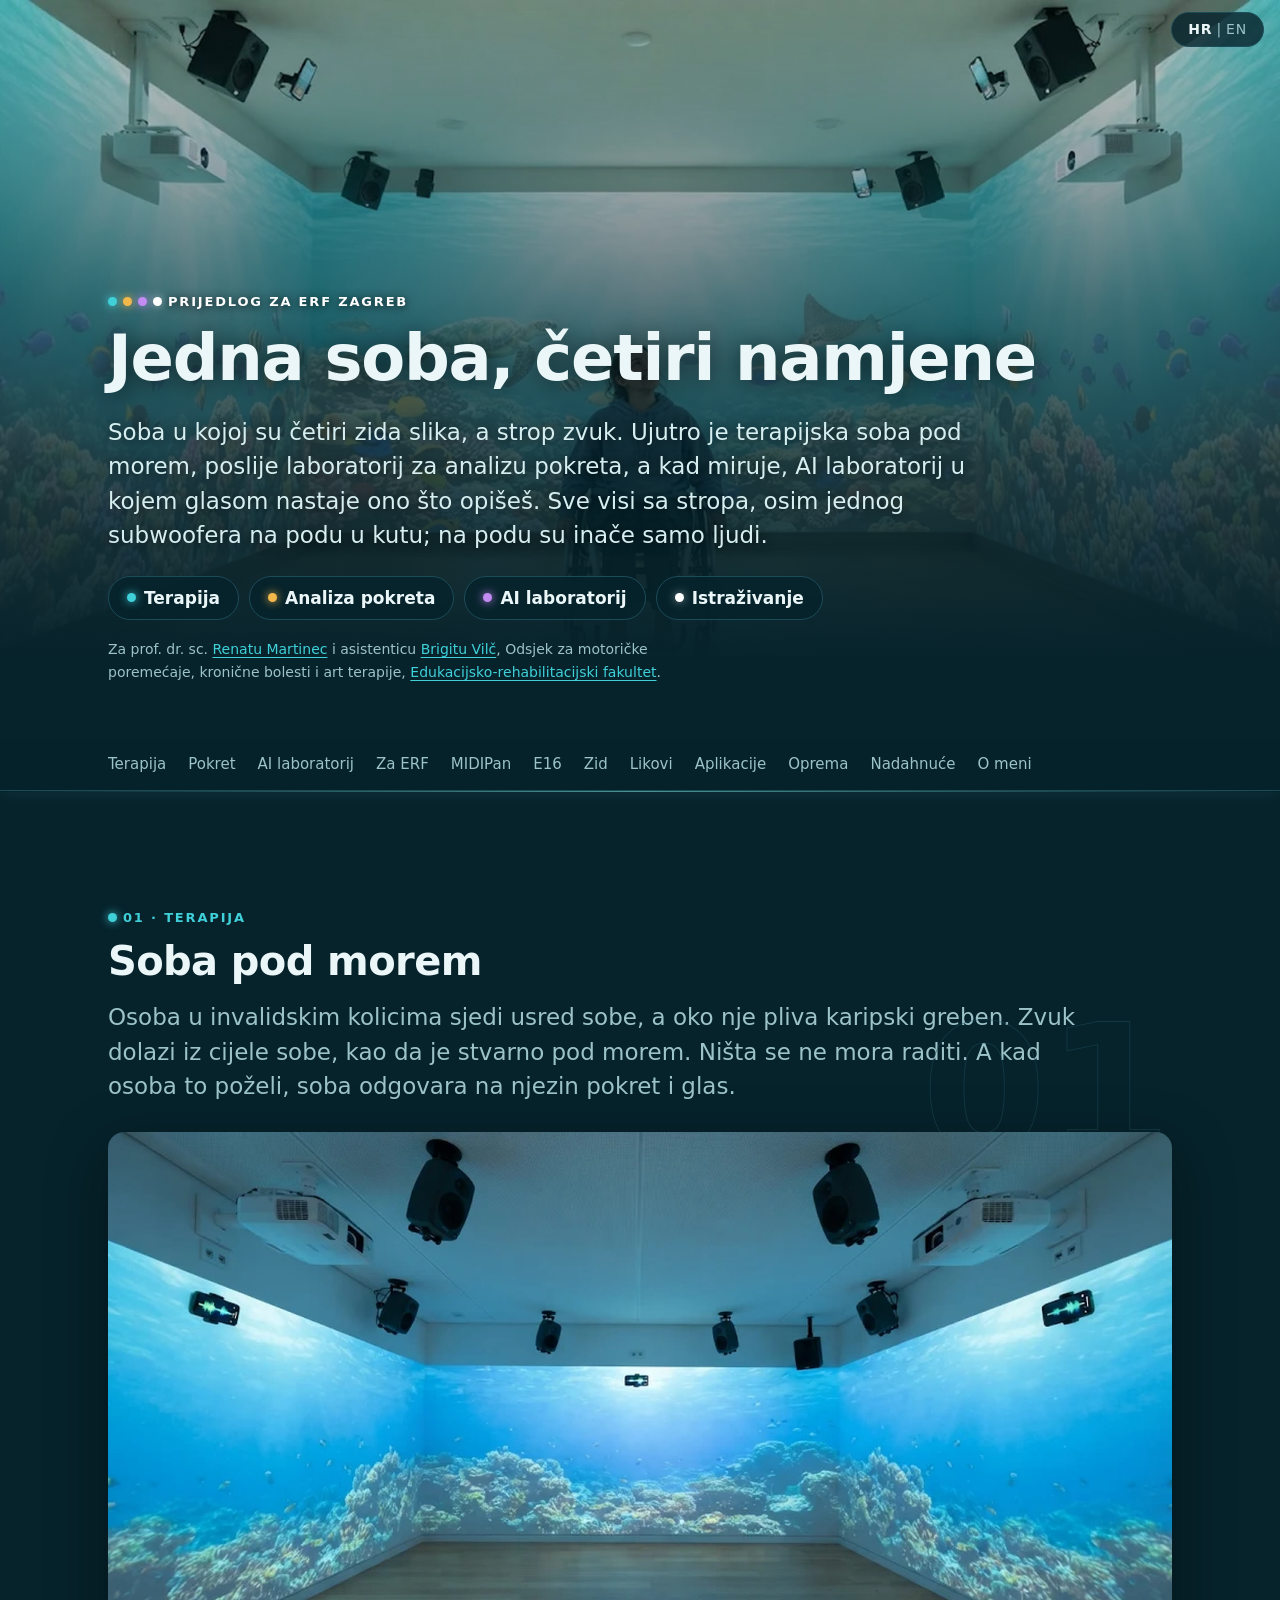
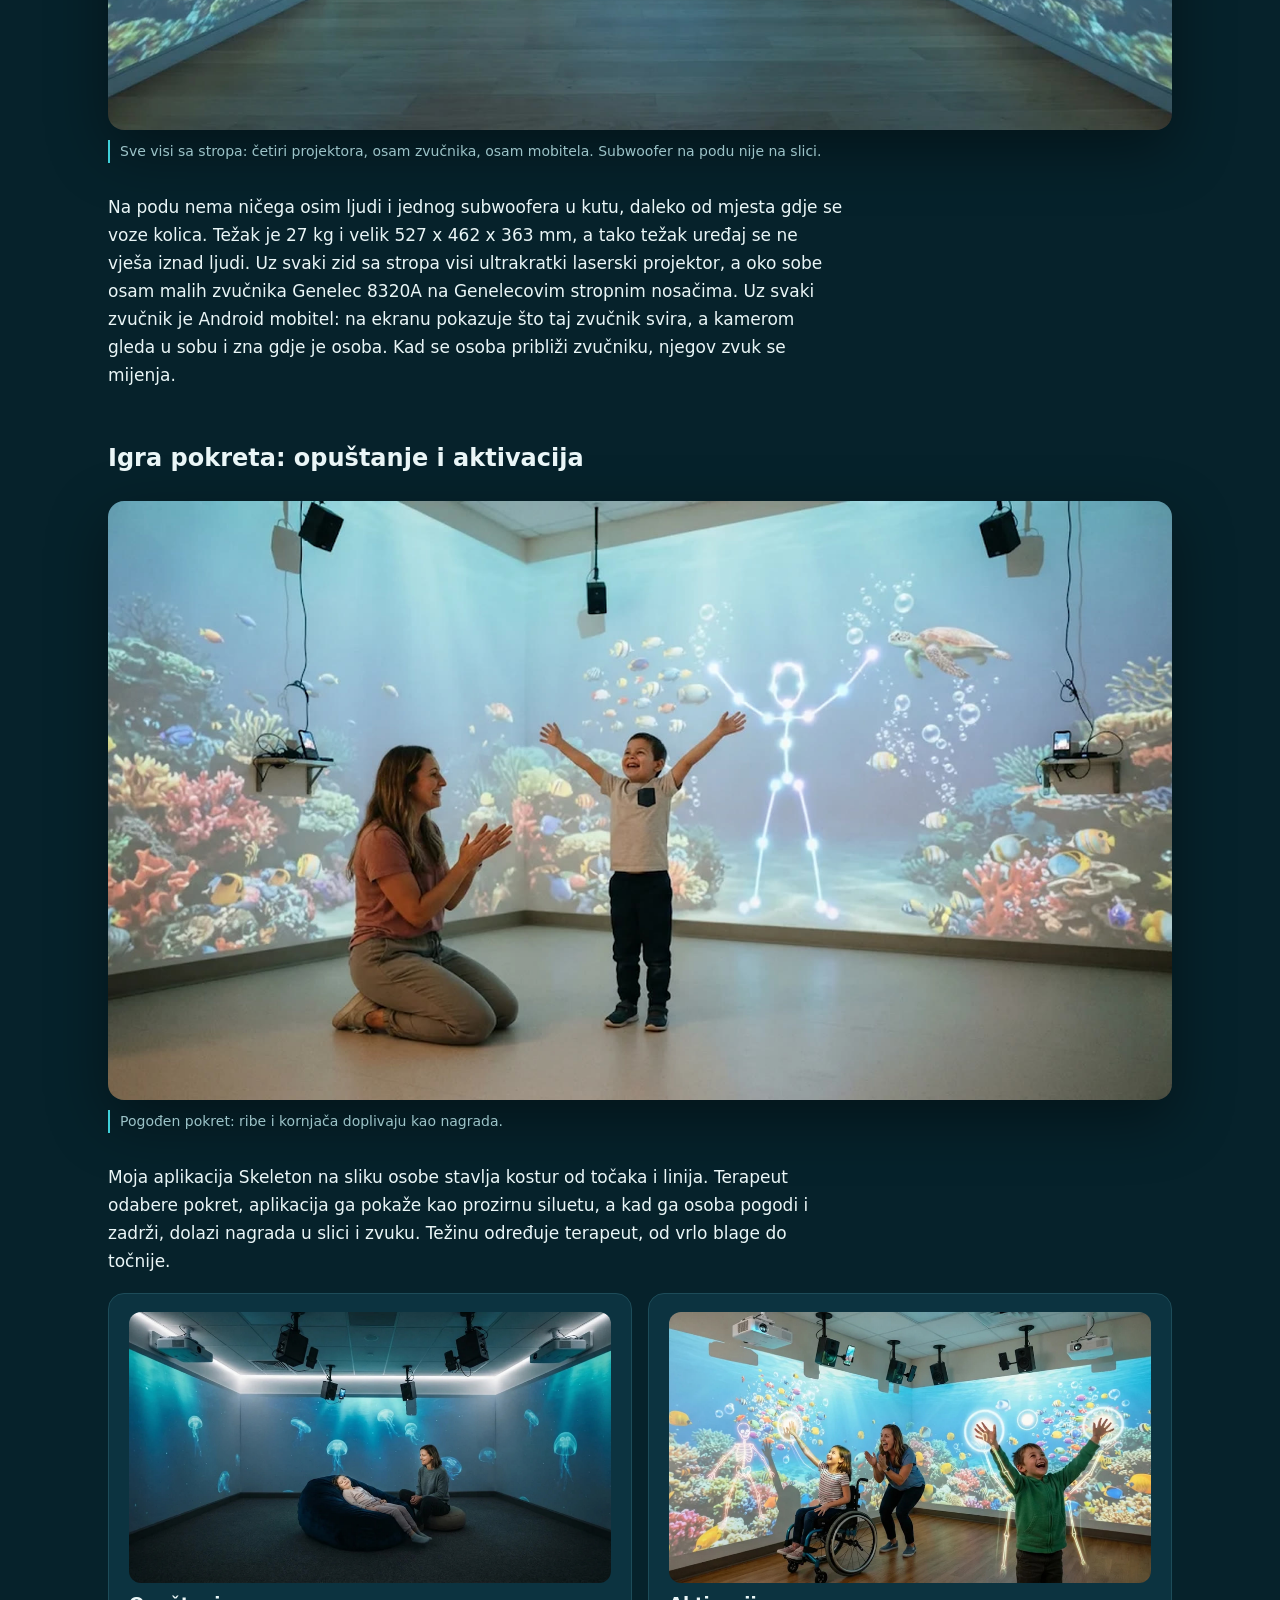
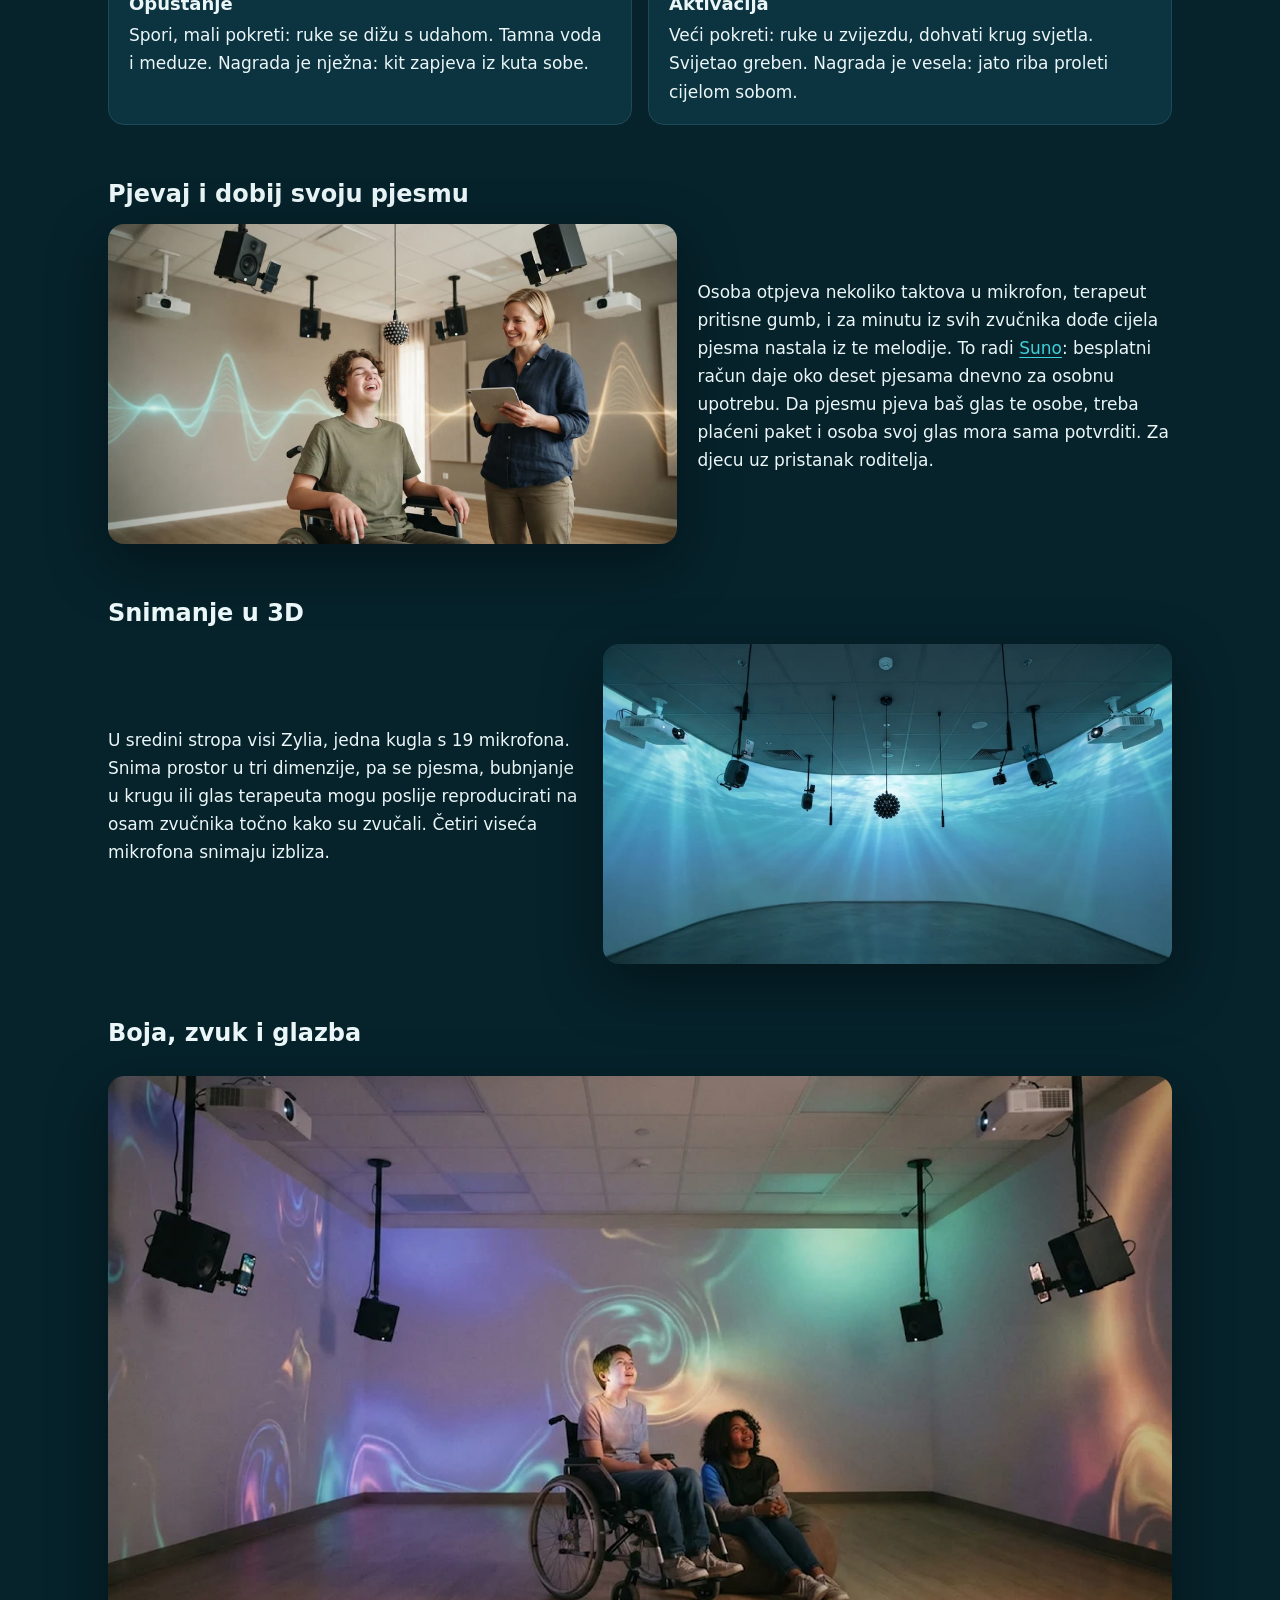
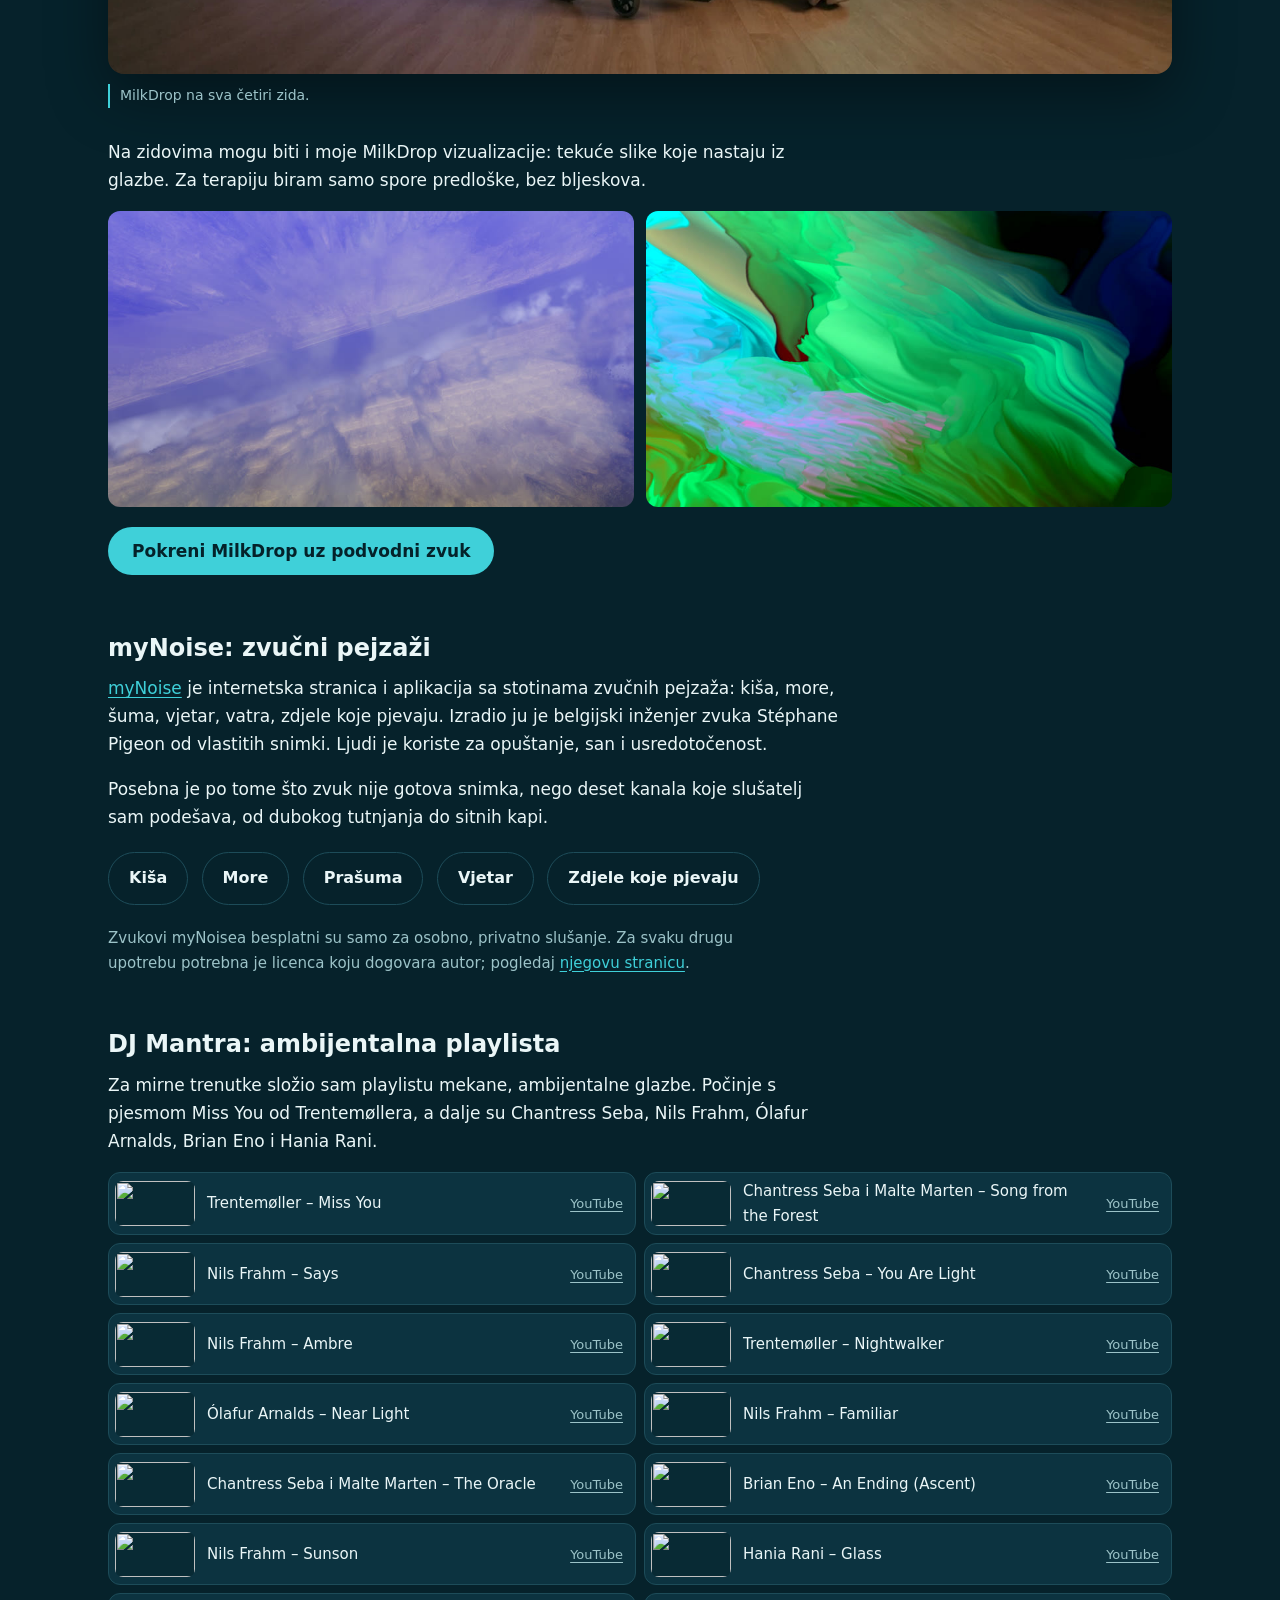
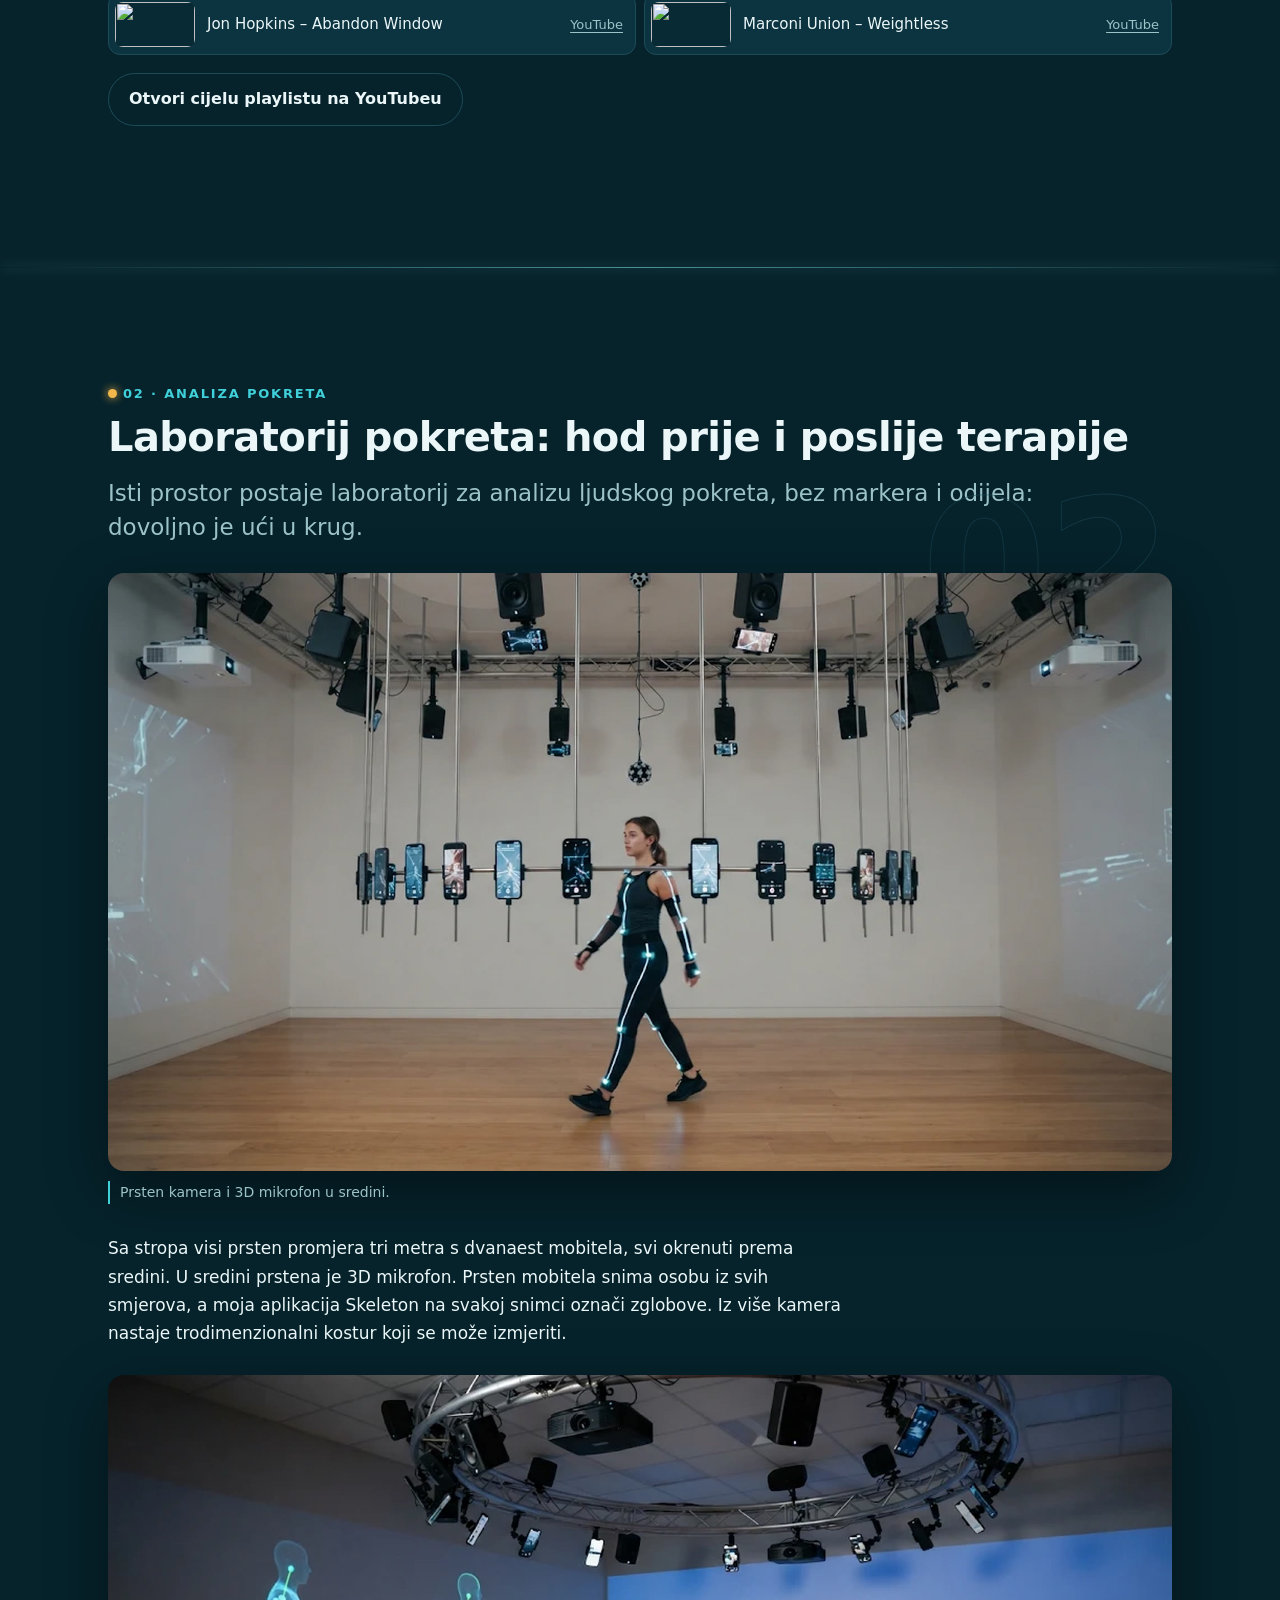
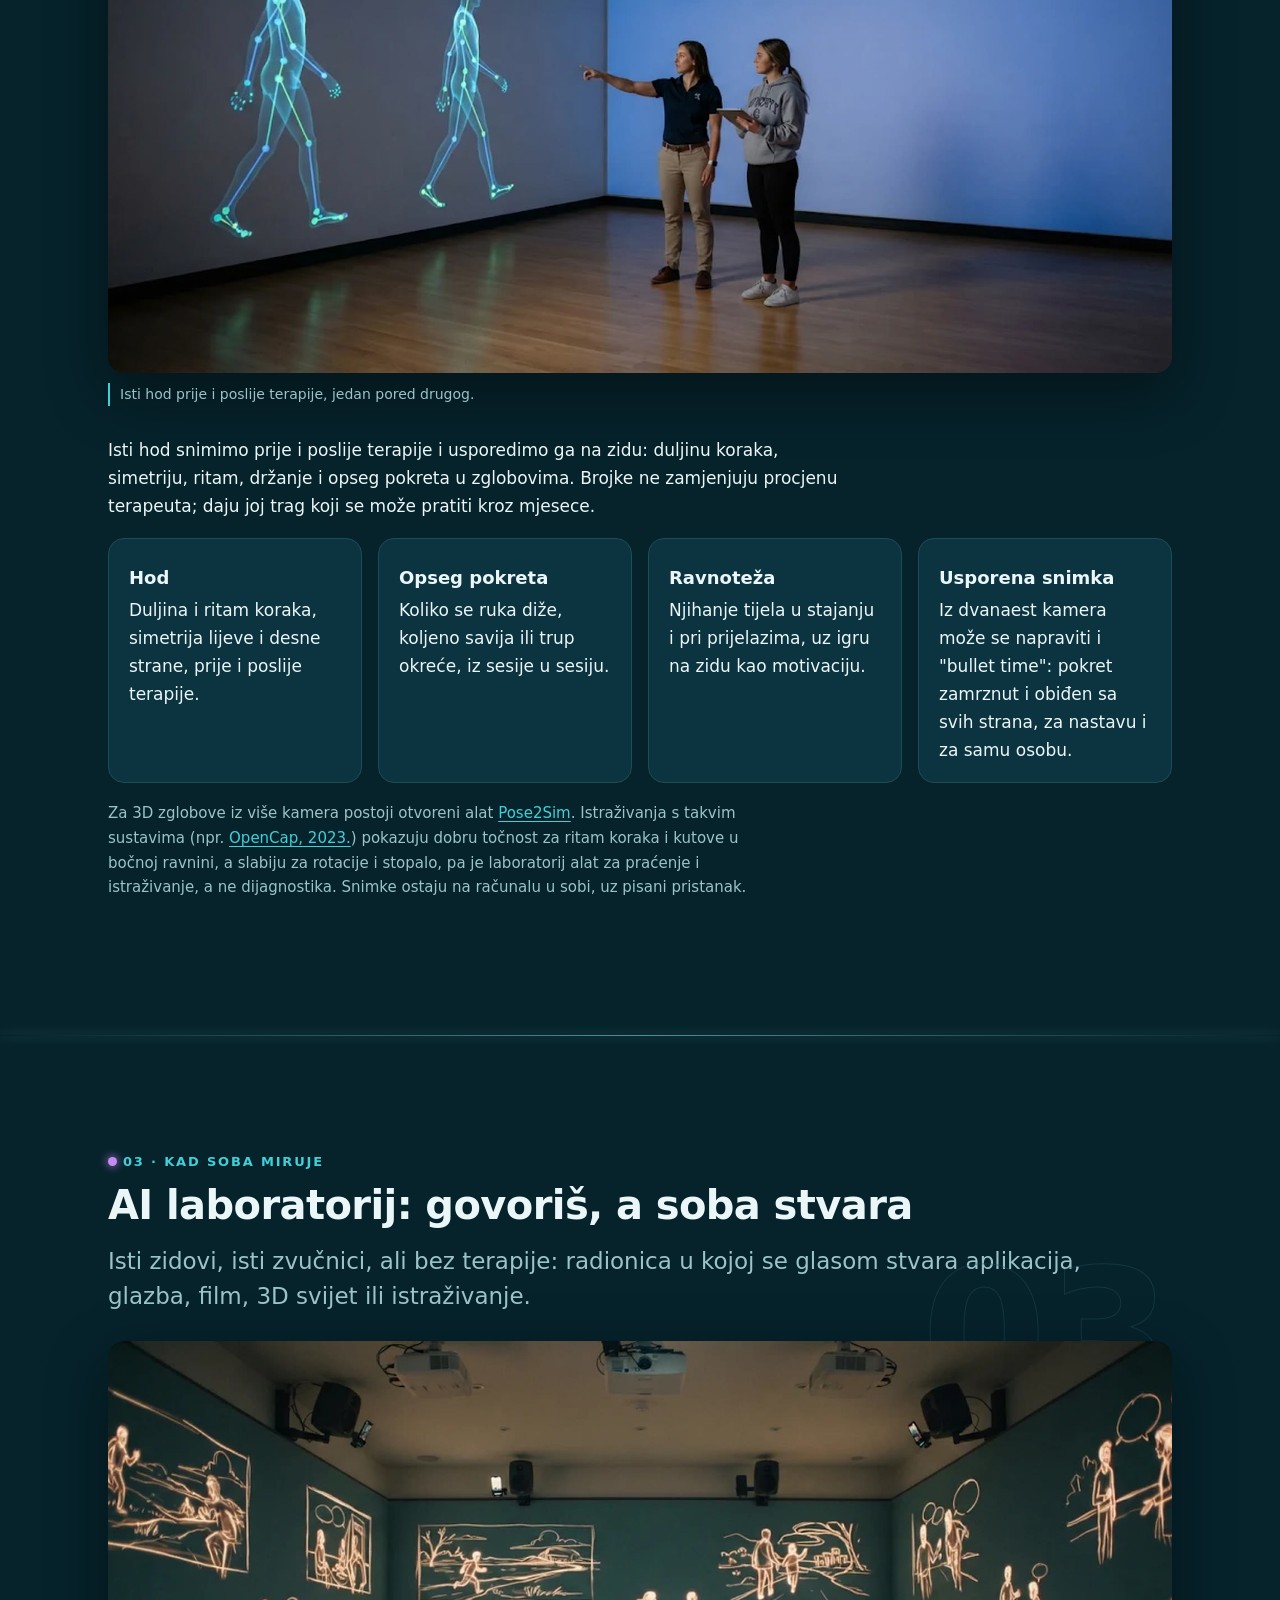
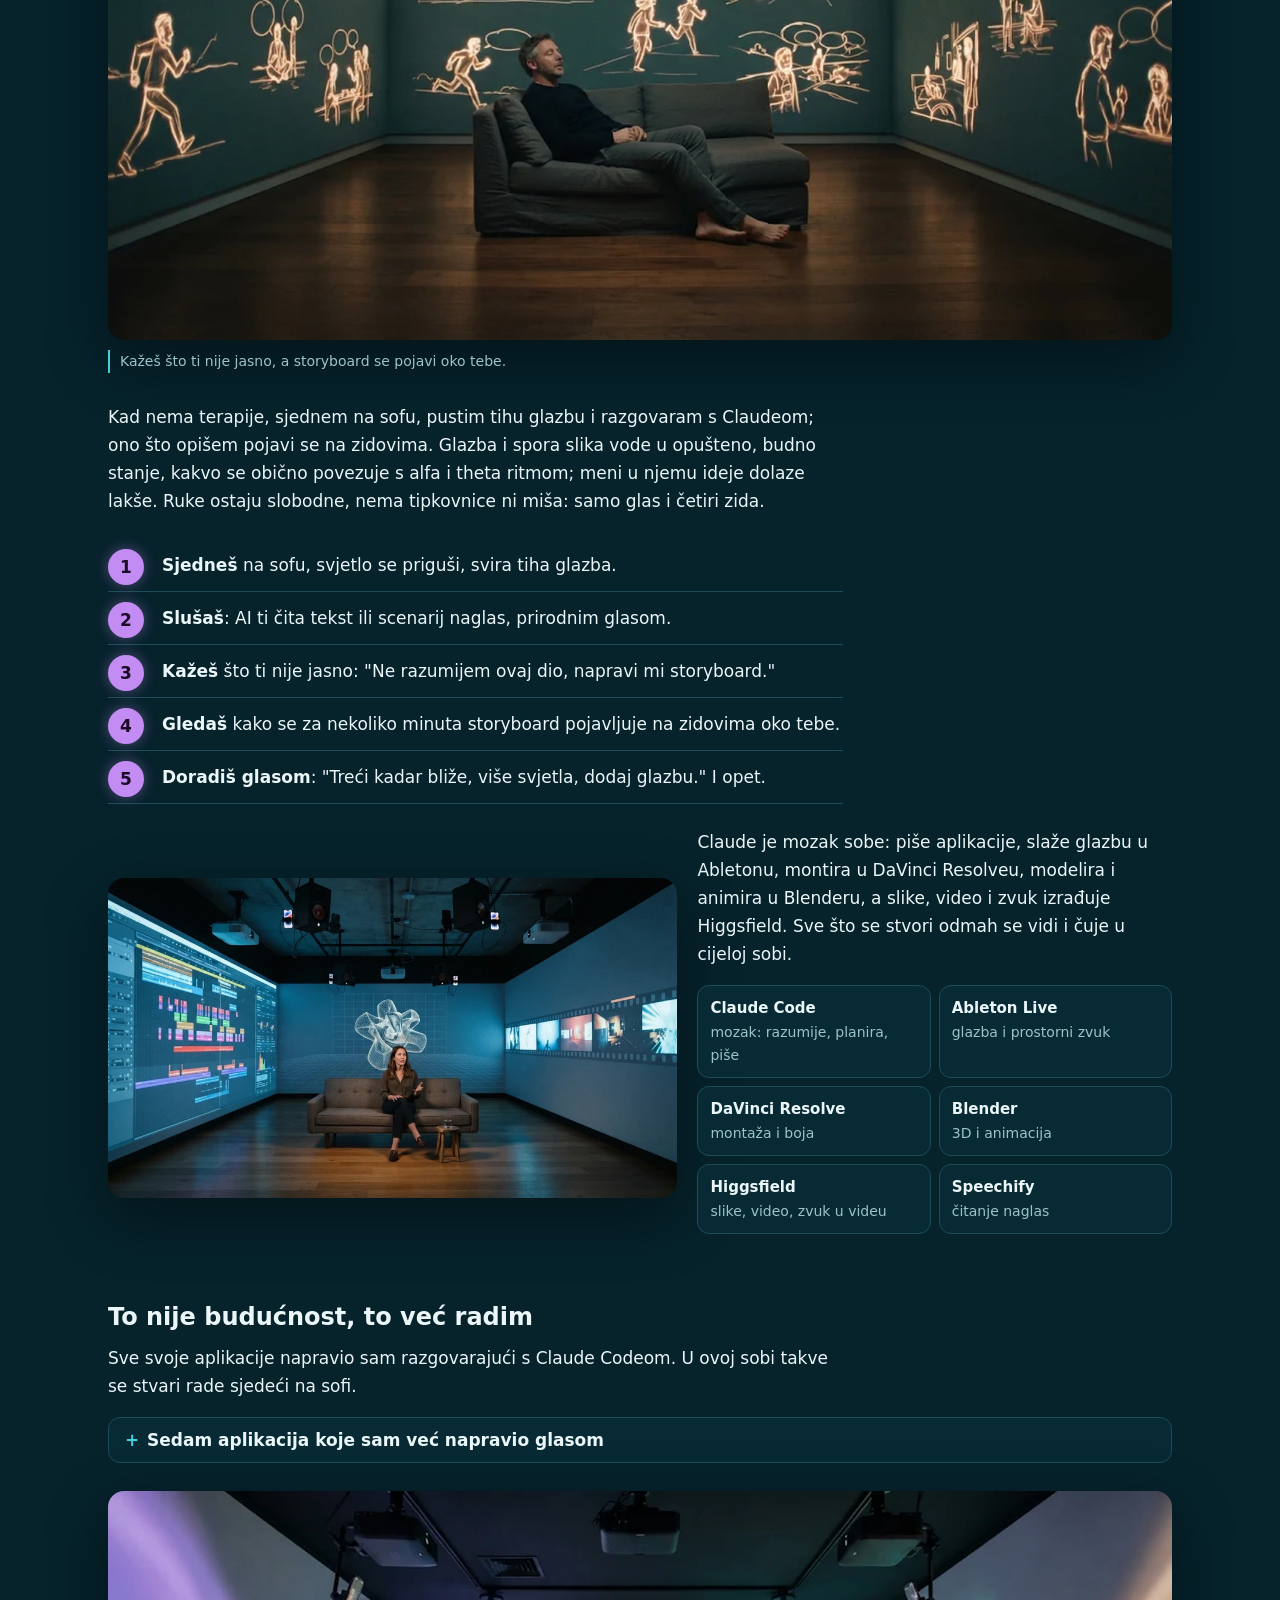
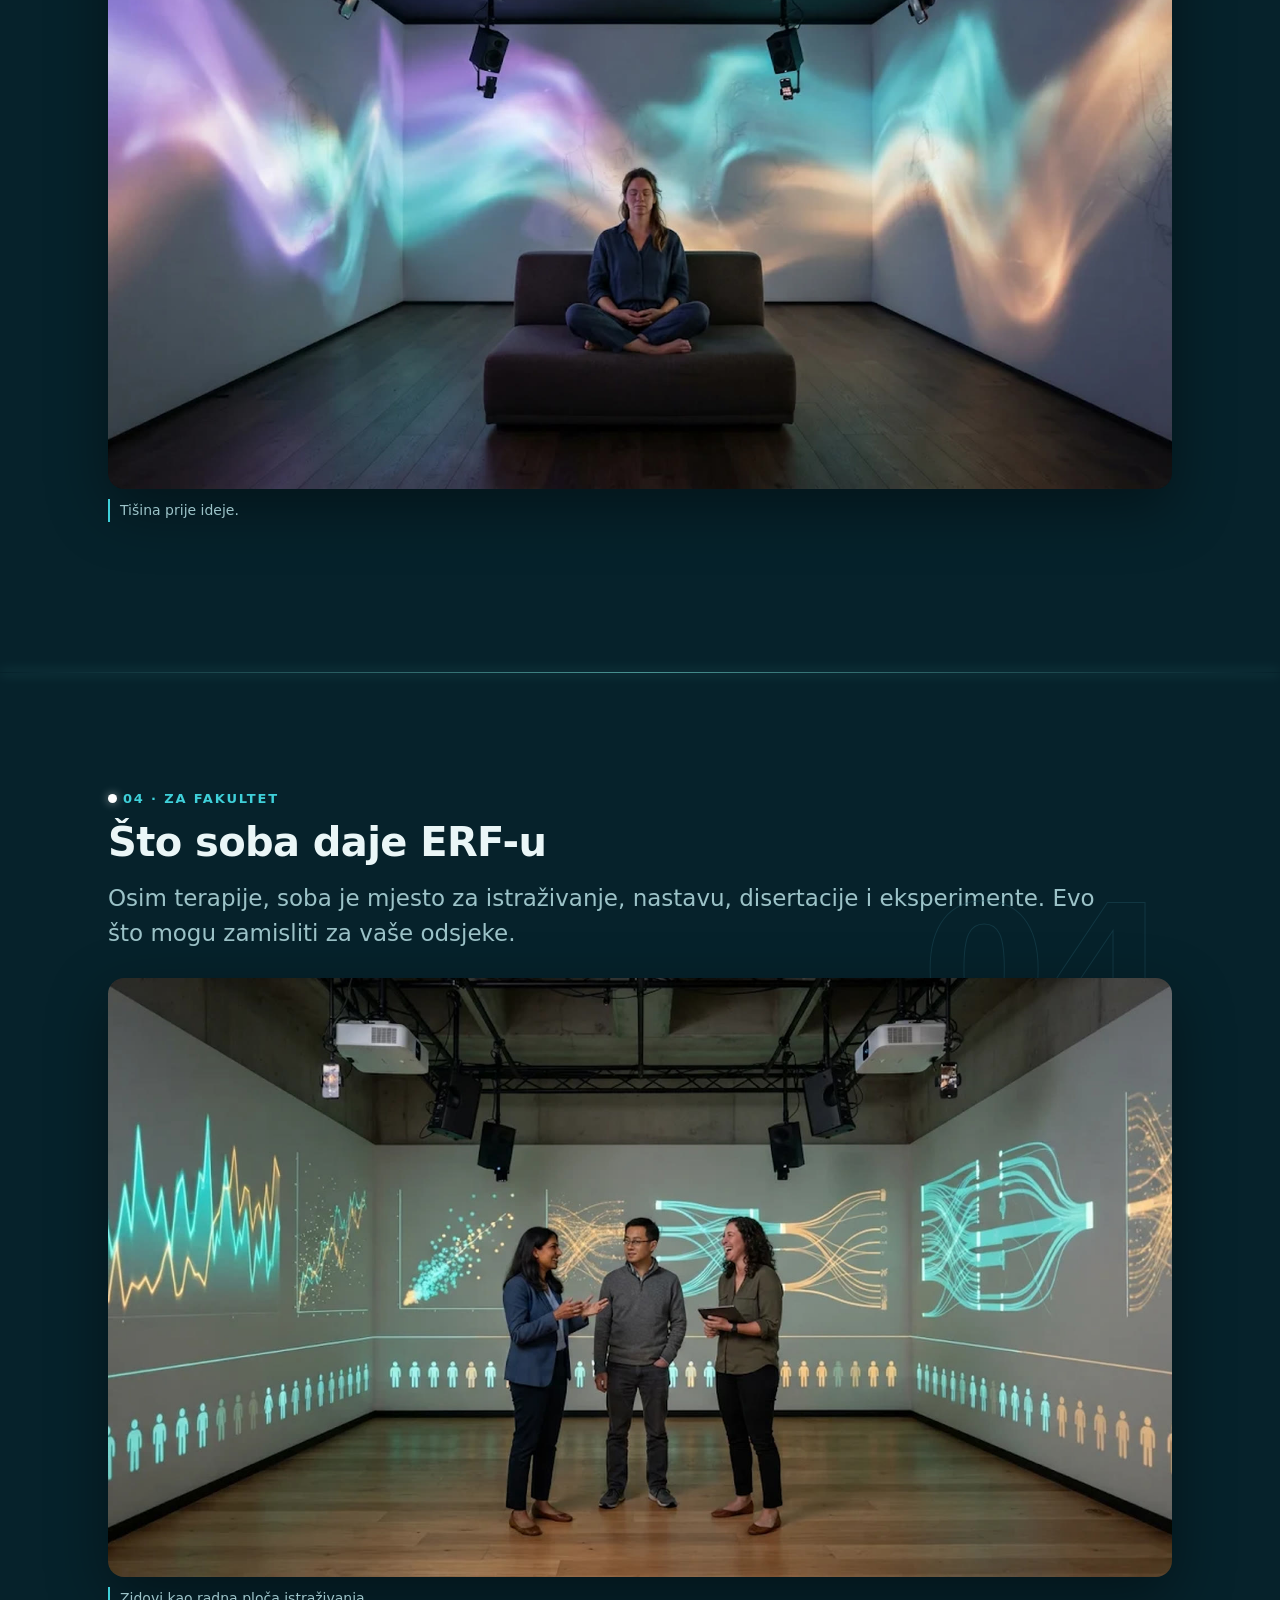
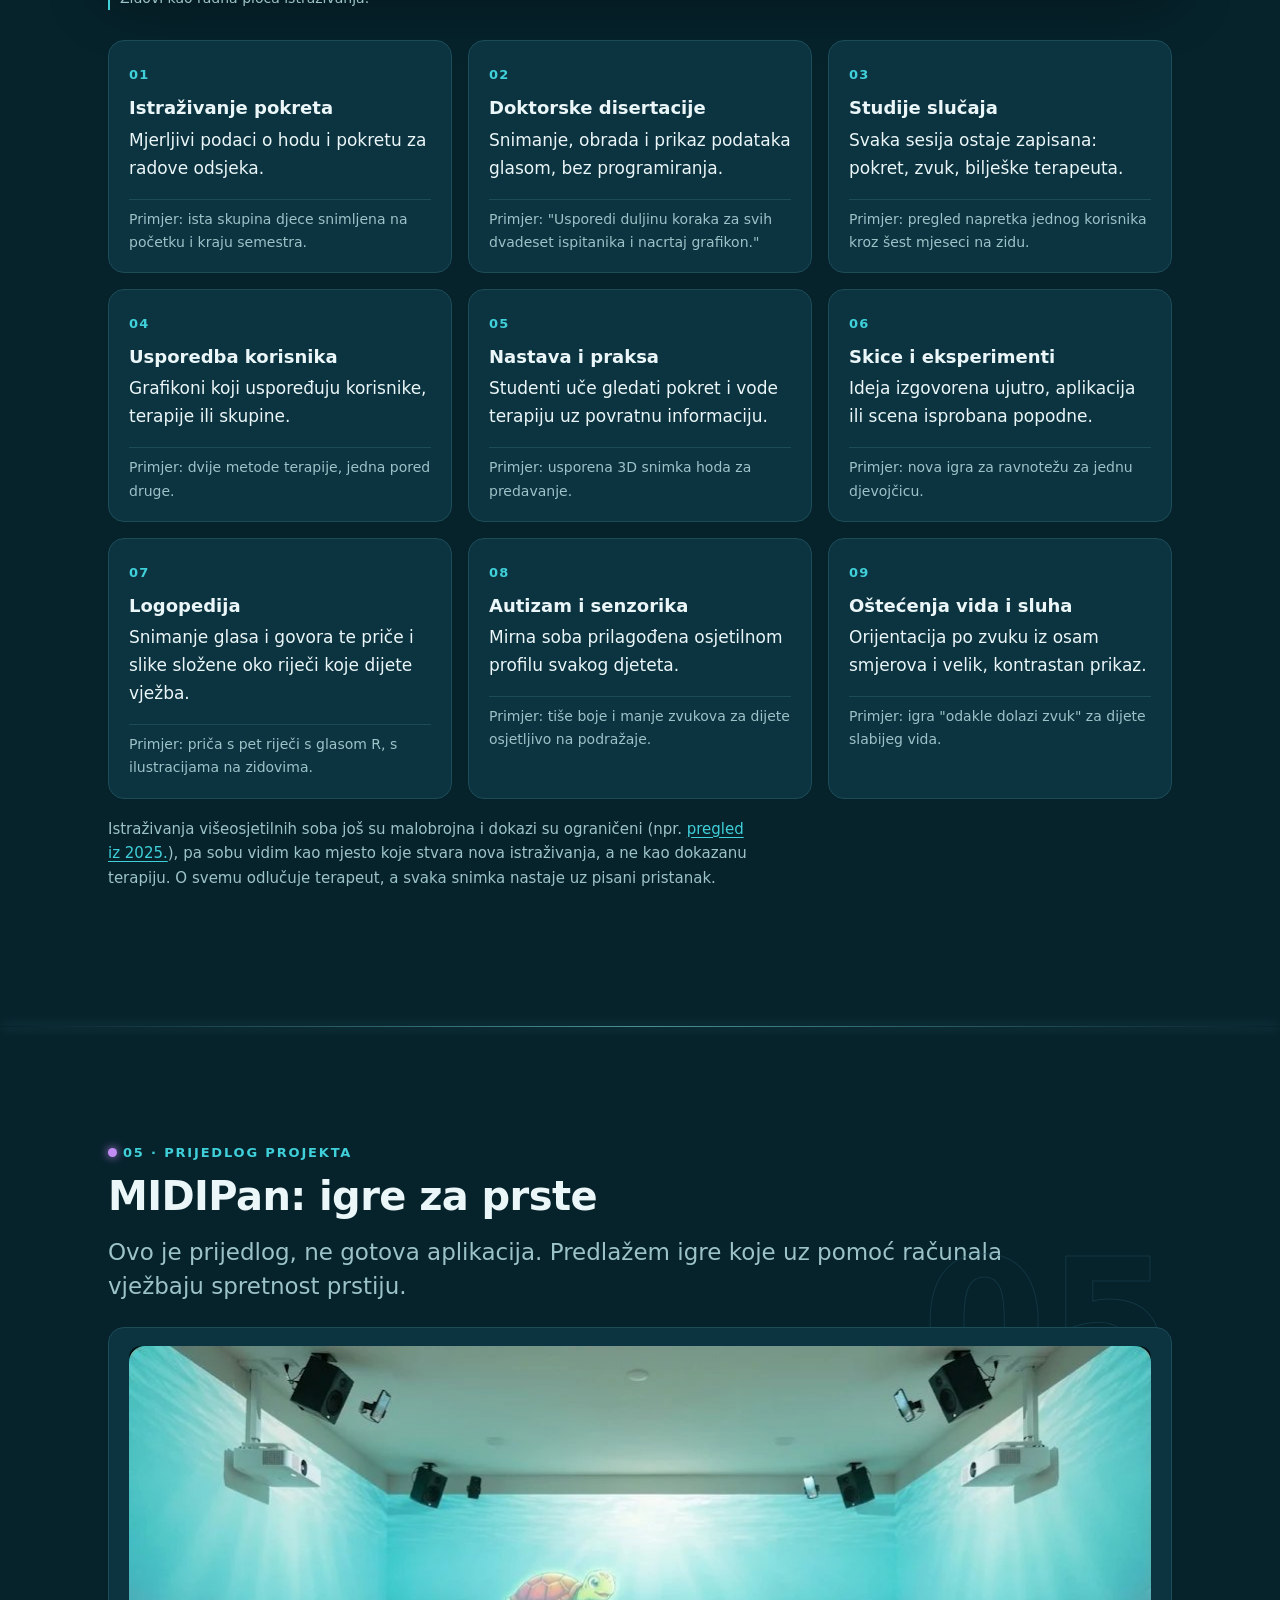
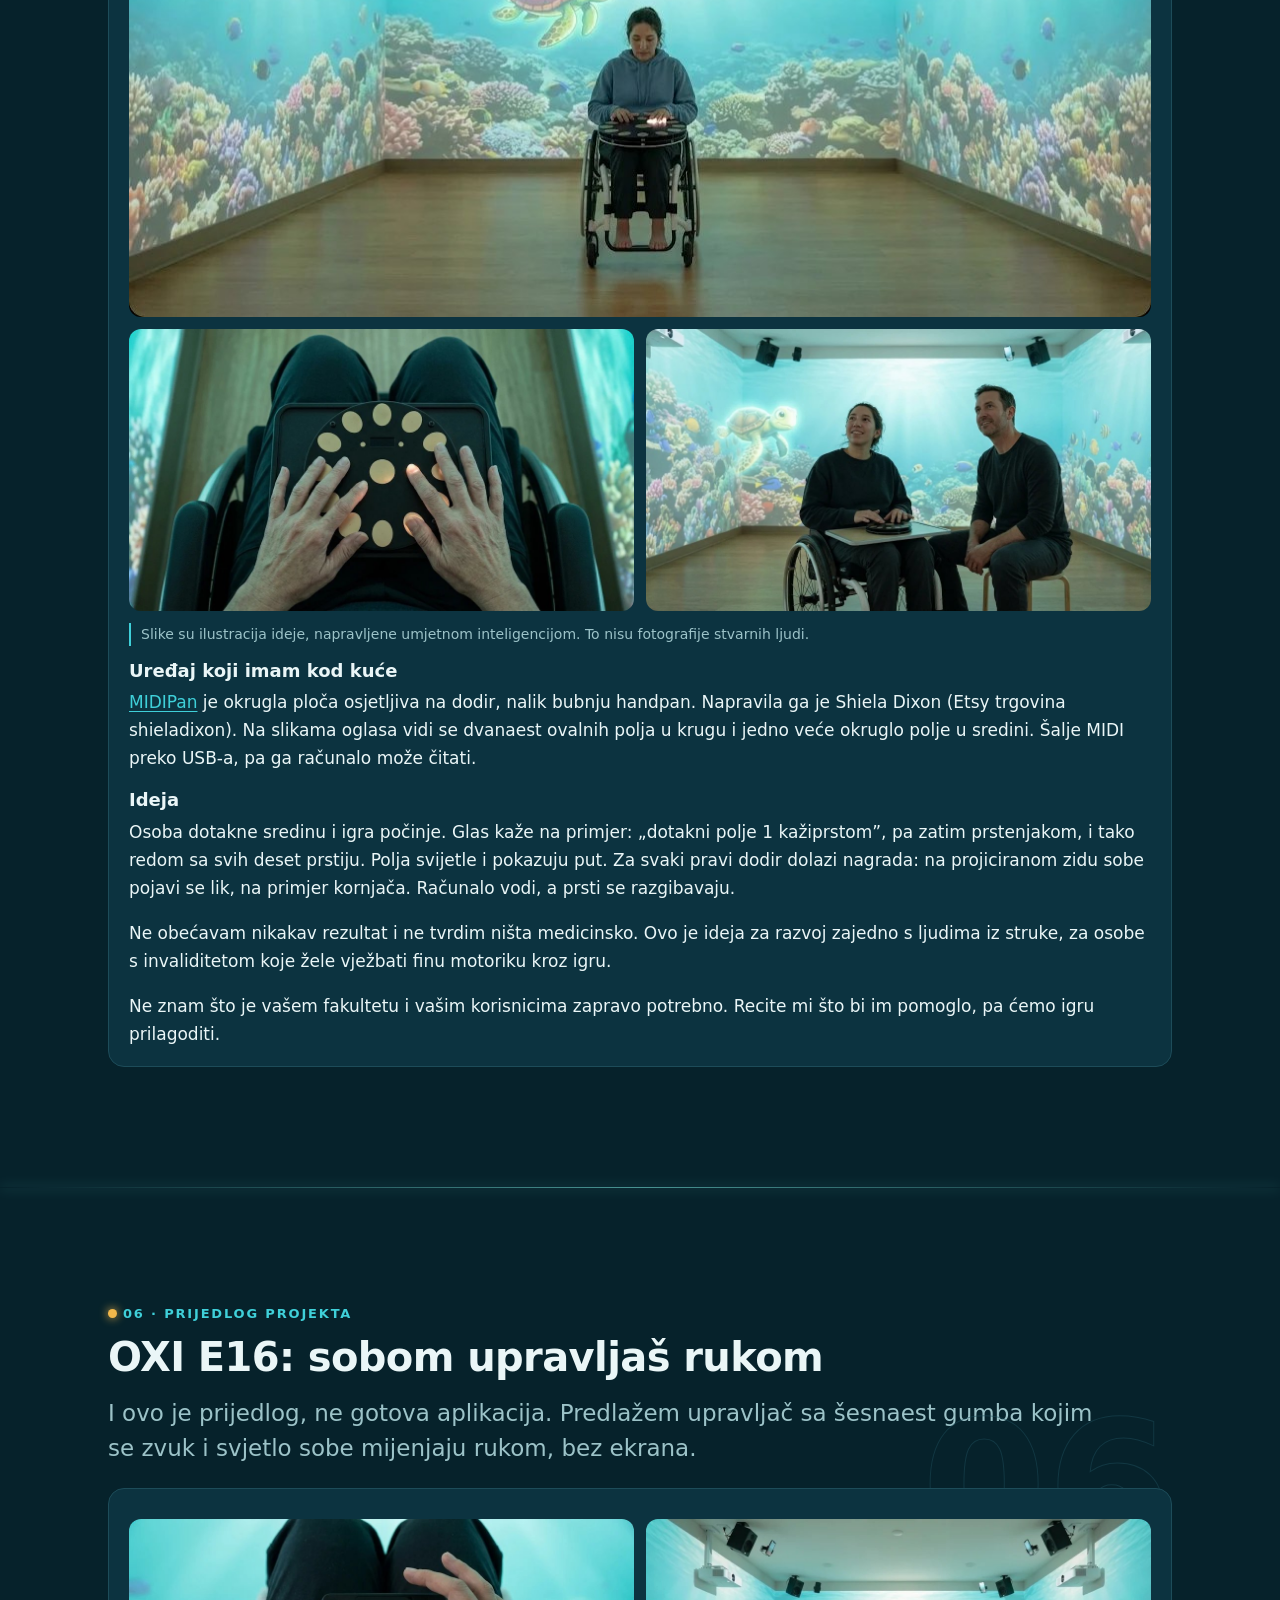
==== site/index.html @ d56c1de9 "Sound system docs, legend fix Co-Authored-By: Claude Sonnet 5.5 <noreply@anthropic.com> Claude-Sessi" ====
<!doctype html>
<html lang="hr" data-lang="hr">
<head>
<meta charset="utf-8">
<meta name="viewport" content="width=device-width,initial-scale=1">
<title>Jedna soba, četiri namjene · Marko Boško</title>
<meta name="description" content="Jedna soba, četiri namjene: terapijska soba pod morem, laboratorij za analizu pokreta, AI laboratorij i istraživanje. Prijedlog za ERF Zagreb.">
<link rel="canonical" href="https://therapies.markobosko.org/">
<link rel="alternate" hreflang="hr" href="https://therapies.markobosko.org/"><link rel="alternate" hreflang="en" href="https://therapies.markobosko.org/en/"><link rel="alternate" hreflang="x-default" href="https://therapies.markobosko.org/">
<meta name="robots" content="index, follow">
<meta name="author" content="Marko Bosko">
<meta property="og:type" content="website">
<meta property="og:url" content="https://therapies.markobosko.org/">
<meta property="og:site_name" content="Marko Bosko Therapies">
<meta property="og:title" content="Jedna soba, četiri namjene · Marko Boško">
<meta property="og:description" content="Terapijska soba pod morem, laboratorij za analizu pokreta, AI laboratorij i istraživanje. Prijedlog za ERF Zagreb.">
<meta property="og:locale" content="hr_HR">
<meta property="og:image" content="https://therapies.markobosko.org/img/room.jpg">
<meta name="twitter:card" content="summary_large_image">
<meta name="keywords" content="terapijska soba, multisenzorna soba, projekcije, zvučna kupka, MIDI upravljač, motorika, rehabilitacija, Zagreb, ERF">
<meta name="twitter:title" content="Jedna soba, četiri namjene">
<meta name="twitter:description" content="Jedna soba, četiri namjene: terapijska soba pod morem, laboratorij pokreta, AI laboratorij i istraživanje. Prijedlog za ERF Zagreb.">
<meta name="twitter:image" content="https://therapies.markobosko.org/img/room.jpg">
<meta name="theme-color" content="#06222b">
<link rel="icon" href="favicon.svg" type="image/svg+xml">
<link rel="icon" href="favicon-32.png" sizes="32x32" type="image/png">
<link rel="apple-touch-icon" href="apple-touch-icon.png">
<link rel="stylesheet" href="style.css">
<script type="application/ld+json">{"@context":"https://schema.org","@type":"WebSite","name":"Marko Bosko Therapies","url":"https://therapies.markobosko.org/","inLanguage":"hr","author":{"@type":"Person","name":"Marko Bosko","url":"https://markobosko.org"},"potentialAction":{"@type":"DonateAction","name":"Put something in the bowl","target":"https://revolut.me/mbosko0612"}}</script>
<link rel="preload" as="image" href="img/room-960.jpg" imagesrcset="img/room-960.jpg 960w, img/room.jpg 1920w" imagesizes="100vw">
</head>
<body>
<a class="skip" href="#terapija">Preskoči na sadržaj</a>
<header class="hero">
<nav class="langsw" aria-label="Jezik / Language"><a data-l="hr" href="/" hreflang="hr" lang="hr">HR</a>|<a data-l="en" href="/en/" hreflang="en" lang="en">EN</a></nav>
<img class="hero-img" src="img/room.jpg" srcset="img/room-960.jpg 960w, img/room.jpg 1920w" sizes="100vw" alt="Mlada osoba u invalidskim kolicima usred sobe gleda kornjaču i ražu na zidovima; projektori i zvučnici s mobitelima vise sa stropa, pod je prazan" width="1920" height="1072" fetchpriority="high">
<div class="hero-in wrap">
<p class="kicker"><i class="dot t"></i><i class="dot a"></i><i class="dot v"></i><i class="dot w"></i>Prijedlog za ERF Zagreb</p>
<h1>Jedna soba, četiri namjene</h1>
<p class="lede">Soba u kojoj su četiri zida slika, a strop zvuk. Ujutro je terapijska soba pod morem, poslije laboratorij za analizu pokreta, a kad miruje, AI laboratorij u kojem glasom nastaje ono što opišeš. Sve visi sa stropa, osim jednog subwoofera na podu u kutu; na podu su inače samo ljudi.</p>
<nav class="chips" aria-label="Četiri namjene"><a href="#terapija"><i class="dot t"></i>Terapija</a><a href="#pokret"><i class="dot a"></i>Analiza pokreta</a><a href="#ai-lab"><i class="dot v"></i>AI laboratorij</a><a href="#erf"><i class="dot w"></i>Istraživanje</a></nav>
<p class="ded">Za prof. dr. sc. <a href="https://www.erf.unizg.hr/djelatnici/renata.martinec" rel="noopener">Renatu Martinec</a> i asistenticu <a href="https://www.erf.unizg.hr/djelatnici/brigita.vilc" rel="noopener">Brigitu Vilč</a>, Odsjek za motoričke poremećaje, kronične bolesti i art terapije, <a href="https://www.erf.unizg.hr" rel="noopener">Edukacijsko-rehabilitacijski fakultet</a>.</p>
</div></header>
<nav class="topnav" aria-label="Sadržaj"><div class="wrap"><a href="#terapija">Terapija</a><a href="#pokret">Pokret</a><a href="#ai-lab">AI laboratorij</a><a href="#erf">Za ERF</a><a href="#midipan">MIDIPan</a><a href="#e16">E16</a><a href="#zid">Zid</a><a href="#likovi-svjetla">Likovi</a><a href="#aplikacije">Aplikacije</a><a href="#oprema">Oprema</a><a href="#nadahnuce">Nadahnuće</a><a href="#o-meni">O meni</a></div></nav>
<main>
<section id="terapija" class="sec"><div class="wrap"><span class="num" aria-hidden="true">01</span><p class="kicker"><i class="dot t"></i>01 · Terapija</p><h2>Soba pod morem</h2><p class="lede">Osoba u invalidskim kolicima sjedi usred sobe, a oko nje pliva karipski greben. Zvuk dolazi iz cijele sobe, kao da je stvarno pod morem. Ništa se ne mora raditi. A kad osoba to poželi, soba odgovara na njezin pokret i glas.</p></div>

<div class="wrap">
<figure class="pic wide"><img src="img/setup.jpg" srcset="img/setup-960.jpg 960w, img/setup.jpg 1920w" sizes="(max-width:1100px) 100vw, 1100px" alt="Prazna soba odozdo: projektori i mali zvučnici vise sa stropa, uz zvučnike mobiteli, pod je potpuno prazan" width="1920" height="1072" loading="lazy"><figcaption>Sve visi sa stropa: četiri projektora, osam zvučnika, osam mobitela. Subwoofer na podu nije na slici.</figcaption></figure>
<p>Na podu nema ničega osim ljudi i jednog subwoofera u kutu, daleko od mjesta gdje se voze kolica. Težak je 27 kg i velik 527 x 462 x 363 mm, a tako težak uređaj se ne vješa iznad ljudi. Uz svaki zid sa stropa visi ultrakratki laserski projektor, a oko sobe osam malih zvučnika Genelec 8320A na Genelecovim stropnim nosačima. Uz svaki zvučnik je Android mobitel: na ekranu pokazuje što taj zvučnik svira, a kamerom gleda u sobu i zna gdje je osoba. Kad se osoba približi zvučniku, njegov zvuk se mijenja.</p>
<h3>Igra pokreta: opuštanje i aktivacija</h3>
<figure class="pic wide"><img src="img/movement.jpg" srcset="img/movement-960.jpg 960w, img/movement.jpg 1920w" sizes="(max-width:1100px) 100vw, 1100px" alt="Dijete na sredini sobe diže ruke, a na zidu svjetleći lik od točaka i linija ponavlja pokret dok oko njega plivaju ribe i kornjača" width="1920" height="1072" loading="lazy"><figcaption>Pogođen pokret: ribe i kornjača doplivaju kao nagrada.</figcaption></figure>
<p>Moja aplikacija Skeleton na sliku osobe stavlja kostur od točaka i linija. Terapeut odabere pokret, aplikacija ga pokaže kao prozirnu siluetu, a kad ga osoba pogodi i zadrži, dolazi nagrada u slici i zvuku. Težinu određuje terapeut, od vrlo blage do točnije.</p>
<div class="duo">
<div class="card"><figure class="pic"><img src="img/relax.jpg" srcset="img/relax-960.jpg 960w, img/relax.jpg 1920w" sizes="(max-width:1100px) 100vw, 1100px" alt="Dijete leži na mekanoj vreći usred tamnoplave sobe s meduzama, terapeutkinja sjedi uz njega" width="1920" height="1072" loading="lazy"></figure><h3 class="h4">Opuštanje</h3><p>Spori, mali pokreti: ruke se dižu s udahom. Tamna voda i meduze. Nagrada je nježna: kit zapjeva iz kuta sobe.</p></div>
<div class="card"><figure class="pic"><img src="img/activation.jpg" srcset="img/activation-960.jpg 960w, img/activation.jpg 1920w" sizes="(max-width:1100px) 100vw, 1100px" alt="Djeca dodiruju svjetleće krugove na zidu i iz njih izlaze jata riba" width="1920" height="1072" loading="lazy"></figure><h3 class="h4">Aktivacija</h3><p>Veći pokreti: ruke u zvijezdu, dohvati krug svjetla. Svijetao greben. Nagrada je vesela: jato riba proleti cijelom sobom.</p></div>
</div>
<h3>Pjevaj i dobij svoju pjesmu</h3>
<div class="split"><figure class="pic"><img src="img/singing.jpg" srcset="img/singing-960.jpg 960w, img/singing.jpg 1920w" sizes="(max-width:1100px) 100vw, 1100px" alt="Mladić u invalidskim kolicima sretno pjeva prema malom kuglastom mikrofonu sa stropa, terapeutkinja drži tablet" width="1920" height="1072" loading="lazy"></figure><div><p>Osoba otpjeva nekoliko taktova u mikrofon, terapeut pritisne gumb, i za minutu iz svih zvučnika dođe cijela pjesma nastala iz te melodije. To radi <a href="https://suno.com" rel="noopener">Suno</a>: besplatni račun daje oko deset pjesama dnevno za osobnu upotrebu. Da pjesmu pjeva baš glas te osobe, treba plaćeni paket i osoba svoj glas mora sama potvrditi. Za djecu uz pristanak roditelja.</p></div></div>
<h3>Snimanje u 3D</h3>
<div class="split rev"><figure class="pic"><img src="img/microphones.jpg" srcset="img/microphones-960.jpg 960w, img/microphones.jpg 1920w" sizes="(max-width:1100px) 100vw, 1100px" alt="Pogled prema stropu: u sredini visi mala kugla puna mikrofonskih kapsula, oko nje četiri tanka viseća mikrofona" width="1920" height="1072" loading="lazy"></figure><div><p>U sredini stropa visi Zylia, jedna kugla s 19 mikrofona. Snima prostor u tri dimenzije, pa se pjesma, bubnjanje u krugu ili glas terapeuta mogu poslije reproducirati na osam zvučnika točno kako su zvučali. Četiri viseća mikrofona snimaju izbliza.</p></div></div>
<h3>Boja, zvuk i glazba</h3>
<figure class="pic wide"><img src="img/milkdrop.jpg" srcset="img/milkdrop-960.jpg 960w, img/milkdrop.jpg 1920w" sizes="(max-width:1100px) 100vw, 1100px" alt="Zidovi puni mekih tekućih uzoraka u ljubičastoj, tirkiznoj i jantarnoj boji, mladić u kolicima i prijatelj gledaju" width="1920" height="1072" loading="lazy"><figcaption>MilkDrop na sva četiri zida.</figcaption></figure>
<p>Na zidovima mogu biti i moje MilkDrop vizualizacije: tekuće slike koje nastaju iz glazbe. Za terapiju biram samo spore predloške, bez bljeskova.</p>
<div class="gal4"><img src="img/milkdrop/milkdrop-1-800.jpg" alt="MilkDrop: plavo-zlatno nebo kao oblaci" width="800" height="450" loading="lazy"><img src="img/milkdrop/milkdrop-3-800.jpg" alt="MilkDrop: zeleni i tirkizni slojevi poput tekuće stijene" width="800" height="450" loading="lazy"></div>
<p><button type="button" id="milk-start" class="btn big">Pokreni MilkDrop uz podvodni zvuk</button></p>
<h3>myNoise: zvučni pejzaži</h3>
<p><a href="https://mynoise.net" rel="noopener">myNoise</a> je internetska stranica i aplikacija sa stotinama zvučnih pejzaža: kiša, more, šuma, vjetar, vatra, zdjele koje pjevaju. Izradio ju je belgijski inženjer zvuka Stéphane Pigeon od vlastitih snimki. Ljudi je koriste za opuštanje, san i usredotočenost.</p>
<p>Posebna je po tome što zvuk nije gotova snimka, nego deset kanala koje slušatelj sam podešava, od dubokog tutnjanja do sitnih kapi.</p>
<p><a class="btn off" href="https://mynoise.net/NoiseMachines/rainNoiseGenerator.php" rel="noopener">Kiša</a> <a class="btn off" href="https://mynoise.net/NoiseMachines/oceanNoiseGenerator.php" rel="noopener">More</a> <a class="btn off" href="https://mynoise.net/NoiseMachines/rainforestNoiseGenerator.php" rel="noopener">Prašuma</a> <a class="btn off" href="https://mynoise.net/NoiseMachines/windNoiseGenerator.php" rel="noopener">Vjetar</a> <a class="btn off" href="https://mynoise.net/NoiseMachines/singingBowlsDroneGenerator.php" rel="noopener">Zdjele koje pjevaju</a></p>
<p class="note">Zvukovi myNoisea besplatni su samo za osobno, privatno slušanje. Za svaku drugu upotrebu potrebna je licenca koju dogovara autor; pogledaj <a href="https://mynoise.net/licensing.php" rel="noopener">njegovu stranicu</a>.</p>
<h3>DJ Mantra: ambijentalna playlista</h3>
<p>Za mirne trenutke složio sam playlistu mekane, ambijentalne glazbe. Počinje s pjesmom Miss You od Trentemøllera, a dalje su Chantress Seba, Nils Frahm, Ólafur Arnalds, Brian Eno i Hania Rani.</p>
<div class="pl" id="pl"><div class="video" id="pl-box" hidden></div>
<ol class="pl-list"><li><button type="button" class="pl-b" data-v="hE_8C33gm7A"><img src="https://i.ytimg.com/vi/hE_8C33gm7A/mqdefault.jpg" alt="" width="320" height="180" loading="lazy"><span>Trentemøller – Miss You</span></button><a href="https://www.youtube.com/watch?v=hE_8C33gm7A" rel="noopener" aria-label="Trentemøller – Miss You na YouTubeu">YouTube</a></li><li><button type="button" class="pl-b" data-v="bfcl1JMGXdI"><img src="https://i.ytimg.com/vi/bfcl1JMGXdI/mqdefault.jpg" alt="" width="320" height="180" loading="lazy"><span>Chantress Seba i Malte Marten – Song from the Forest</span></button><a href="https://www.youtube.com/watch?v=bfcl1JMGXdI" rel="noopener" aria-label="Chantress Seba i Malte Marten – Song from the Forest na YouTubeu">YouTube</a></li><li><button type="button" class="pl-b" data-v="dIwwjy4slI8"><img src="https://i.ytimg.com/vi/dIwwjy4slI8/mqdefault.jpg" alt="" width="320" height="180" loading="lazy"><span>Nils Frahm – Says</span></button><a href="https://www.youtube.com/watch?v=dIwwjy4slI8" rel="noopener" aria-label="Nils Frahm – Says na YouTubeu">YouTube</a></li><li><button type="button" class="pl-b" data-v="gRBg2d79Q8c"><img src="https://i.ytimg.com/vi/gRBg2d79Q8c/mqdefault.jpg" alt="" width="320" height="180" loading="lazy"><span>Chantress Seba – You Are Light</span></button><a href="https://www.youtube.com/watch?v=gRBg2d79Q8c" rel="noopener" aria-label="Chantress Seba – You Are Light na YouTubeu">YouTube</a></li><li><button type="button" class="pl-b" data-v="GFbkF_fsW24"><img src="https://i.ytimg.com/vi/GFbkF_fsW24/mqdefault.jpg" alt="" width="320" height="180" loading="lazy"><span>Nils Frahm – Ambre</span></button><a href="https://www.youtube.com/watch?v=GFbkF_fsW24" rel="noopener" aria-label="Nils Frahm – Ambre na YouTubeu">YouTube</a></li><li><button type="button" class="pl-b" data-v="SasKGA1hq9Y"><img src="https://i.ytimg.com/vi/SasKGA1hq9Y/mqdefault.jpg" alt="" width="320" height="180" loading="lazy"><span>Trentemøller – Nightwalker</span></button><a href="https://www.youtube.com/watch?v=SasKGA1hq9Y" rel="noopener" aria-label="Trentemøller – Nightwalker na YouTubeu">YouTube</a></li><li><button type="button" class="pl-b" data-v="0kYc55bXJFI"><img src="https://i.ytimg.com/vi/0kYc55bXJFI/mqdefault.jpg" alt="" width="320" height="180" loading="lazy"><span>Ólafur Arnalds – Near Light</span></button><a href="https://www.youtube.com/watch?v=0kYc55bXJFI" rel="noopener" aria-label="Ólafur Arnalds – Near Light na YouTubeu">YouTube</a></li><li><button type="button" class="pl-b" data-v="tgwBXJE-9sM"><img src="https://i.ytimg.com/vi/tgwBXJE-9sM/mqdefault.jpg" alt="" width="320" height="180" loading="lazy"><span>Nils Frahm – Familiar</span></button><a href="https://www.youtube.com/watch?v=tgwBXJE-9sM" rel="noopener" aria-label="Nils Frahm – Familiar na YouTubeu">YouTube</a></li><li><button type="button" class="pl-b" data-v="RpclSuABeRc"><img src="https://i.ytimg.com/vi/RpclSuABeRc/mqdefault.jpg" alt="" width="320" height="180" loading="lazy"><span>Chantress Seba i Malte Marten – The Oracle</span></button><a href="https://www.youtube.com/watch?v=RpclSuABeRc" rel="noopener" aria-label="Chantress Seba i Malte Marten – The Oracle na YouTubeu">YouTube</a></li><li><button type="button" class="pl-b" data-v="OlaTeXX3uH8"><img src="https://i.ytimg.com/vi/OlaTeXX3uH8/mqdefault.jpg" alt="" width="320" height="180" loading="lazy"><span>Brian Eno – An Ending (Ascent)</span></button><a href="https://www.youtube.com/watch?v=OlaTeXX3uH8" rel="noopener" aria-label="Brian Eno – An Ending (Ascent) na YouTubeu">YouTube</a></li><li><button type="button" class="pl-b" data-v="YFkKBfmSx5o"><img src="https://i.ytimg.com/vi/YFkKBfmSx5o/mqdefault.jpg" alt="" width="320" height="180" loading="lazy"><span>Nils Frahm – Sunson</span></button><a href="https://www.youtube.com/watch?v=YFkKBfmSx5o" rel="noopener" aria-label="Nils Frahm – Sunson na YouTubeu">YouTube</a></li><li><button type="button" class="pl-b" data-v="l0yRNQj2_tc"><img src="https://i.ytimg.com/vi/l0yRNQj2_tc/mqdefault.jpg" alt="" width="320" height="180" loading="lazy"><span>Hania Rani – Glass</span></button><a href="https://www.youtube.com/watch?v=l0yRNQj2_tc" rel="noopener" aria-label="Hania Rani – Glass na YouTubeu">YouTube</a></li><li><button type="button" class="pl-b" data-v="mqU0XsELBCA"><img src="https://i.ytimg.com/vi/mqU0XsELBCA/mqdefault.jpg" alt="" width="320" height="180" loading="lazy"><span>Jon Hopkins – Abandon Window</span></button><a href="https://www.youtube.com/watch?v=mqU0XsELBCA" rel="noopener" aria-label="Jon Hopkins – Abandon Window na YouTubeu">YouTube</a></li><li><button type="button" class="pl-b" data-v="UfcAVejslrU"><img src="https://i.ytimg.com/vi/UfcAVejslrU/mqdefault.jpg" alt="" width="320" height="180" loading="lazy"><span>Marconi Union – Weightless</span></button><a href="https://www.youtube.com/watch?v=UfcAVejslrU" rel="noopener" aria-label="Marconi Union – Weightless na YouTubeu">YouTube</a></li></ol>
<p><a class="btn off" href="https://www.youtube.com/watch_videos?video_ids=hE_8C33gm7A,bfcl1JMGXdI,dIwwjy4slI8,gRBg2d79Q8c,GFbkF_fsW24,SasKGA1hq9Y,0kYc55bXJFI,tgwBXJE-9sM,RpclSuABeRc,OlaTeXX3uH8,YFkKBfmSx5o,l0yRNQj2_tc,mqU0XsELBCA,UfcAVejslrU" rel="noopener">Otvori cijelu playlistu na YouTubeu</a></p></div>
</div>
</section>
<section id="pokret" class="sec"><div class="wrap"><span class="num" aria-hidden="true">02</span><p class="kicker"><i class="dot a"></i>02 · Analiza pokreta</p><h2>Laboratorij pokreta: hod prije i poslije terapije</h2><p class="lede">Isti prostor postaje laboratorij za analizu ljudskog pokreta, bez markera i odijela: dovoljno je ući u krug.</p></div>

<div class="wrap">
<figure class="pic wide"><img src="img/ring.jpg" srcset="img/ring-960.jpg 960w, img/ring.jpg 1920w" sizes="(max-width:1100px) 100vw, 1100px" alt="Prsten mobitela visi sa stropa u krugu, u sredini mala kuglasta mikrofonska kugla, mlada žena hoda kroz krug sa svjetlećim točkama na zglobovima" width="1920" height="1072" loading="lazy"><figcaption>Prsten kamera i 3D mikrofon u sredini.</figcaption></figure>
<p>Sa stropa visi prsten promjera tri metra s dvanaest mobitela, svi okrenuti prema sredini. U sredini prstena je 3D mikrofon. Prsten mobitela snima osobu iz svih smjerova, a moja aplikacija Skeleton na svakoj snimci označi zglobove. Iz više kamera nastaje trodimenzionalni kostur koji se može izmjeriti.</p>
<figure class="pic wide"><img src="img/gait.jpg" srcset="img/gait-960.jpg 960w, img/gait.jpg 1920w" sizes="(max-width:1100px) 100vw, 1100px" alt="Na zidu dva prozirna lika od točaka i linija u hodu, jedan nesimetričan, drugi uravnoteženiji; terapeutkinja pokazuje, studentica drži tablet" width="1920" height="1072" loading="lazy"><figcaption>Isti hod prije i poslije terapije, jedan pored drugog.</figcaption></figure>
<p>Isti hod snimimo prije i poslije terapije i usporedimo ga na zidu: duljinu koraka, simetriju, ritam, držanje i opseg pokreta u zglobovima. Brojke ne zamjenjuju procjenu terapeuta; daju joj trag koji se može pratiti kroz mjesece.</p>
<div class="uses">
<div class="card"><h3 class="h4">Hod</h3><p>Duljina i ritam koraka, simetrija lijeve i desne strane, prije i poslije terapije.</p></div>
<div class="card"><h3 class="h4">Opseg pokreta</h3><p>Koliko se ruka diže, koljeno savija ili trup okreće, iz sesije u sesiju.</p></div>
<div class="card"><h3 class="h4">Ravnoteža</h3><p>Njihanje tijela u stajanju i pri prijelazima, uz igru na zidu kao motivaciju.</p></div>
<div class="card"><h3 class="h4">Usporena snimka</h3><p>Iz dvanaest kamera može se napraviti i "bullet time": pokret zamrznut i obiđen sa svih strana, za nastavu i za samu osobu.</p></div>
</div>
<p class="note">Za 3D zglobove iz više kamera postoji otvoreni alat <a href="https://pypi.org/project/pose2sim/" rel="noopener">Pose2Sim</a>. Istraživanja s takvim sustavima (npr. <a href="https://pmc.ncbi.nlm.nih.gov/articles/PMC10586693/" rel="noopener">OpenCap, 2023.</a>) pokazuju dobru točnost za ritam koraka i kutove u bočnoj ravnini, a slabiju za rotacije i stopalo, pa je laboratorij alat za praćenje i istraživanje, a ne dijagnostika. Snimke ostaju na računalu u sobi, uz pisani pristanak.</p>
</div>
</section>
<section id="ai-lab" class="sec"><div class="wrap"><span class="num" aria-hidden="true">03</span><p class="kicker"><i class="dot v"></i>03 · Kad soba miruje</p><h2>AI laboratorij: govoriš, a soba stvara</h2><p class="lede">Isti zidovi, isti zvučnici, ali bez terapije: radionica u kojoj se glasom stvara aplikacija, glazba, film, 3D svijet ili istraživanje.</p></div>

<div class="wrap">
<figure class="pic wide"><img src="img/ai-storyboard.jpg" srcset="img/ai-storyboard-960.jpg 960w, img/ai-storyboard.jpg 1920w" sizes="(max-width:1100px) 100vw, 1100px" alt="Muškarac se zavalio na nisku sofu usred sobe i mirno govori, a na zidovima se jedan po jedan pojavljuju crteži storyboarda" width="1920" height="1072" loading="lazy"><figcaption>Kažeš što ti nije jasno, a storyboard se pojavi oko tebe.</figcaption></figure>
<p>Kad nema terapije, sjednem na sofu, pustim tihu glazbu i razgovaram s Claudeom; ono što opišem pojavi se na zidovima. Glazba i spora slika vode u opušteno, budno stanje, kakvo se obično povezuje s alfa i theta ritmom; meni u njemu ideje dolaze lakše. Ruke ostaju slobodne, nema tipkovnice ni miša: samo glas i četiri zida.</p>
<ol class="flow">
<li><b>Sjedneš</b> na sofu, svjetlo se priguši, svira tiha glazba.</li>
<li><b>Slušaš</b>: AI ti čita tekst ili scenarij naglas, prirodnim glasom.</li>
<li><b>Kažeš</b> što ti nije jasno: "Ne razumijem ovaj dio, napravi mi storyboard."</li>
<li><b>Gledaš</b> kako se za nekoliko minuta storyboard pojavljuje na zidovima oko tebe.</li>
<li><b>Doradiš glasom</b>: "Treći kadar bliže, više svjetla, dodaj glazbu." I opet.</li>
</ol>
<div class="split"><figure class="pic"><img src="img/ai-create.jpg" srcset="img/ai-create-960.jpg 960w, img/ai-create.jpg 1920w" sizes="(max-width:1100px) 100vw, 1100px" alt="Žena na sofi govori i lagano gestikulira; na jednom zidu valovi glazbe, na drugom 3D žičani model, na trećem niz filmskih kadrova" width="1920" height="1072" loading="lazy"></figure><div>
<p>Claude je mozak sobe: piše aplikacije, slaže glazbu u Abletonu, montira u DaVinci Resolveu, modelira i animira u Blenderu, a slike, video i zvuk izrađuje Higgsfield. Sve što se stvori odmah se vidi i čuje u cijeloj sobi.</p>
<ul class="tools"><li><b>Claude Code</b> mozak: razumije, planira, piše</li><li><b>Ableton Live</b> glazba i prostorni zvuk</li><li><b>DaVinci Resolve</b> montaža i boja</li><li><b>Blender</b> 3D i animacija</li><li><b>Higgsfield</b> slike, video, zvuk u videu</li><li><b>Speechify</b> čitanje naglas</li></ul>
</div></div>
<h3>To nije budućnost, to već radim</h3>
<p>Sve svoje aplikacije napravio sam razgovarajući s Claude Codeom. U ovoj sobi takve se stvari rade sjedeći na sofi.</p>
<details><summary>Sedam aplikacija koje sam već napravio glasom</summary><ul class="done"><li><b>Blender Control</b>: AI na Mac miniju uređuje otvorenu scenu u Blenderu, radi snimke ekrana i renderira animacije.</li><li><b>DaVinci Resolve Actions</b>: gumbi i skripte za korekciju boje, izradu timelinea i izvoz u DaVinci Resolveu.</li><li><b>Ableton Live Actions</b>: spaja miksetu s Abletonom i sam priprema set kad se otvori.</li><li><b>Vox to Txt</b>: pritisneš F1, govoriš, i riječi se upišu gdje god je kursor.</li><li><b>Mantra Manual Camera</b>: mobitel postaje profesionalna kamera s ručnim postavkama i NDI izlazom.</li><li><b>Cloud Mixer</b>: miješa snimke, slike i prijenose uživo u jedan program s natpisima.</li><li><b>Shruti Box</b>: bordun, rage i akordi te trener glasa koji vodi kroz raspon.</li></ul></details>
<figure class="pic wide"><img src="img/alpha.jpg" srcset="img/alpha-960.jpg 960w, img/alpha.jpg 1920w" sizes="(max-width:1100px) 100vw, 1100px" alt="Osoba sjedi prekriženih nogu na sofi zatvorenih očiju, a na zidovima teku meki oblici boja iz kojih izranjaju skice" width="1920" height="1072" loading="lazy"><figcaption>Tišina prije ideje.</figcaption></figure>
</div>
</section>
<section id="erf" class="sec"><div class="wrap"><span class="num" aria-hidden="true">04</span><p class="kicker"><i class="dot w"></i>04 · Za fakultet</p><h2>Što soba daje ERF-u</h2><p class="lede">Osim terapije, soba je mjesto za istraživanje, nastavu, disertacije i eksperimente. Evo što mogu zamisliti za vaše odsjeke.</p></div>

<div class="wrap">
<figure class="pic wide"><img src="img/research.jpg" srcset="img/research-960.jpg 960w, img/research.jpg 1920w" sizes="(max-width:1100px) 100vw, 1100px" alt="Tri istraživača razgovaraju usred sobe, na zidovima veliki grafikoni i niz malih svjetlećih likova" width="1920" height="1072" loading="lazy"><figcaption>Zidovi kao radna ploča istraživanja.</figcaption></figure>
<div class="uses"><div class="card"><span class="n2">01</span><h3 class="h4">Istraživanje pokreta</h3><p>Mjerljivi podaci o hodu i pokretu za radove odsjeka.</p><p class="ex">Primjer: ista skupina djece snimljena na početku i kraju semestra.</p></div><div class="card"><span class="n2">02</span><h3 class="h4">Doktorske disertacije</h3><p>Snimanje, obrada i prikaz podataka glasom, bez programiranja.</p><p class="ex">Primjer: "Usporedi duljinu koraka za svih dvadeset ispitanika i nacrtaj grafikon."</p></div><div class="card"><span class="n2">03</span><h3 class="h4">Studije slučaja</h3><p>Svaka sesija ostaje zapisana: pokret, zvuk, bilješke terapeuta.</p><p class="ex">Primjer: pregled napretka jednog korisnika kroz šest mjeseci na zidu.</p></div><div class="card"><span class="n2">04</span><h3 class="h4">Usporedba korisnika</h3><p>Grafikoni koji uspoređuju korisnike, terapije ili skupine.</p><p class="ex">Primjer: dvije metode terapije, jedna pored druge.</p></div><div class="card"><span class="n2">05</span><h3 class="h4">Nastava i praksa</h3><p>Studenti uče gledati pokret i vode terapiju uz povratnu informaciju.</p><p class="ex">Primjer: usporena 3D snimka hoda za predavanje.</p></div><div class="card"><span class="n2">06</span><h3 class="h4">Skice i eksperimenti</h3><p>Ideja izgovorena ujutro, aplikacija ili scena isprobana popodne.</p><p class="ex">Primjer: nova igra za ravnotežu za jednu djevojčicu.</p></div><div class="card"><span class="n2">07</span><h3 class="h4">Logopedija</h3><p>Snimanje glasa i govora te priče i slike složene oko riječi koje dijete vježba.</p><p class="ex">Primjer: priča s pet riječi s glasom R, s ilustracijama na zidovima.</p></div><div class="card"><span class="n2">08</span><h3 class="h4">Autizam i senzorika</h3><p>Mirna soba prilagođena osjetilnom profilu svakog djeteta.</p><p class="ex">Primjer: tiše boje i manje zvukova za dijete osjetljivo na podražaje.</p></div><div class="card"><span class="n2">09</span><h3 class="h4">Oštećenja vida i sluha</h3><p>Orijentacija po zvuku iz osam smjerova i velik, kontrastan prikaz.</p><p class="ex">Primjer: igra "odakle dolazi zvuk" za dijete slabijeg vida.</p></div></div>
<p class="note">Istraživanja višeosjetilnih soba još su malobrojna i dokazi su ograničeni (npr. <a href="https://www.ncbi.nlm.nih.gov/pmc/articles/PMC12255839/" rel="noopener">pregled iz 2025.</a>), pa sobu vidim kao mjesto koje stvara nova istraživanja, a ne kao dokazanu terapiju. O svemu odlučuje terapeut, a svaka snimka nastaje uz pisani pristanak.</p>
</div>
</section>
<section id="midipan" class="sec"><div class="wrap"><span class="num" aria-hidden="true">05</span><p class="kicker"><i class="dot v"></i>05 · Prijedlog projekta</p><h2>MIDIPan: igre za prste</h2><p class="lede">Ovo je prijedlog, ne gotova aplikacija. Predlažem igre koje uz pomoć računala vježbaju spretnost prstiju.</p></div>
<div class="wrap"><div class="card">
<figure class="pic nat mp"><img src="img/midipan-a.jpg" alt="Osoba u invalidskim kolicima sjedi u sobi s projiciranim koraljnim grebenom; MIDIPan joj leži u krilu, a na zidu se kao nagrada pojavljuje sjajna kornjača" width="1024" height="572" loading="lazy"></figure>
<div class="mp-gal"><figure class="pic nat"><img src="img/midipan-b.jpg" alt="Pogled odozgo: dvije ruke leže na maloj okrugloj ploči MIDIPan u krilu osobe u kolicima, vrhovi prstiju su na različitim poljima, a jedno polje svijetli" width="1024" height="572" loading="lazy"></figure><figure class="pic nat"><img src="img/midipan-c.jpg" alt="Žena u kolicima svira MIDIPan na maloj podlozi u krilu, a muškarac pokraj nje sjedi na stolcu; oboje gledaju sjajnu kornjaču na projiciranom zidu" width="1024" height="572" loading="lazy"></figure></div>
<p class="note mp-cap">Slike su ilustracija ideje, napravljene umjetnom inteligencijom. To nisu fotografije stvarnih ljudi.</p>
<h3 class="h4">Uređaj koji imam kod kuće</h3>
<p><a href="https://www.etsy.com/listing/1735074092/midipan-a-touch-sensitive-tongue-drum" rel="noopener">MIDIPan</a> je okrugla ploča osjetljiva na dodir, nalik bubnju handpan. Napravila ga je Shiela Dixon (Etsy trgovina shieladixon). Na slikama oglasa vidi se dvanaest ovalnih polja u krugu i jedno veće okruglo polje u sredini. Šalje MIDI preko USB-a, pa ga računalo može čitati.</p>
<h3 class="h4">Ideja</h3>
<p>Osoba dotakne sredinu i igra počinje. Glas kaže na primjer: &bdquo;dotakni polje 1 kažiprstom&rdquo;, pa zatim prstenjakom, i tako redom sa svih deset prstiju. Polja svijetle i pokazuju put. Za svaki pravi dodir dolazi nagrada: na projiciranom zidu sobe pojavi se lik, na primjer kornjača. Računalo vodi, a prsti se razgibavaju.</p>
<p>Ne obećavam nikakav rezultat i ne tvrdim ništa medicinsko. Ovo je ideja za razvoj zajedno s ljudima iz struke, za osobe s invaliditetom koje žele vježbati finu motoriku kroz igru.</p>
<p>Ne znam što je vašem fakultetu i vašim korisnicima zapravo potrebno. Recite mi što bi im pomoglo, pa ćemo igru prilagoditi.</p>
</div></div>
</section>
<section id="e16" class="sec"><div class="wrap"><span class="num" aria-hidden="true">06</span><p class="kicker"><i class="dot a"></i>06 · Prijedlog projekta</p><h2>OXI E16: sobom upravljaš rukom</h2><p class="lede">I ovo je prijedlog, ne gotova aplikacija. Predlažem upravljač sa šesnaest gumba kojim se zvuk i svjetlo sobe mijenjaju rukom, bez ekrana.</p></div>
<div class="wrap"><div class="card">
<div class="mp-gal"><figure class="pic nat"><img src="img/e16-b.jpg" alt="Pogled odozgo: ruka okreće jedan od šesnaest gumba malog upravljača OXI E16 na krilu osobe u kolicima, svaki gumb ima prsten svjetala druge boje" width="1024" height="572" loading="lazy"></figure><figure class="pic nat"><img src="img/e16-c.jpg" alt="Žena u kolicima ima mali upravljač na maloj podlozi u krilu i okreće gumb, a uz nju sjedi druga žena; sjede u sobi s projiciranim koraljnim grebenom" width="1024" height="572" loading="lazy"></figure></div>
<p class="note mp-cap">Slike su ilustracija ideje, napravljene umjetnom inteligencijom. To nisu fotografije stvarnih ljudi.</p>
<h3 class="h4">Upravljač koji imam</h3>
<p><a href="https://oxiinstruments.com/products/oxi-e16-midi-controller" rel="noopener">OXI E16</a> je MIDI upravljač tvrtke OXI Instruments. Ima šesnaest okretnih gumba koji se okreću glatko, bez škljocanja, a svaki je okružen prstenom svjetala u boji. Mali zaslon pokazuje vrijednosti. Širok je 114 mm, dubok 143 mm, visok 36 mm i težak 0,37 kg, u aluminijskom kućištu. S računalom se spaja USB-om, a podržava i MIDI preko TRS priključka te Bluetooth MIDI. Cijena 449 € (očitano 22.11.2026, na stranici proizvođača).</p>
<h3 class="h4">Ideja: jedan gumb, jedan zvučnik</h3>
<p>Soba ima osam zvučnika koji vise oko osobe. Osam od šesnaest gumba bilo bi po jedan za svaki zvučnik. Svaki se gumb može i pritisnuti. Okretanjem se podešava glasnoća tog zvučnika, a pritiskom bi se na njemu prešlo na sljedeći zvuk. Prsten svjetla bojom pokazuje koji je zvuk na tom zvučniku, a duljinom koliko je glasan. Razine na mikseru mogu se namještati i aplikacijom CQ MixPad s mobitela; kako bi gumbi E16 izravno mijenjali razine miksera (mikser prima MIDI preko USB-a), tek treba izraditi i isprobati.</p>
<p>Tako osoba, ili terapeut uz nju, sama gradi zvuk oko sebe: pritiskom pregledava zvukove, okretanjem ih pojačava, a iz svakog smjera može dolaziti drugi instrument. Zvuk ne mora biti snimka, može biti i napravljen (virtualan). Što se okrene, odmah se vidi na prstenu gumba i na zidu.</p>
<p>Ostalih osam gumba mogli bi, na primjer, mijenjati boju i svjetlinu svjetla u sobi, brzinu projicirane slike i glavnu glasnoću, uz gumb &bdquo;mir&rdquo; koji sve zajedno tiho spušta. Samo spore promjene, bez bljeskanja, kao u probnom terapijskom načinu.</p>
<p>Zvuk bi dolazio iz našeg lokalnog sustava, koji namjeravam razviti za ovu sobu i koji bi radio na računalu u sobi, s vlastitim zvukovima. Radio bi na način na koji rade generatori zvuka s odvojenim klizačima; najpoznatiji je <a href="https://mynoise.net" rel="noopener">myNoise</a>. Naš sustav ne koristi ništa od myNoisea. Ništa od ovoga još ne postoji.</p>
<h3 class="h4">Instrumenti zvučne kupke</h3>
<p>Zvučna kupka (<i>sound bath</i>) je slušanje: osoba sjedi ili leži, a netko oko nje svira duge, tihe tonove. Ljudi je opisuju kao smirujuće slušanje; ne tvrdim ništa o liječenju. Ovo su instrumenti koji se u njoj obično spominju.</p>
<div class="sb">
<div><h4>Zdjele i gongovi</h4><ul>
<li><b>Tibetanske (himalajske) zdjele</b> · Tibetan singing bowls: metalne zdjele, dug zvonak ton</li>
<li><b>Kristalne zdjele</b> · crystal singing bowls: čist, visok, dugo se gasi</li>
<li><b>Gongovi</b> · gongs: duboki, šumeći ton koji raste</li></ul></div>
<div><h4>Zvončići i zvona</h4><ul>
<li><b>Koshi zvončići</b> · chimes: meki, harmonični tonovi</li>
<li><b>Mala zvona</b> · small bells: kratak, svijetao ton</li>
<li><b>Vilice za ugađanje</b> · tuning forks: jedan čist ton</li></ul></div>
<div><h4>Bubnjevi i zvečke</h4><ul>
<li><b>Okvirni i šamanski bubnjevi</b> · frame and shamanic drums: spor, dubok puls</li>
<li><b>Ocean drum</b> · ocean drum: šum poput valova</li>
<li><b>Zvečke i šejkeri</b> · rattles and shakers: tiho šuštanje</li>
<li><b>Kišni štap</b> · rainstick: zvuk sitne kiše</li></ul></div>
<div><h4>Žice i bordun</h4><ul>
<li><b>Harfe i lire</b> · harps and lyres: tihi, razlomljeni akordi</li>
<li><b>Shruti box</b> · shruti box: neprekidan bordun</li>
<li><b>Kalimba i handpan</b> · kalimba and handpan (tongue drum): meke, kratke note</li></ul></div>
<div><h4>Dah i glas</h4><ul>
<li><b>Didgeridoo</b> · didgeridoo: nizak, neprekidan bordun</li>
<li><b>Glas</b> · voice: pjevušenje, ton, napjev</li></ul></div>
</div>
<p class="note">Popis je sastavljen iz tri izvora koja se u glavnom slažu: <a href="https://www.dictionary.com/browse/sound-bath" rel="noopener">Dictionary.com</a>, <a href="https://health.clevelandclinic.org/sound-bath" rel="noopener">Cleveland Clinic</a> i praktičarska stranica <a href="https://immersivesoundexp.com/sound-bath-instruments/" rel="noopener">Immersive Sound Experience</a>. Harfe i lire, zvečke i didgeridoo dodajem po svom izboru: nisu na svim popisima.</p>
<p>Neki od ovih instrumenata već su u dijelu <a href="#nadahnuce">11 Nadahnuće</a>: kristalna zvona i veliki bubnjevi. Glinene flaute Stonewhistle nisam našao na popisima zvučne kupke. Zvukovi bi bili snimljeni na pravim instrumentima ili pošteno licencirani; na stranici ih još nema.</p>
<h3 class="h4">Što bi se još moglo istražiti</h3>
<ul>
<li>Gumb koji osoba okreće sporim, jednostavnim pokretom šake, kao dopuna MIDIPanu, koji vježba prste.</li>
<li>Snimanje pokreta gumba i njihovo ponavljanje: E16 to prema stranici proizvođača može (Knob Recording).</li>
<li>Spremanje cijelog miksa kao &bdquo;scene&rdquo; i polagan prijelaz između njih (Snapshots, prema stranici proizvođača).</li>
</ul>
<p>Ne obećavam nikakav rezultat i ne tvrdim ništa medicinsko. Želim ga predstaviti profesorima fakulteta kao način da se sobom upravlja rukom, za osobe s invaliditetom i za sve koji sobu koriste.</p>
<p>Ne znam što je vašim korisnicima zapravo potrebno. Recite mi što bi im pomoglo, pa ćemo upravljanje prilagoditi.</p>
<p><a class="btn off" href="https://midicontrol.markobosko.org" target="_blank" rel="noopener">MIDI upravljanje: radni primjer i ideja u detalje</a></p>
</div></div>
</section>
<section id="zid" class="sec"><div class="wrap"><span class="num" aria-hidden="true">07</span><p class="kicker"><i class="dot w"></i>07 · Prijedlog projekta</p><h2>Zid koji odgovara na dodir</h2><p class="lede">Može li projicirani zid reagirati kad ga osoba dotakne? Može, na nekoliko načina. Ovo je prijedlog za istraživanje sa stručnjacima fakulteta, ne gotov proizvod.</p></div>
<div class="wrap"><div class="card">
<div class="ph" role="img" aria-label="Mjesto za sliku: osoba u kolicima dotiče projiciranu vodu na zidu i od prstiju se šire valovi"><span>Slike stižu uskoro</span></div>
<h3 class="h4">Što postoji</h3>
<ul>
<li><b>Dubinska kamera</b> obješena sa stropa vidi ruku ili tijelo blizu zida, a softver to pretvara u dodir (<a href="https://www.orbbec.com/products/femto-bolt/" rel="noopener">Orbbec Femto Bolt</a> i Intelove RealSense kamere). Radi iz daljine, na zid se ništa ne ugrađuje. Ruku vidi bolje nego vrh prsta.</li>
<li><b>Kamere same sobe:</b> osam kamera na mobitelima i aplikacija Skeleton već nalaze ruke. Najjeftinije, ali najmanje precizno: zna reći &bdquo;ruka iznad vode&rdquo;, ne &bdquo;dodir na ovom milimetru&rdquo;.</li>
<li><b>Laserski skener uz zid</b> (&bdquo;svjetlosna zavjesa&rdquo;; prvi put pokazano na MIT-u kao LaserWall, danas se koriste skeneri tvrtke Hokuyo) vidi stvarni dodir prstom, čak i na vrlo velikim zidovima.</li>
<li><b>Infracrveni okviri</b> za dodir rade se za ravne zaslone, u standardnoj ponudi do oko 55 inča. Za projicirani zid to nisam mogao potvrditi.</li>
<li><b>Interaktivni projektor</b> s dodirom (Epson BrightLink 770Fi, površina do 100 inča; za prst treba dodatnu jedinicu). Jednostavno, ali pokriva jedan zaslon, ne cijeli zid.</li>
<li><b>Gotovi sustavi za senzorne i terapijske sobe:</b> LUMOplay (proizvođač procjenjuje oko 2.000 do 2.500 američkih dolara za cijeli novi sustav; očitano 22.11.2026), EyeClick (sustavi od 5.796 američkih dolara; očitano 22.11.2026) i omiWall (cijena na upit).</li>
</ul>
<p>Dodir postaje miš ili dodir, ili putuje kao TUIO, otvoreni protokol koji čitaju igraći pogoni i alati poput Unityja. Mac mini u sobi tada može reagirati.</p>
<h3 class="h4">Što odgovara ovoj sobi</h3>
<p>Prvo bih isprobao dubinsku kameru obješenu sa stropa uz projektor. Slaže se s pravilom da na zidovima nema ničega, a na podu je samo subwoofer u kutu. Laserski skener nisko uz zid vidi pravi dodir, ali bi stajao u podnožju zida i time kršio to pravilo, pa dolazi tek kao drugi korak, ako se želi finiji dodir.</p>
<p>Jeftin prvi korak: jedna kamera i probno razdoblje gotovog softvera na jednom zidu. Na licu mjesta treba provjeriti visinu i udaljenost ruke osobe koja sjedi, ravnost zida i svjetlo ostalih projektora.</p>
<h3 class="h4">Što bi se moglo istražiti sa stručnjacima fakulteta</h3>
<ul>
<li>Dotakneš vodu i ona se talasa: sporo, mirno, uzrok i posljedica.</li>
<li>Riba prati ruku, osoba je vodi po zidu.</li>
<li>Dotakni svijetleći oblik da kažeš &bdquo;gotovo&rdquo;.</li>
<li>Mete na različitim visinama: visoke za ruke, niske za šake, male za prste.</li>
<li>Dvije osobe dodiruju zajedno, pa se nešto dogodi tek kad dotaknu obje.</li>
<li>Sve sporo, bez bljeskanja, a promašaj ništa ne kažnjava. Terapeut određuje veličinu meta i koliko dugo ostaju.</li>
</ul>
<p>Granice: kamera vidi ruku blizu zida, ne osjeća pravi dodir, pa mete moraju biti velike i blage. Za fini rad prstima bolji je MIDIPan iz odjeljka <a href="#midipan">05</a>. Ne tvrdim nikakav rezultat i ne tvrdim ništa medicinsko.</p>
<p class="note">Izvori (pročitano 22.11.2026): <a href="https://www.orbbec.com/products/femto-bolt/" rel="noopener">Orbbec Femto Bolt</a>, <a href="https://techcommunity.microsoft.com/t5/mixed-reality-blog/microsoft-s-azure-kinect-developer-kit-technology-transfers-to/ba-p/3899122" rel="noopener">Microsoft</a>, <a href="https://www.intelcapital.com/realsense-completes-spin-out-from-intel-raises-50-million-to-accelerate-ai-powered-vision-for-robotics-and-biometrics/" rel="noopener">RealSense</a>, <a href="https://www.hokuyo-aut.jp/case/data.php?id=15" rel="noopener">Hokuyo</a>, <a href="https://www.media.mit.edu/projects/laserwall/overview/" rel="noopener">MIT LaserWall</a>, <a href="https://www.epson.eu/products/projector/ultra-short-throw/eb-770fi-projector/p/38508" rel="noopener">Epson EB-770Fi</a>, <a href="https://www.lumoplay.com" rel="noopener">LUMOplay</a>, <a href="https://eyeclick.com/sensory-rooms" rel="noopener">EyeClick</a>, <a href="https://omi.uk/omiwall" rel="noopener">omiWall</a>, <a href="https://www.tuio.org" rel="noopener">TUIO</a>.</p>
<p class="note mp-cap">Slike su ilustracija ideje, napravljene umjetnom inteligencijom. To nisu fotografije stvarnih ljudi.</p>
</div></div>
</section>
<section id="likovi-svjetla" class="sec"><div class="wrap"><span class="num" aria-hidden="true">08</span><p class="kicker"><i class="dot v"></i>08 · Prijedlog projekta</p><h2>Likovi od svjetla u sobi</h2><p class="lede">Slobodan hologram koji lebdi u zraku kao proizvod ne postoji; &bdquo;hologram&rdquo; je trgovački naziv za trikove zbog kojih lik izgleda kao da stoji u sobi. Zato ovdje govorim o liku od svjetla. Ovo je prijedlog za istraživanje sa stručnjacima fakulteta.</p></div>
<div class="wrap"><div class="card">
<div class="ph" role="img" aria-label="Mjesto za sliku: lik kornjače od svjetla lebdi u sobi ispred projiciranog grebena"><span>Slike stižu uskoro</span></div>
<h3 class="h4">Što odgovara ovoj sobi</h3>
<p>Tri razine, od jednostavne do posebne:</p>
<ol>
<li><b>Lik na zidu koji se okrene prema osobi i reagira.</b> Kornjača, riba ili vodič nacrtan svjetlom, na projiciranom grebenu. Ne treba nova oprema, samo softver i kamere sobe. Prilazi, gleda uokolo i odlazi kad terapeut kaže.</li>
<li><b>Lik na gazi u jednom kutu.</b> Tanka prozirna tkanina, obješena sa stropa ispred zida i s projektorom koji svijetli na nju, može učiniti da životinja ili vodič izgleda kao da stoji u sobi. Treba je isprobati: projektor ove sobe možda ne odgovara, a svjetlo s drugih zidova bi je pokvarilo. Ruka prolazi kroz tkaninu, pa mora biti učvršćena da se nitko ne zaplete.</li>
<li><b>Prozirni zaslon.</b> Skup za mali lik, a stakleni predmet u prostoru gdje se voze kolica.</li>
</ol>
<p><b>Što ne odgovara:</b> rotirajući LED ventilatori (prodavači upozoravaju na lopatice koje se vrte i savjetuju vješanje izvan dosega), volumetrijski zasloni (premaleni) i hologramske kutije (ormari veliki kao osoba). Naglavni uređaji zatvaraju sobu i teški su, što nekima može biti neugodno; dobne granice i prilagodbu nisam istražio.</p>
<p>Jeftin prvi korak: jedan lik životinje na jednom zidu, koji reagira na ruku preko kamera koje soba već ima. Ako se fakultetu svidi, isprobati gazu u jednom kutu.</p>
<details><summary>Svi pristupi u jednom pregledu</summary><ul>
<li><b>Pepperov duh s folijom:</b> lik izgleda kao da stoji iza folije; skriveni prostor mora biti taman.</li>
<li><b>Gaza s projekcijom:</b> velik lik, ruka prolazi, ali učinak se razbije; prigušeno svjetlo.</li>
<li><b>Prozirni OLED zaslon:</b> LG 55 inča, oko 38 % prozirnosti; stakleni zaslon.</li>
<li><b>Hologramska kutija:</b> Proto Luma, 88 puta 50 puta 24 inča; ormar.</li>
<li><b>Rotirajući LED ventilator:</b> HYPERVSN; lopatice se vrte velikom brzinom.</li>
<li><b>Zaslon svjetlosnog polja:</b> Looking Glass, do 27 inča za grupu, kut gledanja 53 stupnja, bez naočala.</li>
<li><b>Volumetrijski zaslon:</b> Voxon VX1, 18 puta 18 puta 8 cm; pokretni dijelovi unutra.</li>
<li><b>Zaslon od magle:</b> FogScreen; kroz njega se može proći; vlagu i disanje provjeriti sa stručnjacima.</li>
<li><b>Naglavni uređaj:</b> vidi samo onaj tko ga nosi; Microsoft je 2024. ukinuo HoloLens 2.</li>
</ul></details>
<h3 class="h4">Što bi vodič mogao raditi</h3>
<p>To su ideje za istraživanje sa stručnjacima, ne tvrdnja o učinku.</p>
<ul>
<li>Pokazati pokret za oponašanje: vodič od svjetla polako podigne ruku, a osoba ponovi kad je spremna.</li>
<li>Čekati: vodič stoji mirno, ne žuri i ne boduje.</li>
<li>Kimnuti kad je gotovo, uz blago svjetlo.</li>
<li>Životinja koja prilazi bliže kad je osoba mirna ili kad posegne.</li>
<li>Uvijek pod kontrolom terapeuta, s gumbom koji lik odmah ugasi. Nekima lik može biti neugodan, pa je izborni i može biti jednostavan oblik umjesto lica.</li>
</ul>
<p class="note">Izvori (pročitano 22.11.2026): <a href="https://lookingglassfactory.com" rel="noopener">Looking Glass</a>, <a href="https://hypervsn.com" rel="noopener">HYPERVSN</a>, <a href="https://www.ledlightsworld.com/blogs/products-blog/safety-considerations-when-using-3d-hologram-fans-in-public-spaces" rel="noopener">LED Lights World</a>, <a href="https://protohologram.com" rel="noopener">Proto</a>, <a href="https://www.lg.com/ca_en/business/oled-signage/55ew5g-a" rel="noopener">LG</a>, <a href="https://newatlas.com/vr/voxon-photonics-3d-hologram-volumetric-displays" rel="noopener">Voxon</a>, <a href="https://www.tomshardware.com/news/fogscreen-projects-thin-air,526.html" rel="noopener">FogScreen</a>, <a href="https://www.uploadvr.com/microsoft-discontinuing-hololens-2/" rel="noopener">HoloLens 2</a>.</p>
<p class="note mp-cap">Ove slike prikazuju ideju. Izrađene su umjetnom inteligencijom. U stvarnoj sobi učinak bi izgledao drukčije i ovisio bi o odabranoj tehnici.</p>
</div></div>
</section>
<section id="aplikacije" class="sec"><div class="wrap"><span class="num" aria-hidden="true">09</span><p class="kicker"><i class="dot t"></i>09 · Aplikacije</p><h2>Što već postoji</h2><p class="lede">Tri aplikacije koje rade već danas, bez sobe.</p></div>

<div class="wrap"><div class="apps">
<div class="card"><h3 class="h4">Skeleton</h3><p>Moja aplikacija za Mac: kostur preko slike s jedne ili više kamera, usporedba s ciljanom pozom, glasovne upute i ocjena od 0 do 100. Mobiteli preko USB-a ili Wi-Fija postaju njezine kamere.</p></div>
<div class="card mg"><h3 class="h4">MindGarden</h3><p>Moja besplatna aplikacija za vježbanje uma, napravljena za moju baku: zagonetke, kartice za pamćenje, čitanje sata, nizovi brojeva i igre jezika u kojima šest prijatelja iz šest zemalja zajedno uređuje vrt. Radi bez interneta, na šest jezika, za više korisnika.</p>
<div class="shots"><img src="img/mindgarden/mg-lang.jpg" alt="MindGarden: igra Upoznaj prijatelje sa šest zastava" width="600" height="663" loading="lazy"><img src="img/mindgarden/mg-clock.jpg" alt="MindGarden: koliko sati pokazuje sat" width="600" height="663" loading="lazy"><img src="img/mindgarden/mg-pairs.jpg" alt="MindGarden: pronađi parove, tri razine" width="600" height="663" loading="lazy"></div>
<p><a class="btn" href="https://drive.google.com/drive/folders/1ENHB7nE4Zr2pi9wOPSBpndioFYJy0ulF" rel="noopener">Preuzmi MindGarden (Android)</a></p></div>
<div class="card"><h3 class="h4">Chakra and Elements Toning</h3><p>Aplikacija za meditaciju sa zvukovima čakri i elemenata, MilkDrop slikom i krugom daha. Za Android.</p><p><a class="btn" href="https://github.com/markoboskoauroville/MANTRA_ROOM/releases/download/v25/25-chakra-elements-toning-v25.apk" data-dl-app="chakra-and-elements-toning" data-dl-label="preuzimanja" rel="noopener">Preuzmi</a></p></div>
</div></div>
</section>
<section id="oprema" class="sec"><div class="wrap"><span class="num" aria-hidden="true">10</span><p class="kicker"><i class="dot a"></i>10 · Izvedba</p><h2>Oprema, shema i troškovi</h2></div>

<div class="wrap">
<div class="totals">
<div class="tile"><span>Soba, jednokratno</span><b>22.109,52 €</b></div>
<div class="tile"><span>Prsten kamera, dodatno</span><b>6.356,28 €</b></div>
<div class="tile"><span>Mjesečno</span><b>≈ 260 €</b></div>
</div>
<h3>Shema spajanja</h3>
<div class="scheme card" role="img" aria-label="Shema spajanja: Mac mini u središtu; HDMI prema četiri projektora; USB prema mikseru, XLR od miksera preko subwoofera do sedam zvučnika, osmi zvučnik izravno; Wi-Fi prema osam mobitela; USB prema 3D mikrofonu i zvučnoj kartici s četiri viseća mikrofona">
<svg viewBox="0 0 900 560" xmlns="http://www.w3.org/2000/svg">
<defs><marker id="ar" viewBox="0 0 10 10" refX="9" refY="5" markerWidth="7" markerHeight="7" orient="auto"><path d="M0,0L10,5L0,10z" class="sf"/></marker></defs>
<g class="ln hdmi"><path d="M450,250 L150,90"/><path d="M450,250 L330,60"/><path d="M450,250 L570,60"/><path d="M450,250 L750,90"/></g>
<g class="ln usb"><path d="M410,300 L210,330"/></g>
<g class="ln xlr"><path d="M110,361 L200,425"/><path d="M230,481 L230,505 L670,505 L670,481"/><path d="M120,361 L120,388 L780,388 L780,361"/></g>
<g class="ln wifi"><path d="M450,330 L450,410"/></g>
<g class="ln usb"><path d="M400,270 L170,220"/><path d="M500,270 L730,220"/></g>
<rect x="380" y="235" width="140" height="95" rx="14" class="box main"/><text x="450" y="275" class="t b">Mac mini M6</text><text x="450" y="296" class="t s">24 GB · 512 GB</text><text x="450" y="314" class="t s">Ableton · Skeleton</text>
<g><rect x="80" y="62" width="140" height="44" rx="10" class="box"/><text x="150" y="88" class="t">Projektor 1</text></g>
<g><rect x="260" y="32" width="140" height="44" rx="10" class="box"/><text x="330" y="58" class="t">Projektor 2</text></g>
<g><rect x="500" y="32" width="140" height="44" rx="10" class="box"/><text x="570" y="58" class="t">Projektor 3</text></g>
<g><rect x="680" y="62" width="140" height="44" rx="10" class="box"/><text x="750" y="88" class="t">Projektor 4</text></g>
<text x="450" y="125" class="t s">HDMI optički kabel, 15 m (četvrti preko DisplayLinka)</text>
<g><rect x="30" y="305" width="180" height="56" rx="10" class="box"/><text x="120" y="328" class="t">Mikser CQ-20B</text><text x="120" y="347" class="t s">USB iz Maca · 8 XLR</text></g>
<g><rect x="140" y="425" width="180" height="56" rx="10" class="box"/><text x="230" y="448" class="t">Subwoofer 7360A</text><text x="230" y="467" class="t s">na podu u kutu</text></g>
<g><rect x="580" y="425" width="180" height="56" rx="10" class="box"/><text x="670" y="448" class="t">Zvučnici 1–7</text><text x="670" y="467" class="t s">8320A + mobitel, kroz subwoofer</text></g>
<g><rect x="690" y="305" width="180" height="56" rx="10" class="box"/><text x="780" y="328" class="t">Zvučnik 8</text><text x="780" y="347" class="t s">8320A + mobitel, izravno</text></g>
<g><rect x="370" y="410" width="160" height="56" rx="10" class="box"/><text x="450" y="433" class="t">Wi-Fi na stropu</text><text x="450" y="452" class="t s">8 kamera mobitela</text></g>
<g><rect x="60" y="195" width="150" height="50" rx="10" class="box"/><text x="135" y="216" class="t">3D mikrofon</text><text x="135" y="234" class="t s">Zylia, USB</text></g>
<g><rect x="690" y="195" width="170" height="50" rx="10" class="box"/><text x="775" y="216" class="t">Zvučna kartica</text><text x="775" y="234" class="t s">4 viseća mikrofona</text></g>
<g class="lg"><line x1="40" y1="525" x2="80" y2="525" class="ln hdmi"/><text x="88" y="530" class="t s l">slika (HDMI)</text>
<line x1="230" y1="525" x2="270" y2="525" class="ln usb"/><text x="278" y="530" class="t s l">USB</text>
<line x1="470" y1="525" x2="510" y2="525" class="ln wifi"/><text x="518" y="530" class="t s l">kamere mobitela (Wi-Fi)</text><line x1="720" y1="525" x2="760" y2="525" class="ln xlr"/><text x="768" y="530" class="t s l">zvuk (XLR)</text></g>
</svg></div>
<p>Sve vodi jedan Mac mini M6 s 24 GB memorije. Mac vodi tri projektora, četvrti ide preko DisplayLink adaptera. Mobiteli šalju sliku preko Wi-Fija.</p>
<h3 class="h4">Put zvuka</h3>
<p>Zvuk ide analognim lancem. Mac mini šalje zvuk mikseru Allen &amp; Heath CQ-20B preko njegovog USB sučelja, a mikrofoni i instrumenti idu na ulaze miksera. Mikser ima osam uravnoteženih XLR izlaza. Sedam njih ide u ulaze subwoofera Genelec 7360A, koji iz njih uzima bas ispod 85 Hz, a kroz njegove izlaze signali idu dalje, bez basa, do sedam zvučnika Genelec 8320A na stropu. Osmi zvučnik dobiva signal izravno iz miksera, pa svira cijeli raspon do svojih 55 Hz (&minus;6 dB). Zamislio sam da to bude zvučnik iznad vrata; izbor se potvrđuje mjerenjem.</p>
<p>Granica od 85 Hz je fiksna kad se radi bez računala; uz Genelecov GLM set može se postaviti od 50 do 100 Hz. Zvučnici 8320A nemaju sklopke: razina ulaza i druge postavke namještaju se u GLM-u, pa je GLM set u tablici. Kabeli idu stropom: od miksera do subwoofera oko 1 m, a od subwoofera do svakog zvučnika oko 10 m. To je procjena, jer mjesto subwoofera i miksera određuje duljine. Mikser nema deveti izlaz, ali njegov Alt Out može udvostručiti izlaz osmog zvučnika i poslati ga na LFE ulaz subwoofera, da i njegov bas dođe do subwoofera; to treba isprobati. Mikserom se može upravljati i s mobitela, aplikacijom CQ MixPad preko miksera vlastitog Wi-Fija.</p>
<details><summary>Android ili iPhone?</summary><p>Preporučujem Android. Na Androidu sam razvijam aplikacije i instaliram ih bez trgovine, a Mac njima upravlja preko USB-a ili Wi-Fija. Skeleton već prima sliku s više Android mobitela odjednom. iPhone ima odličnu kameru, ali je skuplji, aplikacije idu samo kroz Appleovu trgovinu, a Mac ga kao kameru koristi jedan po jedan.</p></details>
<details><summary>Soba: oprema (21.630,52 €)</summary><div class="tw"><table><thead><tr><th>Stavka</th><th class="n">Kom.</th><th class="n">Cijena</th><th class="n">Ukupno</th><th>Gdje</th></tr></thead><tbody><tr><td>Apple Mac mini M6, 24 GB memorije, 512 GB SSD<br><small>cijena iz tiska, provjeriti u konfiguratoru</small></td><td class="n">1</td><td class="n">1.489,00 €</td><td class="n">1.489,00 €</td><td><a href="https://www.apple.com/de/shop/buy-mac/mac-mini" rel="noopener">apple.com/de</a></td></tr>
<tr><td>Optoma ZH430UST, ultrakratki laserski projektor, Full HD, 4.000 lumena</td><td class="n">4</td><td class="n">1.398,00 €</td><td class="n">5.592,00 €</td><td><a href="https://www.beamer-discount.de/en/products/optoma-zh430ust-beamer-mit-4-000-ansi-lumen-und-full-hd-dura-core" rel="noopener">beamer-discount.de</a></td></tr>
<tr><td>Optoma OWM3000, stropni nosač za ultrakratki projektor</td><td class="n">4</td><td class="n">107,73 €</td><td class="n">430,92 €</td><td><a href="https://www.office-partner.de/optoma-owm3000-projektorhalterung-fuer-ultrakurzdistanzgeraete-max.tragkraft-15kg-7853514" rel="noopener">office-partner.de</a></td></tr>
<tr><td>pro snake AOC HDMI 15 m, optički HDMI kabel do projektora</td><td class="n">4</td><td class="n">69,00 €</td><td class="n">276,00 €</td><td><a href="https://www.thomann.de/de/pro_snake_aoc_hdmi_a_a_15m.htm" rel="noopener">Thomann</a></td></tr>
<tr><td>DisplayLink USB-C na HDMI adapter za četvrti projektor (OWC Dual HDMI)<br><small>cijena iz usporedbe cijena</small></td><td class="n">1</td><td class="n">97,90 €</td><td class="n">97,90 €</td><td><a href="https://www.owc.com/solutions/usb-c-dual-hdmi-4k-display-adapter" rel="noopener">OWC</a></td></tr>
<tr><td>Allen & Heath CQ-20B, digitalni mikser s 20 ulaza i 8 XLR izlaza, USB 24x24, Wi-Fi<br><small>cijena očitana 22.11.2026.</small></td><td class="n">1</td><td class="n">889,00 €</td><td class="n">889,00 €</td><td><a href="https://www.thomann.de/de/allen_heath_cq20b.htm" rel="noopener">Thomann</a></td></tr>
<tr><td>Genelec 8320A (APM), aktivni zvučnik, XLR ulaz<br><small>cijena očitana 22.11.2026.</small></td><td class="n">8</td><td class="n">589,00 €</td><td class="n">4.712,00 €</td><td><a href="https://www.thomann.de/de/genelec_8320_apm.htm" rel="noopener">Thomann</a></td></tr>
<tr><td>Genelec 8000-442B, teleskopski stropni nosač<br><small>cijena očitana 22.11.2026.</small></td><td class="n">8</td><td class="n">222,00 €</td><td class="n">1.776,00 €</td><td><a href="https://www.thomann.de/de/genelec_8000_442b_ceiling_mount.htm" rel="noopener">Thomann</a></td></tr>
<tr><td>Genelec 8000-454B, adapterska ploča za 8320A na nosač<br><small>Thomann navodi da je ploča potrebna za 8320 i 8330</small></td><td class="n">8</td><td class="n">16,00 €</td><td class="n">128,00 €</td><td><a href="https://www.thomann.de/de/genelec_8000_454b_t_adapter_plate.htm" rel="noopener">Thomann</a></td></tr>
<tr><td>Genelec 7360A (APM), subwoofer, 7 XLR ulaza i izlaza, 27 kg<br><small>stoji na podu u kutu</small></td><td class="n">1</td><td class="n">1.999,00 €</td><td class="n">1.999,00 €</td><td><a href="https://www.thomann.de/de/genelec_7360_apm.htm" rel="noopener">Thomann</a></td></tr>
<tr><td>Genelec GLM Set (GLM 3.0), za postavljanje i umjeravanje<br><small>računalno sučelje s mikrofonom za mjerenje; cijena očitana 22.11.2026.</small></td><td class="n">1</td><td class="n">309,00 €</td><td class="n">309,00 €</td><td><a href="https://www.thomann.de/de/genelec_glm_set_3.0.htm" rel="noopener">Thomann</a></td></tr>
<tr><td>Cordial CFM 10 FM, XLR kabel 10 m (do osam zvučnika na stropu)<br><small>duljina je procjena; cijena očitana 22.11.2026.</small></td><td class="n">8</td><td class="n">18,90 €</td><td class="n">151,20 €</td><td><a href="https://www.thomann.de/de/cordial_cfm_10fm_sw_mikrofon_kabel.htm" rel="noopener">Thomann</a></td></tr>
<tr><td>Cordial CFM 1,0 FM, XLR kabel 1 m (mikser do ulaza subwoofera)<br><small>duljina je procjena; cijena očitana 22.11.2026.</small></td><td class="n">7</td><td class="n">12,90 €</td><td class="n">90,30 €</td><td><a href="https://www.thomann.de/de/cordial_cfm_10_fm_sw.htm" rel="noopener">Thomann</a></td></tr>
<tr><td>USB kabel od Maca do miksera</td><td class="n">1</td><td class="n">10,00 €</td><td class="n">10,00 €</td><td>procjena</td></tr>
<tr><td>Android mobitel s kamerom uz svaki zvučnik (rabljeni Pixel ili sličan)</td><td class="n">8</td><td class="n">120,00 €</td><td class="n">960,00 €</td><td>procjena</td></tr>
<tr><td>Godox MTH02, držač mobitela s navojem 1/4"</td><td class="n">8</td><td class="n">18,00 €</td><td class="n">144,00 €</td><td><a href="https://www.calumet.de/product/godox-mth02-smartphone-halterung" rel="noopener">calumet.de</a></td></tr>
<tr><td>USB punjač za mobitel na stropu</td><td class="n">8</td><td class="n">10,00 €</td><td class="n">80,00 €</td><td>procjena</td></tr>
<tr><td>Ubiquiti UniFi U7 Pro, Wi-Fi 7 pristupna točka na stropu<br><small>cijena iz usporedbe cijena</small></td><td class="n">1</td><td class="n">190,00 €</td><td class="n">190,00 €</td><td><a href="https://preisvergleich.heise.de/ubiquiti-unifi-7-pro-u7-pro-a3096524.html" rel="noopener">heise.de</a></td></tr>
<tr><td>Zylia ZM-2, 3D mikrofon s 19 kapsula u jednoj kugli, USB<br><small>cjenik bez PDV-a, dostupnost na upit</small></td><td class="n">1</td><td class="n">1.625,20 €</td><td class="n">1.625,20 €</td><td><a href="https://shop.zylia.co/" rel="noopener">zylia.co</a></td></tr>
<tr><td>Audio-Technica PRO 45, viseći kondenzatorski mikrofon</td><td class="n">4</td><td class="n">109,00 €</td><td class="n">436,00 €</td><td><a href="https://www.thomann.de/de/audio_technica_pro45_haengemikrofon.htm" rel="noopener">Thomann</a></td></tr>
<tr><td>Behringer UMC404HD, USB zvučna kartica s 4 mikrofonska ulaza</td><td class="n">1</td><td class="n">95,00 €</td><td class="n">95,00 €</td><td><a href="https://www.thomann.de/de/behringer_umc404hd.htm" rel="noopener">Thomann</a></td></tr>
<tr><td>Mrežni kabeli Cat.6 kroz zid, zidne utičnice i spojnice</td><td class="n">1</td><td class="n">150,00 €</td><td class="n">150,00 €</td><td>procjena</td></tr></tbody><tfoot><tr><td colspan="3">Ukupno</td><td class="n">21.630,52 €</td><td></td></tr></tfoot></table></div></details>
<details><summary>Laboratorij pokreta: prsten kamera (6.356,28 € + vješanje)</summary><div class="tw"><table><thead><tr><th>Stavka</th><th class="n">Kom.</th><th class="n">Cijena</th><th class="n">Ukupno</th><th>Gdje</th></tr></thead><tbody><tr><td>Global Truss F34, kružni segment 90°, promjer 3 m (četiri čine prsten)</td><td class="n">4</td><td class="n">549,00 €</td><td class="n">2.196,00 €</td><td><a href="https://www.musicstore.de/en_DE/EUR/Global-Truss-F34-Circular-300cm-90-4-Point/art-LIG0003704-000" rel="noopener">musicstore.de</a></td></tr>
<tr><td>Samsung Galaxy A36, kamera prstena (1080p, 60 sl/s)<br><small>cijena za 128 GB</small></td><td class="n">12</td><td class="n">326,69 €</td><td class="n">3.920,28 €</td><td><a href="https://www.bechtle.com/" rel="noopener">Bechtle</a></td></tr>
<tr><td>Stezaljka za truss i držač mobitela</td><td class="n">12</td><td class="n">20,00 €</td><td class="n">240,00 €</td><td>procjena</td></tr>
<tr><td>Vješanje prstena o strop (sajle, sidra, atest statičara)<br><small>ponuda izvođača</small></td><td class="n">1</td><td class="n">na upit</td><td class="n">na upit</td><td>na upit</td></tr></tbody><tfoot><tr><td colspan="3">Ukupno</td><td class="n">6.356,28 €</td><td></td></tr></tfoot></table></div></details>
<details><summary>Softver, jednokratno (479,00 €)</summary><div class="tw"><table><thead><tr><th>Stavka</th><th class="n">Kom.</th><th class="n">Cijena</th><th class="n">Ukupno</th><th>Gdje</th></tr></thead><tbody><tr><td>Ableton Live 12 Suite (s Max for Live), šalje osam kanala mikseru</td><td class="n">1</td><td class="n">479,00 €</td><td class="n">479,00 €</td><td><a href="https://www.thomann.de/de/ableton_live_12_suite.htm" rel="noopener">Thomann</a></td></tr>
<tr><td>Envelop for Live, IEM Plugin Suite, ZYLIA Studio, Pose2Sim, MilkDrop<br><small>besplatni alati za prostorni zvuk, 3D zvuk, 3D zglobove i vizualizacije</small></td><td class="n">1</td><td class="n">0,00 €</td><td class="n">0,00 €</td><td><a href="https://www.envelop.us/software" rel="noopener">besplatno</a></td></tr>
<tr><td>Skeleton, moja aplikacija za praćenje pokreta s više kamera</td><td class="n">1</td><td class="n">0,00 €</td><td class="n">0,00 €</td><td>Marko Boško</td></tr></tbody><tfoot><tr><td colspan="3">Ukupno</td><td class="n">479,00 €</td><td></td></tr></tfoot></table></div></details>
<details><summary>Pretplate, mjesečno</summary><div class="tw"><table><thead><tr><th>Pretplata</th><th class="n">Mjesečno</th><th>Gdje</th></tr></thead><tbody><tr><td>Claude Max (Claude Code), mozak AI laboratorija<br><small>200 $ mjesečno + PDV</small></td><td class="n">≈ 214 €</td><td><a href="https://claude.com/pricing" rel="noopener">claude.com</a></td></tr>
<tr><td>Higgsfield Plus, slike, video i zvuk u videu (API po potrošnji)<br><small>cijena s Higgsfieldovog bloga, plus PDV; API se plaća unaprijed po generiranju</small></td><td class="n">≈ 49 $</td><td><a href="https://higgsfield.ai/" rel="noopener">higgsfield.ai</a></td></tr>
<tr><td>Suno, besplatni račun za svaku osobu<br><small>oko 10 pjesama dnevno; Pro oko 10 $ za vlastiti glas</small></td><td class="n">0 €</td><td><a href="https://suno.com/pricing" rel="noopener">suno.com</a></td></tr>
<tr><td>myNoise: ostala upotreba osim privatnog slušanja<br><small>potrebna licenca koju dogovara autor</small></td><td class="n">na upit</td><td><a href="https://mynoise.net/licensing.php" rel="noopener">mynoise.net</a></td></tr></tbody></table></div></details>
<details><summary>Prije kupnje</summary><p>Kod Optome potvrditi da ZH430UST radi okrenut naopako na nosaču OWM3000. Genelec preporučuje okomit položaj zvučnika 8320A; stropni nosač 8000-442B s pločom 8000-454B omogućuje stropnu montažu, a svaki zvučnik dobiva sigurnosnu sajlu. Subwoofer od 27 kg stoji na podu, ne visi. Zylia trenutno nema na zalihi u Njemačkoj. Prsten kamera vješa izvođač uz atest statičara. Stavke označene kao procjena nisu provjerene u trgovini. Nisu uključene utičnice na stropu ni ugradnja.</p></details>
<p class="note">Ukupno jednokratno: <b>28.465,80 €</b> (soba, prsten i softver), uz oko 260 € mjesečno (Claude Max i Higgsfield). Cijene su od 21.11.2026. (mikser, zvučnici, nosači, subwoofer i kabeli od 22.11.2026.), s PDV-om osim gdje piše drugačije.</p>
</div>
</section>
<section id="nadahnuce" class="sec"><div class="wrap"><span class="num" aria-hidden="true">11</span><p class="kicker"><i class="dot w"></i>11 · Nadahnuće</p><h2>Svaram, instrumenti i ljudi</h2></div>

<div class="wrap">
<p>Dok sam živio u Aurovilleu, snimao sam filmove za <a href="https://svaram.org" rel="noopener">Svaram</a>, radionicu za zvuk i instrumente. Njihovi prostori su uzor za ovu sobu: instrumenti koje dijete može dotaknuti i osjetiti cijelim tijelom.</p>
<div class="duo">
<div><figure class="pic nat"><img src="img/svaram/soundgarden-1.jpg" alt="Metalni ksilofon s velikim cijevima u zelenom vrtu Svarama" width="1600" height="534" loading="lazy"><figcaption><a href="https://svaram.org/sound-garden-art-installations/" rel="noopener">Soundgarden</a>: zvučni vrt na otvorenom.</figcaption></figure><div class="video"><iframe src="https://www.youtube-nocookie.com/embed/GQyXzu90d0k" title="SVARAM Sound Garden, film Marka Boška" loading="lazy" referrerpolicy="strict-origin-when-cross-origin" allow="accelerometer; autoplay; encrypted-media; gyroscope; picture-in-picture" allowfullscreen></iframe></div><p class="ytl"><a href="https://www.youtube.com/watch?v=GQyXzu90d0k" rel="noopener">Ako se video ne prikaže, otvori ga na YouTubeu</a></p></div>
<div><figure class="pic nat"><img src="img/svaram/sonorium-2.jpg" alt="Terapeut uz drveni krevet s monokordom na kojem leži žena" width="1600" height="667" loading="lazy"><figcaption><a href="https://svaram.org/sonorium/" rel="noopener">Sonorium</a>: prostor za opuštanje zvukom.</figcaption></figure><div class="video"><iframe src="https://www.youtube-nocookie.com/embed/78xD4G86daA" title="SVARAM Sonorium, film Marka Boška" loading="lazy" referrerpolicy="strict-origin-when-cross-origin" allow="accelerometer; autoplay; encrypted-media; gyroscope; picture-in-picture" allowfullscreen></iframe></div><p class="ytl"><a href="https://www.youtube.com/watch?v=78xD4G86daA" rel="noopener">Ako se video ne prikaže, otvori ga na YouTubeu</a></p></div>
</div>
<p class="note">Fotografije: Svaram, Auroville. Filmove sam snimio ja. Više: <a href="https://youtube.com/playlist?list=PLcbk1jSryyxkAe66vLKVKnSPGOVB5PmB3" rel="noopener">Auroville Videos by Marko Bosko</a>.</p>
<div class="trio">
<div class="card"><h3 class="h4">Euphony Trio: kristalna zvona</h3><p>Kristalna zvona Alana Towera vrte se do sedam minuta, a njihov se zvuk razlijeva cijelom sobom. Svira ih terapeut, ostali slušaju i osjećaju. Cijena na upit.</p><div class="video"><iframe src="https://www.youtube-nocookie.com/embed/Mv5_qU3qfts" title="Marko svira kristalna zvona" loading="lazy" referrerpolicy="strict-origin-when-cross-origin" allow="accelerometer; autoplay; encrypted-media; gyroscope; picture-in-picture" allowfullscreen></iframe></div><p class="ytl"><a href="https://www.youtube.com/watch?v=Mv5_qU3qfts" rel="noopener">Ako se video ne prikaže, otvori ga na YouTubeu</a></p><p><a class="btn off" href="https://atower1717.github.io/Aperture-Gallery-2/listen/flumie-float/" rel="noopener">Poslušaj Euphony</a></p></div>
<div class="card"><figure class="pic"><img src="img/lifestyle-3.jpg" srcset="img/lifestyle-3-960.jpg 960w, img/lifestyle-3.jpg 1920w" sizes="(max-width:1100px) 100vw, 1100px" alt="Djeca i odrasli muškarac sjede oko velikog bubnja i zajedno bubnjaju" width="1920" height="1072" loading="lazy"></figure><h3 class="h4">Marko Borić: veliki bubnjevi</h3><p>Gradi bubnjeve na kojima svira više djece zajedno i vodi radionice izrade šejkera i bubnjeva, u kojima svatko napravi svoj instrument.</p></div>
<div class="card"><h3 class="h4">Stonewhistle: flaute bez pogrešnog tona</h3><p>Glinene flaute Hansa Houkesa u kojima svaka kombinacija rupica zvuči skladno. Moj video pokazuje kako se sviraju.</p><div class="video"><iframe src="https://www.youtube-nocookie.com/embed/qVSTpt1eESs" title="Kako se sviraju flaute Stonewhistle, video Marka Boška" loading="lazy" referrerpolicy="strict-origin-when-cross-origin" allow="accelerometer; autoplay; encrypted-media; gyroscope; picture-in-picture" allowfullscreen></iframe></div><p class="ytl"><a href="https://www.youtube.com/watch?v=qVSTpt1eESs" rel="noopener">Ako se video ne prikaže, otvori ga na YouTubeu</a></p></div>
</div>
<details><summary>Flaute Stonewhistle s cijenama</summary><div id="instruments" class="grid">
<div class="album"><b><a href="https://stonewhistle.myshopify.com/products/zen-flute-medium" rel="noopener">ZEN flauta Medium</a></b><small>150 €</small><p>Pet tonova i oktava, pa svaka kombinacija rupica zvuči skladno. Svira se jednim sporim, mekim izdahom, tako da gotovo nikakva tehnika nije potrebna.</p></div>
<div class="album"><b><a href="https://stonewhistle.myshopify.com/products/natey-am4" rel="noopener">Natey A4 (džepna flauta)</a></b><small>130 €</small><p>Mala i lagana glinena flauta nježne ljestvice na kojoj nijedan ton ne zvuči krivo. Lako se drži jednom rukom i svira se tihim dahom.</p></div>
<div class="album"><b><a href="https://stonewhistle.myshopify.com/products/innato-mini-dm5" rel="noopener">Innato Mini C5</a></b><small>350 €</small><p>Mala flauta s tri komore u kojoj svaka kombinacija prstiju daje ugodan troglas, pa je nemoguće pogriješiti. Teška je samo 100 g.</p></div>
<div class="album"><b><a href="https://stonewhistle.myshopify.com/products/natey-em4" rel="noopener">Natey E4</a></b><small>165 €</small><p>Ista jednostavna Natey flauta, malo dubljeg glasa, bez potrebe za ikakvim predznanjem. Dolazi sa zaštitnom torbicom.</p></div>
<div class="album"><b><a href="https://stonewhistle.myshopify.com/products/zen-flute-large" rel="noopener">ZEN flauta Large</a></b><small>170 €</small><p>Ista ZEN flauta u većoj izvedbi: niži ton i više mjesta za veće ili manje precizne ruke.</p></div>
<div class="album"><b><a href="https://stonewhistle.myshopify.com/products/innato-em4" rel="noopener">Innato E4</a></b><small>675 €</small><p>Velika flauta s tri komore, drži se objema rukama. Svaka kombinacija prstiju zvuči lijepo, pa je razumljiva svakome.</p></div>
<div class="album"><b><a href="https://www.onetone.one/products/double-flute" rel="noopener">Double Flute</a></b><small>od 555 €</small><p>Dvije povezane pentatonske komore daju topao stereo zvuk: jedna strana za melodiju, druga za bordun. Ova poveznica vodi na preprodavača OneTone, a ne u Stonewhistleovu trgovinu; cijena je početna i ovisi o tonalitetu.</p></div>
</div>
<p class="note">Flaute se rade po narudžbi, čeka se 3 do 5 mjeseci; za sviranje je potreban dah.</p></details>
</div>
</section>
<section id="o-meni" class="sec about"><div class="wrap"><p class="kicker">O meni</p><h2>Marko Boško</h2>
<p>Dvadeset sedam godina radio sam zvuk i sliku za hrvatske televizije, sedam godina živio sam u Aurovilleu u Indiji, sviram udaraljke, a kao DJ Mantra puštam glazbu za ples. Danas glasom, uz Claude Code, gradim aplikacije za zvuk, sliku i pokret.</p>
<p class="lede">Volio bih vam sobu pokazati uživo i čuti što bi vašem odsjeku bilo najkorisnije. Predlažem razgovor od pola sata, na fakultetu ili putem videopoziva.</p><p><a class="btn" href="mailto:marko.bosko@auroville.community">Dogovorimo razgovor</a></p>
<p class="links"><a href="https://markobosko.org" rel="noopener">markobosko.org</a> <a href="https://djmantra.markobosko.org" rel="noopener">djmantra.markobosko.org</a> <a href="mailto:marko.bosko@auroville.community">marko.bosko@auroville.community</a></p>
<p class="note">Slike sobe prikaz su zamišljenog prostora i izrađene su umjetnom inteligencijom. MilkDrop kadrovi su pravi.</p></div></section>
<!-- THE MANTRA PAYMENT GATEWAY, the donation bowl (MANTRA_MANIFEST modules/donation-bowl.md, payment-links.md).
     Step 1, on the page: only the title and the Tibetan bowl (a photoreal Nano Banana Pro render).
     Step 2, after a tap: the bowl rings (a singing bowl synthesised in the browser, nothing downloaded), fades away, and
     the giving panel takes its place: a "Give with Revolut" button, his Revolut QR code, a way back to the bowl.
     Paste this block into the page; put tibetan-bowl.jpg and revolut-qr.png in the page's img/ folder.
     Self-contained: its own styles (scoped to .mantra-bowl) and script; no library, no tracking. -->
<section class="mantra-bowl" data-revolut="https://revolut.me/mbosko0612" aria-label="Support Marko Mantra">
  <style>
    .mantra-bowl { --brass: #f3c97a; --glow: rgba(255, 196, 120, .45); --card: #292c2f; text-align: center; padding: 64px 16px; }
    .mantra-bowl h2 { margin: 0 0 26px; }
    .mantra-bowl .stage { position: relative; display: grid; place-items: center; min-height: 380px; aspect-ratio: auto; background: none; overflow: visible; border-radius: 0; }
    .mantra-bowl .stage > * { grid-area: 1 / 1; transition: opacity .9s ease, transform .9s ease; }
    .mantra-bowl .bowl { background: none; border: 0; padding: 0; cursor: pointer; position: relative; color: inherit; font: inherit; -webkit-tap-highlight-color: transparent; }
    .mantra-bowl .bowl:focus-visible { outline: 2px solid var(--brass); outline-offset: 8px; border-radius: 24px; }
    .mantra-bowl .bowl img { width: min(360px, 82vw); height: auto; display: block; border-radius: 24px; transition: transform .4s ease, filter .4s ease; }
    .mantra-bowl .hint { display: block; margin-top: 16px; font-size: 15px; letter-spacing: .06em; opacity: .75; }
    .mantra-bowl .bowl:hover img { transform: translateY(-3px); filter: brightness(1.08); }
    .mantra-bowl .ring { position: absolute; left: 50%; top: 36%; width: 60%; aspect-ratio: 3 / 1; border: 2px solid var(--glow); border-radius: 50%;
      transform: translate(-50%, -50%) scale(.6); opacity: 0; pointer-events: none; }
    .mantra-bowl.ringing .ring { animation: mantra-bowl-ring 2.4s ease-out forwards; }
    .mantra-bowl.ringing .ring.r2 { animation-delay: .5s; }
    .mantra-bowl.ringing .ring.r3 { animation-delay: 1s; }
    @keyframes mantra-bowl-ring { 0% { opacity: .9; transform: translate(-50%, -50%) scale(.6); } 100% { opacity: 0; transform: translate(-50%, -50%) scale(2.2); } }
    /* step 2: the bowl gives way to the panel */
    .mantra-bowl.giving .bowl { opacity: 0; transform: scale(.94); pointer-events: none; }
    .mantra-bowl .panel { opacity: 0; transform: translateY(14px); pointer-events: none; width: min(420px, 92vw); }
    .mantra-bowl.giving .panel { opacity: 1; transform: none; pointer-events: auto; transition-delay: .35s; }
    .mantra-bowl .give { display: inline-flex; align-items: center; justify-content: center; gap: 10px; width: 100%; padding: 18px 22px; border-radius: 999px;
      background: linear-gradient(90deg, #f3c97a, #fff0c4, #f3c97a); color: #1a1206; font-weight: 700; font-size: 17px; text-decoration: none;
      box-shadow: 0 0 30px var(--glow); box-sizing: border-box; }
    .mantra-bowl .qr { margin: 22px auto 0; background: var(--card); border-radius: 22px; padding: 22px; width: min(260px, 70vw); box-sizing: border-box; }
    .mantra-bowl .qr img { width: 100%; height: auto; display: block; }
    .mantra-bowl .small { font-size: 14px; opacity: .7; margin: 14px 0 0; }
    .mantra-bowl .back { background: none; border: 0; color: inherit; opacity: .6; font-size: 14px; margin-top: 18px; cursor: pointer; text-decoration: underline; }
    @media (prefers-reduced-motion: reduce) { .mantra-bowl.ringing .ring { animation: none; } .mantra-bowl .stage > * { transition: none; } }
  </style>
  <h2>Put something in the bowl</h2>
  <div class="stage">
    <button type="button" class="bowl" aria-label="Ring the bowl to give">
      <span class="ring"></span><span class="ring r2"></span><span class="ring r3"></span>
      <img src="img/tibetan-bowl.jpg" alt="A Tibetan singing bowl on a red cushion, coins inside" width="900" height="900">
      <span class="hint">Click on the bowl to donate</span>
    </button>
    <div class="panel" aria-hidden="true">
      <a class="give" href="https://revolut.me/mbosko0612" target="_blank" rel="noopener">Give with Revolut →</a>
      <p class="small">Any amount, by card or Revolut. No Revolut account needed. It goes straight to Marko.</p>
      <div class="qr"><img src="img/revolut-qr.png" alt="Revolut QR code for @mbosko0612" width="620" height="760"></div>
      <p class="small">On a computer? Scan it with your phone.</p>
      <button type="button" class="back">back to the bowl</button>
    </div>
  </div>
  <script>
  (() => {
    const box = document.currentScript.closest('.mantra-bowl');
    const bowl = box.querySelector('.bowl'), panel = box.querySelector('.panel');
    box.querySelector('.give').href = box.dataset.revolut;
    // A singing bowl's voice: a low fundamental with inharmonic partials (about 1, 2.76, 5.4, 8.9 times), each a pair a
    // few tenths of a hertz apart so the tone beats, a soft strike and a long fading hum.
    function ring() {
      const Ctx = window.AudioContext || window.webkitAudioContext; if (!Ctx) return;
      const ac = new Ctx(), now = ac.currentTime, out = ac.createGain();
      out.gain.value = 0.32; out.connect(ac.destination);
      [[1, 1, 9], [2.76, .5, 6], [5.4, .25, 4], [8.93, .12, 2.5]].forEach(([k, amp, dur]) => {
        [0, 0.6].forEach(detune => {
          const o = ac.createOscillator(), g = ac.createGain();
          o.type = 'sine'; o.frequency.value = 196 * k + detune;
          g.gain.setValueAtTime(0, now);
          g.gain.linearRampToValueAtTime(amp / 2, now + 0.02);
          g.gain.exponentialRampToValueAtTime(0.0001, now + dur);
          o.connect(g); g.connect(out); o.start(now); o.stop(now + dur + 0.1);
        });
      });
      setTimeout(() => ac.close(), 10000);
    }
    bowl.addEventListener('click', () => {
      ring();
      box.classList.remove('ringing'); void box.offsetWidth; box.classList.add('ringing');
      // the bowl sounds first, then gives way to the panel
      setTimeout(() => { box.classList.add('giving'); panel.setAttribute('aria-hidden', 'false'); bowl.setAttribute('aria-hidden', 'true'); }, 1300);
    });
    box.querySelector('.back').addEventListener('click', () => {
      box.classList.remove('giving', 'ringing'); panel.setAttribute('aria-hidden', 'true'); bowl.removeAttribute('aria-hidden');
    });
  })();
  </script>
</section>

</main>
<div id="mk" hidden role="dialog" aria-label="MilkDrop"><canvas id="mk-cv" aria-hidden="true"></canvas><button type="button" id="mk-x">✕ Izlaz</button></div>
<audio id="mk-au" src="audio/karipsko-more-underwater.mp3" preload="none" loop></audio>
<script>
// HR | EN, upper right: two pages (/ and /en/), the current one marked, the choice remembered once a visitor clicks; no automatic redirect.
(function(){ var cur=document.documentElement.getAttribute("data-lang");
  document.querySelectorAll(".langsw a").forEach(function(a){ a.classList.toggle("on", a.dataset.l===cur); if(a.dataset.l===cur) a.setAttribute("aria-current","true");
    a.addEventListener("click", function(){ try{ localStorage.setItem("tp-lang",a.dataset.l); }catch(e){} });
    if(a.dataset.l!==cur) a.addEventListener("click", function(e){ if(location.hash){ e.preventDefault(); location.href=a.getAttribute("href")+location.hash; } }); });
})();
</script>
<script src="playlist.js" defer></script>
<script src="milk.js" defer></script>
<script src="https://mantra-downloads.marko-bosko-925.workers.dev/counter.js" defer></script>
</body>
</html>
---- site/style.css ----
/* Marko Bosko Therapies, v4 (21.11.2026): one room, four uses. Dark teal, system fonts, static. */
:root{--bg:#06222b;--bg2:#082a34;--card:#0c3340;--ink:#eaf6f7;--mute:#9cc3c8;--accent:#3fd0d9;--glow:#7ff0e6;--warm:#f2b84b;--violet:#c38cf2;--line:#1d4c59;--r:16px}
*{box-sizing:border-box}
html{-webkit-text-size-adjust:100%;scroll-behavior:smooth;scroll-padding-top:64px}
@media (prefers-reduced-motion:reduce){html{scroll-behavior:auto}}
body{margin:0;background:var(--bg);color:var(--ink);font:17px/1.65 system-ui,-apple-system,"Segoe UI",Roboto,sans-serif}
a{color:var(--accent);text-underline-offset:3px}
:focus-visible{outline:2px solid var(--glow);outline-offset:3px;border-radius:6px}
img{max-width:100%}
.skip{position:absolute;left:-999px;top:8px;background:var(--accent);color:#04222a;padding:10px 14px;border-radius:8px;z-index:60}.skip:focus{left:12px}
.wrap{max-width:1100px;margin:0 auto;padding:0 18px}
.wrap>p,.wrap>h3,.wrap>ol,.wrap>ul,.wrap>details,.wrap>.lede{max-width:68ch}
h1,h2,h3,h4{text-wrap:balance;line-height:1.15}
h1{font-size:clamp(34px,7vw,64px);font-weight:600;letter-spacing:-.02em;margin:.2em 0 .3em}
h2{font-size:clamp(26px,4.5vw,40px);font-weight:600;letter-spacing:-.015em;margin:.15em 0 .4em}
h3{font-size:clamp(20px,2.6vw,24px);font-weight:600;margin:56px 0 12px;color:var(--ink)}
h4{font-size:18px;font-weight:600;margin:10px 0 6px;color:var(--ink)}
p{margin:0 0 1em}
.lede{font-size:clamp(19px,2.4vw,23px);line-height:1.5;color:var(--mute)}
.note{color:var(--mute);font-size:15px}
small{color:var(--mute);font-size:13px}

/* kicker, numerals, dots */
.kicker{font:600 13px/1 system-ui,sans-serif;letter-spacing:.14em;text-transform:uppercase;color:var(--accent);margin:0 0 14px;display:flex;align-items:center;gap:6px}
.dot{display:inline-block;width:9px;height:9px;border-radius:50%;flex:none}
.dot.t{background:var(--accent);box-shadow:0 0 10px var(--accent)}.dot.a{background:var(--warm);box-shadow:0 0 10px var(--warm)}
.dot.v{background:var(--violet);box-shadow:0 0 10px var(--violet)}.dot.w{background:#fff;box-shadow:0 0 10px #fff8}
.sec{position:relative;padding-block:clamp(64px,10vw,120px)}
.sec::before{content:"";position:absolute;top:0;left:0;right:0;height:1px;background:linear-gradient(90deg,transparent,var(--glow),transparent);opacity:.55;box-shadow:0 0 12px var(--glow)}
.sec .num{position:absolute;right:18px;top:clamp(40px,7vw,90px);font:700 clamp(80px,16vw,180px)/1 system-ui,sans-serif;color:transparent;-webkit-text-stroke:1px var(--line);pointer-events:none;user-select:none}
.sec>.wrap:first-child{position:relative}

/* hero */
.hero{position:relative;min-height:82svh;display:flex;align-items:flex-end;overflow:hidden}
.hero-img{position:absolute;inset:0;width:100%;height:100%;object-fit:cover}
.hero::after{content:"";position:absolute;inset:0;background:linear-gradient(180deg,#06222b10 0%,#06222b40 40%,var(--bg) 94%)}
.hero-in{position:relative;z-index:1;padding-top:30vh;padding-bottom:40px;width:100%}
.hero .lede{color:#d6eef0;max-width:60ch;text-shadow:0 1px 12px #000a}
.hero h1{text-shadow:0 2px 24px #000a}
.chips{display:flex;flex-wrap:wrap;gap:10px;margin:22px 0 18px}
.chips a{display:inline-flex;align-items:center;gap:8px;min-height:44px;padding:0 18px;border-radius:999px;background:#06222bcc;border:1px solid var(--line);color:var(--ink);text-decoration:none;font-weight:600;backdrop-filter:blur(8px)}
.chips a:hover{border-color:var(--accent)}
.ded{font-size:14px;color:var(--mute);max-width:70ch}

/* sticky nav */
.topnav{position:sticky;top:0;z-index:40;background:#06222bcc;backdrop-filter:blur(12px);-webkit-backdrop-filter:blur(12px);border-bottom:1px solid var(--line)}
.topnav .wrap{display:flex;gap:22px;overflow-x:auto;scroll-snap-type:x proximity;white-space:nowrap;scrollbar-width:none}
.topnav .wrap::-webkit-scrollbar{display:none}
.topnav a{scroll-snap-align:start;color:var(--mute);text-decoration:none;font-size:15px;line-height:52px;font-weight:500}
.topnav a:hover{color:var(--ink)}

/* figures */
.pic{margin:22px 0}
.pic img{width:100%;height:auto;aspect-ratio:16/9;object-fit:cover;border-radius:var(--r);display:block;background:var(--bg2);box-shadow:0 20px 60px #0006}
.pic.nat img{aspect-ratio:auto;object-fit:contain}
.pic figcaption{color:var(--mute);font-size:14px;margin-top:10px;padding-left:10px;border-left:2px solid var(--accent)}
.pic.wide{margin:28px 0 30px}
.card .pic{margin:0 0 10px}.card .pic img{box-shadow:none;border-radius:12px}
.video{position:relative;aspect-ratio:16/9;border-radius:var(--r);overflow:hidden;background:#000;margin:16px 0}
.video iframe{position:absolute;inset:0;width:100%;height:100%;border:0}
.gal4{display:grid;grid-template-columns:1fr 1fr;gap:12px;margin:16px 0}.gal4 img{width:100%;height:auto;display:block;border-radius:12px}

/* layout blocks */
.card{background:var(--card);border:1px solid var(--line);border-radius:var(--r);padding:18px 20px}
.card p:last-child{margin-bottom:0}
.duo,.trio,.uses,.apps{display:grid;gap:16px;margin:18px 0}
@media(min-width:760px){.duo{grid-template-columns:1fr 1fr}.trio{grid-template-columns:repeat(3,1fr)}}
.uses{grid-template-columns:repeat(auto-fit,minmax(260px,1fr))}
.uses .card{position:relative;transition:border-color .2s}.uses .card:hover{border-color:var(--accent)}
.uses .n2{font:700 13px/1 system-ui,sans-serif;letter-spacing:.1em;color:var(--accent)}
.uses .ex{color:var(--mute);font-size:14px;border-top:1px solid var(--line);padding-top:8px;margin-top:10px}
.apps{grid-template-columns:1fr}@media(min-width:900px){.apps{grid-template-columns:1fr 1.6fr 1fr}}
.shots{display:grid;grid-template-columns:repeat(3,1fr);gap:8px;margin:12px 0}.shots img{width:100%;height:auto;border-radius:10px;display:block;border:1px solid var(--line)}
.split{display:grid;gap:20px;align-items:center;margin:16px 0}
@media(min-width:820px){.split{grid-template-columns:1.2fr 1fr}.split.rev{grid-template-columns:1fr 1.2fr}.split.rev>.pic{order:2}}
.split .pic{margin:0}

/* AI lab */
.flow{counter-reset:f;list-style:none;padding:0;margin:24px 0}
.flow li{counter-increment:f;position:relative;padding:12px 0 12px 54px;border-bottom:1px solid var(--line)}
.flow li::before{content:counter(f);position:absolute;left:0;top:10px;width:36px;height:36px;border-radius:50%;display:grid;place-items:center;font-weight:700;color:#1a0b26;background:var(--violet);box-shadow:0 0 14px #c38cf266}
.tools{list-style:none;padding:0;margin:14px 0;display:grid;grid-template-columns:repeat(auto-fit,minmax(200px,1fr));gap:8px}
.tools li{background:var(--bg2);border:1px solid var(--line);border-radius:12px;padding:10px 12px;font-size:14px;color:var(--mute)}.tools b{display:block;color:var(--ink);font-size:15px}
.done{columns:2 320px;column-gap:28px;padding-left:20px}.done li{margin:0 0 8px;break-inside:avoid}

/* costs */
.totals{display:grid;grid-template-columns:repeat(auto-fit,minmax(220px,1fr));gap:14px;margin:8px 0 28px}
.tile{background:var(--card);border:1px solid var(--line);border-radius:var(--r);padding:18px 20px}
.tile span{display:block;color:var(--mute);font-size:14px}.tile b{display:block;font-size:clamp(24px,3.4vw,32px);font-variant-numeric:tabular-nums;margin-top:4px}
details{border:1px solid var(--line);border-radius:12px;margin:10px 0;background:var(--bg2);max-width:none!important}
details summary{cursor:pointer;min-height:44px;display:flex;align-items:center;padding:8px 16px;font-weight:600;list-style:none}
details summary::-webkit-details-marker{display:none}
details summary::before{content:"+";width:22px;color:var(--accent);font-weight:700}
details[open] summary::before{content:"–"}
details>p,details>.note{padding:0 16px}
details .tw{margin:0 12px 14px}
.tw{overflow-x:auto;border:1px solid var(--line);border-radius:12px}
table{border-collapse:collapse;width:100%;font-size:14px}
th,td{padding:10px 12px;border-bottom:1px solid var(--line);text-align:left;vertical-align:top}
th{color:var(--mute);font-weight:500;background:var(--card)}
td.n,th.n{text-align:right;white-space:nowrap;font-variant-numeric:tabular-nums}
tfoot td{font-weight:600;border-bottom:0;background:var(--card)}

/* scheme */
.scheme{margin:14px 0}.scheme svg{width:100%;height:auto;display:block}
.scheme .box{fill:var(--bg);stroke:var(--line);stroke-width:2}.scheme .box.main{stroke:var(--accent);stroke-width:2.5}
.scheme .t{fill:var(--ink);font:600 15px system-ui,sans-serif;text-anchor:middle}.scheme .t.s{fill:var(--mute);font-weight:400;font-size:13px}.scheme .t.b{font-size:17px}.scheme .t.l{text-anchor:start}
.scheme .ln{fill:none;stroke-width:2.5}.scheme .hdmi{stroke:var(--warm)}.scheme .usb{stroke:var(--accent)}.scheme .wifi{stroke:var(--violet);stroke-dasharray:6 6}

/* buttons */
.btn{display:inline-block;padding:12px 20px;border-radius:999px;background:var(--accent);color:#04222a;font-weight:600;text-decoration:none;margin:4px 8px 4px 0;border:0;font-family:inherit;font-size:16px;cursor:pointer}
.btn.off{background:transparent;border:1px solid var(--line);color:var(--ink)}
.btn.big{font-size:17px;padding:14px 24px}
.grid{display:grid;grid-template-columns:repeat(auto-fill,minmax(180px,1fr));gap:12px;padding:0 16px 14px}
.album{background:var(--card);border:1px solid var(--line);border-radius:12px;padding:12px}
.album b{display:block;font-size:15px;line-height:1.3}.album small{display:block;margin:2px 0 6px}.album p{font-size:14px;margin:0}

/* about */
.about .links{display:flex;flex-wrap:wrap;gap:10px 22px}

/* MilkDrop overlay */
#mk{position:fixed;inset:0;z-index:70;background:#000}#mk canvas{width:100%;height:100%;display:block}
#mk-x{position:absolute;top:16px;right:16px;font:600 16px system-ui,sans-serif;color:#fff;background:rgba(0,0,0,.5);border:1px solid rgba(255,255,255,.4);border-radius:999px;padding:10px 16px;cursor:pointer}
@media(max-width:700px){.sec .num{font-size:64px;top:28px;opacity:.6}.sec .lede{position:relative}}
.topnav .wrap{scroll-padding-inline:18px}
.topnav .wrap>a:first-child{margin-left:0}
/* Fable review 1 (21.11.2026) */
.hero::after{background:linear-gradient(180deg,#06222b22 0%,#06222b99 42%,var(--bg) 90%)}
.hero .kicker{color:#fff;text-shadow:0 1px 8px #000c}
.sec>.wrap+.wrap{position:relative;z-index:1}
.sec .num{z-index:0;opacity:.5}
@media(min-width:760px){#pokret .uses{grid-template-columns:repeat(4,1fr)}}
.h4{font-size:18px;font-weight:600;margin:10px 0 6px;line-height:1.25}
details .done{padding:4px 16px 12px 36px}
/* playlist with own track list (22.11.2026) */
.ytl{font-size:14px;margin:-8px 0 14px}.ytl a{color:var(--mute)}
.pl-list{list-style:none;padding:0;margin:14px 0;display:grid;gap:8px}@media(min-width:760px){.pl-list{grid-template-columns:1fr 1fr}}
.pl-list li{display:flex;align-items:center;gap:10px;background:var(--card);border:1px solid var(--line);border-radius:12px;padding:6px 12px 6px 6px}
.pl-b{flex:1;min-width:0;display:flex;align-items:center;gap:12px;background:none;border:0;color:var(--ink);font:inherit;font-size:15px;text-align:left;cursor:pointer;padding:0;min-height:48px}
.pl-b img{width:80px;height:45px;object-fit:cover;border-radius:8px;flex:none;background:var(--bg2)}
.pl-b[aria-pressed=true] span{color:var(--accent);font-weight:600}
.pl-list a{font-size:13px;color:var(--mute);flex:none}

.ph{aspect-ratio:16/9;border-radius:var(--r);background:linear-gradient(135deg,#0d2b33,#123c47);display:flex;align-items:center;justify-content:center;color:#9fc7cf;margin-bottom:14px}

.pic.mp{max-width:1024px}.mp-gal{display:grid;grid-template-columns:1fr;gap:12px;max-width:1024px;margin:12px 0}@media(min-width:700px){.mp-gal{grid-template-columns:1fr 1fr}}.mp-gal .pic{margin:0}
.mp-cap{max-width:1024px;color:var(--mute);font-size:14px;margin:6px 0 14px;padding-left:10px;border-left:2px solid var(--accent)}
.langsw{position:absolute;top:12px;right:16px;z-index:5;background:#06222bcc;border:1px solid var(--line);border-radius:999px;padding:5px 12px;font-size:14px;letter-spacing:.06em;color:var(--mute)}.langsw a{color:inherit;text-decoration:none;padding:0 4px}.langsw a.on{color:var(--ink);font-weight:700}.langsw a:focus-visible{outline:2px solid var(--accent);outline-offset:2px}
.sb{display:grid;grid-template-columns:repeat(auto-fit,minmax(250px,1fr));gap:10px;margin:12px 0}.sb>div{background:var(--bg2);border:1px solid var(--line);border-radius:12px;padding:10px 14px}.sb h4{margin:0 0 6px;font-size:15px;color:var(--accent)}.sb ul{margin:0;padding-left:18px;font-size:15px}.sb li{margin:0 0 5px}
.scheme .xlr{stroke:#c9e27a}
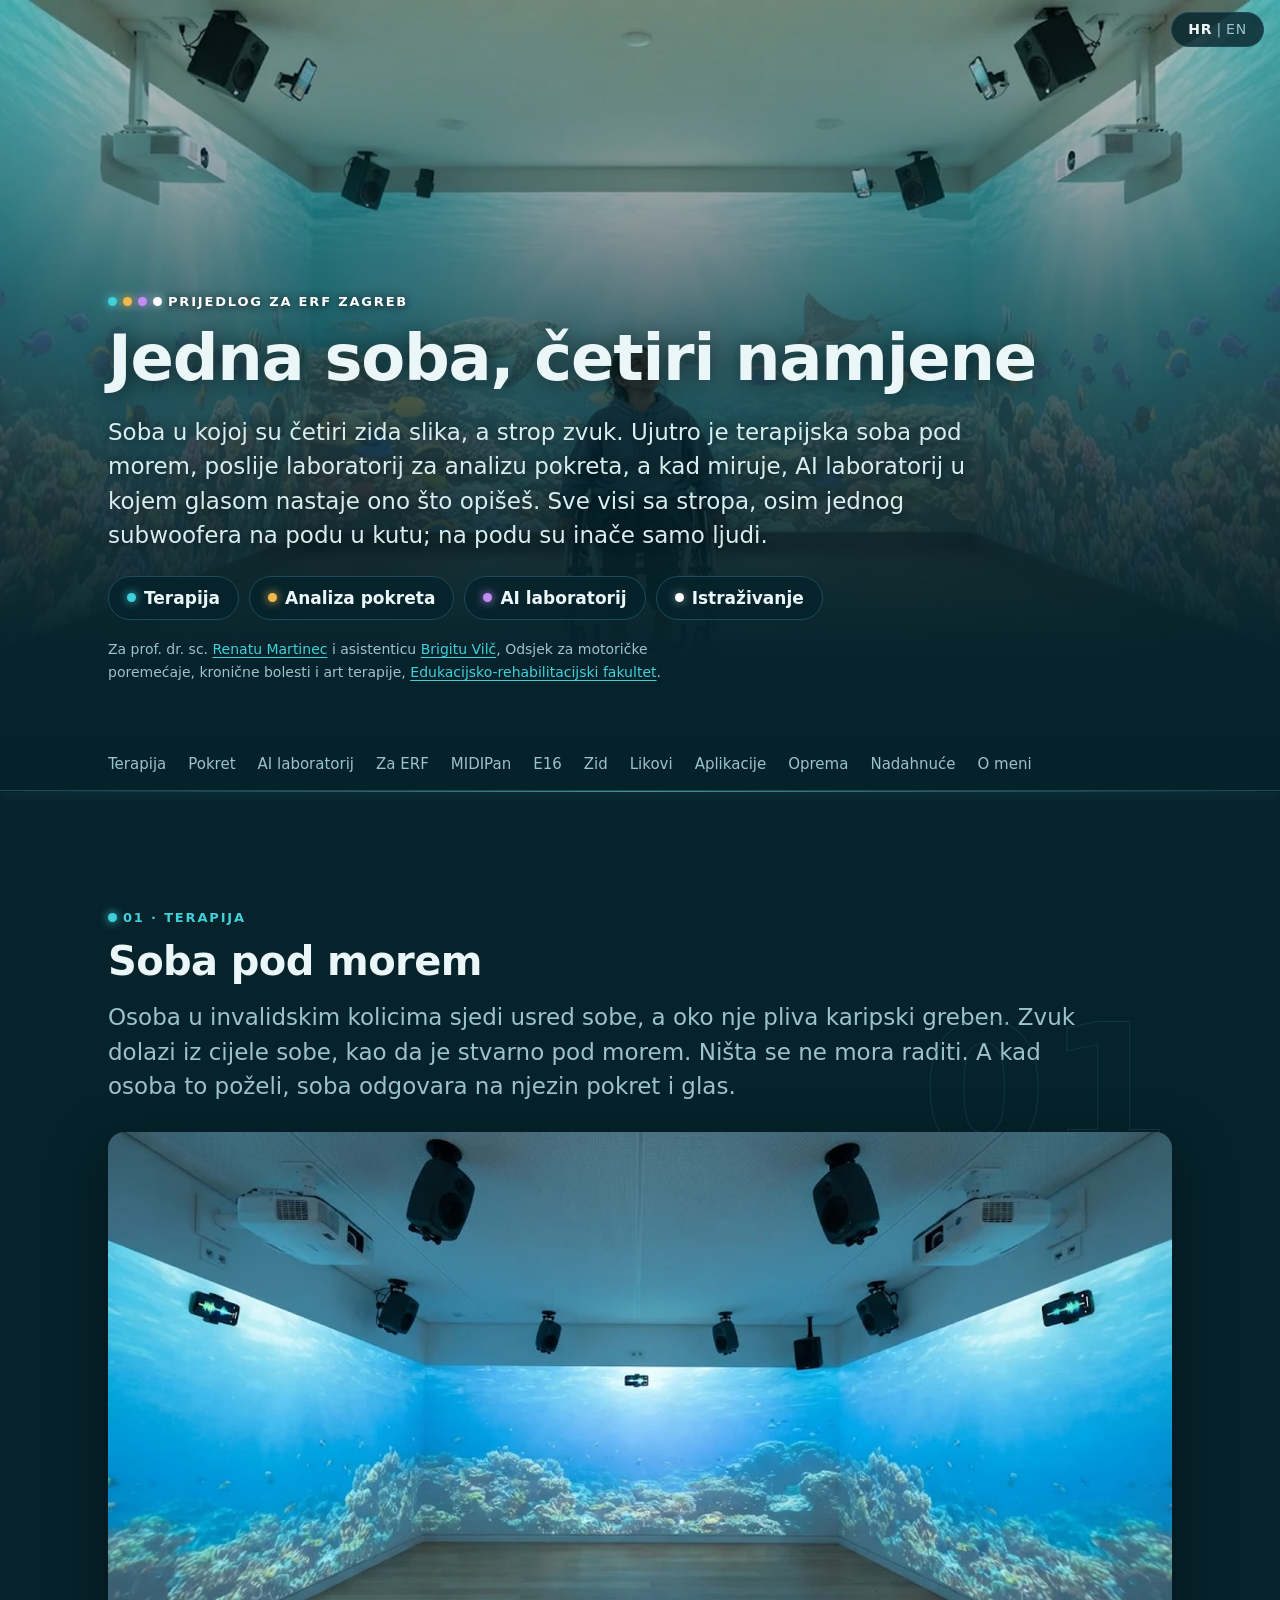
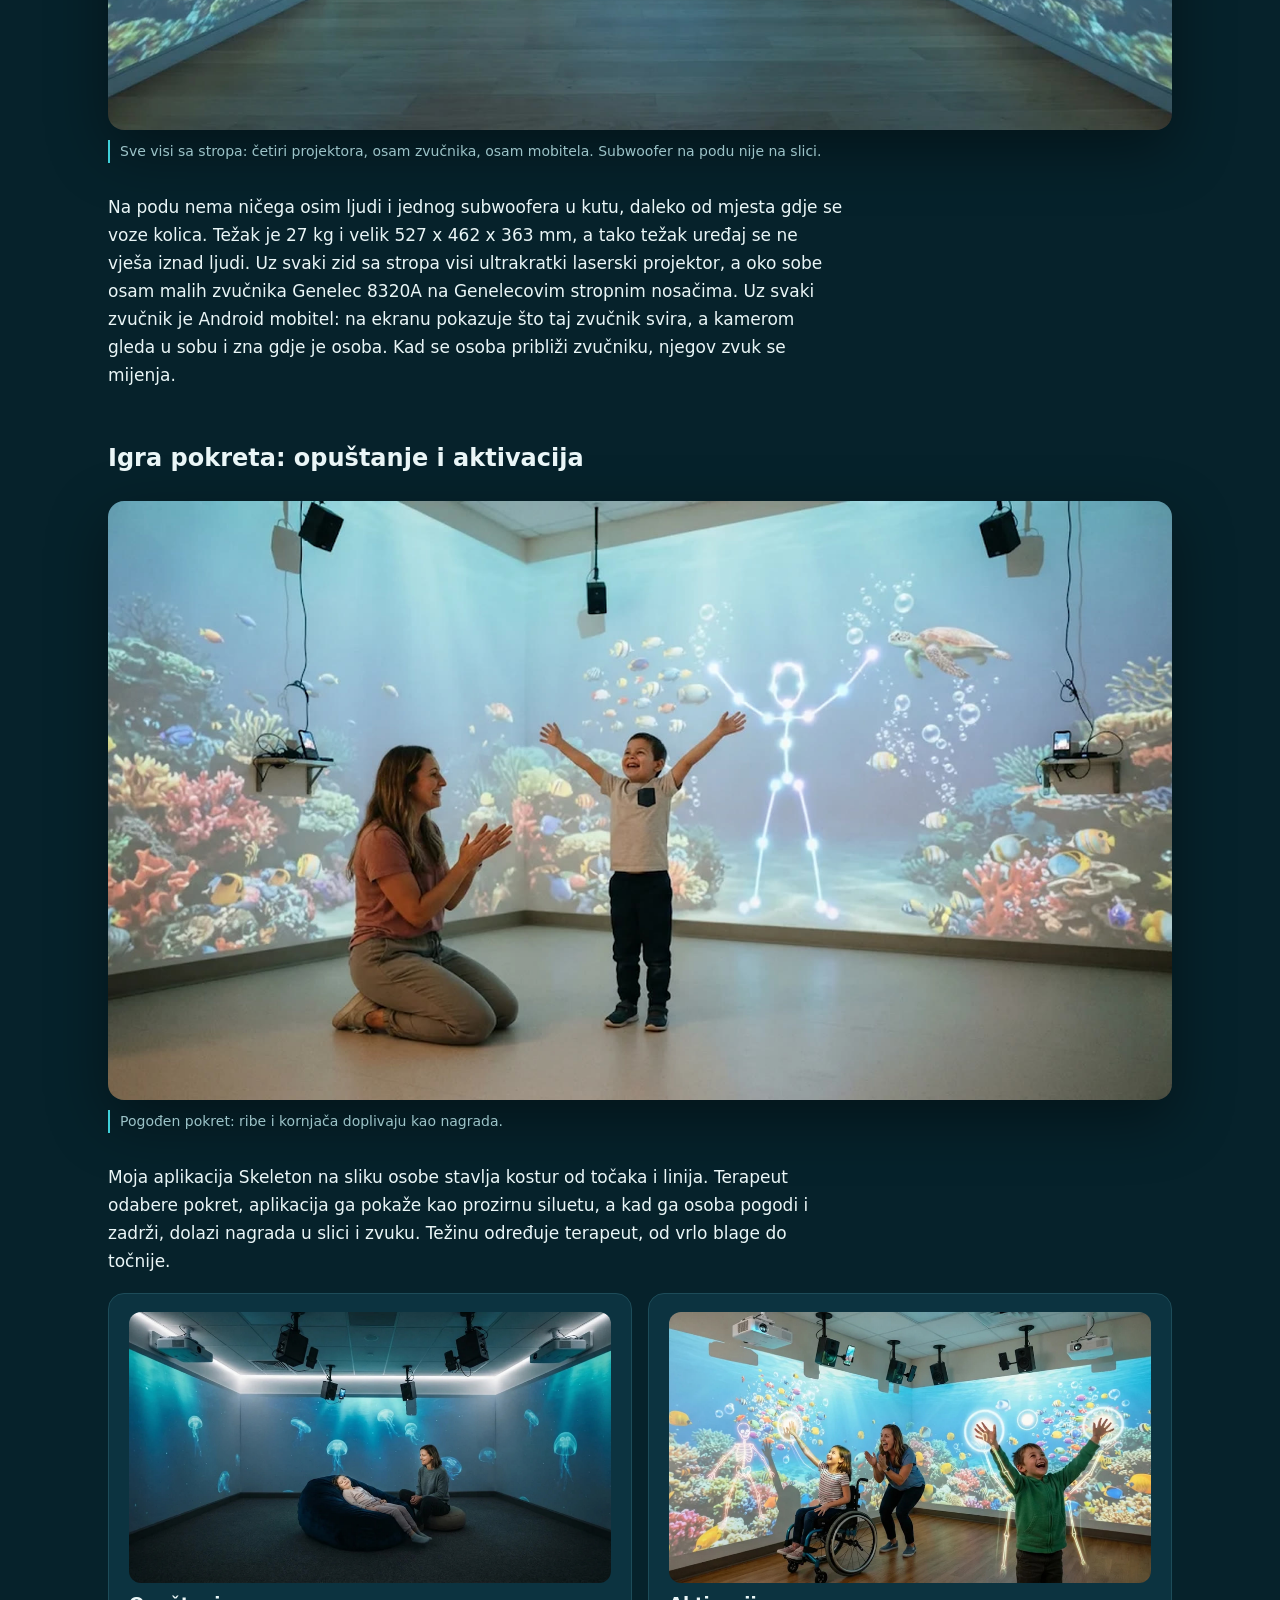
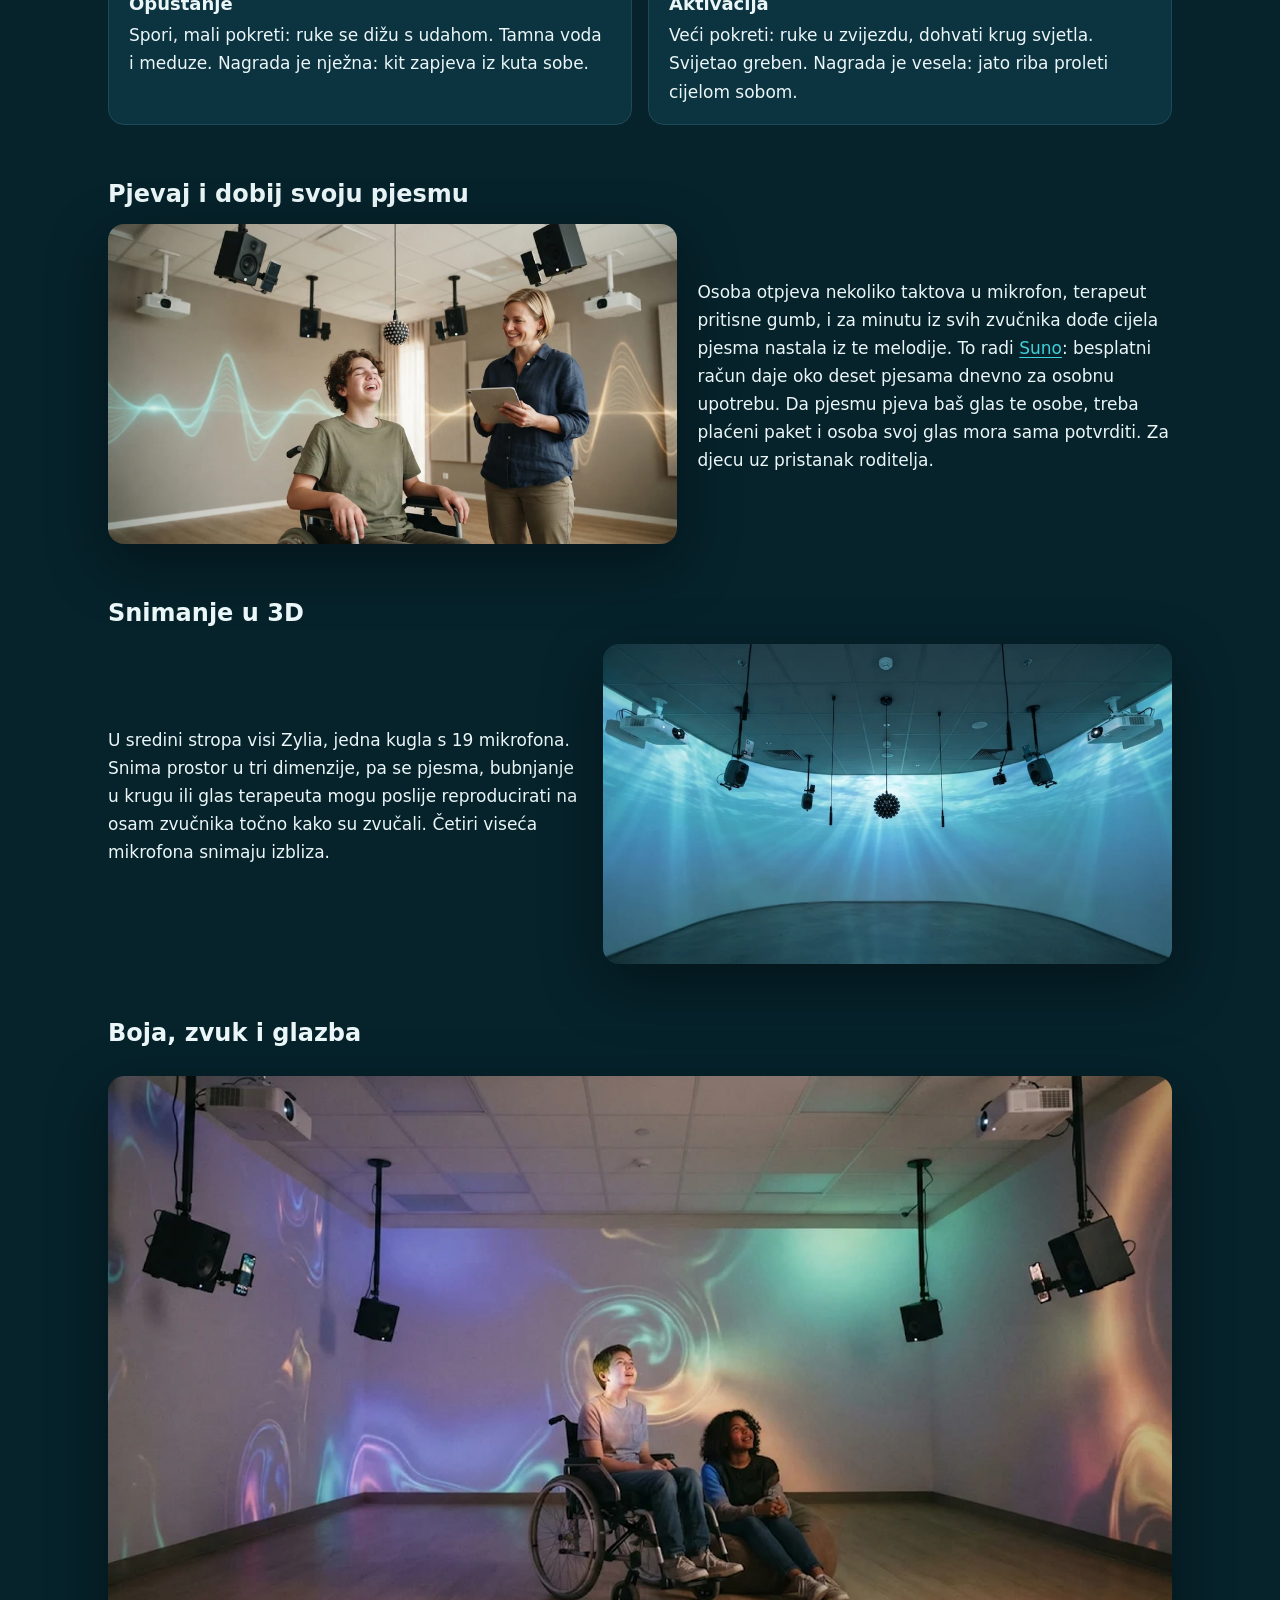
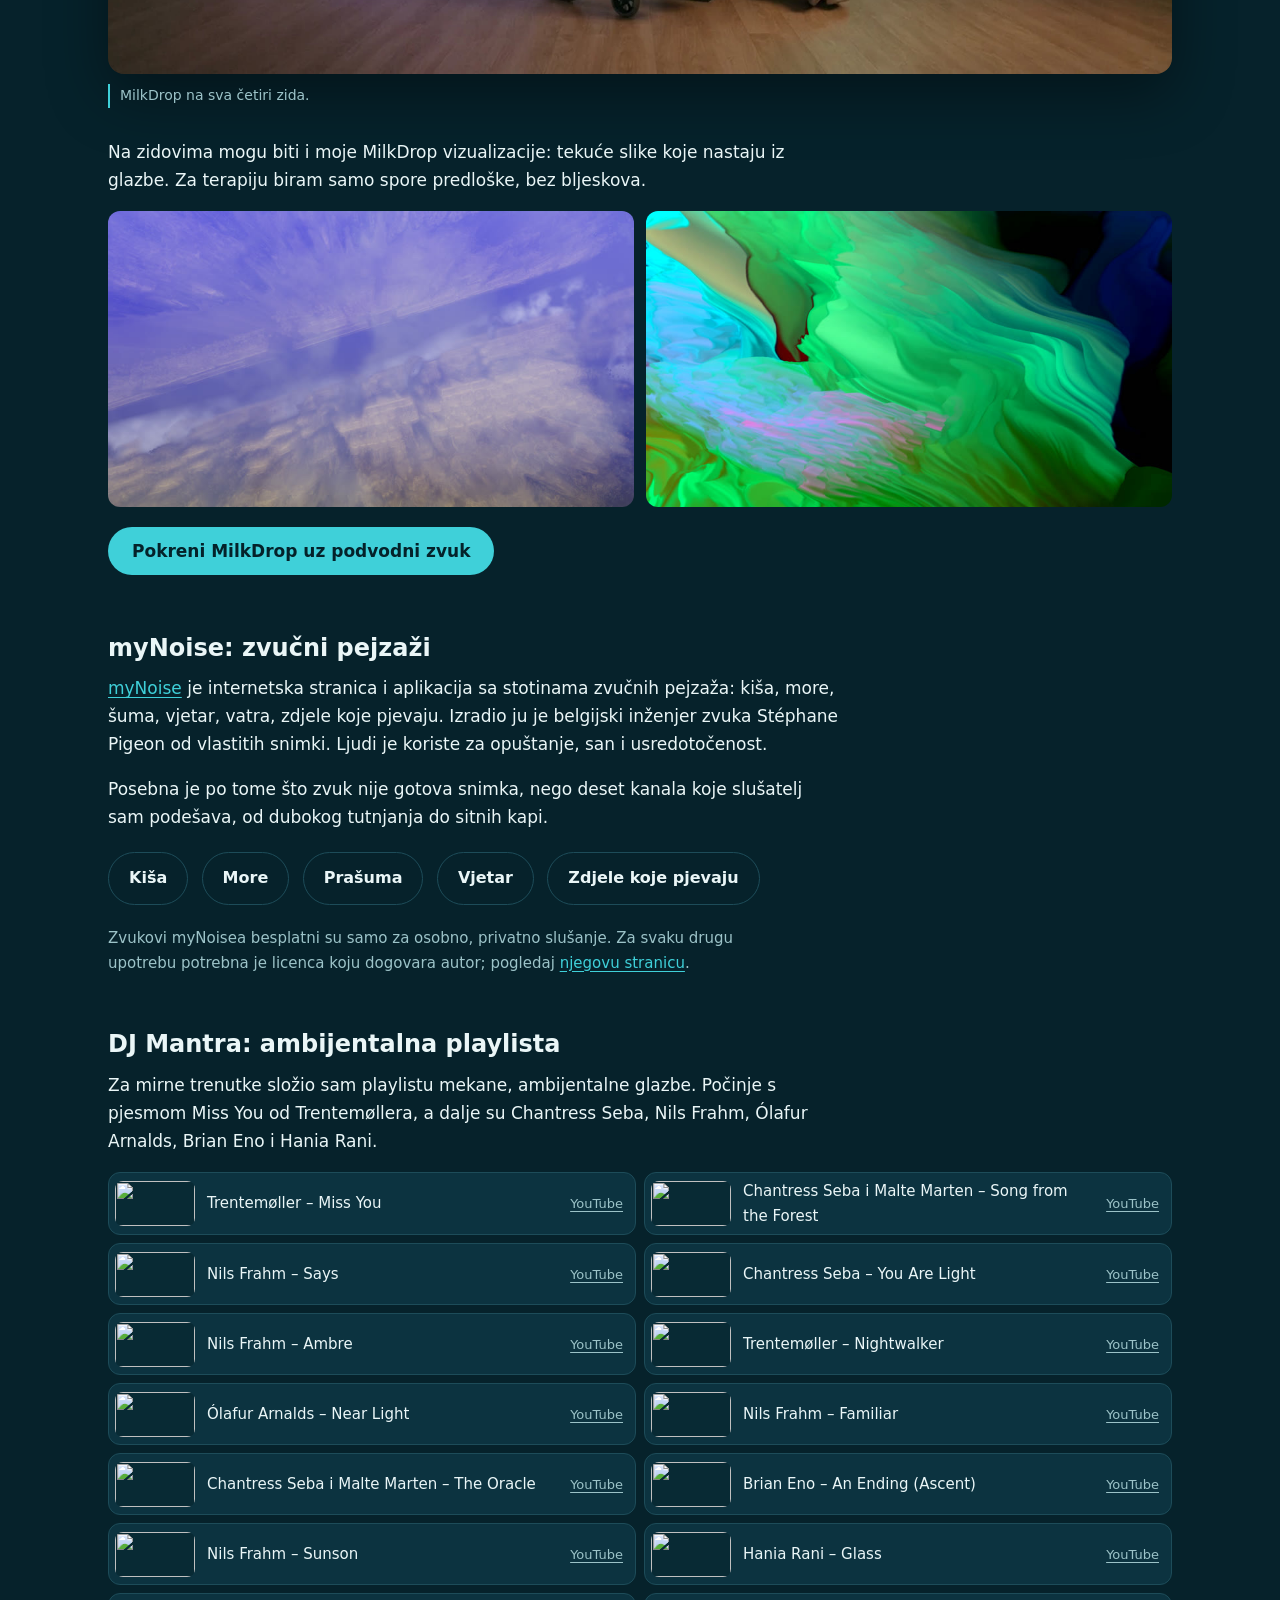
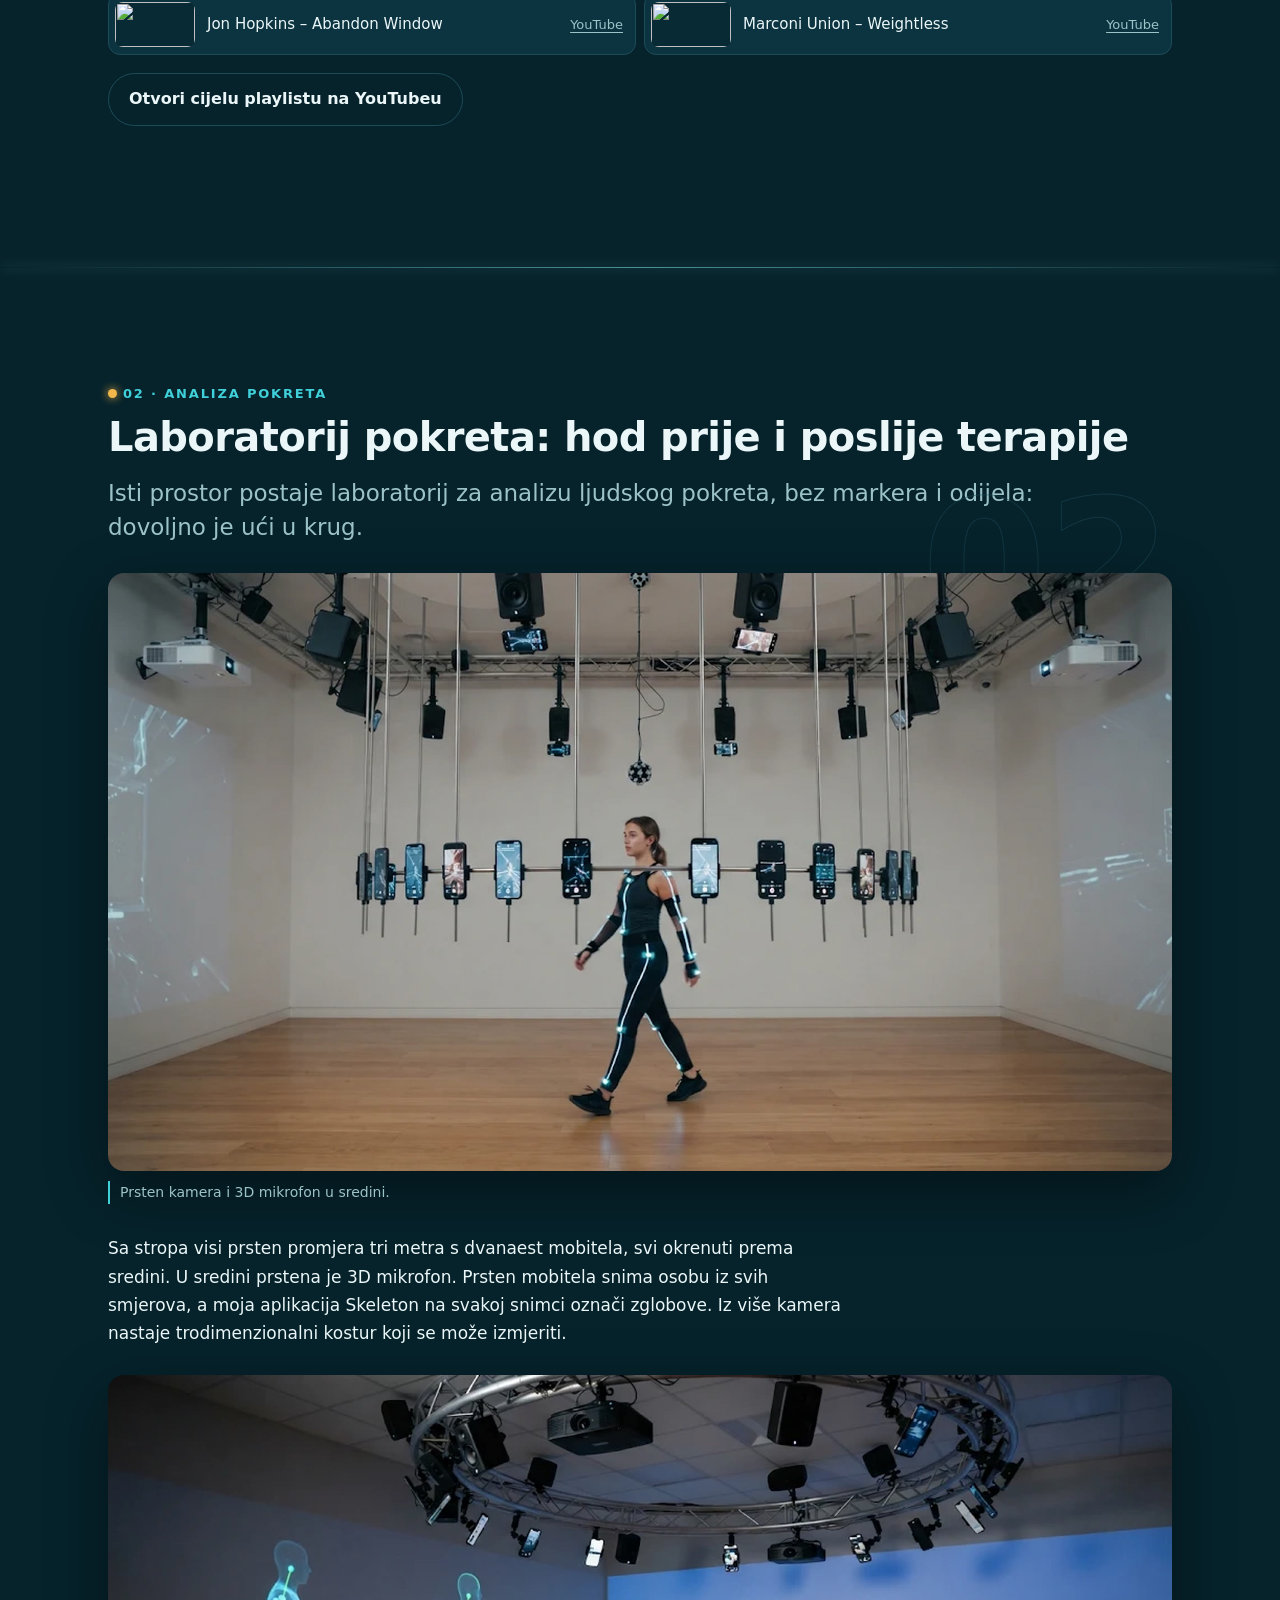
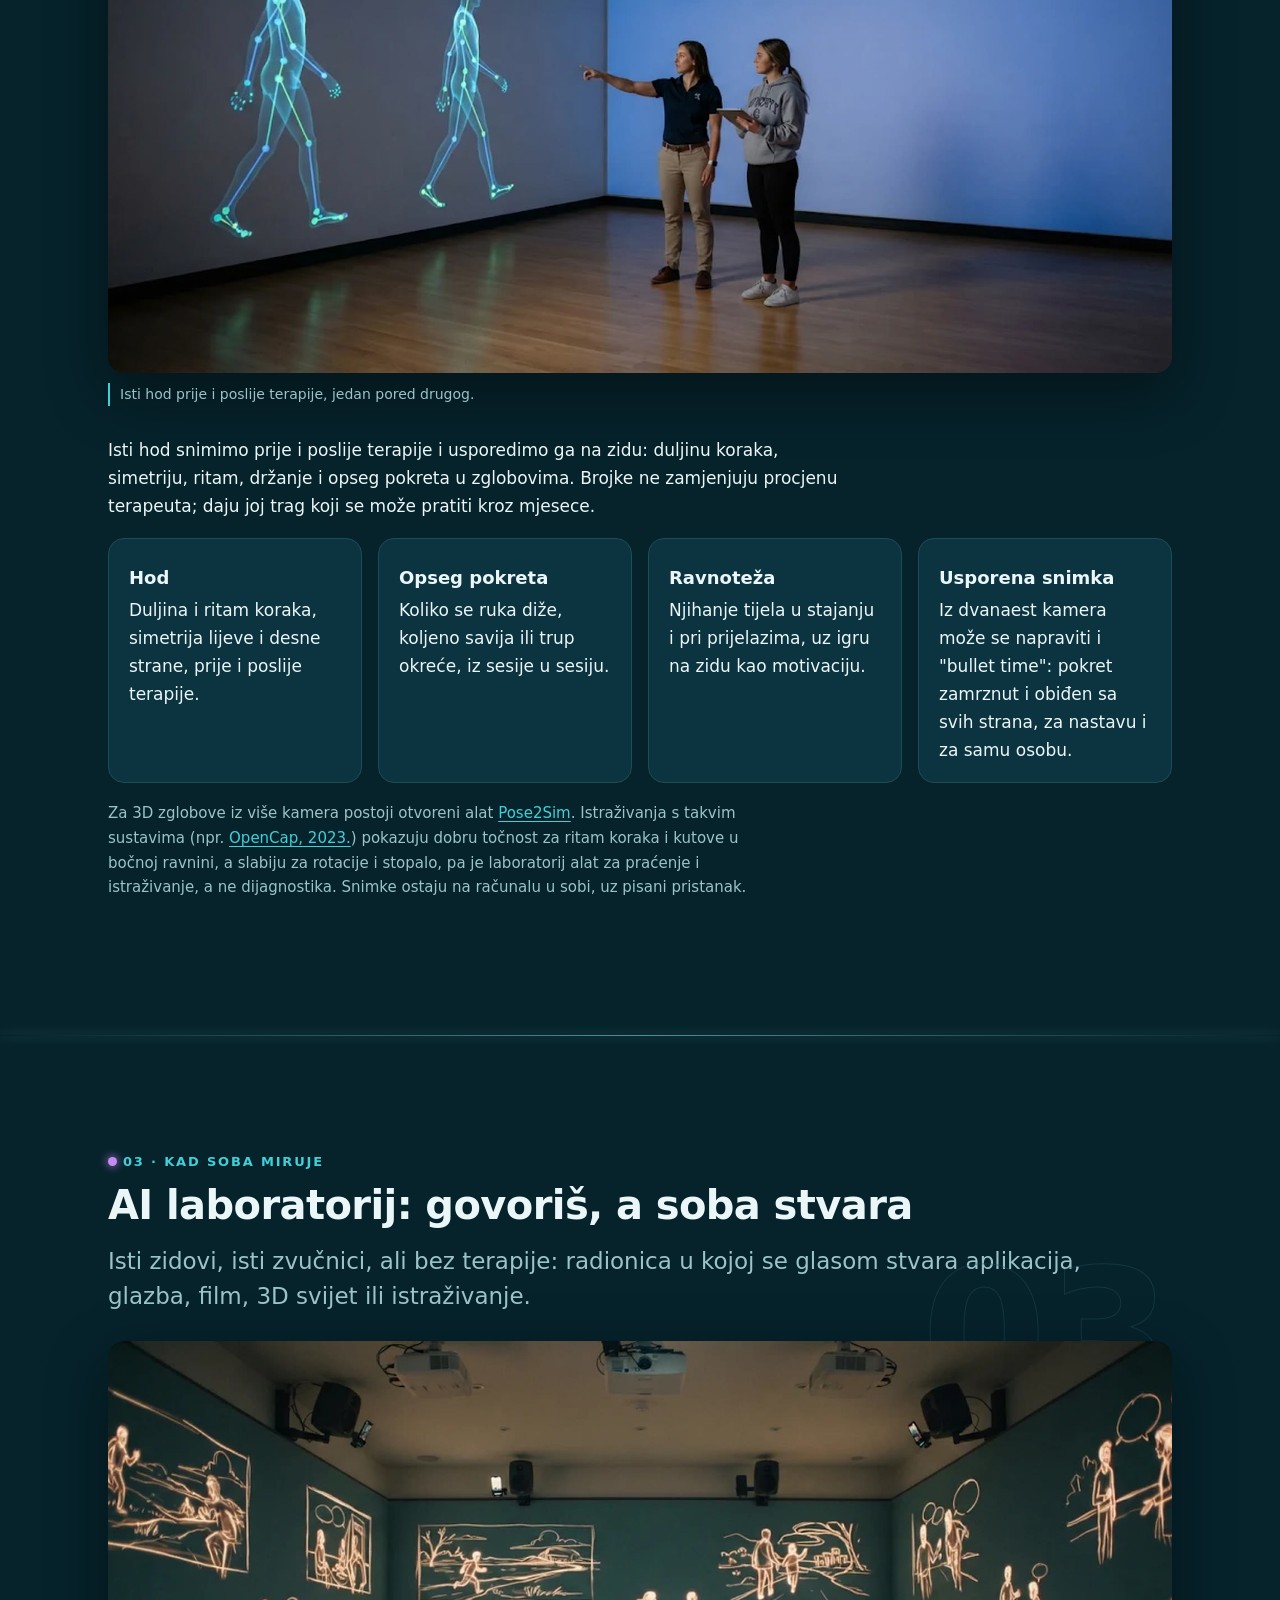
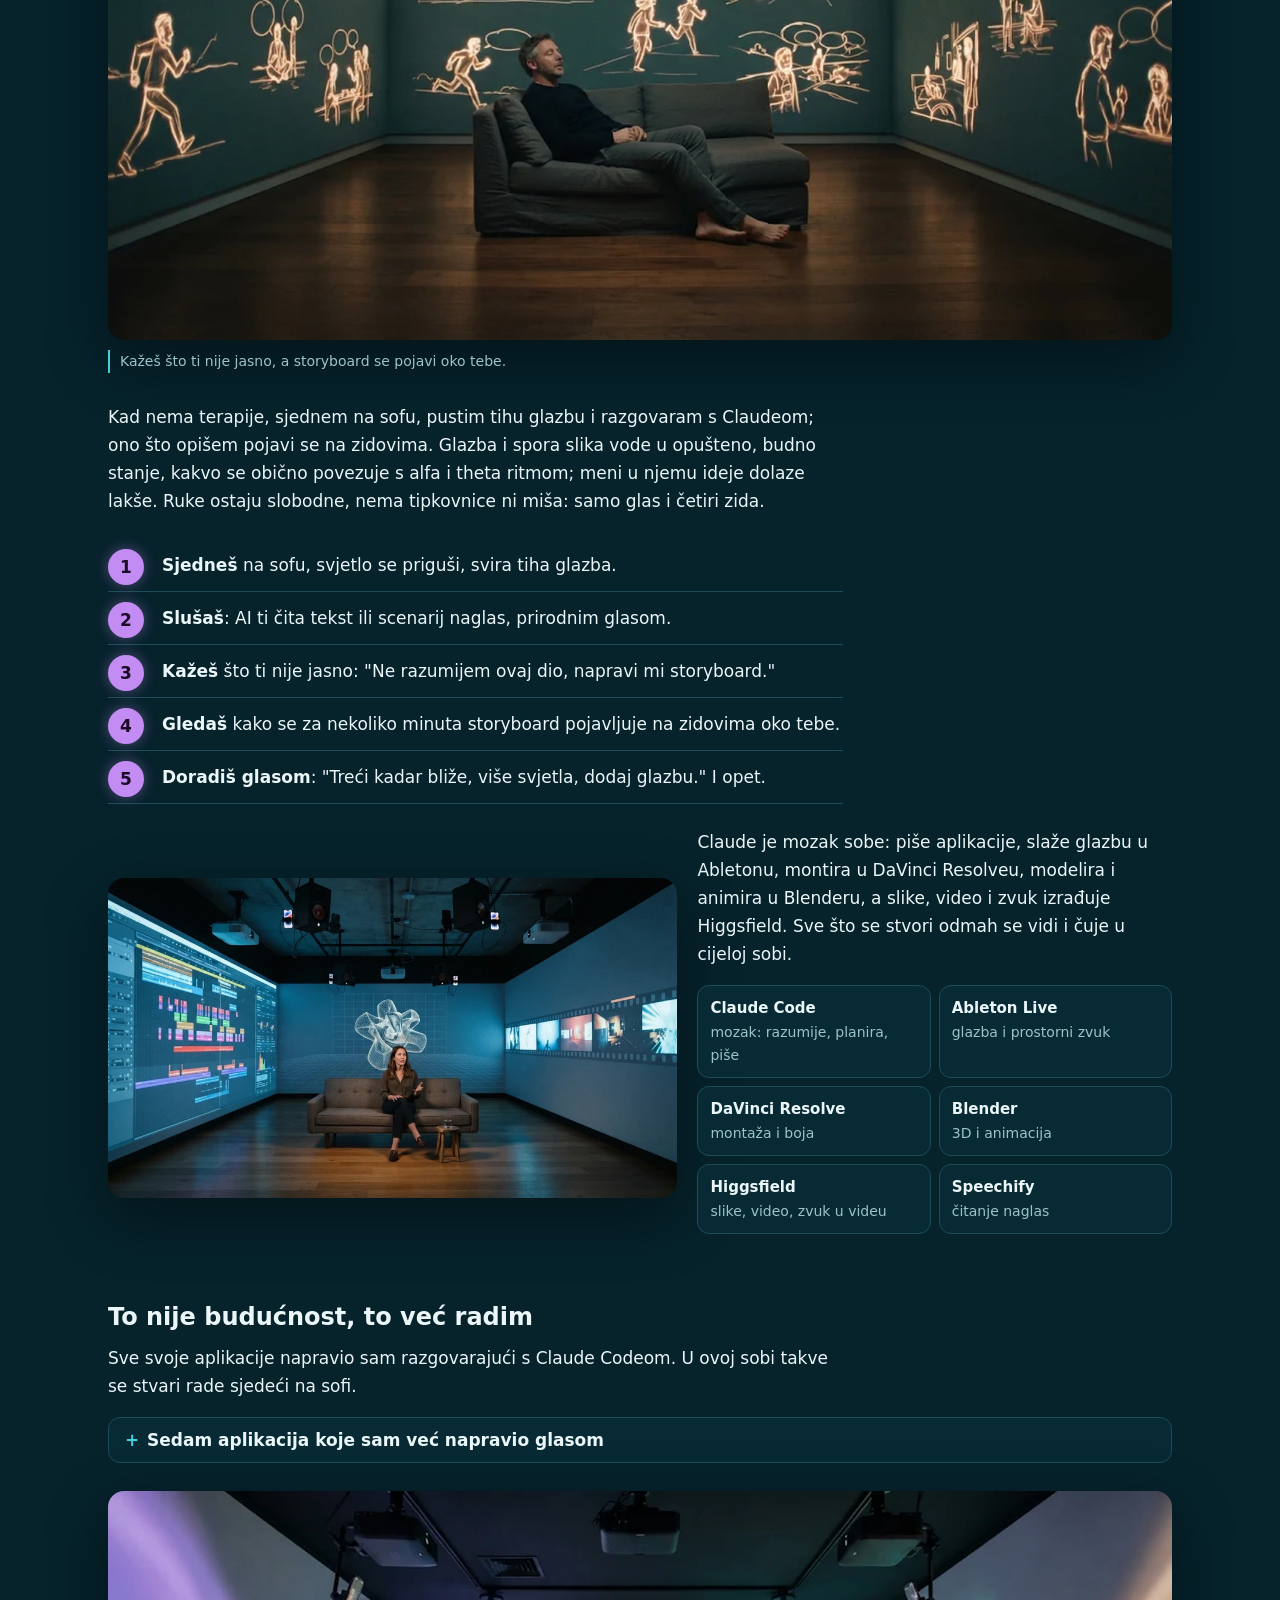
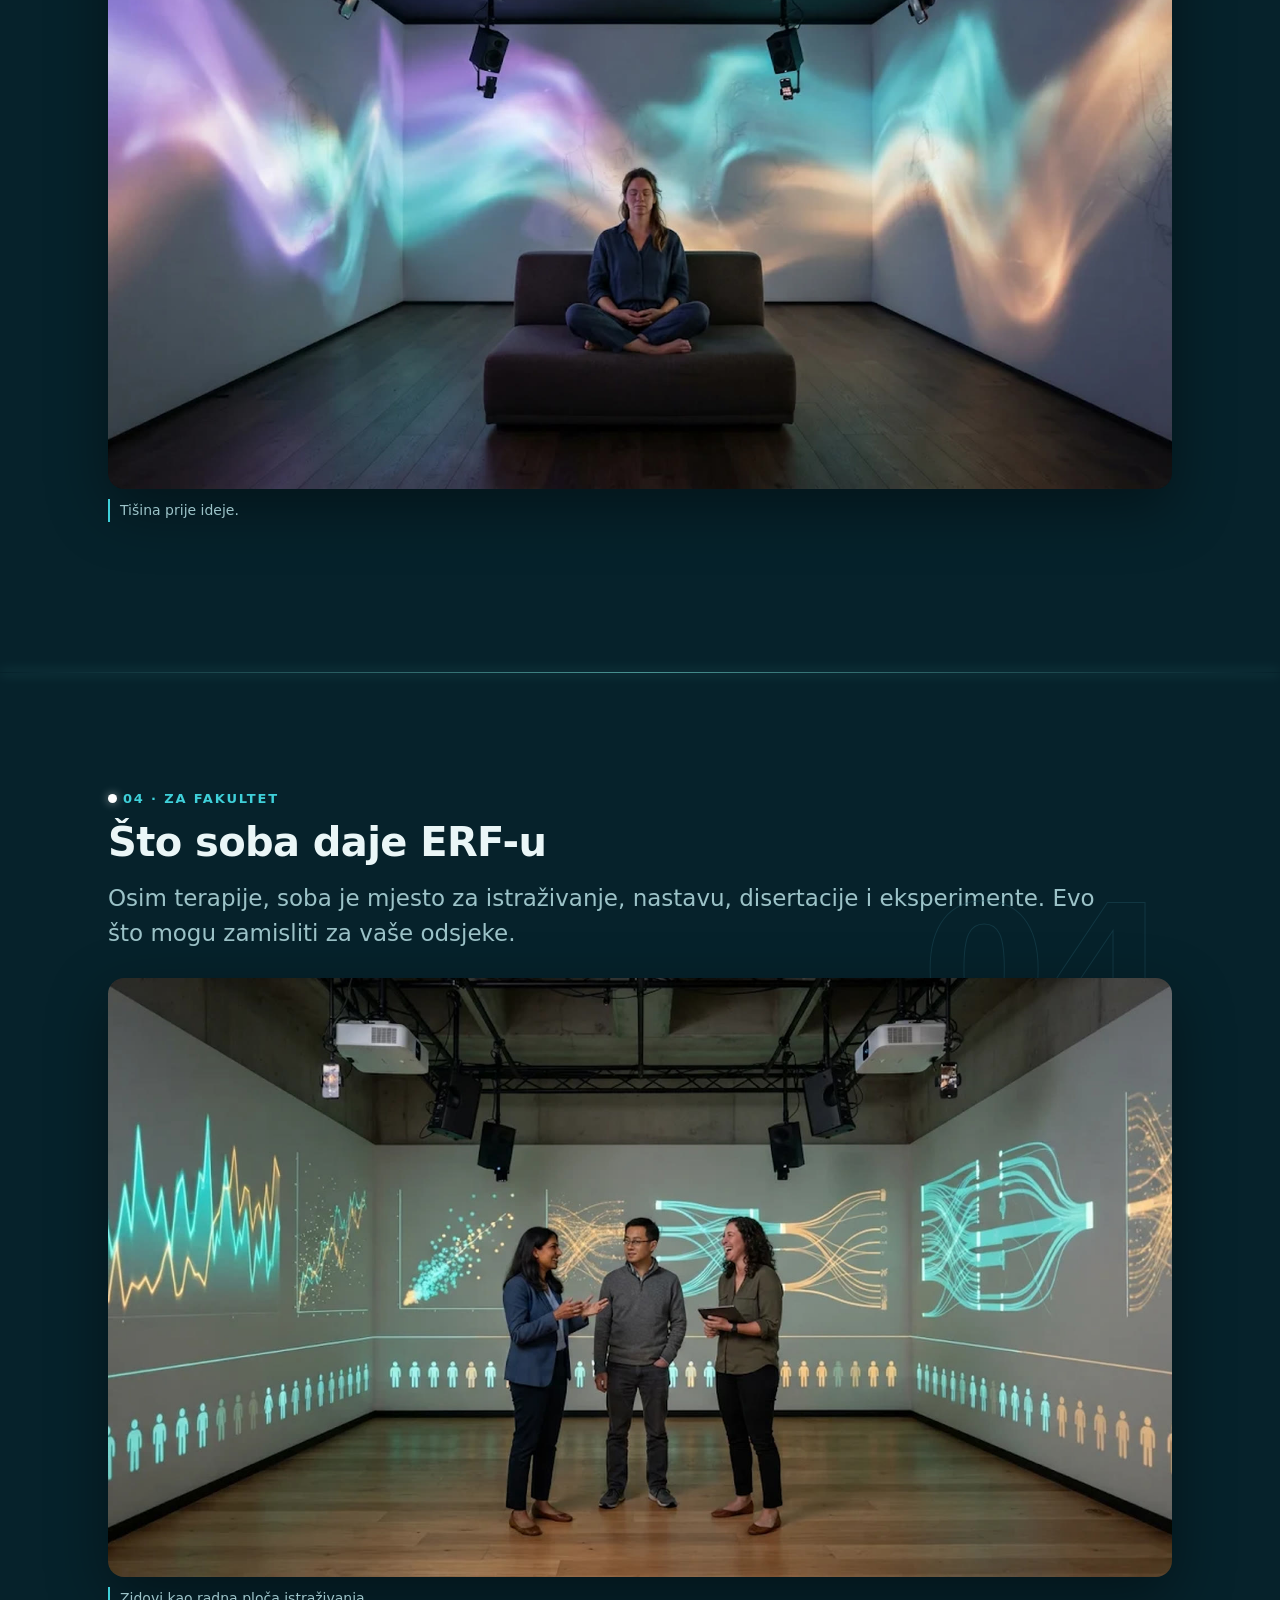
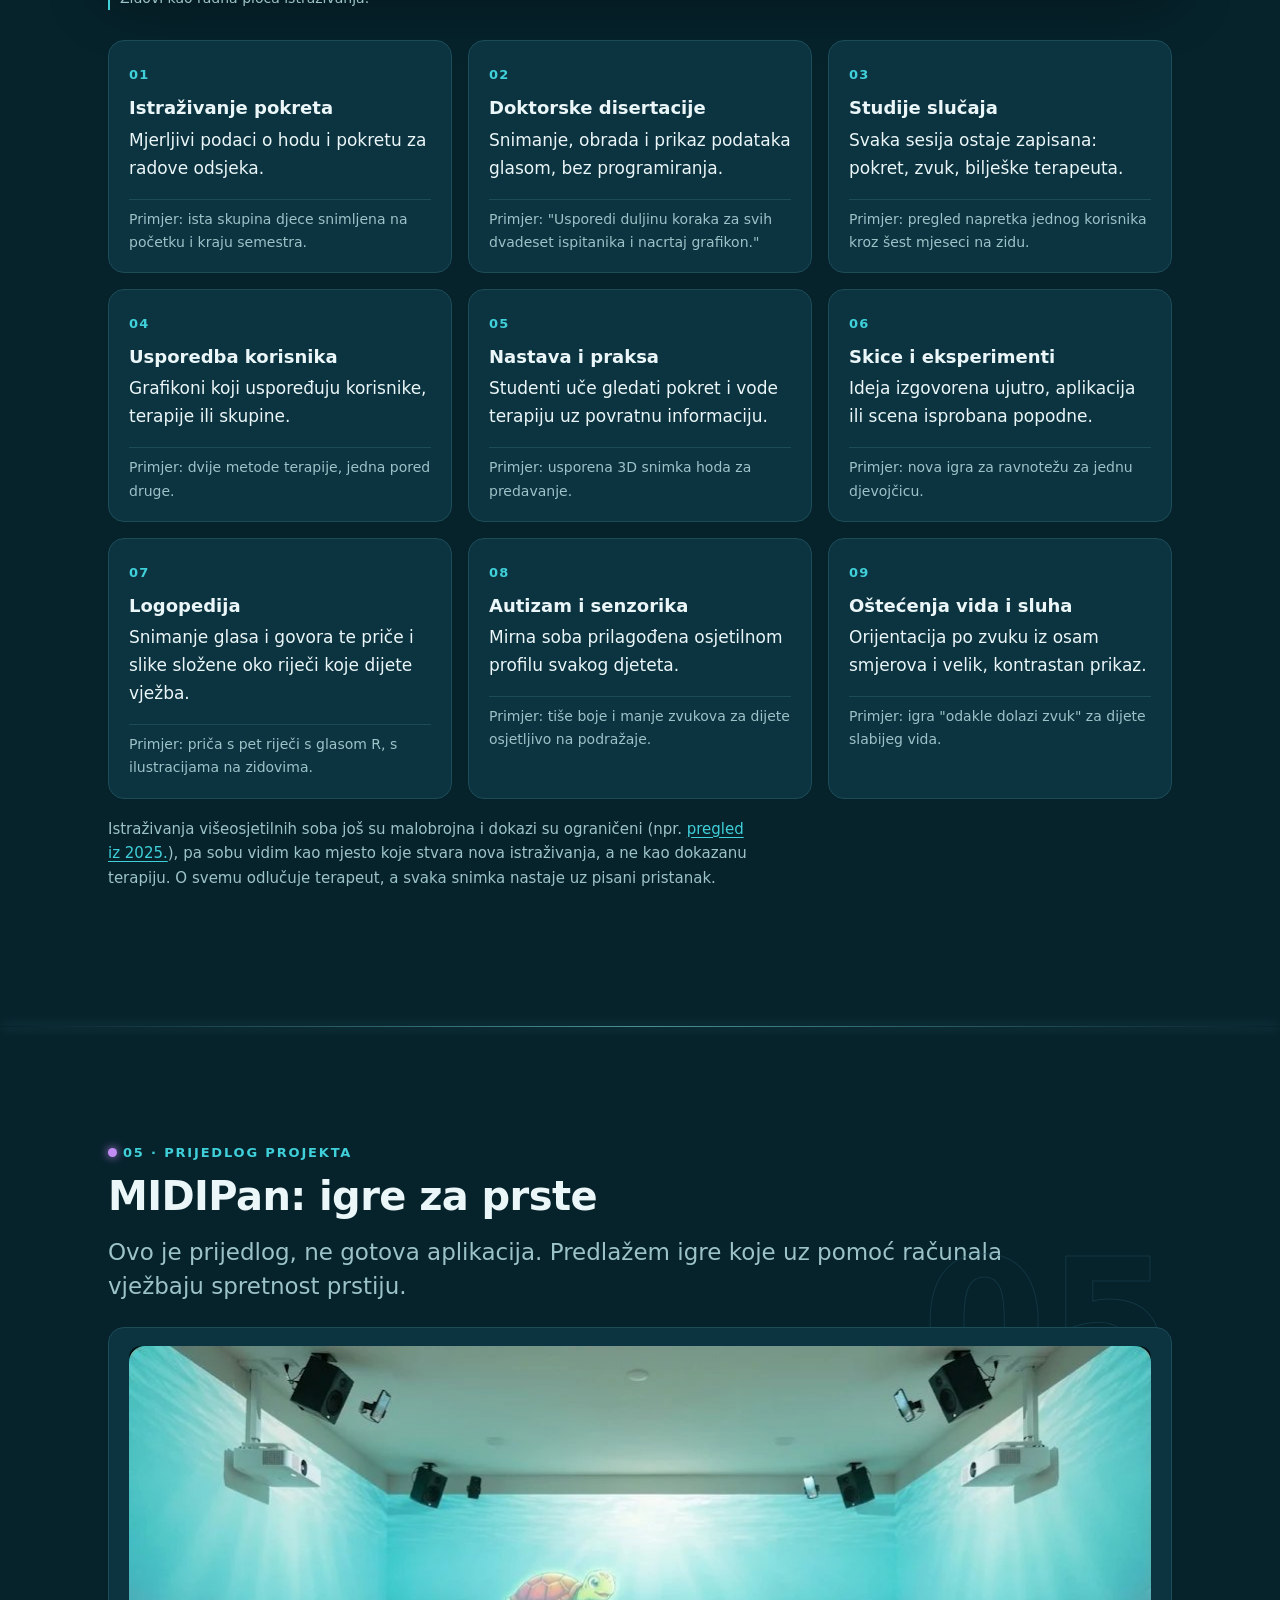
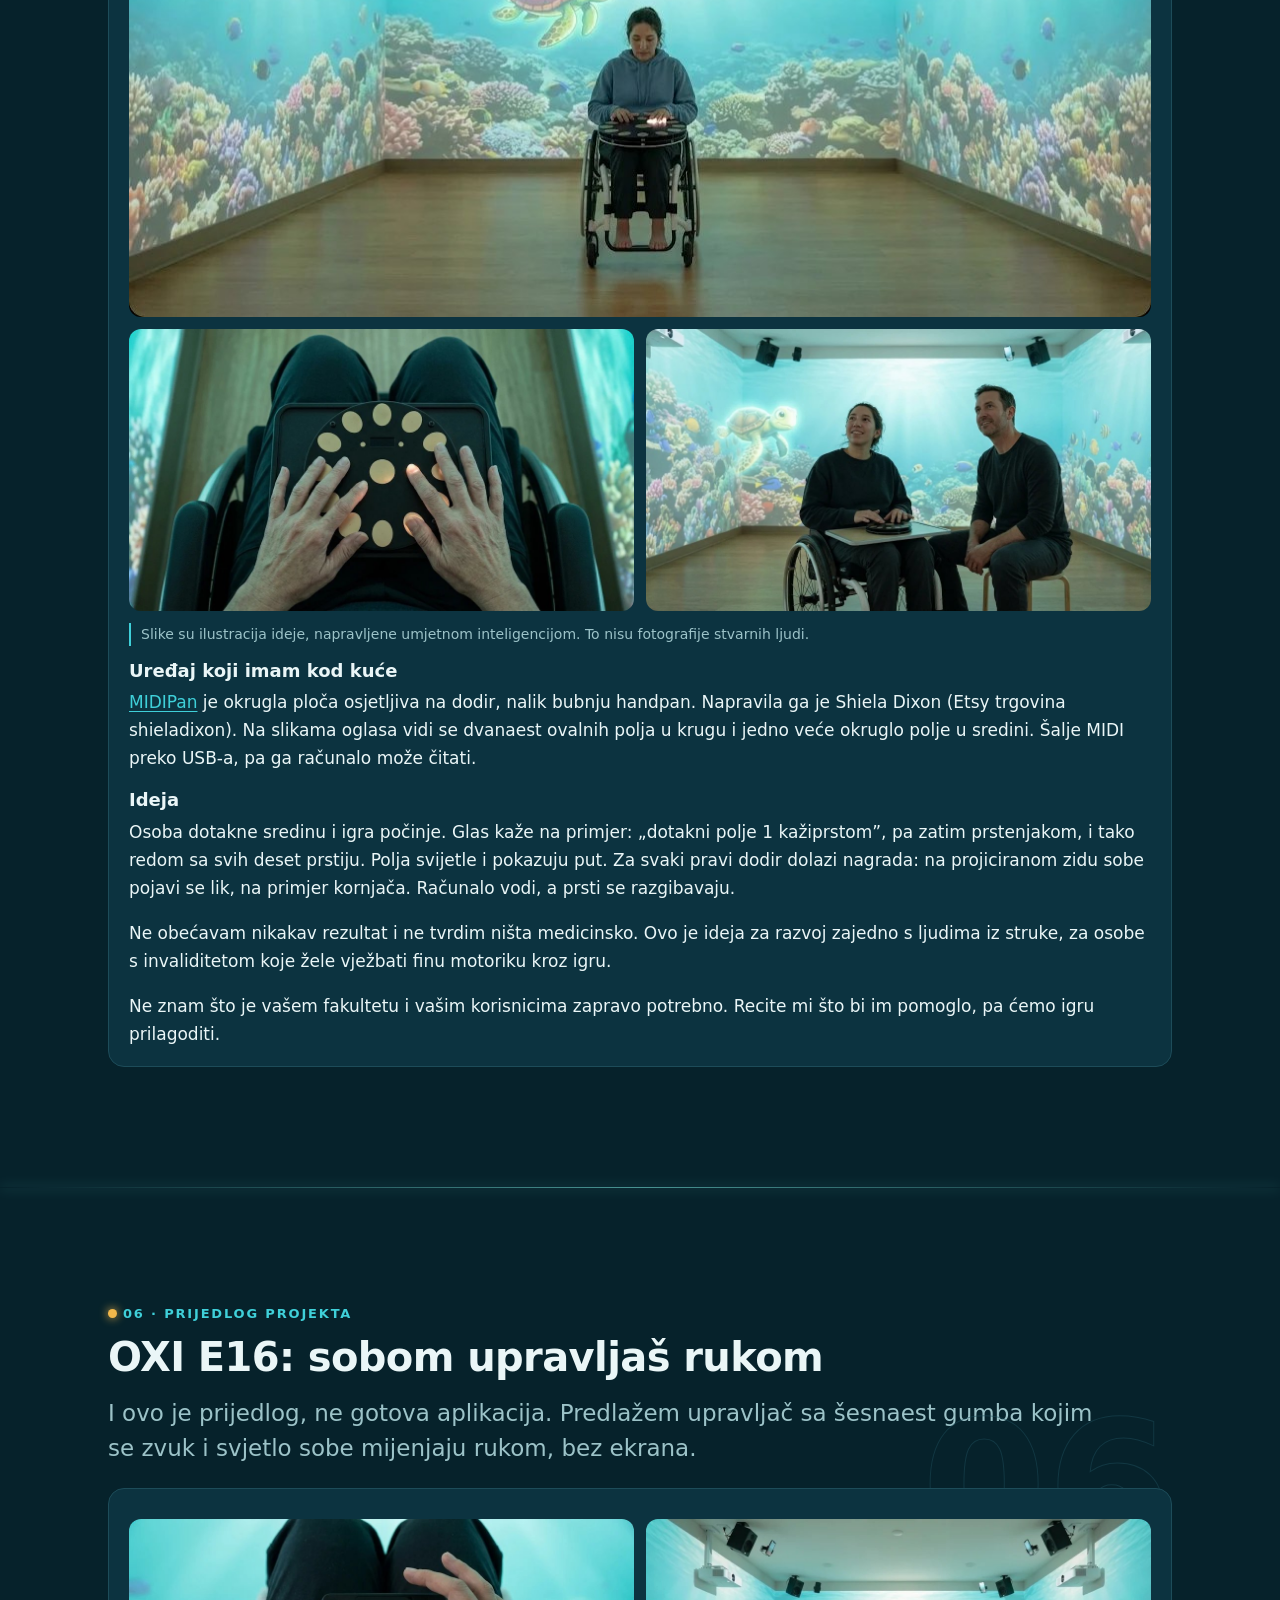
==== commit 6684ea27: "Catalogue drawer (instruments and their makers) in the E16 section, HR + EN Co-Authored-By: Claude S" ====
--- a/site/index.html
+++ b/site/index.html
@@ -172,6 +172,7 @@
 </div>
 <p class="note">Popis je sastavljen iz tri izvora koja se u glavnom slažu: <a href="https://www.dictionary.com/browse/sound-bath" rel="noopener">Dictionary.com</a>, <a href="https://health.clevelandclinic.org/sound-bath" rel="noopener">Cleveland Clinic</a> i praktičarska stranica <a href="https://immersivesoundexp.com/sound-bath-instruments/" rel="noopener">Immersive Sound Experience</a>. Harfe i lire, zvečke i didgeridoo dodajem po svom izboru: nisu na svim popisima.</p>
 <p>Neki od ovih instrumenata već su u dijelu <a href="#nadahnuce">11 Nadahnuće</a>: kristalna zvona i veliki bubnjevi. Glinene flaute Stonewhistle nisam našao na popisima zvučne kupke. Zvukovi bi bili snimljeni na pravim instrumentima ili pošteno licencirani; na stranici ih još nema.</p>
+<details class="catalogue"><summary>Katalog: instrumenti i njihovi izrađivači</summary><p>Zvučna kupka je praksa slušanja. Ovdje su instrumenti koje praktičari i škole pokazuju na javnim stranicama, a uz svaku vrstu navodim izrađivače čije sam stranice pročitao 22.11.2026. Popularnost nije dokaz da nešto djeluje: ovo je popis instrumenata koje bi se moglo isprobati sa stručnjacima fakulteta.</p><p>Pogledao sam oko četrnaest javnih stranica praktičara, studija i škola u nekoliko zemalja i petnaest stranica škola i praktičara na Instagramu i Facebooku (Hrvatska, Slovenija, Italija, Njemačka, UK i druge). Na deset od četrnaest pročitanih Instagram stranica spominju se zdjele, na jedanaest gongovi, na nekoliko ostalo; izrađivači se gotovo nikad ne navode. Zato izrađivači ovdje dolaze iz vodiča, trgovina i stranica samih izrađivača, a ne iz brojanja, i popis je kratak izbor, a ne ljestvica. Gdje nema jednog poznatog izrađivača, tako piše. Flaute se u tom uzorku rijetko javljaju; ovdje su jer s njima radim.</p><h3 class="h4">Prvi mali set za ovu sobu</h3><p>Odabrano za osobu koja sjedi ili leži, za nisku glasnoću i za terapeuta koji ga brzo može naučiti. Gongovi i didgeridoo ostaju za kasnije: glasni su ili traže jak dah.</p><ol><li><b>Dvije ili tri himalajske metalne zdjele srednje veličine, s mekanom palicom</b>: dug, ujednačen ton; lako za svirati.</li><li><b>Jedan Koshi zvončić, na primjer Terra</b>: tih, visi na stalku, ne traži tehniku.</li><li><b>Ocean drum (Remo ili Meinl)</b>: zvuk mora pristaje grebenu; vrlo mekan zvuk.</li><li><b>Okvirni ili bivolji bubanj od 16 inča (Remo), svirani tiho</b>: spor puls kojem se osoba može pridružiti.</li><li><b>Hokema Sansula ili kalimba</b>: mala i lagana; osoba s ograničenim dosegom može svirati jednu notu po jednu.</li><li><b>Glinena flauta Stonewhistle (već na stranici)</b>: na stranici je odabrana jer nijedna kombinacija ne zvuči krivo.</li><li><b>Dječja lira (Auris) ili mala kristalna zdjela</b>: o tome se odlučuje sa stručnjacima; kristalna zdjela je viši, oštriji ton.</li></ol><h4 class="mk-g">Zdjele i gongovi</h4><div class="sb cat"><div><h4>Paiste</h4><p class="mk-pl">Schacht-Audorf, Njemačka</p><p>Gongovi: Sound Creation gong, na primjer 32" No.3A Earth</p><p>Dubok zvuk koji raste. Gong je glasan, pa bi se u ovoj sobi svirao tiho i tek nakon razgovora sa stručnjacima.</p><p class="mk-pr">Cijena na stranici nema.</p><p class="mk-ln"><a href="https://paistegongs.com" rel="noopener">paistegongs.com</a></p></div><div><h4>Meinl Sonic Energy</h4><p class="mk-pl">Meinl, Njemačka</p><p>Planetarno ugođeni gongovi i tam-tamovi, kristalne zdjele, vilice, kalimbe, handpanovi, tongue drumovi, didgeridooi</p><p>Široka ponuda u jednoj kući; zvuk ovisi o instrumentu.</p><p class="mk-pr">Cijena na stranici nema.</p><p class="mk-ln"><a href="https://www.meinlsonicenergy.com" rel="noopener">meinlsonicenergy.com</a></p></div><div><h4>Crystal Tones</h4><p class="mk-pl">Murray, Utah, SAD</p><p>Kristalne zdjele: linija Alchemy Crystal Singing Bowls</p><p>Čisti, visoki tonovi koji polako blijede.</p><p class="mk-pr">Cijena na stranici nema.</p><p class="mk-ln"><a href="https://crystalsingingbowls.com/" rel="noopener">crystalsingingbowls.com</a></p></div><div><h4>Tibetanske (himalajske) metalne zdjele</h4><p class="mk-pl">Nema jednog poznatog izrađivača</p><p>Većina zdjela dolazi iz radionica u Nepalu i Indiji, preko uvoznika. Jedna zapadna linija koja se u Europi često spominje je Peter Hess (Njemačka): terapijska zdjela &bdquo;Universal Bowl&rdquo; od 167,45 € i &bdquo;Small Heart Bowl&rdquo; od 119,00 € (22.11.2026.). Gdje se Hessove zdjele izrađuju, nisam mogao potvrditi.</p><p>Dug, zvonak ton.</p><p class="mk-ln"><a href="https://www.peter-hess-institut.de" rel="noopener">peter-hess-institut.de</a> · <a href="https://www.hess-sound.de/en/" rel="noopener">hess-sound.de</a></p></div></div><h4 class="mk-g">Zvončići i zvona</h4><div class="sb cat"><div><h4>Koshi</h4><p class="mk-pl">Le Soler, Francuska; od 1986.</p><p>Četiri zvončića nazvana po elementima: Terra, Aqua, Aria i Ignis</p><p>Mekani, skladni tonovi.</p><p class="mk-pr">45,80 € po zvončiću (22.11.2026.).</p><p class="mk-ln"><a href="https://koshi.fr/" rel="noopener">koshi.fr</a></p></div><div><h4>Zaphir</h4><p class="mk-pl">Atelier Zaphir, Francuska</p><p>Ručni rad, na tržištu &bdquo;više od 30 godina&rdquo; prema njihovoj stranici: originalni Zaphir i &bdquo;Love Echo&rdquo;</p><p>Svijetao, svjetlucav zvuk.</p><p class="mk-pr">Cijena na stranici nema.</p><p class="mk-ln"><a href="https://zaphir.fr" rel="noopener">zaphir.fr</a></p></div><div><h4>Vilice za ugađanje</h4><p class="mk-pl">Acutonics, SAD</p><p>Vilice pod vlastitom markom</p><p>Jedan čist ton. Utegnute vilice se prislanjaju na tijelo: to je pitanje za stručnjake, a ovaj prijedlog to ne pretpostavlja.</p><p class="mk-pr">Cijenu nisam vidio.</p><p class="mk-ln"><a href="https://www.acutonics.com" rel="noopener">acutonics.com</a></p></div></div><h4 class="mk-g">Bubnjevi i zvečke</h4><div class="sb cat"><div><h4>Remo</h4><p class="mk-pl">Remo, Inc.</p><p>Ocean Drum (12, 16 i 22 inča, dvostrani okvirni bubanj s prozirnom kožom) i Buffalo Drum (8 do 22 inča); izvedbe &bdquo;Comfort Sound Technology&rdquo; Remo preporučuje glazbenim terapeutima i osobama osjetljivima na zvuk</p><p>Bivolji bubanj daje spor, dubok puls; ocean drum zvuči kao valovi kad se polako naginje.</p><p class="mk-pr">Cijena na stranici nema.</p><p class="mk-ln"><a href="https://remo.com/product/ocean-drum" rel="noopener">Ocean Drum</a> · <a href="https://remo.com/product/buffalo-drum" rel="noopener">Buffalo Drum</a> · <a href="https://remo.com/product/ocean-drum-comfort-sound-technology" rel="noopener">Ocean Drum CST</a> · <a href="https://remo.com/product/buffalo-drum-comfort-sound-technology" rel="noopener">Buffalo Drum CST</a> · <a href="https://remo.com" rel="noopener">remo.com</a></p></div><div><h4>Kišni štap, šejkeri</h4><p class="mk-pl">Nema jednog poznatog izrađivača</p><p>Praktičari pokazuju jednostavne, ručno rađene.</p><p>Tiho šuštanje.</p></div></div><h4 class="mk-g">Žice i bordun</h4><div class="sb cat"><div><h4>Hokema</h4><p class="mk-pl">Walsrode, Njemačka</p><p>Kalimba B9 i Sansula (Basic, Renaissance, Deluxe)</p><p>Mekane, kratke note; lako za svakoga.</p><p class="mk-pr">Kalimba B9 55,00 €, Sansula Basic 109,00 €, Renaissance 175,00 €, Deluxe 230,00 € s PDV-om (22.11.2026.).</p><p class="mk-ln"><a href="https://www.hokema.de" rel="noopener">hokema.de</a></p></div><div><h4>Meerklang</h4><p class="mk-pl">Stolzenhagen kraj Berlina; Götz Rausch, od 2002.</p><p>Terapijski monokord i lira (Leier)</p><p>Mekani, raširen akord; monokord je dug bordun žica.</p><p class="mk-pr">Monokord od 795 €, terapijski monokord od 749 €, lira 469 €; monokord-ležaj 3.950 €, pa je to pitanje za kasnije (22.11.2026.).</p><p class="mk-ln"><a href="https://meerklang-musikinstrumente.de/" rel="noopener">meerklang-musikinstrumente.de</a></p></div><div><h4>Auris lire</h4><p class="mk-pl">Izrađivač nije potvrđen</p><p>Njemačke trgovine za glazbenu terapiju prodaju dječje lire; jedna trgovina navodi da se izrađuju u Švedskoj. Stranicu izrađivača nisam mogao potvrditi, pa nema poveznice.</p><p>Mekani, razlomljeni akordi.</p></div><div><h4>Handpan, tongue drum, shruti box</h4><p class="mk-pl">Nema jednog poznatog izrađivača</p><p>Handpanove i čelične tongue drumove nudi i Meinl Sonic Energy. Za shruti box nisam našao poznatog izrađivača; ova soba već ima aplikaciju Shruti Box (vidi &bdquo;Aplikacije&rdquo;).</p><p>Kratke, mekane note; neprekidan bordun.</p></div></div><h4 class="mk-g">Dah i glas</h4><div class="sb cat"><div><h4>Didgeridoo</h4><p class="mk-pl">Nema jedne poznate marke</p><p>Izrađivači su uglavnom male radionice; Meinl Sonic Energy ga također nudi. Traži kružno disanje i jak dah, pa ga obično svira terapeut, a ne sudionik.</p><p>Nizak, neprekidan bordun.</p></div><div><h4>High Spirits Flutes</h4><p class="mk-pl">Patagonia, Arizona, SAD</p><p>Flaute u stilu američkih domorodaca; najpoznatiji izrađivač kojeg sam mogao potvrditi</p><p>Mekan, dahom obojen ton.</p><p class="mk-pr">Na primjer First Hawk &bdquo;A&rdquo; u johi 125 USD i Kestrel u aromatičnom cedru 159 USD (22.11.2026.; cijene se razlikuju među stranicama).</p><p class="mk-ln"><a href="https://highspirits.com" rel="noopener">highspirits.com</a></p></div><div><h4>Stonewhistle</h4><p class="mk-pl">Hans Houkes</p><p>Glinene flaute koje stranica već prikazuje; poveznica ide na taj dio.</p><p>Nijedna kombinacija ne zvuči krivo.</p><p class="mk-ln"><a href="#nadahnuce">11 Nadahnuće</a></p></div></div><p class="note">Ne tvrdim da bilo koji instrument ima medicinski učinak, a tvrdnje o zdravstvenim učincima koje neke stranice izrađivača navode ne ponavljam. Cijene su samo one sa stranice izrađivača, očitane 22.11.2026. Izbor trebaju pregledati stručnjaci fakulteta.</p></details>
 <h3 class="h4">Što bi se još moglo istražiti</h3>
 <ul>
 <li>Gumb koji osoba okreće sporim, jednostavnim pokretom šake, kao dopuna MIDIPanu, koji vježba prste.</li>
--- a/site/style.css
+++ b/site/style.css
@@ -148,3 +148,4 @@
 .langsw{position:absolute;top:12px;right:16px;z-index:5;background:#06222bcc;border:1px solid var(--line);border-radius:999px;padding:5px 12px;font-size:14px;letter-spacing:.06em;color:var(--mute)}.langsw a{color:inherit;text-decoration:none;padding:0 4px}.langsw a.on{color:var(--ink);font-weight:700}.langsw a:focus-visible{outline:2px solid var(--accent);outline-offset:2px}
 .sb{display:grid;grid-template-columns:repeat(auto-fit,minmax(250px,1fr));gap:10px;margin:12px 0}.sb>div{background:var(--bg2);border:1px solid var(--line);border-radius:12px;padding:10px 14px}.sb h4{margin:0 0 6px;font-size:15px;color:var(--accent)}.sb ul{margin:0;padding-left:18px;font-size:15px}.sb li{margin:0 0 5px}
 .scheme .xlr{stroke:#c9e27a}
+.catalogue{margin:14px 0}.catalogue .mk-g{margin:18px 0 6px;font-size:16px;color:var(--accent)}.sb.cat>div h4{margin:0 0 2px;font-size:16px;color:var(--ink)}.sb.cat p{margin:4px 0;font-size:14.5px}.sb.cat .mk-pl{color:var(--mute);font-size:13.5px}.sb.cat .mk-pr{color:var(--ink)}.sb.cat .mk-ln a{margin-right:4px}.catalogue ol{padding-left:20px}.catalogue ol li{margin:0 0 6px}
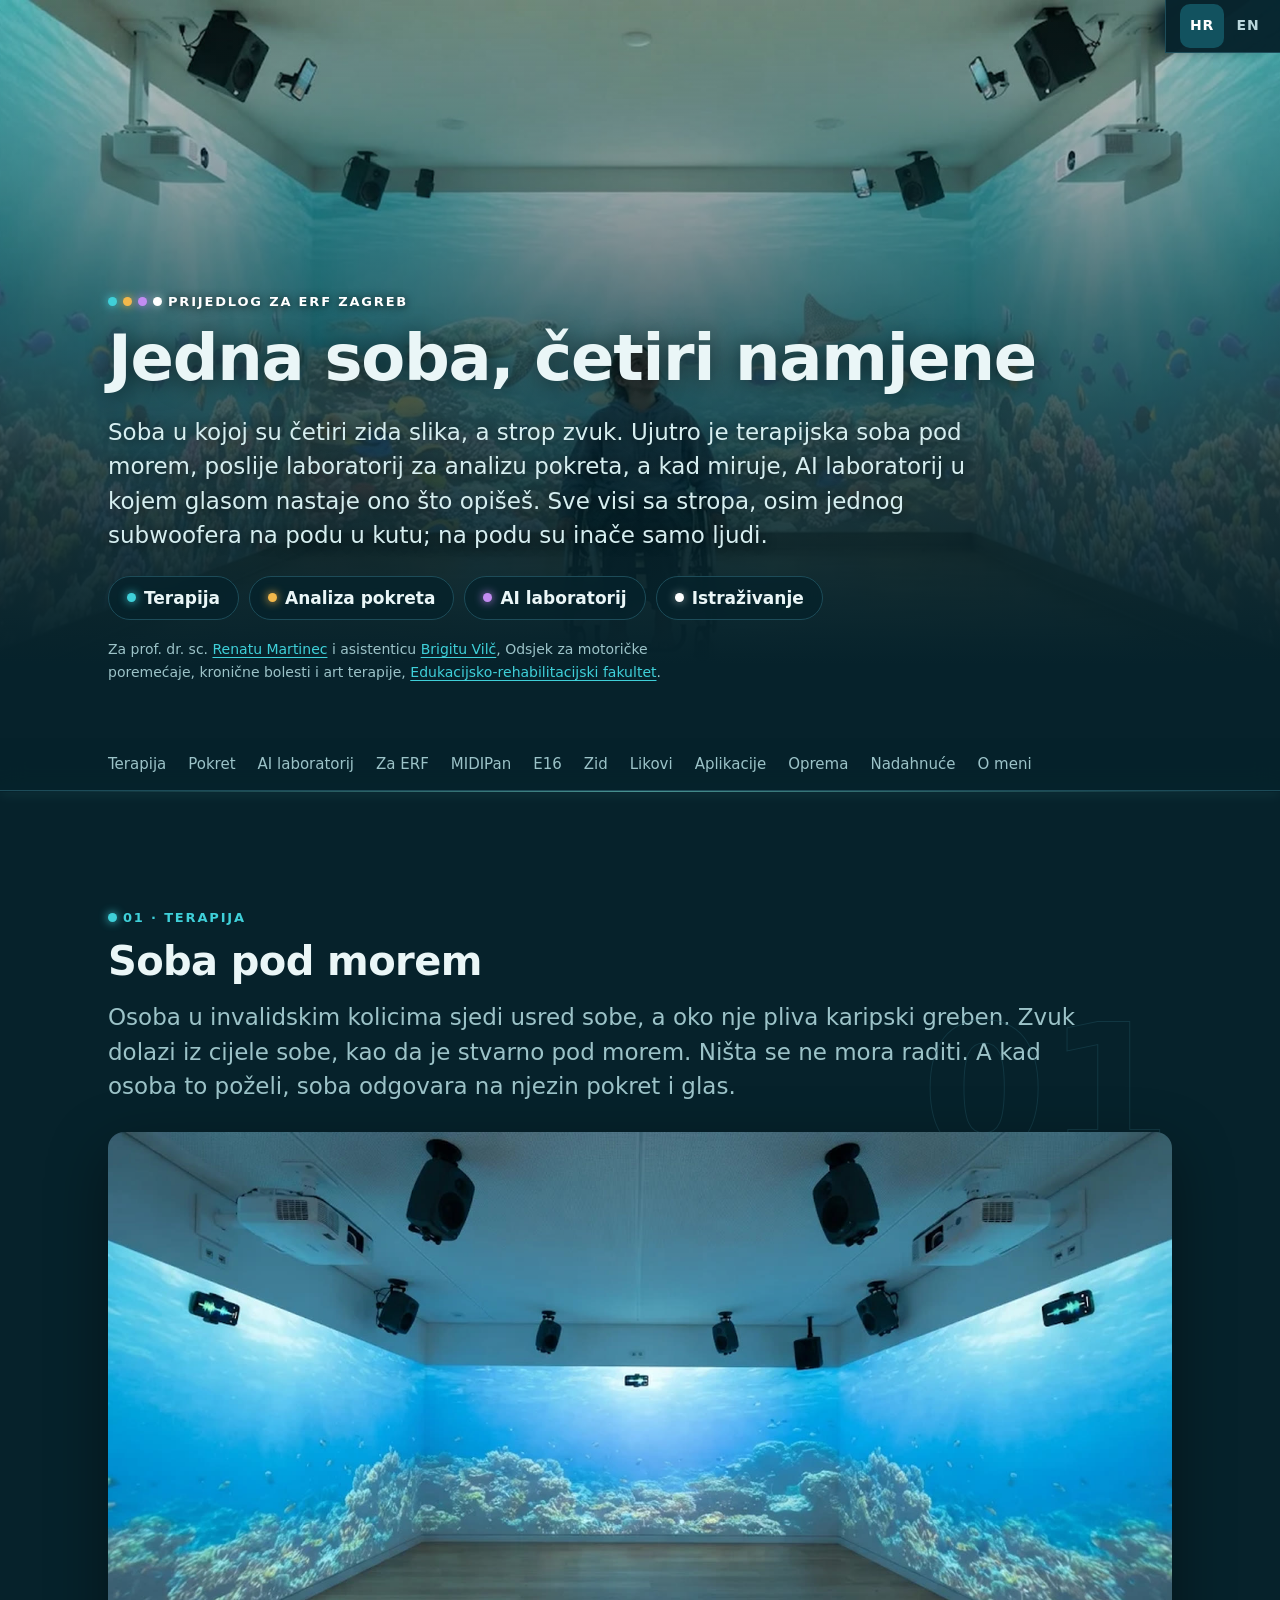
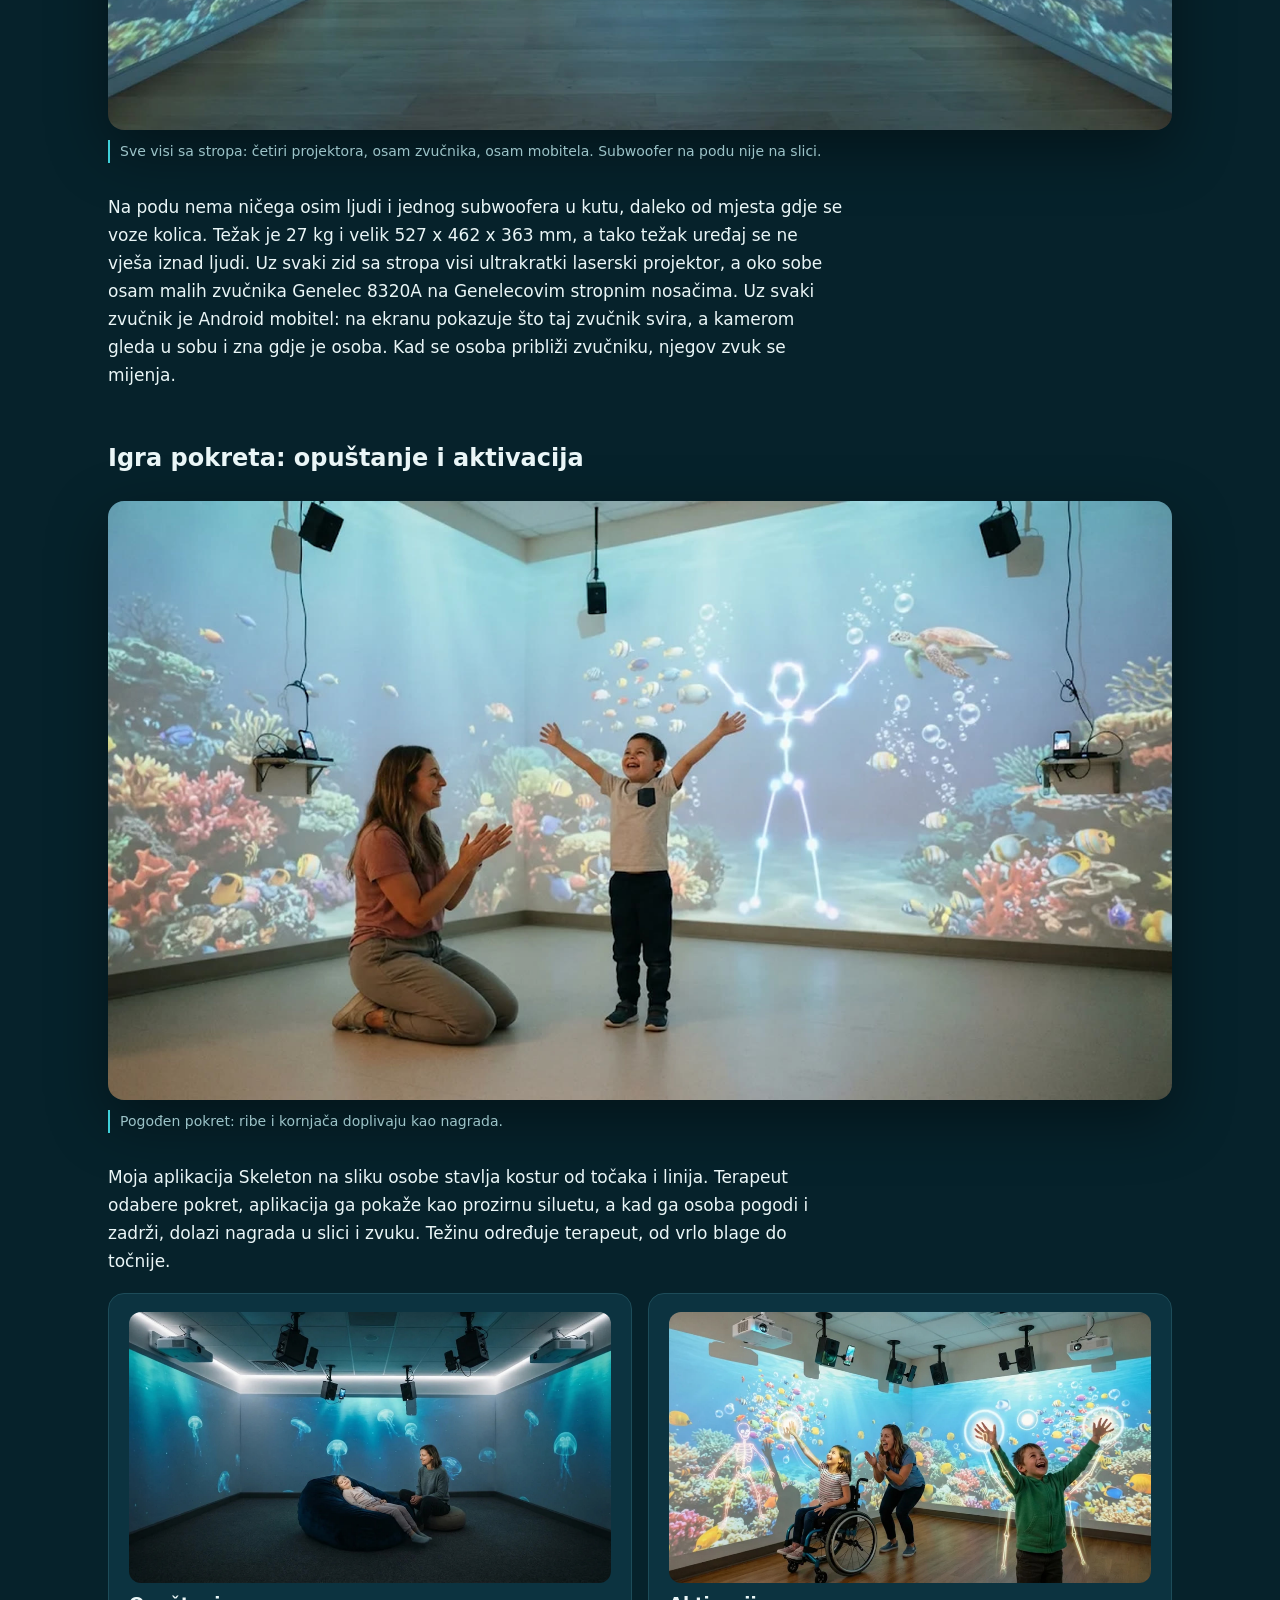
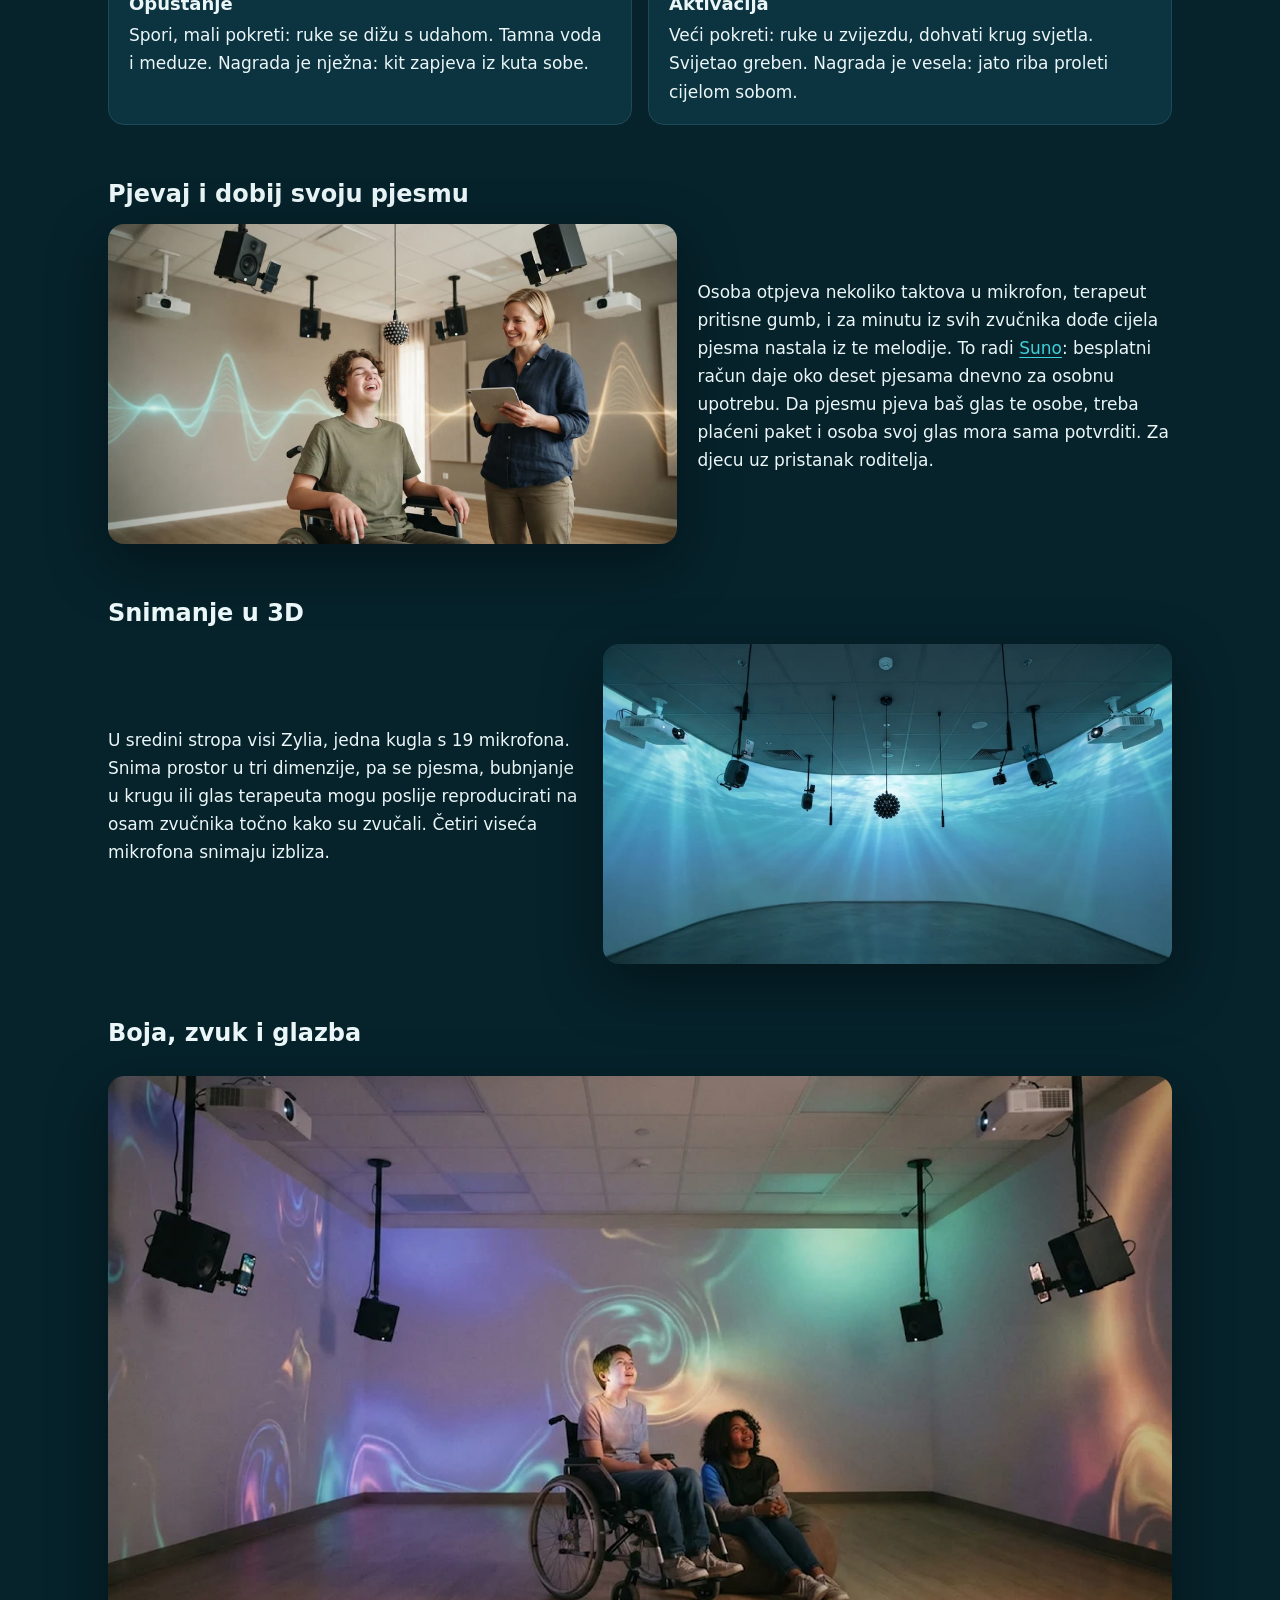
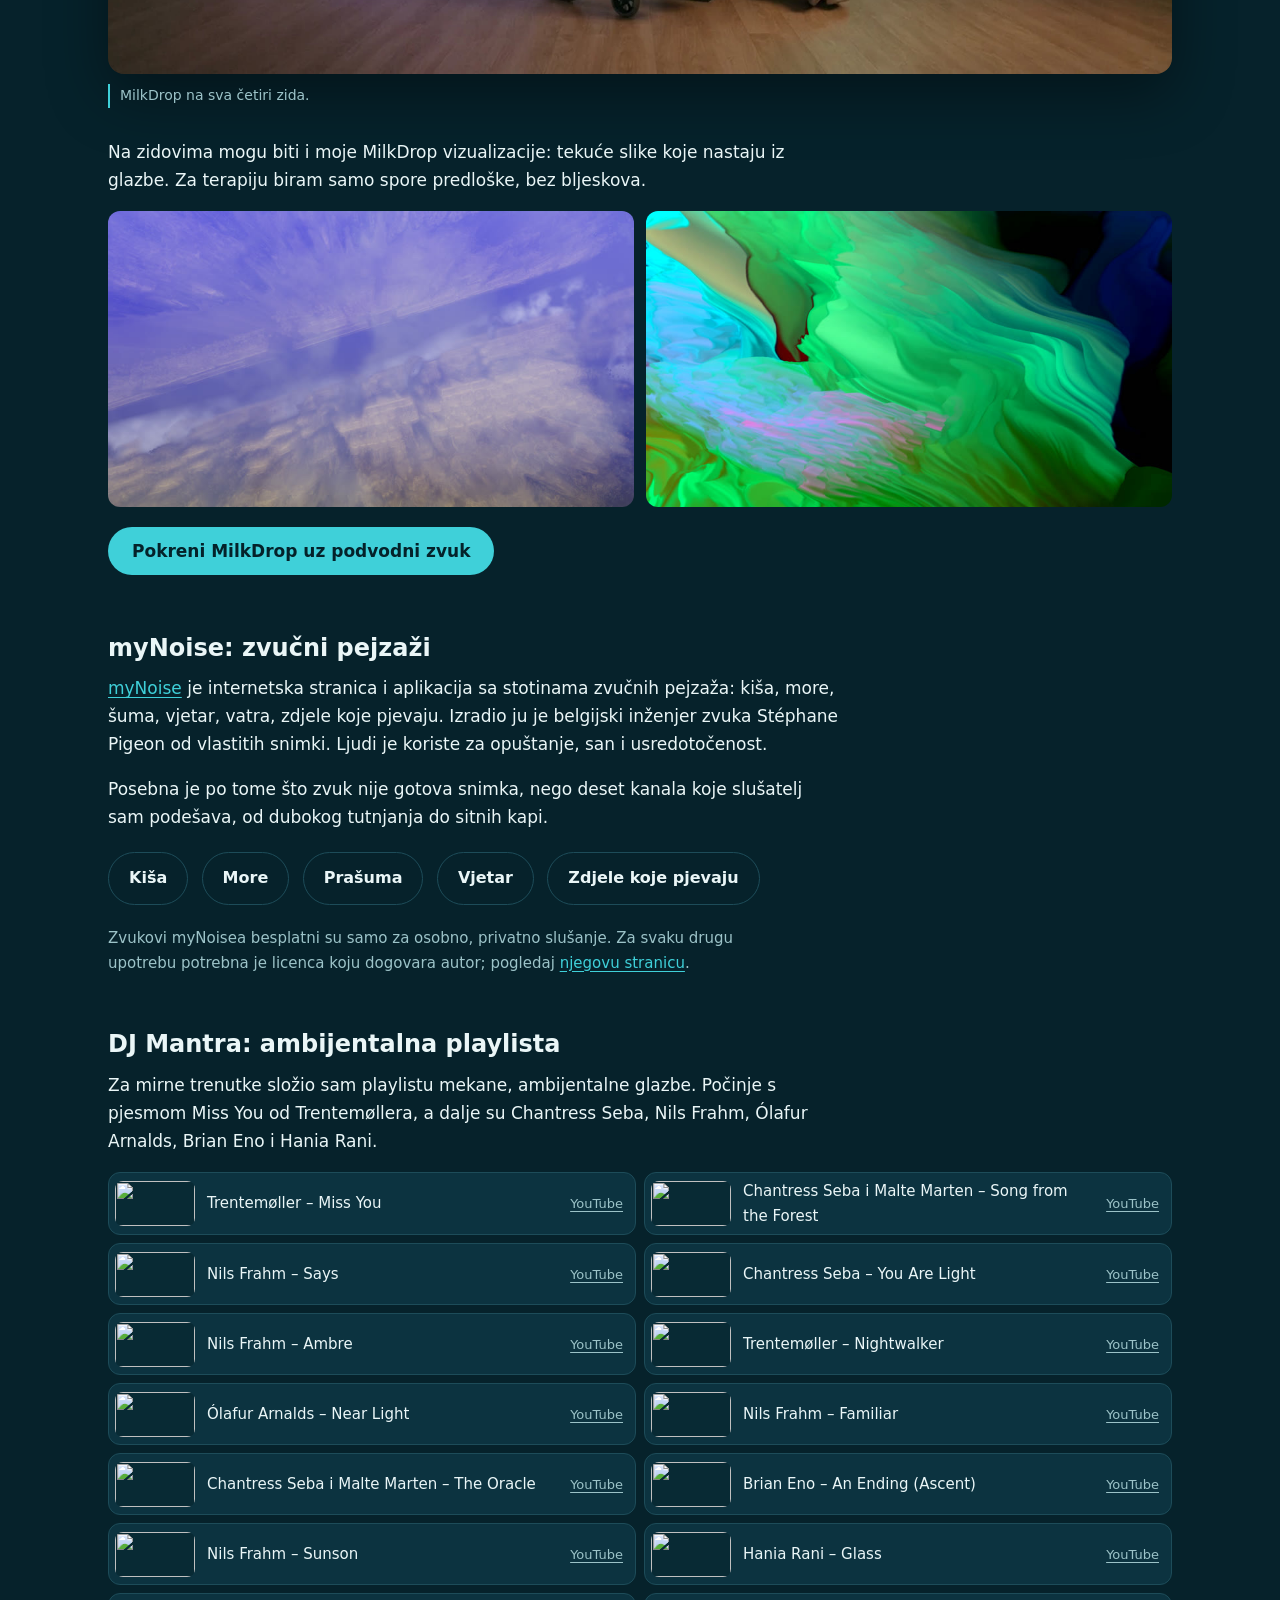
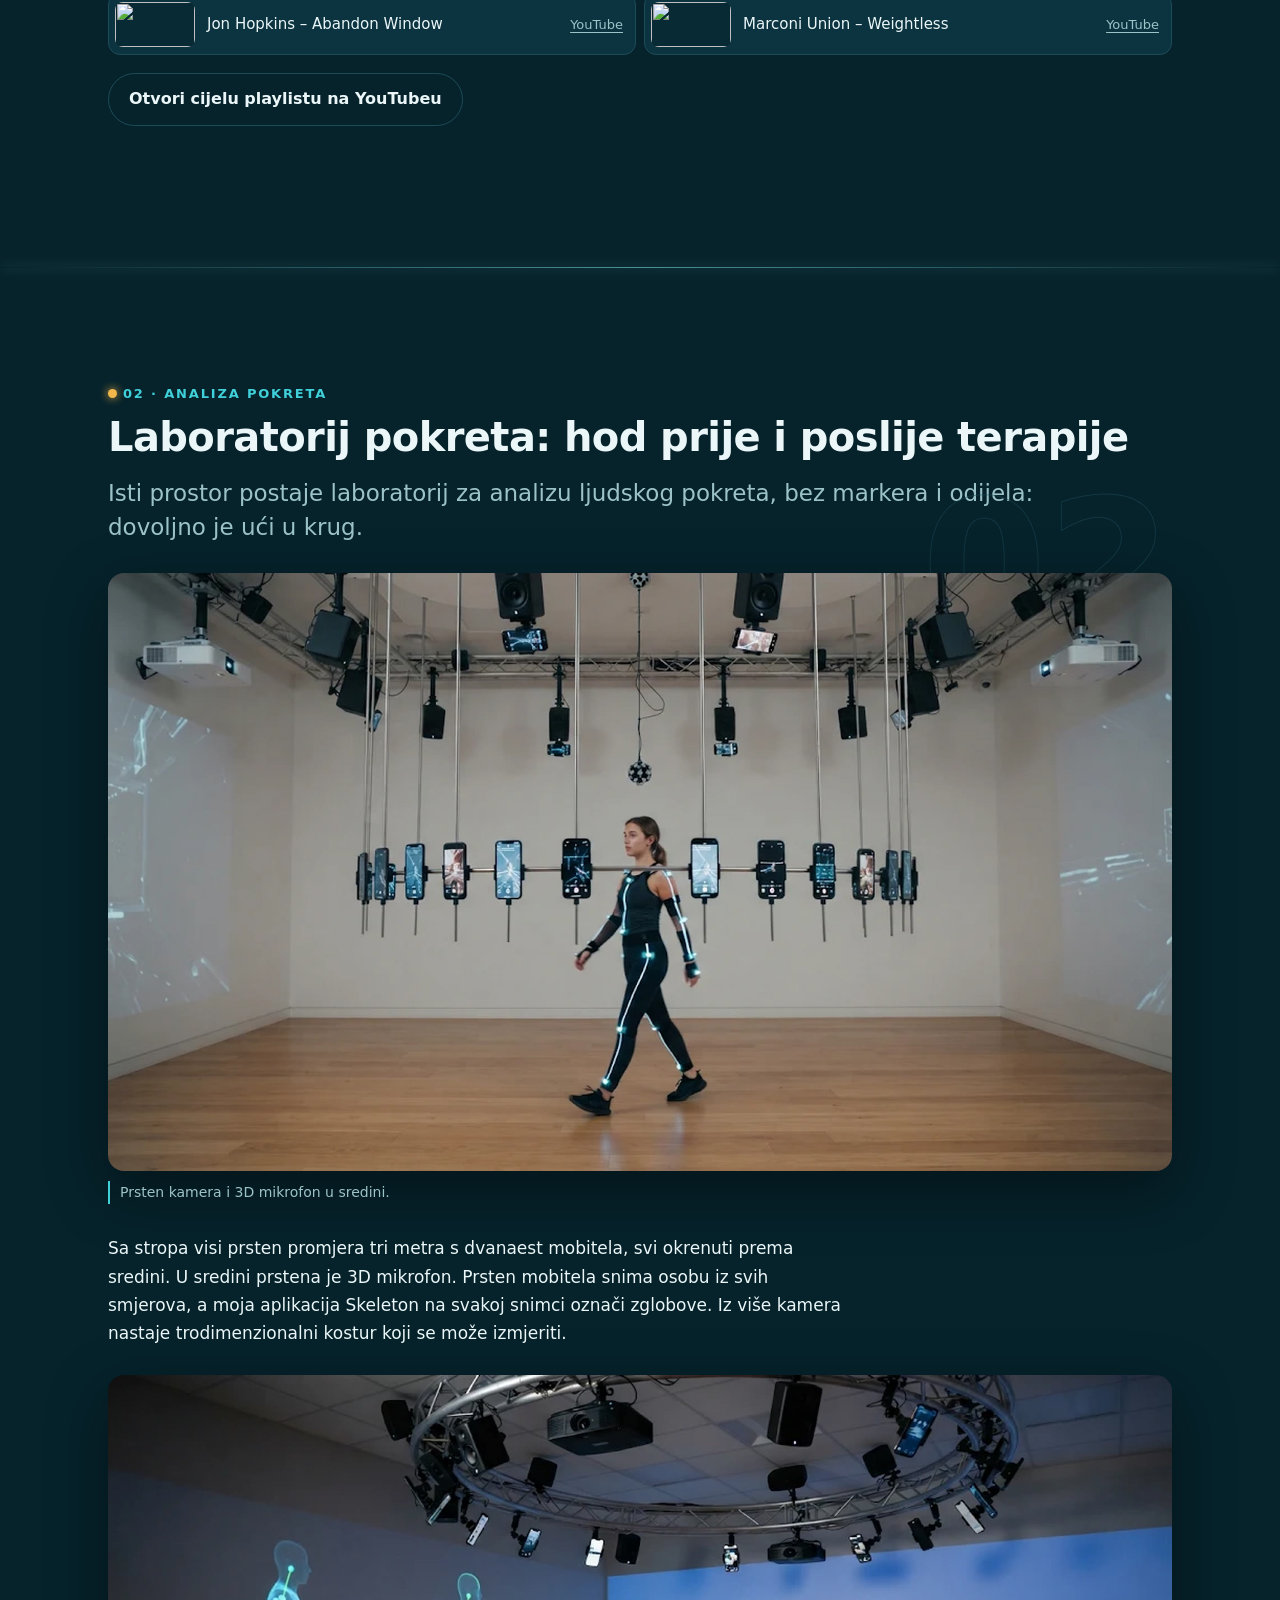
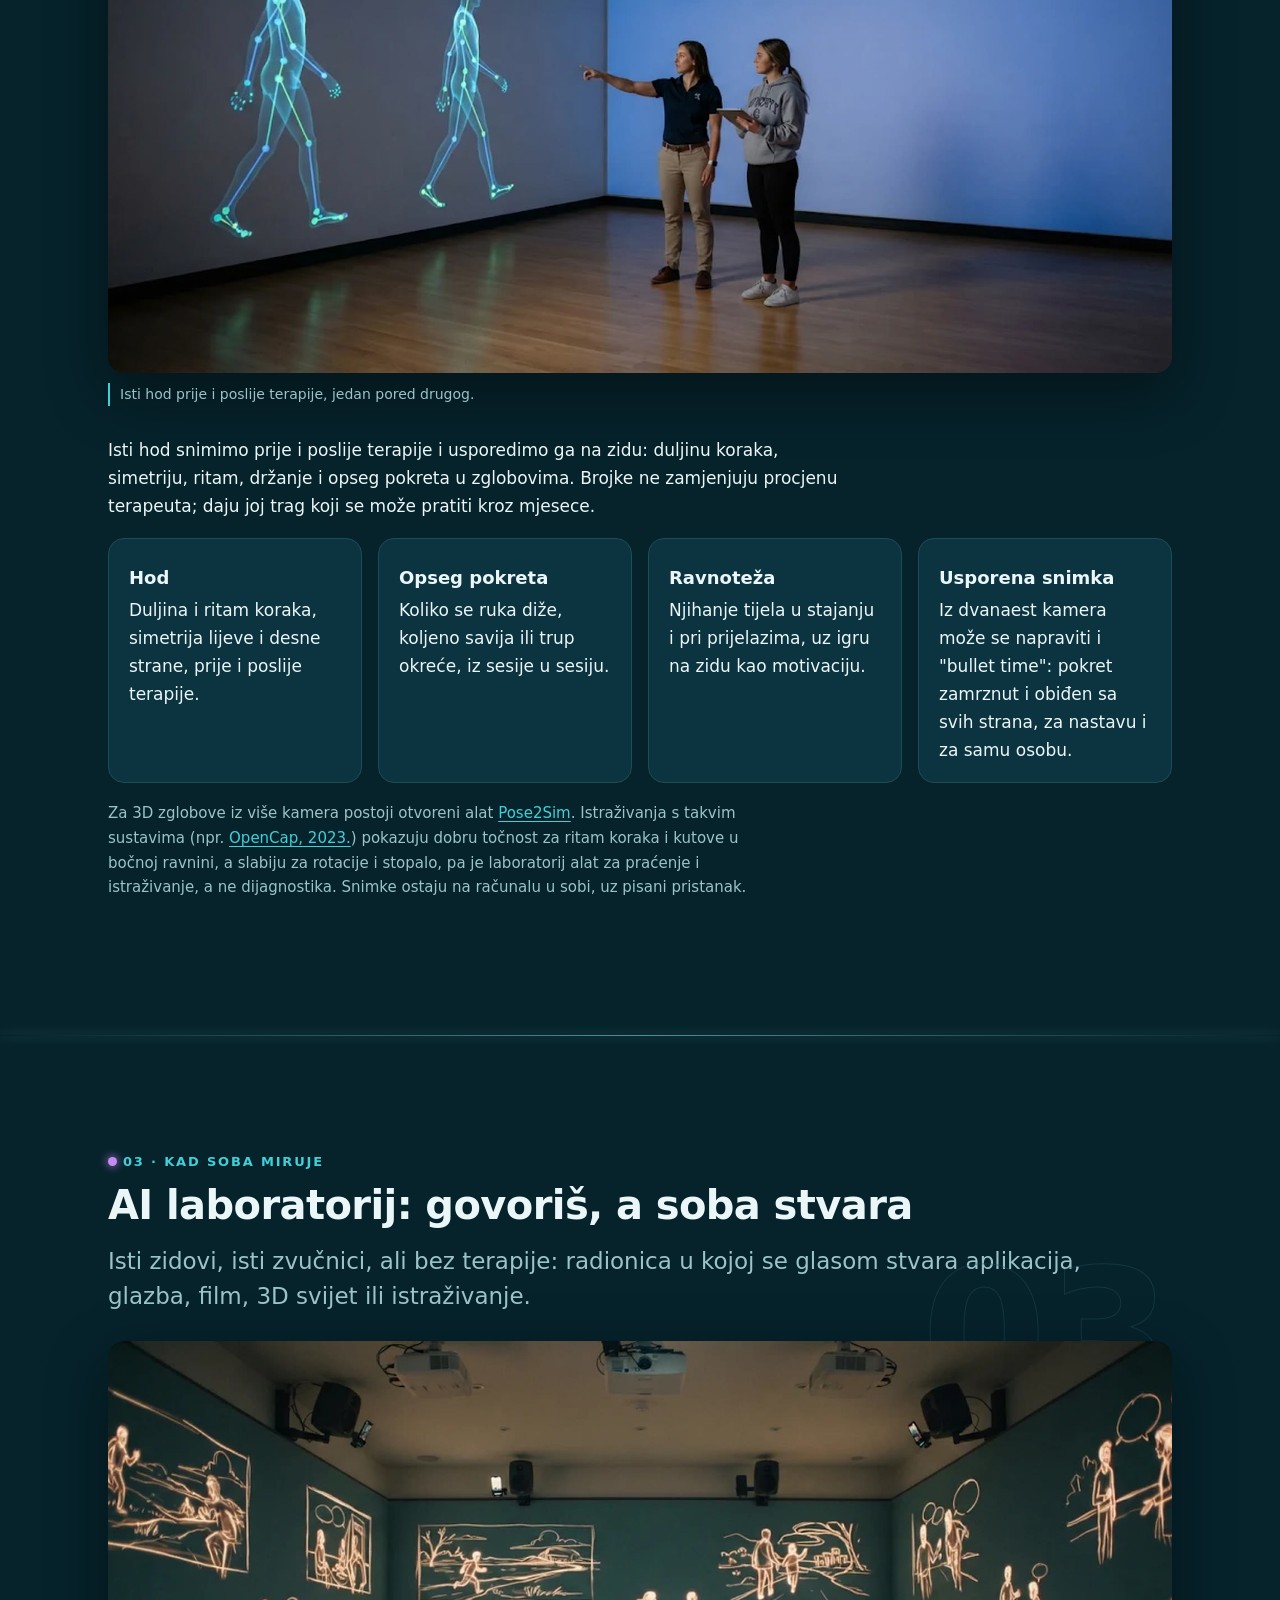
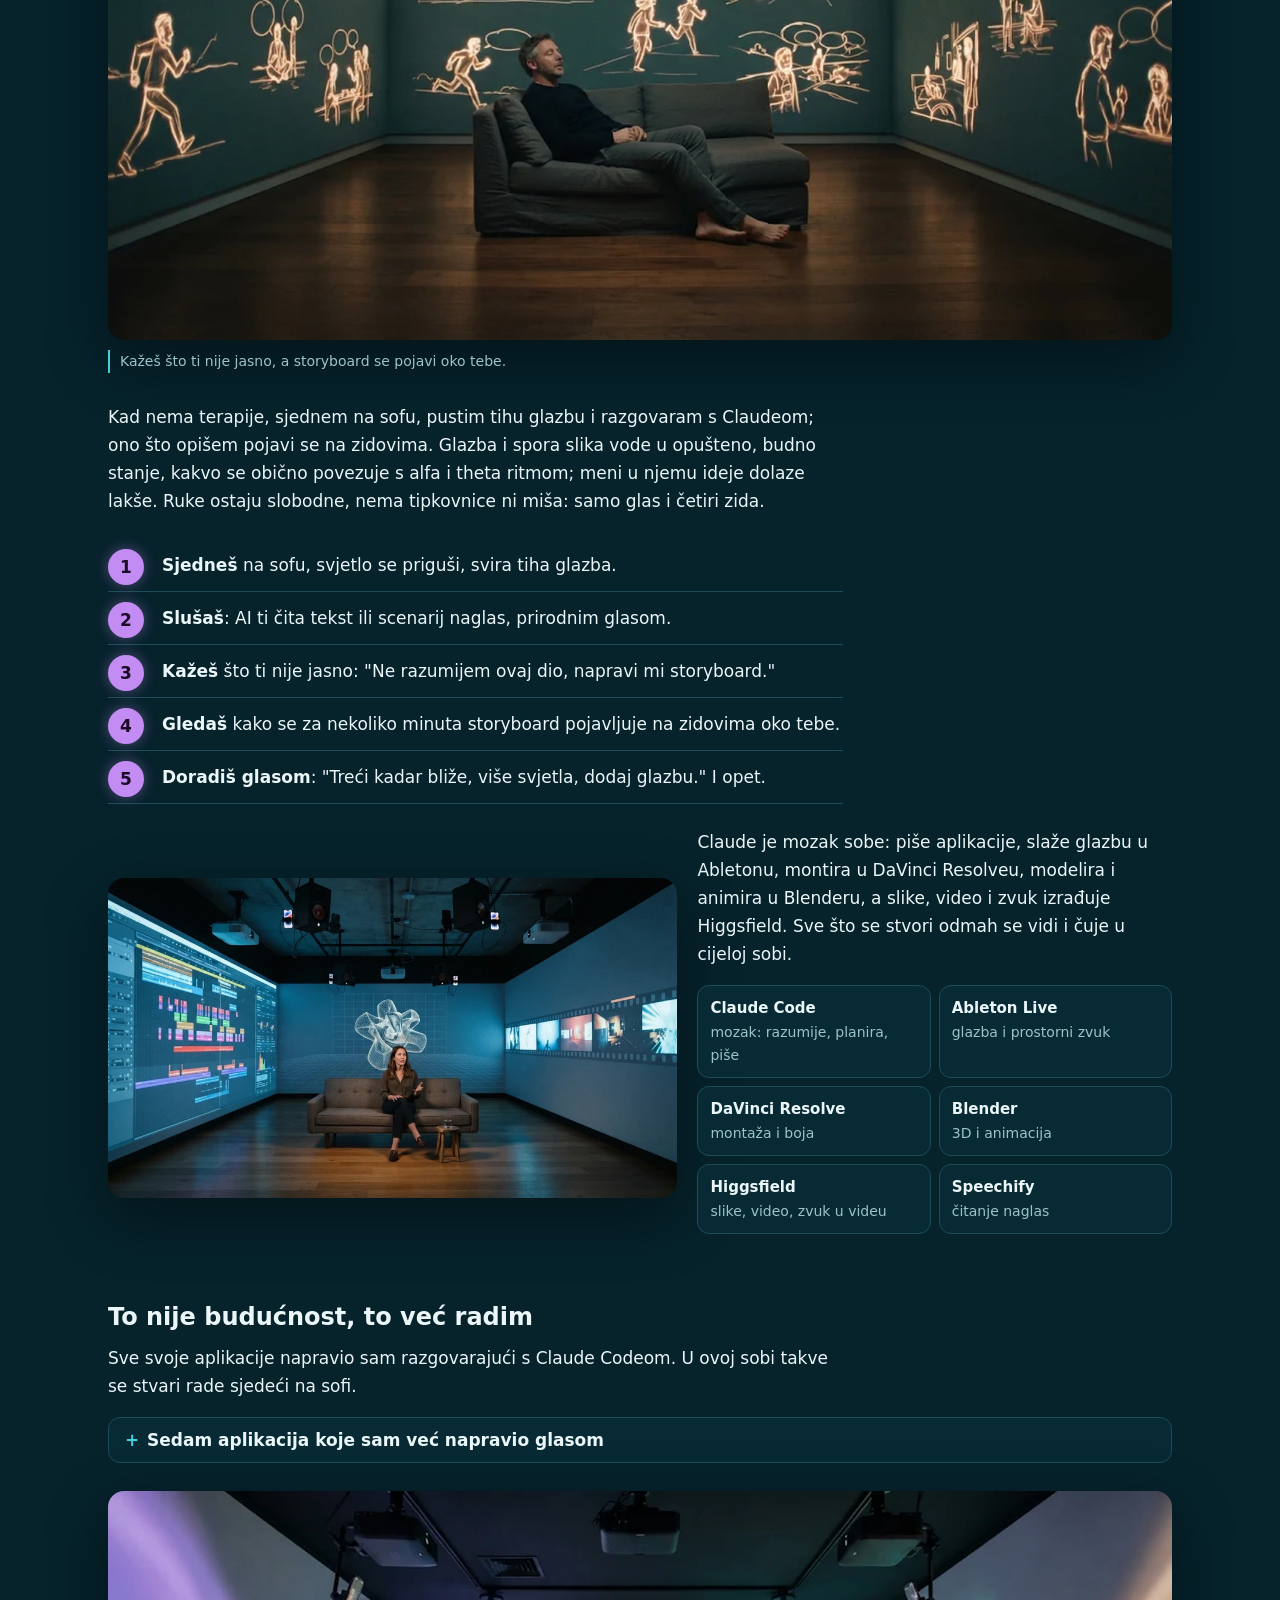
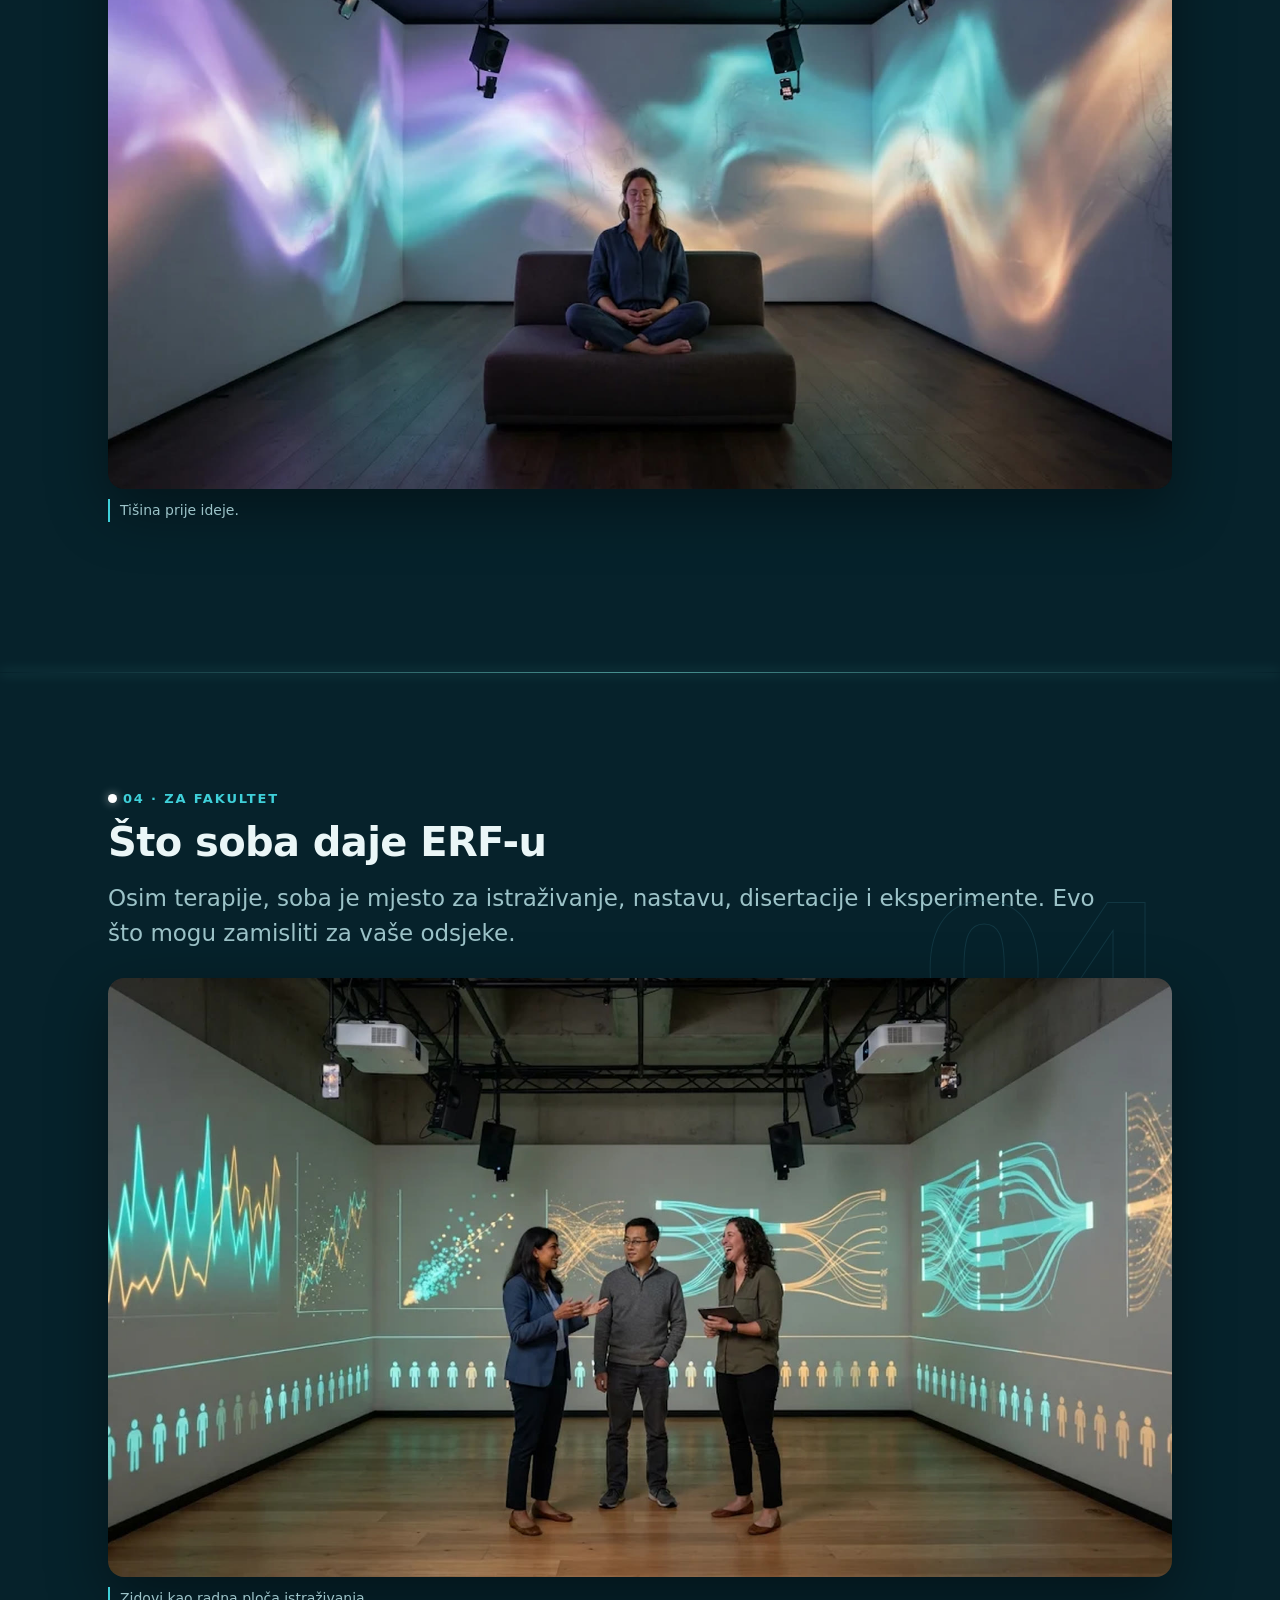
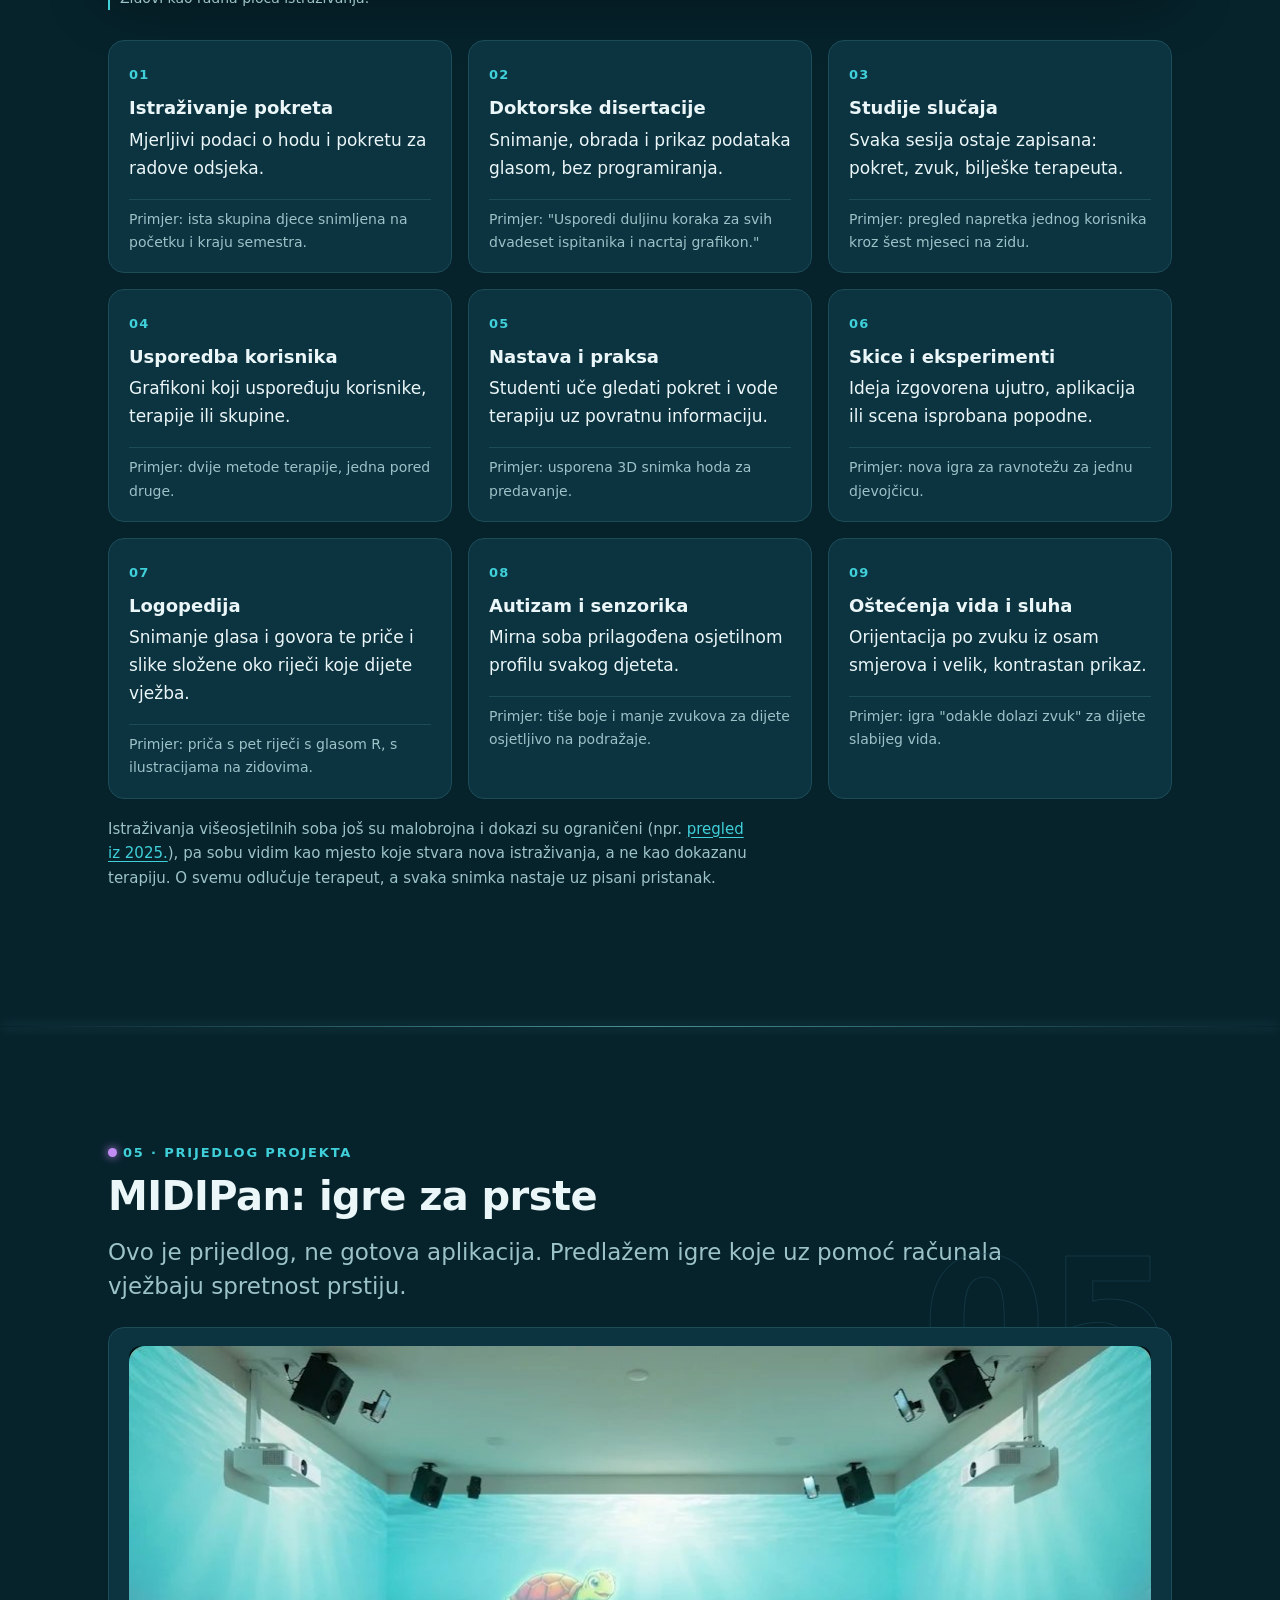
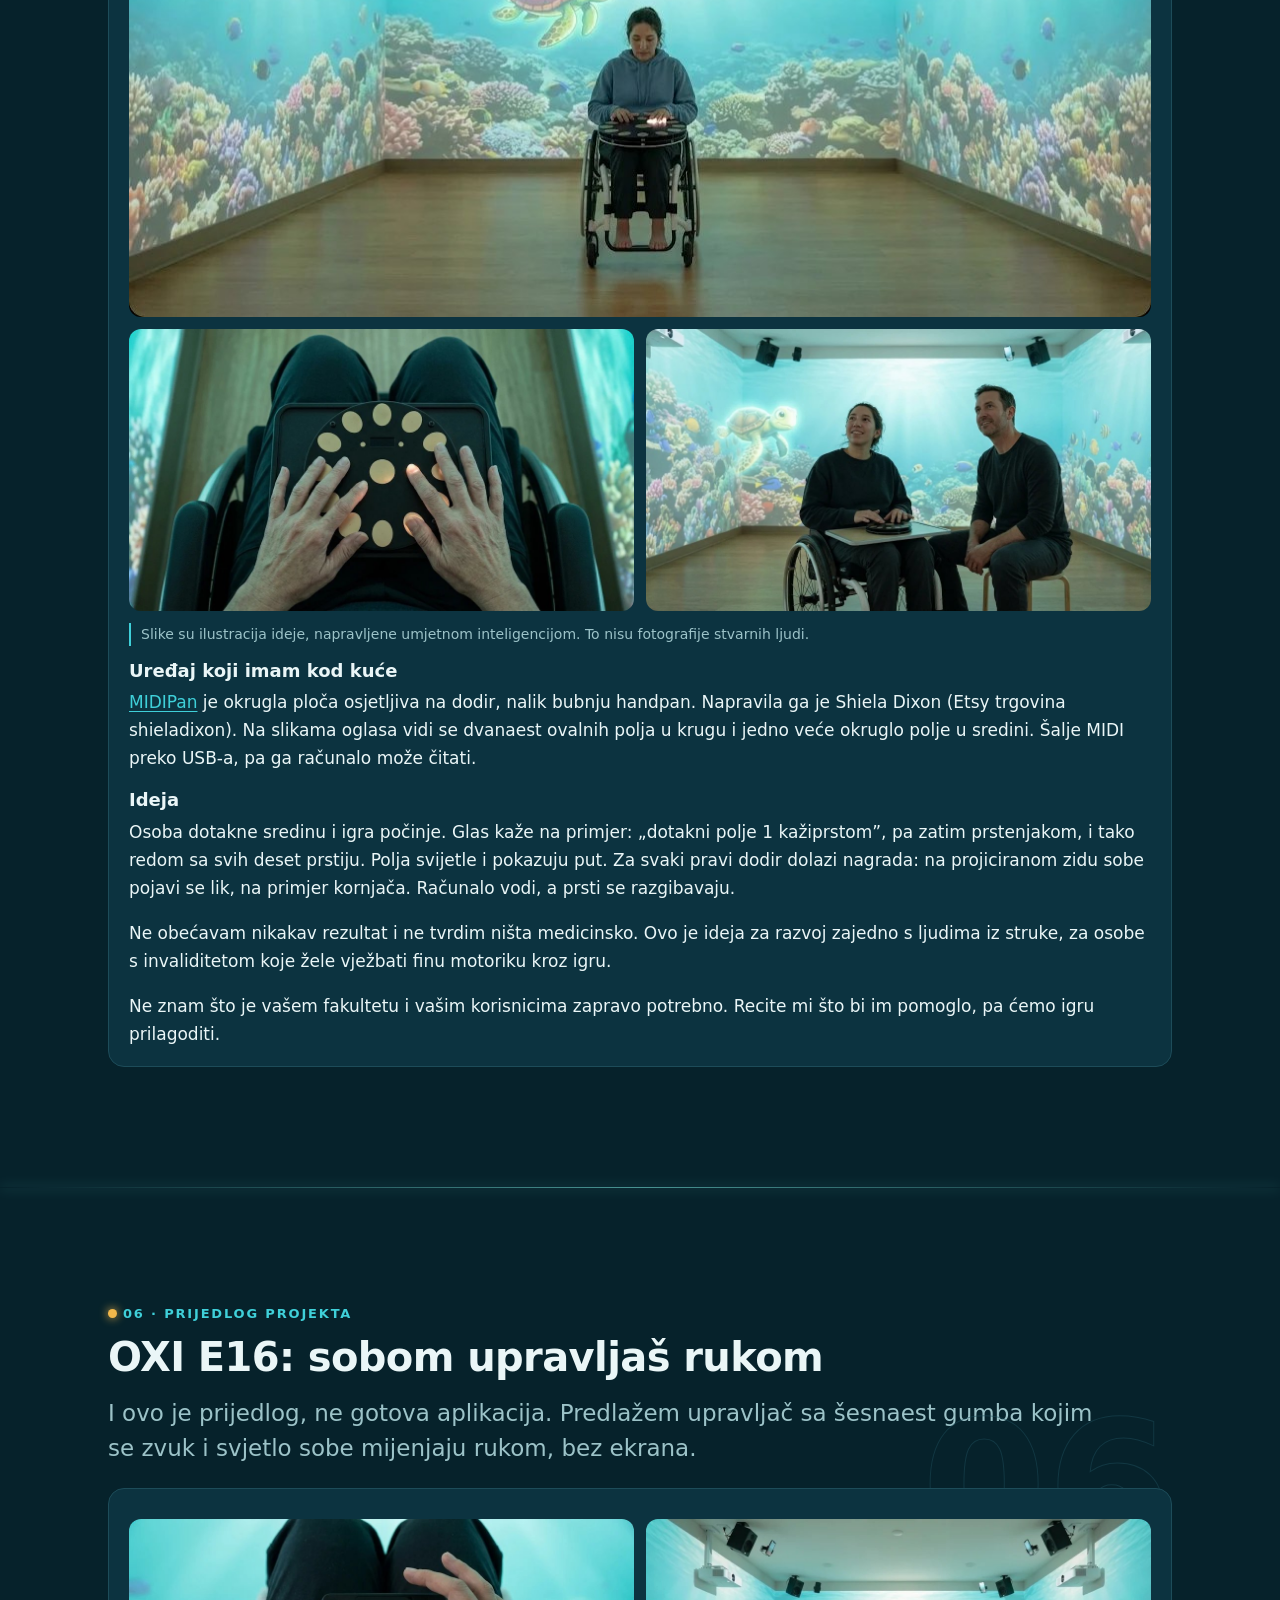
==== commit 11a42329: "Language switch fixed at the right end of the top bar, always on screen (one switch) Co-Authored-By:" ====
--- a/site/index.html
+++ b/site/index.html
@@ -32,7 +32,7 @@
 <body>
 <a class="skip" href="#terapija">Preskoči na sadržaj</a>
 <header class="hero">
-<nav class="langsw" aria-label="Jezik / Language"><a data-l="hr" href="/" hreflang="hr" lang="hr">HR</a>|<a data-l="en" href="/en/" hreflang="en" lang="en">EN</a></nav>
+<nav class="langsw" aria-label="Jezik / Language"><a data-l="hr" href="/" hreflang="hr" lang="hr">HR</a><a data-l="en" href="/en/" hreflang="en" lang="en">EN</a></nav>
 <img class="hero-img" src="img/room.jpg" srcset="img/room-960.jpg 960w, img/room.jpg 1920w" sizes="100vw" alt="Mlada osoba u invalidskim kolicima usred sobe gleda kornjaču i ražu na zidovima; projektori i zvučnici s mobitelima vise sa stropa, pod je prazan" width="1920" height="1072" fetchpriority="high">
 <div class="hero-in wrap">
 <p class="kicker"><i class="dot t"></i><i class="dot a"></i><i class="dot v"></i><i class="dot w"></i>Prijedlog za ERF Zagreb</p>
@@ -186,7 +186,8 @@
 </section>
 <section id="zid" class="sec"><div class="wrap"><span class="num" aria-hidden="true">07</span><p class="kicker"><i class="dot w"></i>07 · Prijedlog projekta</p><h2>Zid koji odgovara na dodir</h2><p class="lede">Može li projicirani zid reagirati kad ga osoba dotakne? Može, na nekoliko načina. Ovo je prijedlog za istraživanje sa stručnjacima fakulteta, ne gotov proizvod.</p></div>
 <div class="wrap"><div class="card">
-<div class="ph" role="img" aria-label="Mjesto za sliku: osoba u kolicima dotiče projiciranu vodu na zidu i od prstiju se šire valovi"><span>Slike stižu uskoro</span></div>
+<figure class="pic nat mp"><img src="img/touch-a-ripples.jpg" alt="Žena u invalidskim kolicima dotiče projiciranu vodu na zidu, a od njezine ruke se šire krugovi valova" width="1024" height="572" loading="lazy"></figure>
+<div class="mp-gal"><figure class="pic nat"><img src="img/touch-b-shape.jpg" alt="Dječak u kolicima posegne rukom prema svijetlećem cvijetu na zidu koji se otvara, a terapeutkinja čuči pokraj njega" width="1024" height="572" loading="lazy"></figure><figure class="pic nat"><img src="img/touch-c-together.jpg" alt="Žena i dječak svatko dotiču po jedan zid sobe, a oko njihovih ruku se šire krugovi valova" width="1024" height="572" loading="lazy"></figure></div>
 <h3 class="h4">Što postoji</h3>
 <ul>
 <li><b>Dubinska kamera</b> obješena sa stropa vidi ruku ili tijelo blizu zida, a softver to pretvara u dodir (<a href="https://www.orbbec.com/products/femto-bolt/" rel="noopener">Orbbec Femto Bolt</a> i Intelove RealSense kamere). Radi iz daljine, na zid se ništa ne ugrađuje. Ruku vidi bolje nego vrh prsta.</li>
@@ -209,14 +210,15 @@
 <li>Dvije osobe dodiruju zajedno, pa se nešto dogodi tek kad dotaknu obje.</li>
 <li>Sve sporo, bez bljeskanja, a promašaj ništa ne kažnjava. Terapeut određuje veličinu meta i koliko dugo ostaju.</li>
 </ul>
-<p>Granice: kamera vidi ruku blizu zida, ne osjeća pravi dodir, pa mete moraju biti velike i blage. Za fini rad prstima bolji je MIDIPan iz odjeljka <a href="#midipan">05</a>. Ne tvrdim nikakav rezultat i ne tvrdim ništa medicinsko.</p>
+<p>Granice: kamera vidi ruku blizu zida, ne osjeća pravi dodir, pa mete moraju biti velike i blage. Kod prednje projekcije osoba pred zidom baca sjenu na sliku, kao što se vidi na slikama. Za fini rad prstima bolji je MIDIPan iz odjeljka <a href="#midipan">05</a>. Ne tvrdim nikakav rezultat i ne tvrdim ništa medicinsko.</p>
 <p class="note">Izvori (pročitano 22.11.2026): <a href="https://www.orbbec.com/products/femto-bolt/" rel="noopener">Orbbec Femto Bolt</a>, <a href="https://techcommunity.microsoft.com/t5/mixed-reality-blog/microsoft-s-azure-kinect-developer-kit-technology-transfers-to/ba-p/3899122" rel="noopener">Microsoft</a>, <a href="https://www.intelcapital.com/realsense-completes-spin-out-from-intel-raises-50-million-to-accelerate-ai-powered-vision-for-robotics-and-biometrics/" rel="noopener">RealSense</a>, <a href="https://www.hokuyo-aut.jp/case/data.php?id=15" rel="noopener">Hokuyo</a>, <a href="https://www.media.mit.edu/projects/laserwall/overview/" rel="noopener">MIT LaserWall</a>, <a href="https://www.epson.eu/products/projector/ultra-short-throw/eb-770fi-projector/p/38508" rel="noopener">Epson EB-770Fi</a>, <a href="https://www.lumoplay.com" rel="noopener">LUMOplay</a>, <a href="https://eyeclick.com/sensory-rooms" rel="noopener">EyeClick</a>, <a href="https://omi.uk/omiwall" rel="noopener">omiWall</a>, <a href="https://www.tuio.org" rel="noopener">TUIO</a>.</p>
 <p class="note mp-cap">Slike su ilustracija ideje, napravljene umjetnom inteligencijom. To nisu fotografije stvarnih ljudi.</p>
 </div></div>
 </section>
 <section id="likovi-svjetla" class="sec"><div class="wrap"><span class="num" aria-hidden="true">08</span><p class="kicker"><i class="dot v"></i>08 · Prijedlog projekta</p><h2>Likovi od svjetla u sobi</h2><p class="lede">Slobodan hologram koji lebdi u zraku kao proizvod ne postoji; &bdquo;hologram&rdquo; je trgovački naziv za trikove zbog kojih lik izgleda kao da stoji u sobi. Zato ovdje govorim o liku od svjetla. Ovo je prijedlog za istraživanje sa stručnjacima fakulteta.</p></div>
 <div class="wrap"><div class="card">
-<div class="ph" role="img" aria-label="Mjesto za sliku: lik kornjače od svjetla lebdi u sobi ispred projiciranog grebena"><span>Slike stižu uskoro</span></div>
+<figure class="pic nat mp"><img src="img/light-a-turtle.jpg" alt="Velika kornjača od prozirnog svjetla lebdi u sobi ispred projiciranog grebena, a muškarac u kolicima je gleda" width="1024" height="572" loading="lazy"></figure>
+<div class="mp-gal"><figure class="pic nat"><img src="img/light-b-guide.jpg" alt="Prozirni lik od svjetla podiže ruku, a mlada žena u kolicima ponavlja pokret; uz nju sjedi terapeutkinja" width="1024" height="572" loading="lazy"></figure><figure class="pic nat"><img src="img/light-c-animal.jpg" alt="Mala svijetleća životinja nalik morskom konjiću lebdi uz otvorenu ruku dječaka u kolicima; pokraj njega sjedi odrasla žena" width="1024" height="572" loading="lazy"></figure></div>
 <h3 class="h4">Što odgovara ovoj sobi</h3>
 <p>Tri razine, od jednostavne do posebne:</p>
 <ol>
--- a/site/style.css
+++ b/site/style.css
@@ -145,7 +145,4 @@
 
 .pic.mp{max-width:1024px}.mp-gal{display:grid;grid-template-columns:1fr;gap:12px;max-width:1024px;margin:12px 0}@media(min-width:700px){.mp-gal{grid-template-columns:1fr 1fr}}.mp-gal .pic{margin:0}
 .mp-cap{max-width:1024px;color:var(--mute);font-size:14px;margin:6px 0 14px;padding-left:10px;border-left:2px solid var(--accent)}
-.langsw{position:absolute;top:12px;right:16px;z-index:5;background:#06222bcc;border:1px solid var(--line);border-radius:999px;padding:5px 12px;font-size:14px;letter-spacing:.06em;color:var(--mute)}.langsw a{color:inherit;text-decoration:none;padding:0 4px}.langsw a.on{color:var(--ink);font-weight:700}.langsw a:focus-visible{outline:2px solid var(--accent);outline-offset:2px}
-.sb{display:grid;grid-template-columns:repeat(auto-fit,minmax(250px,1fr));gap:10px;margin:12px 0}.sb>div{background:var(--bg2);border:1px solid var(--line);border-radius:12px;padding:10px 14px}.sb h4{margin:0 0 6px;font-size:15px;color:var(--accent)}.sb ul{margin:0;padding-left:18px;font-size:15px}.sb li{margin:0 0 5px}
-.scheme .xlr{stroke:#c9e27a}
-.catalogue{margin:14px 0}.catalogue .mk-g{margin:18px 0 6px;font-size:16px;color:var(--accent)}.sb.cat>div h4{margin:0 0 2px;font-size:16px;color:var(--ink)}.sb.cat p{margin:4px 0;font-size:14.5px}.sb.cat .mk-pl{color:var(--mute);font-size:13.5px}.sb.cat .mk-pr{color:var(--ink)}.sb.cat .mk-ln a{margin-right:4px}.catalogue ol{padding-left:20px}.catalogue ol li{margin:0 0 6px}
+.langsw{position:fixed;top:0;right:0;z-index:60;height:53px;display:flex;align-items:center;gap:2px;padding:0 10px 0 14px;background:#06222bf5;border-left:1px solid var(--line);border-bottom:1px solid var(--line);box-shadow:-14px 0 14px -6px #06222bf5;font-size:14px;letter-spacing:.06em;color:var(--mute);box-sizing:border-box}.langsw a{color:#b9d6dc;text-decoration:none;min-width:44px;height:44px;display:inline-flex;align-items:center;justify-content:center;border-radius:10px;font-weight:600}.langsw a.on{color:#fff;font-weight:800;background:#12525f}.langsw a:focus-visible{outline:2px solid var(--accent);outline-offset:-2px}.langsw .sep{display:none}.topnav .wrap{padding-right:150px}
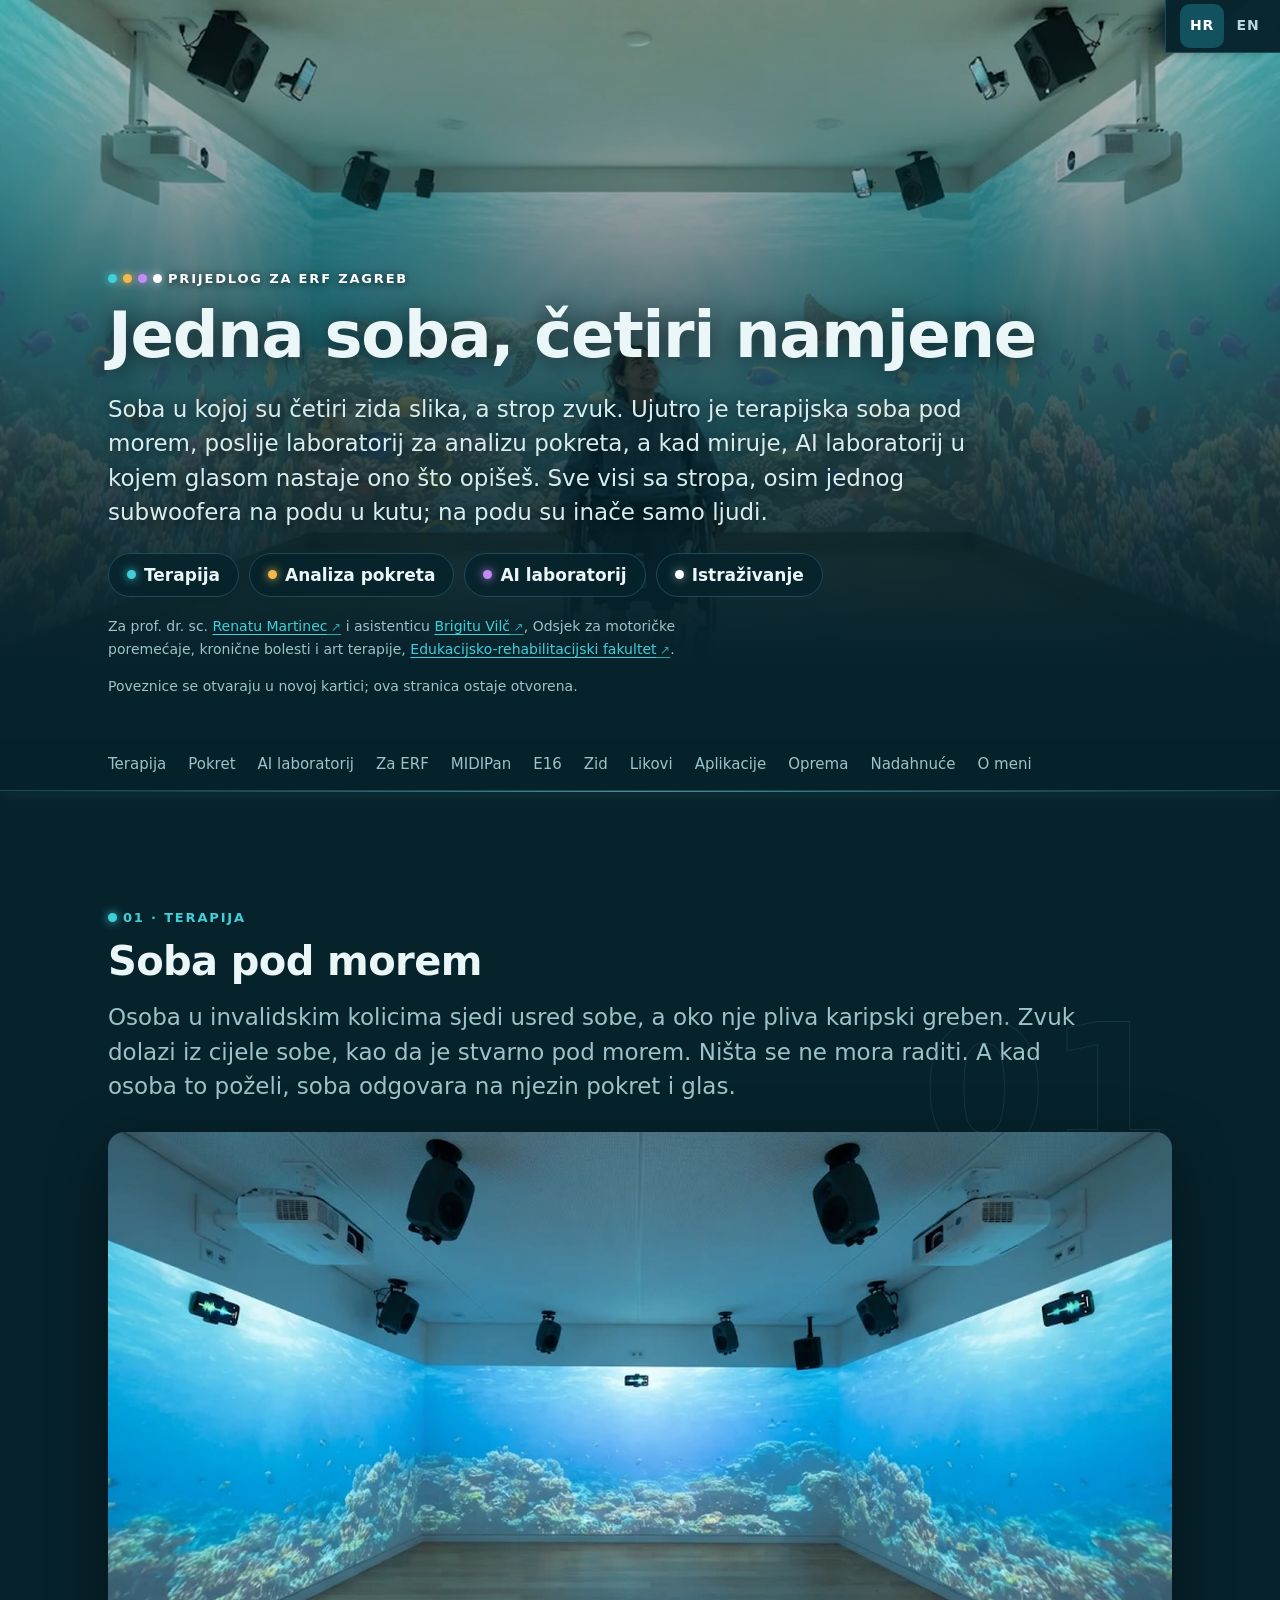
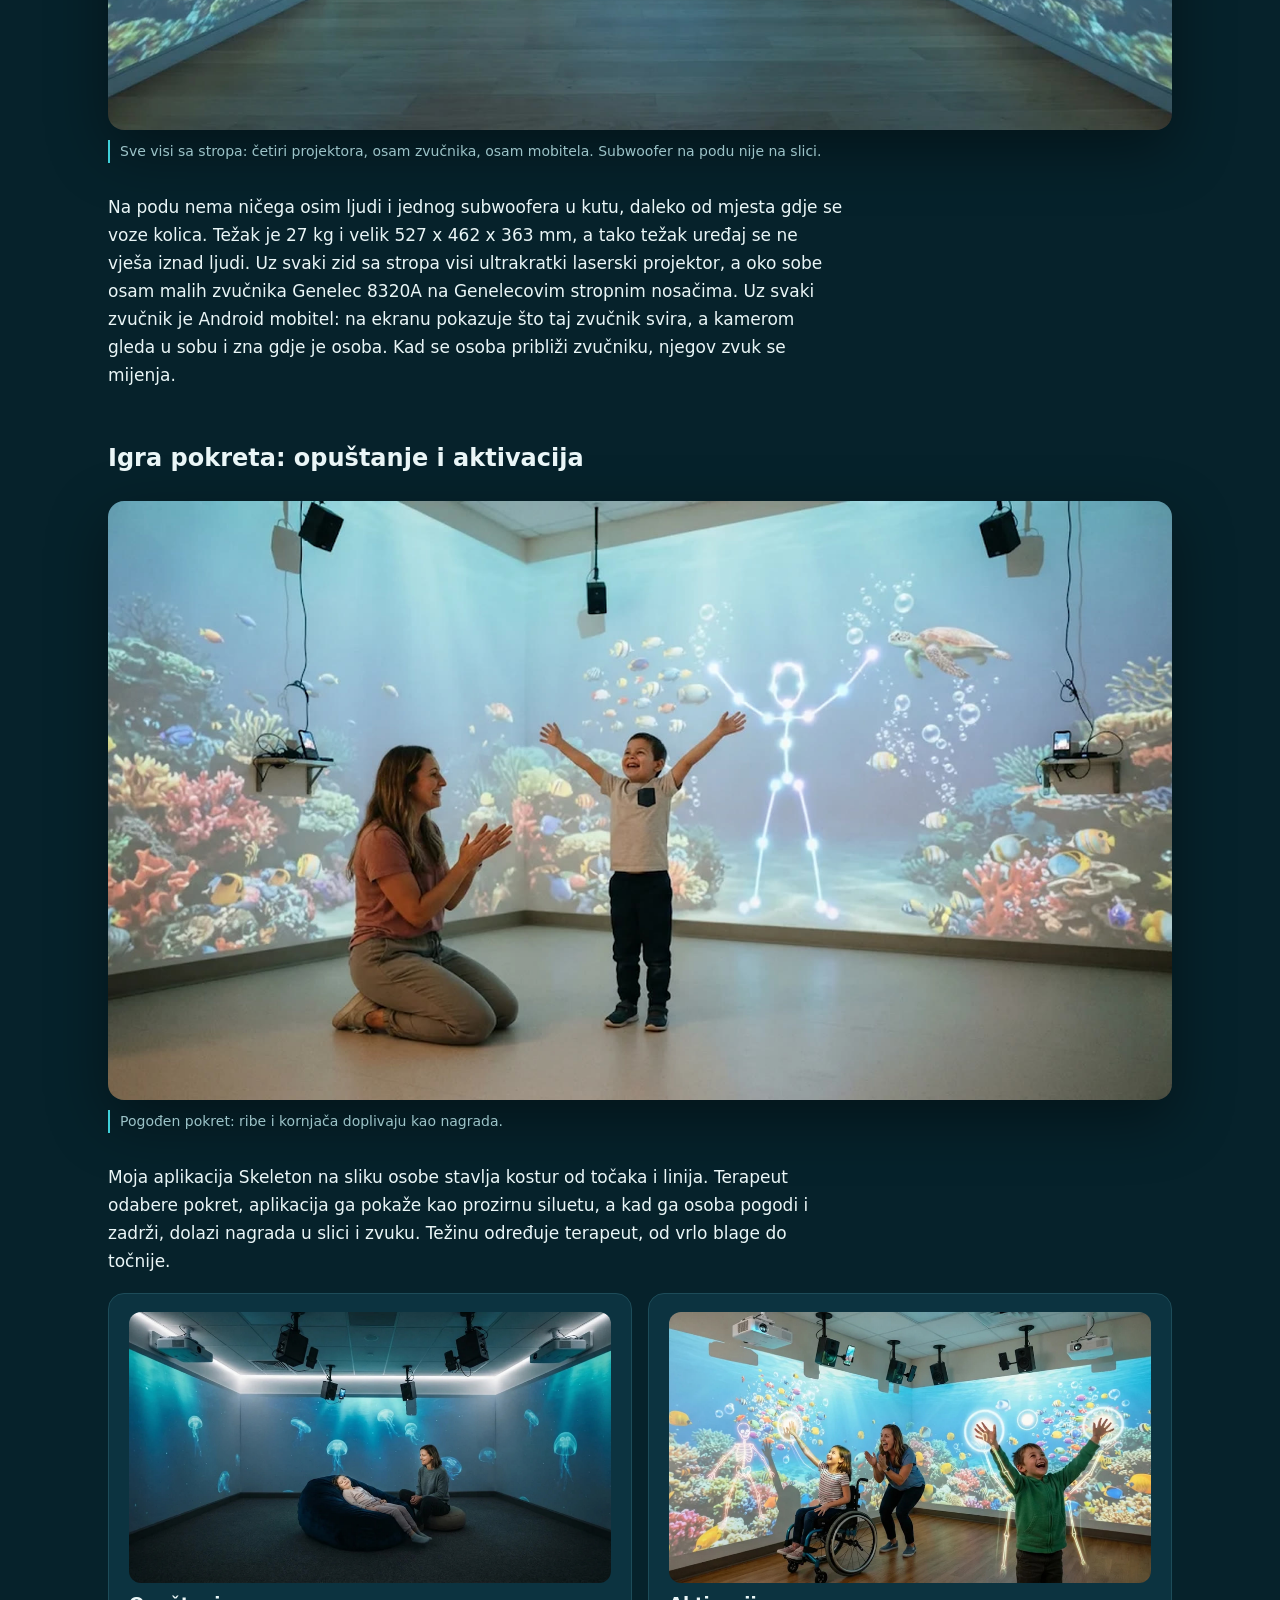
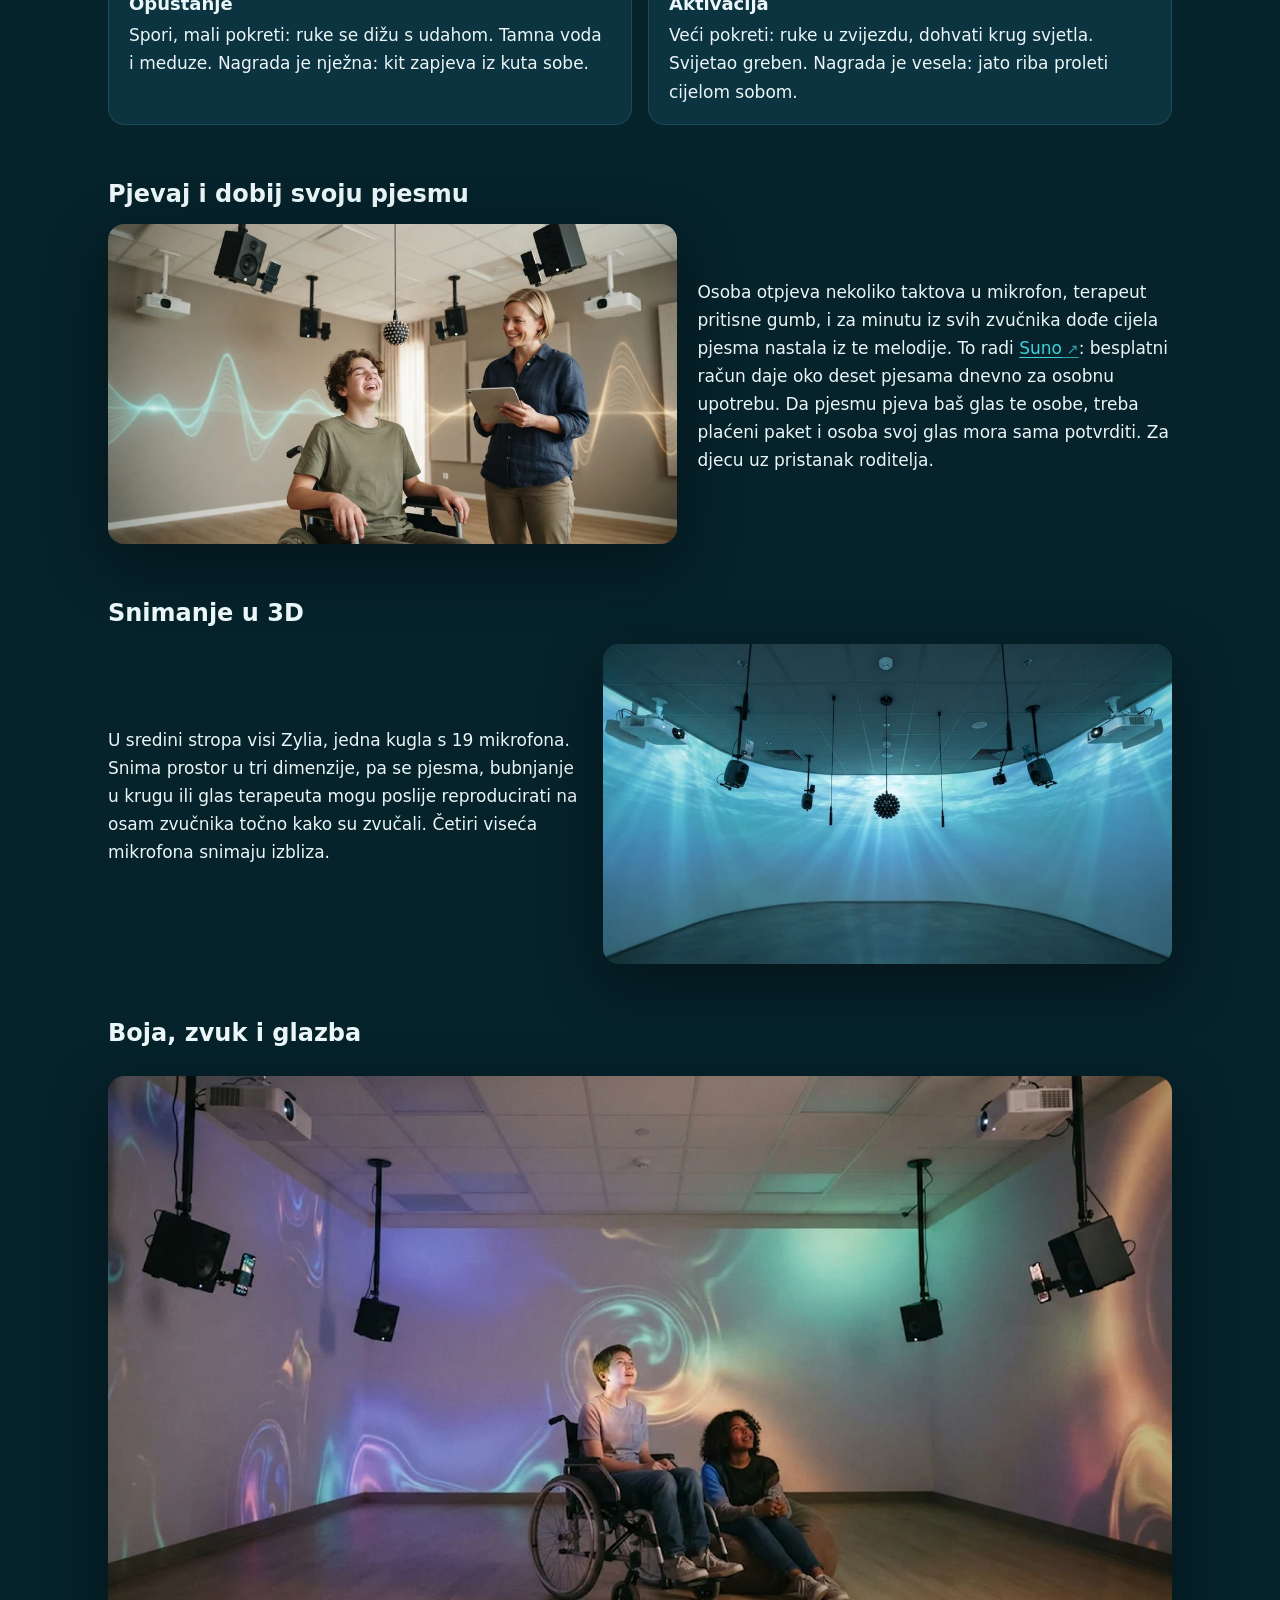
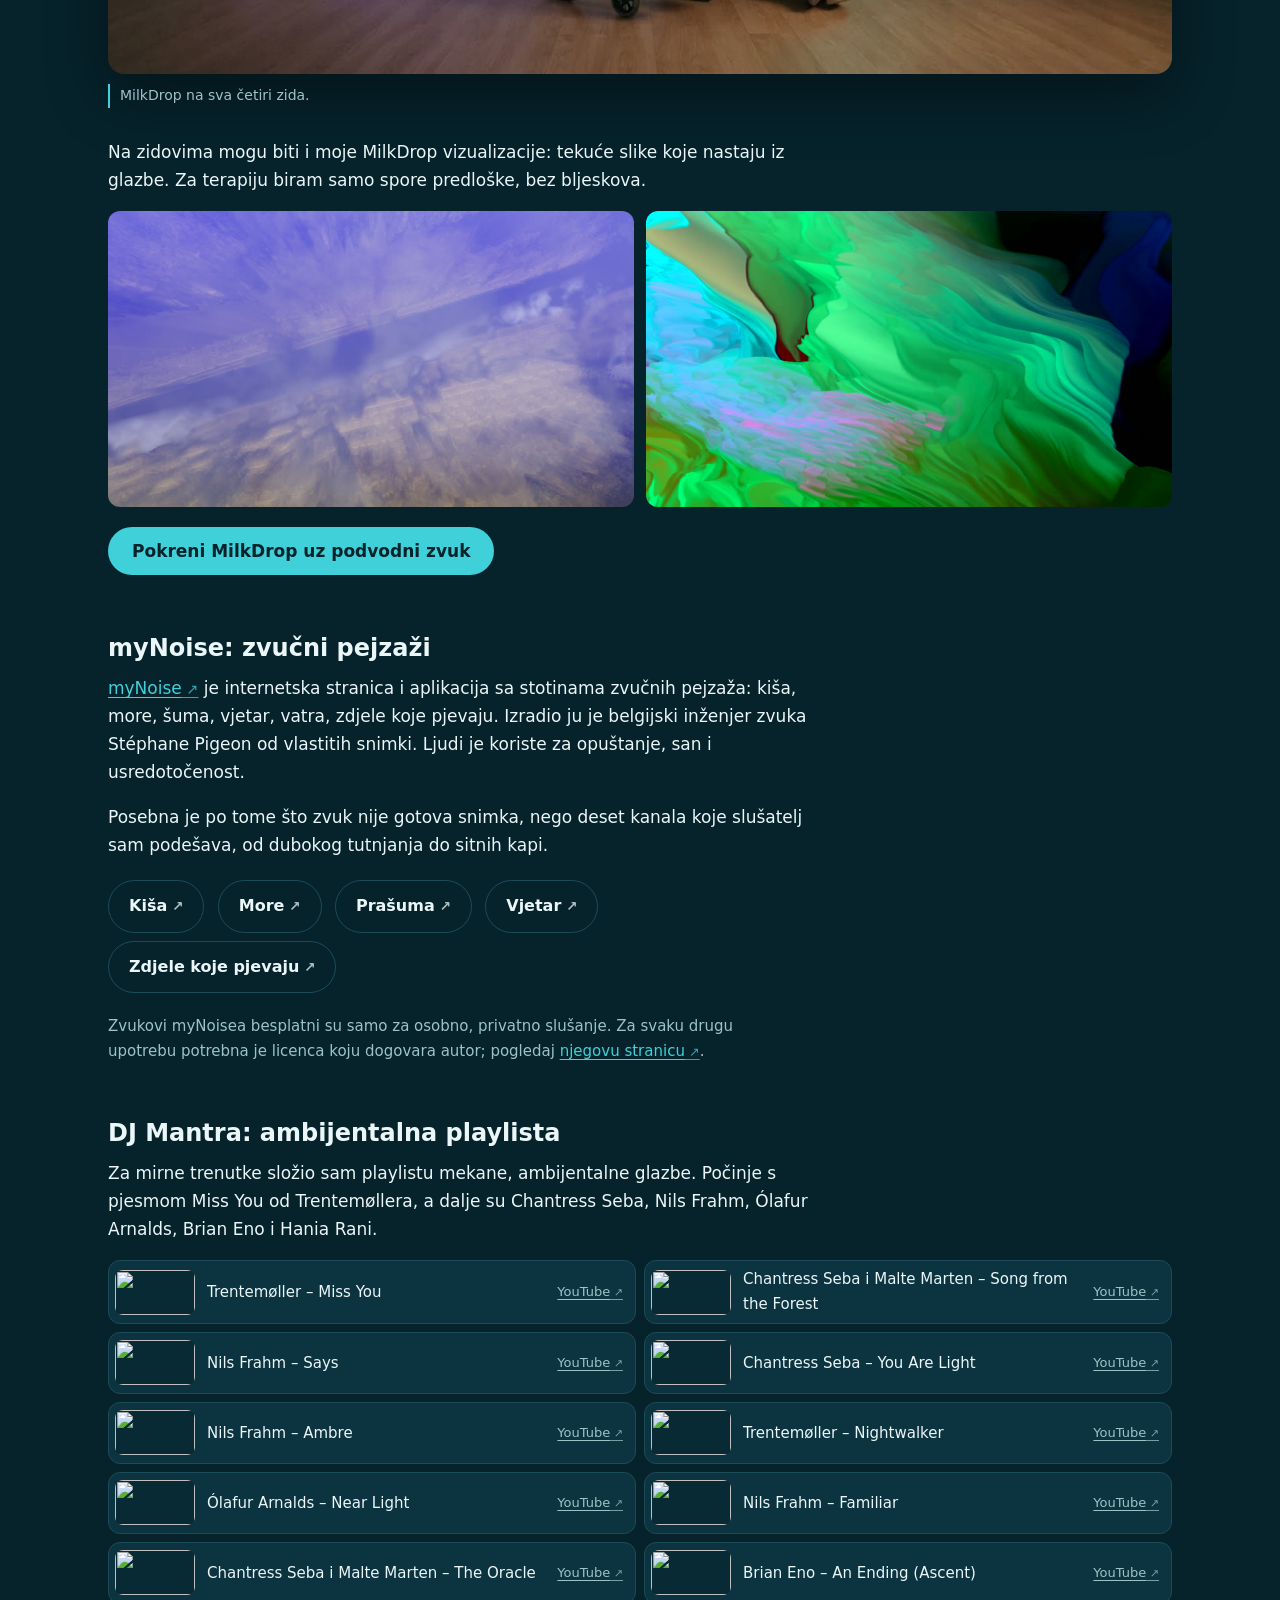
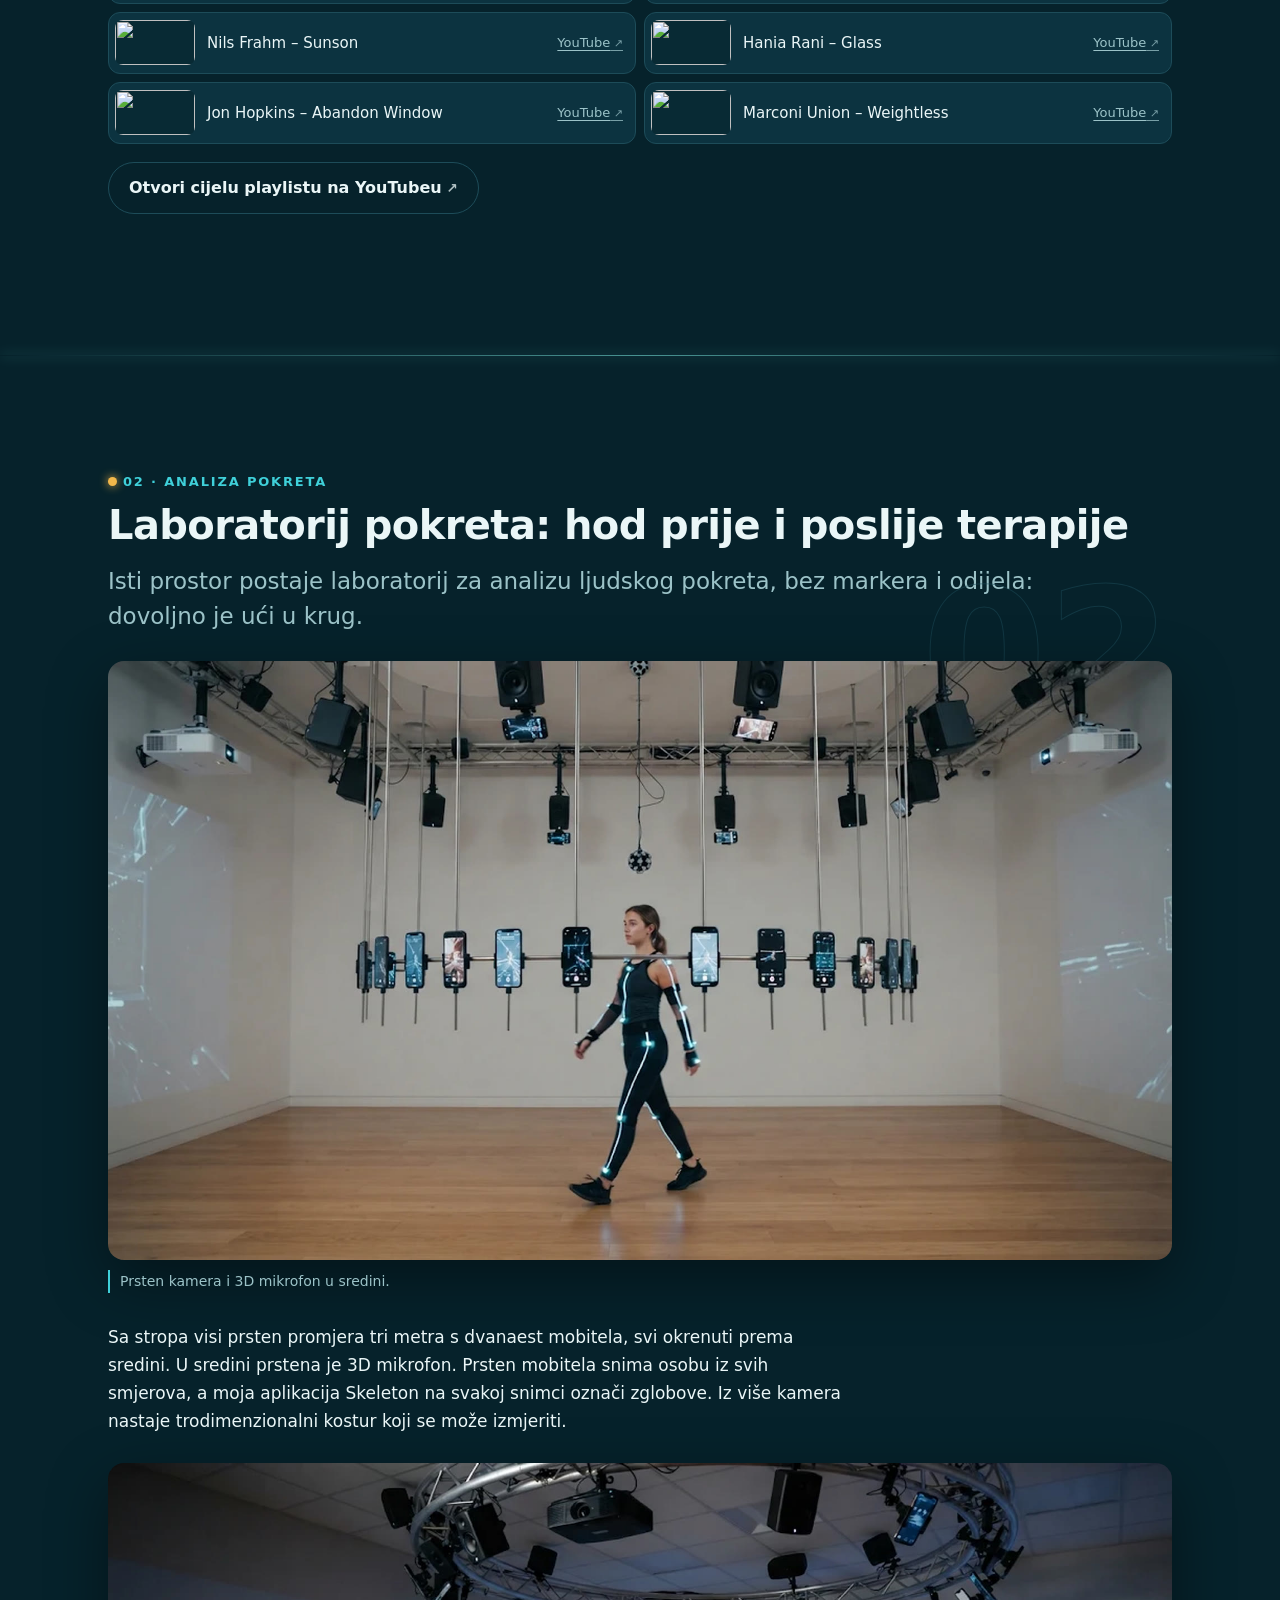
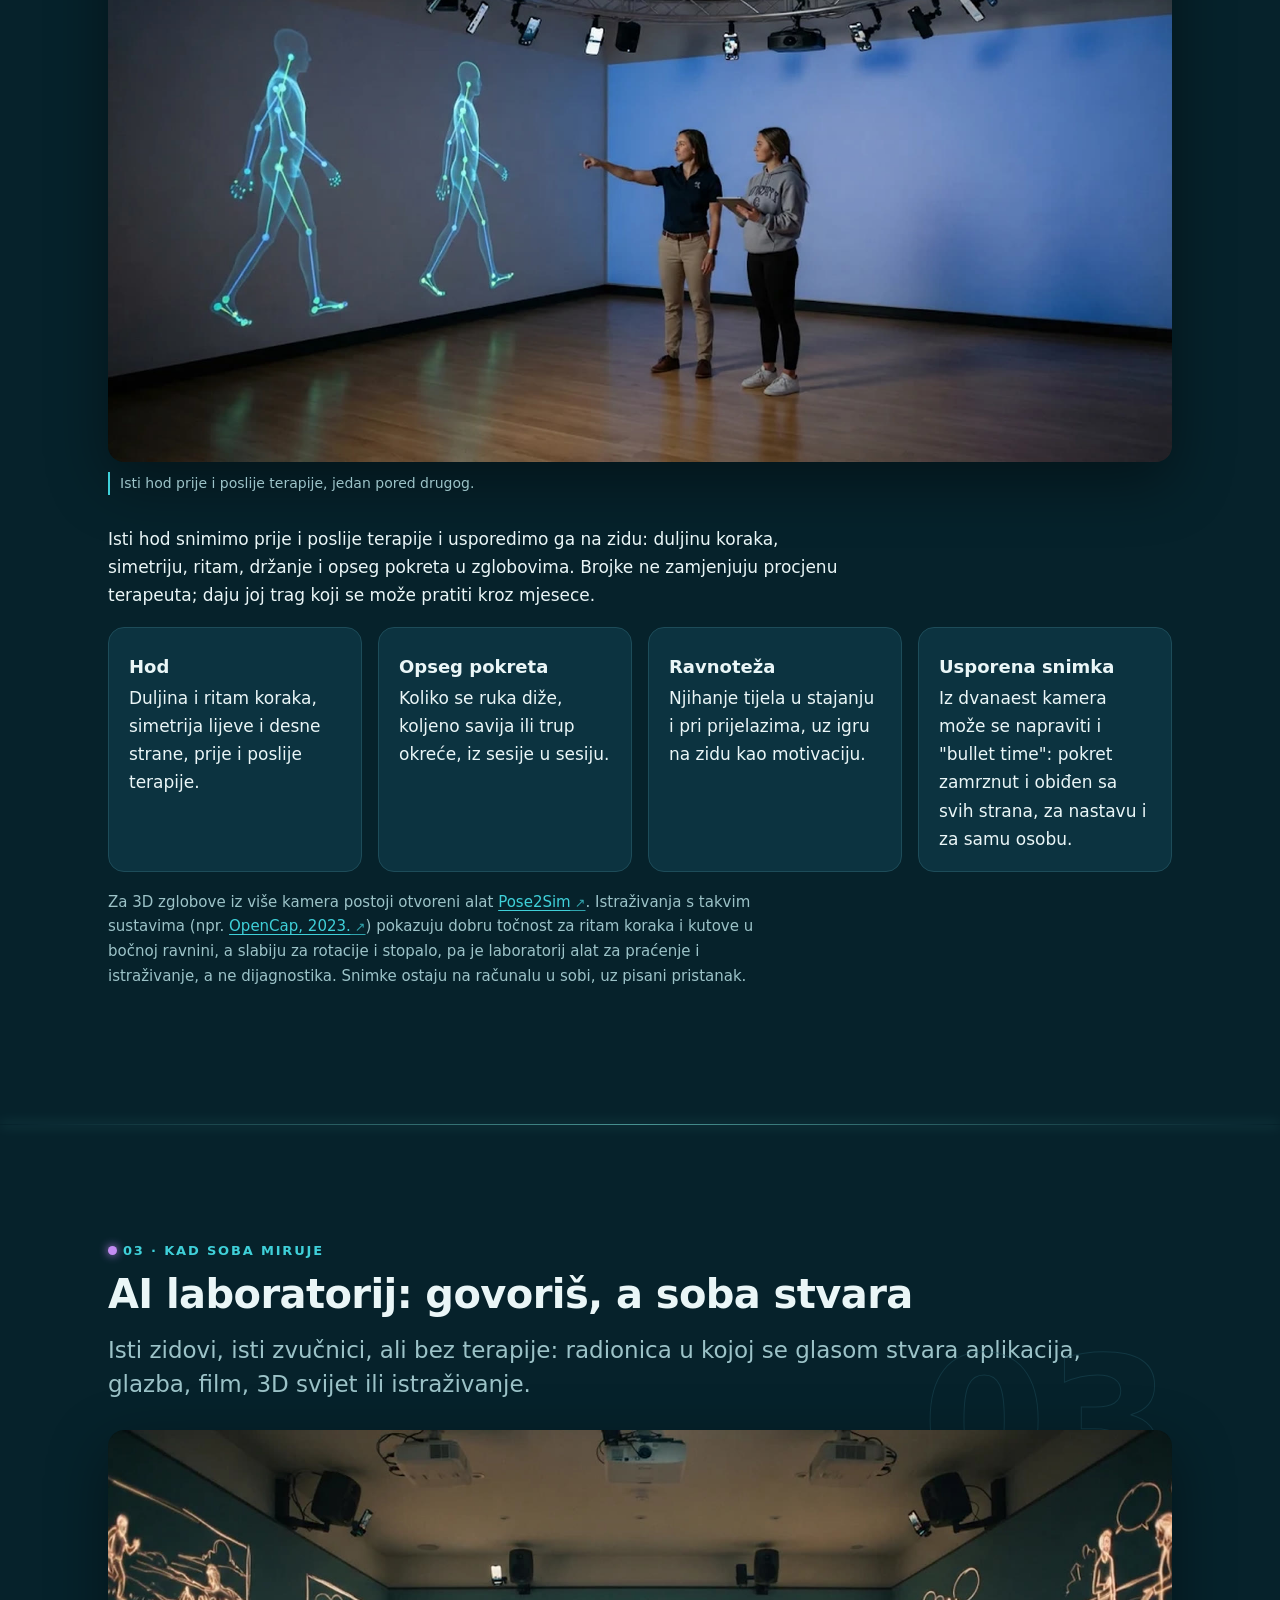
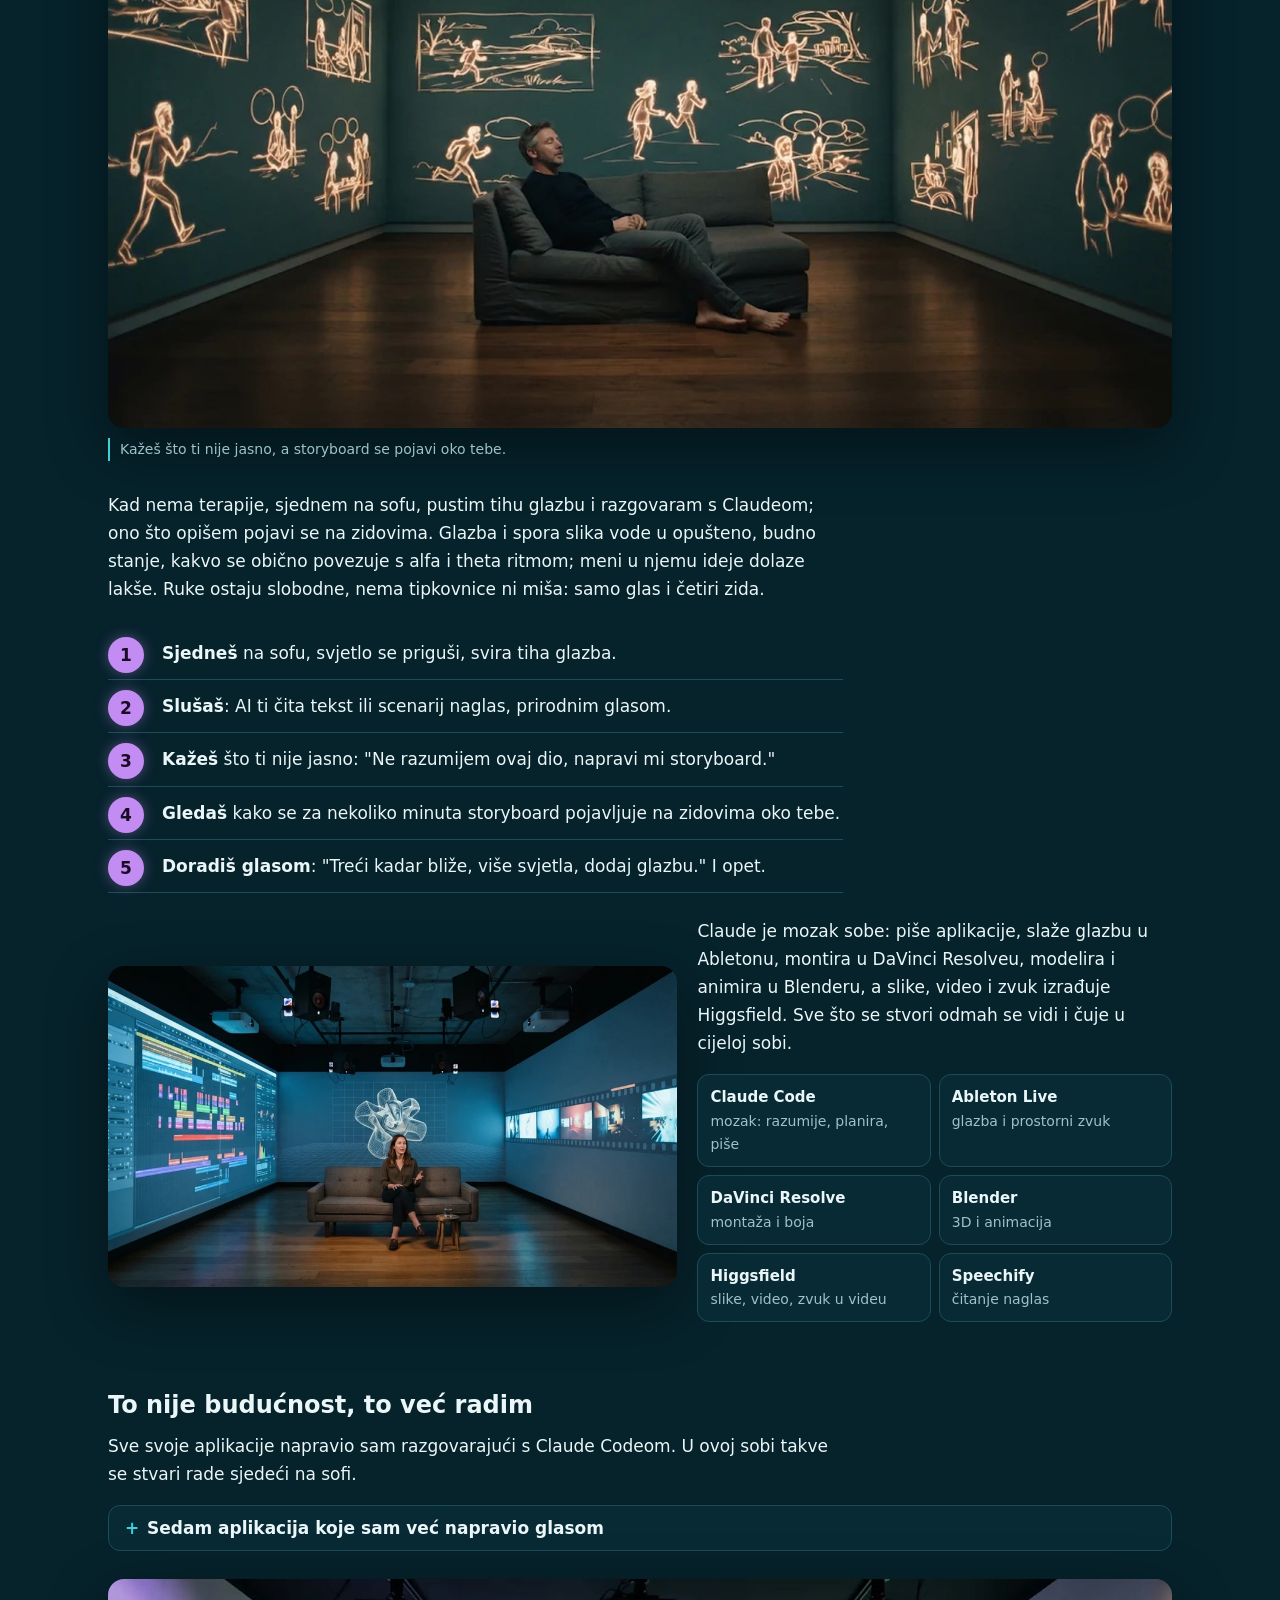
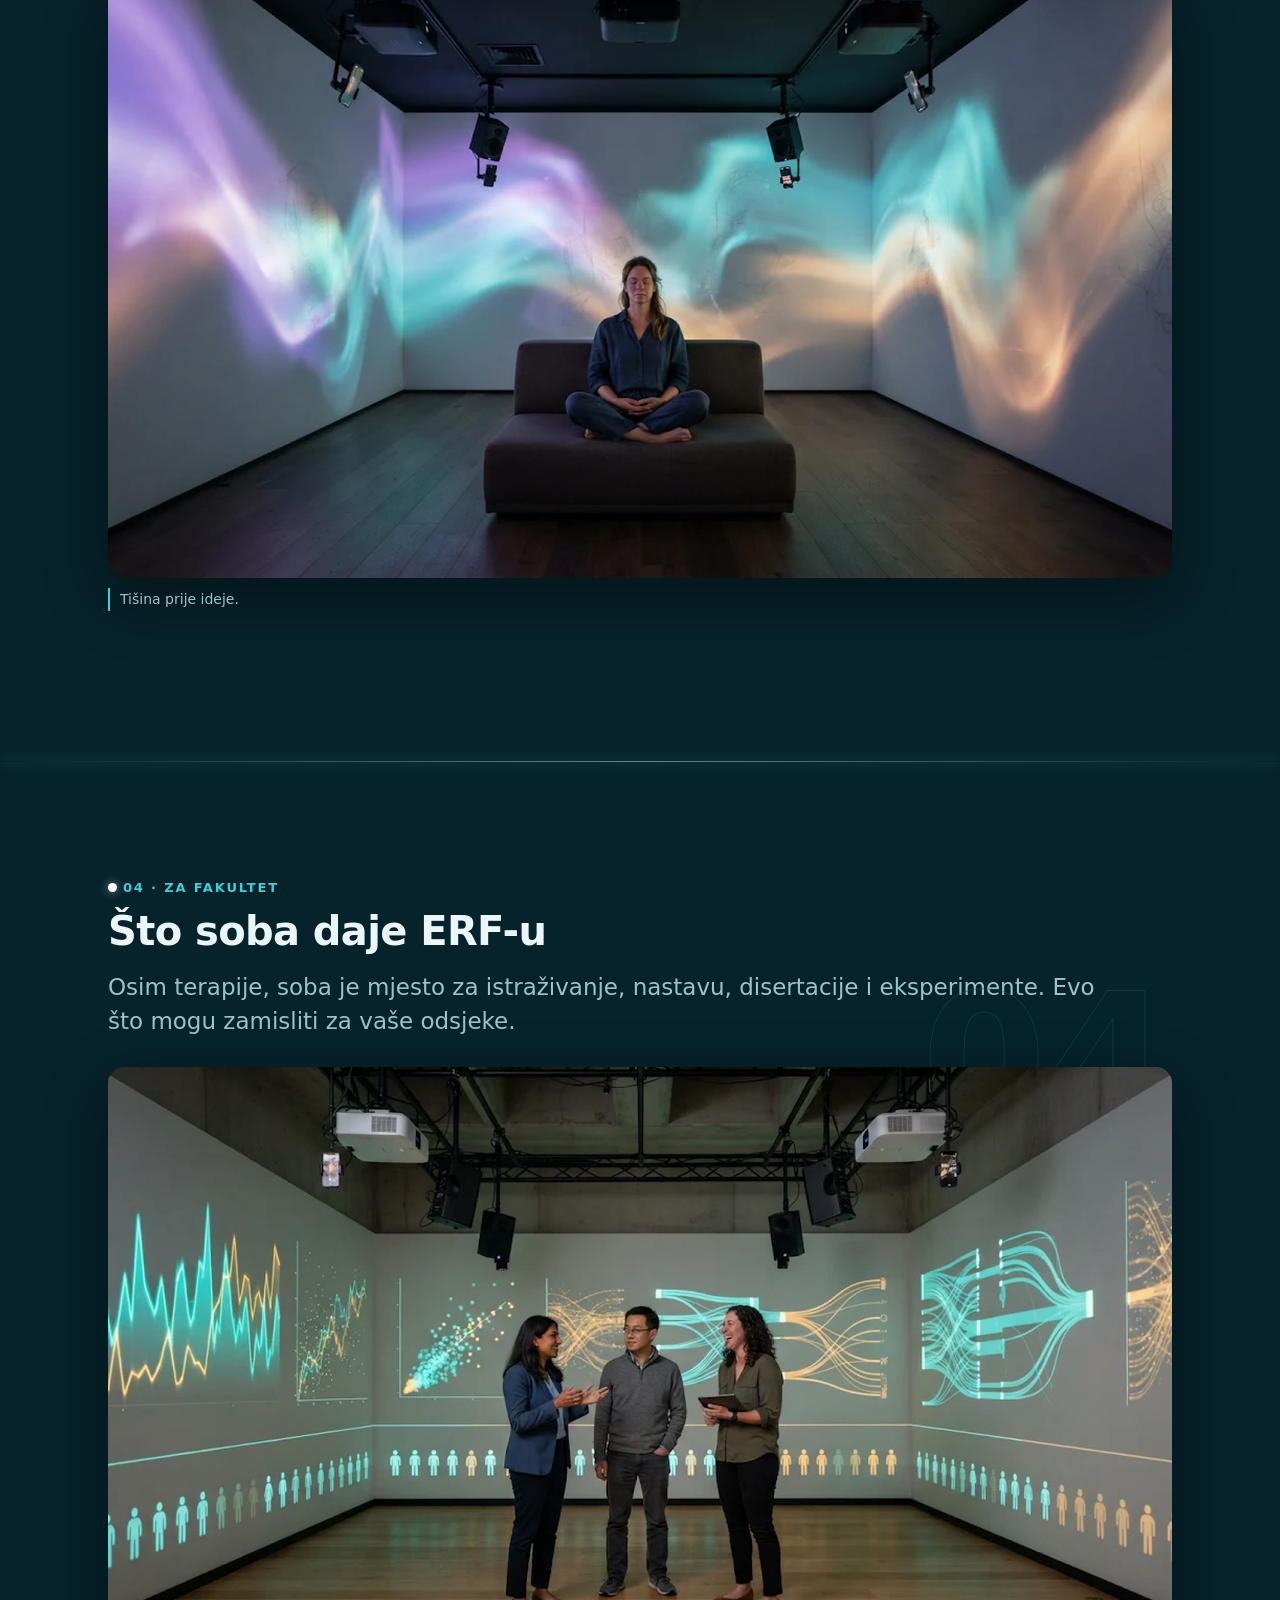
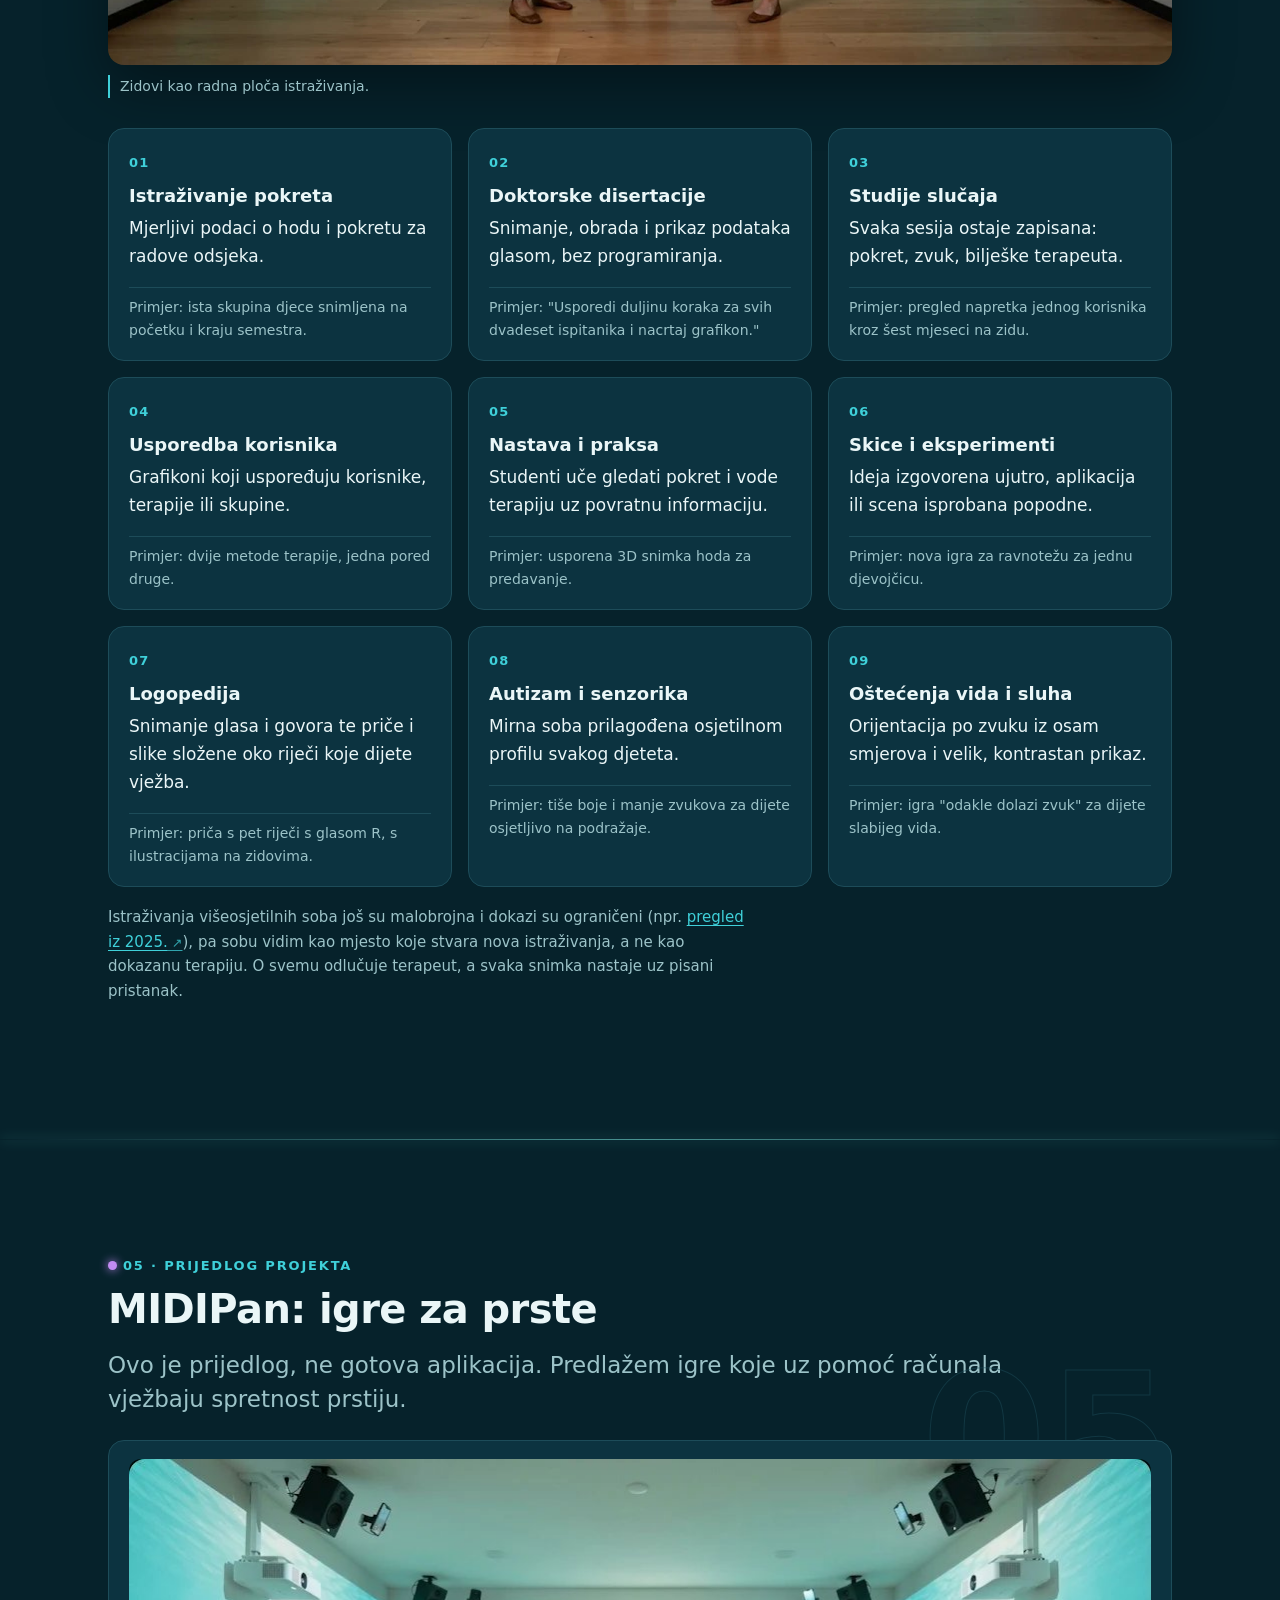
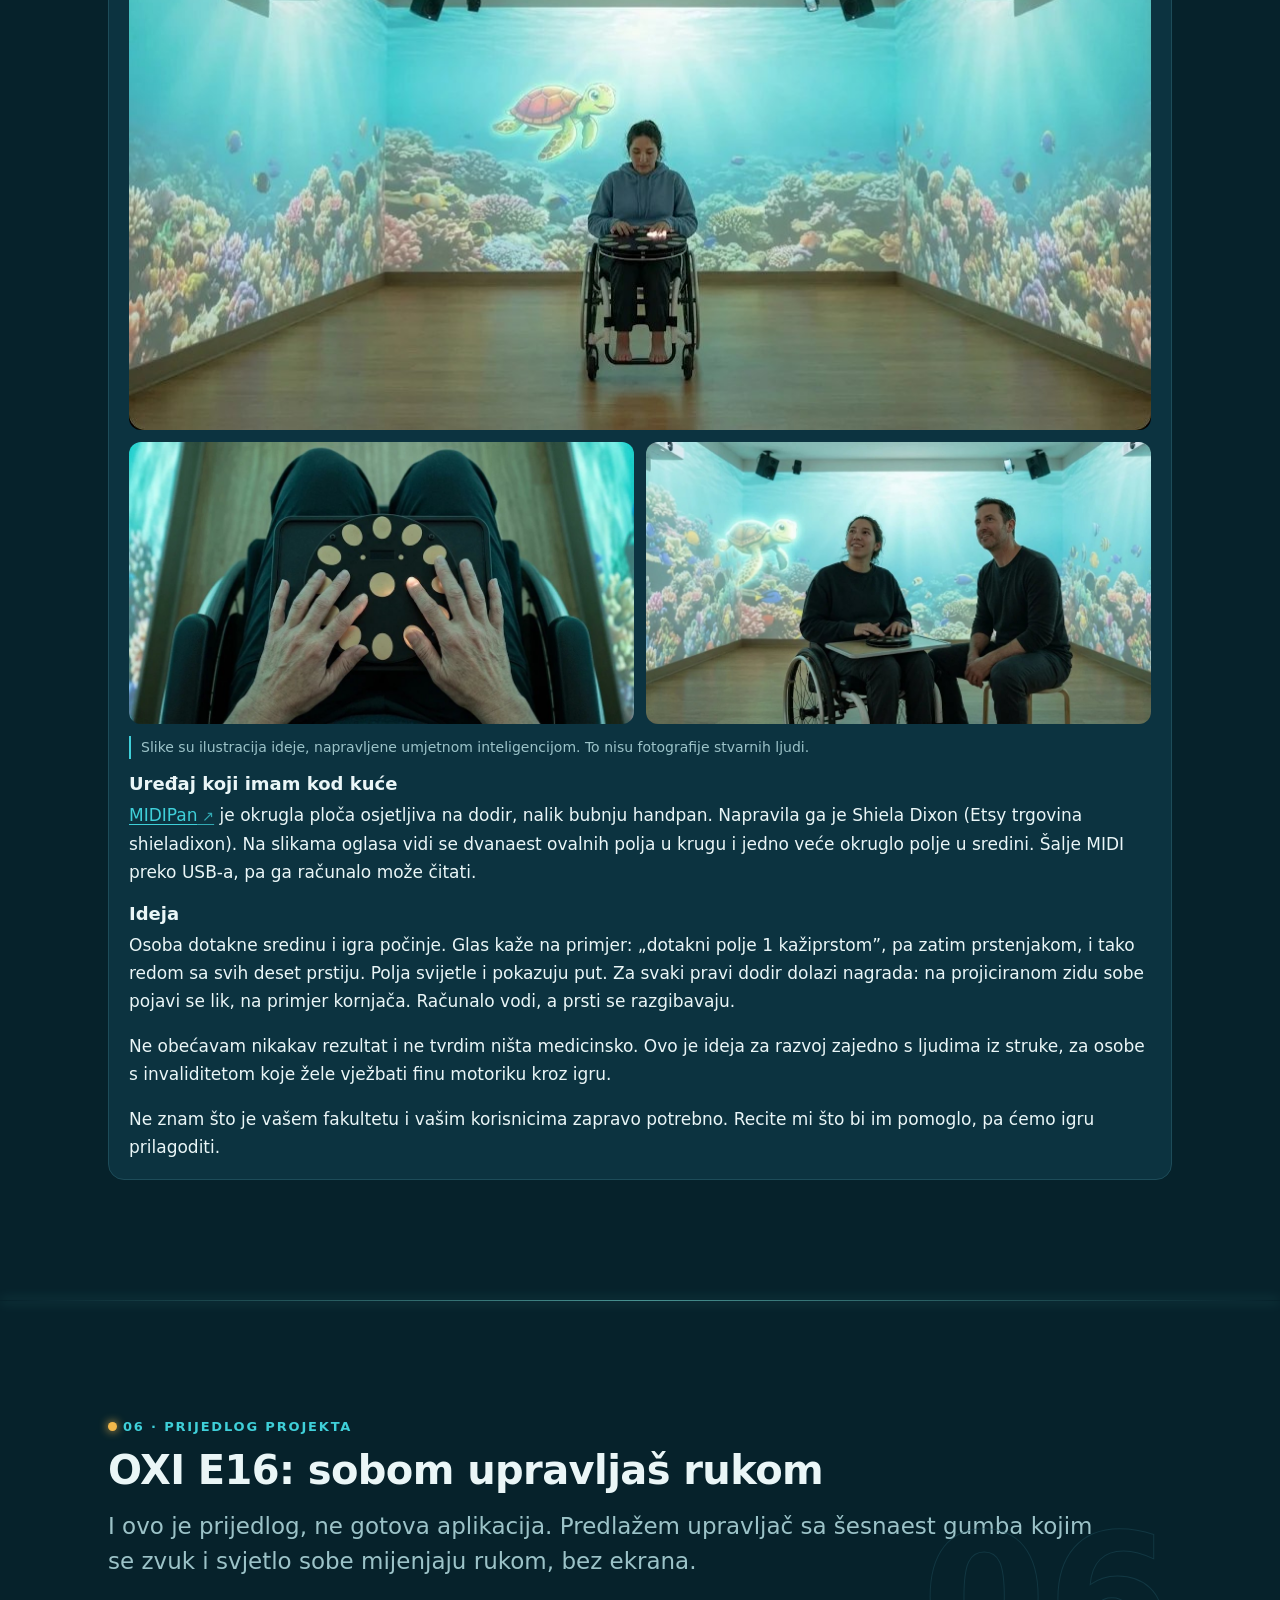
==== commit fba7b969: "Navigation: outside links open in a new tab with a sign, in-page jumps get a way back, midicontrol i" ====
--- a/site/index.html
+++ b/site/index.html
@@ -39,7 +39,8 @@
 <h1>Jedna soba, četiri namjene</h1>
 <p class="lede">Soba u kojoj su četiri zida slika, a strop zvuk. Ujutro je terapijska soba pod morem, poslije laboratorij za analizu pokreta, a kad miruje, AI laboratorij u kojem glasom nastaje ono što opišeš. Sve visi sa stropa, osim jednog subwoofera na podu u kutu; na podu su inače samo ljudi.</p>
 <nav class="chips" aria-label="Četiri namjene"><a href="#terapija"><i class="dot t"></i>Terapija</a><a href="#pokret"><i class="dot a"></i>Analiza pokreta</a><a href="#ai-lab"><i class="dot v"></i>AI laboratorij</a><a href="#erf"><i class="dot w"></i>Istraživanje</a></nav>
-<p class="ded">Za prof. dr. sc. <a href="https://www.erf.unizg.hr/djelatnici/renata.martinec" rel="noopener">Renatu Martinec</a> i asistenticu <a href="https://www.erf.unizg.hr/djelatnici/brigita.vilc" rel="noopener">Brigitu Vilč</a>, Odsjek za motoričke poremećaje, kronične bolesti i art terapije, <a href="https://www.erf.unizg.hr" rel="noopener">Edukacijsko-rehabilitacijski fakultet</a>.</p>
+<p class="ded">Za prof. dr. sc. <a href="https://www.erf.unizg.hr/djelatnici/renata.martinec" target="_blank" rel="noopener">Renatu Martinec<span class="ext" aria-hidden="true"> ↗</span><span class="sr"> (otvara se u novoj kartici)</span></a> i asistenticu <a href="https://www.erf.unizg.hr/djelatnici/brigita.vilc" target="_blank" rel="noopener">Brigitu Vilč<span class="ext" aria-hidden="true"> ↗</span><span class="sr"> (otvara se u novoj kartici)</span></a>, Odsjek za motoričke poremećaje, kronične bolesti i art terapije, <a href="https://www.erf.unizg.hr" target="_blank" rel="noopener">Edukacijsko-rehabilitacijski fakultet<span class="ext" aria-hidden="true"> ↗</span><span class="sr"> (otvara se u novoj kartici)</span></a>.</p>
+<p class="note newtab">Poveznice se otvaraju u novoj kartici; ova stranica ostaje otvorena.</p>
 </div></header>
 <nav class="topnav" aria-label="Sadržaj"><div class="wrap"><a href="#terapija">Terapija</a><a href="#pokret">Pokret</a><a href="#ai-lab">AI laboratorij</a><a href="#erf">Za ERF</a><a href="#midipan">MIDIPan</a><a href="#e16">E16</a><a href="#zid">Zid</a><a href="#likovi-svjetla">Likovi</a><a href="#aplikacije">Aplikacije</a><a href="#oprema">Oprema</a><a href="#nadahnuce">Nadahnuće</a><a href="#o-meni">O meni</a></div></nav>
 <main>
@@ -56,7 +57,7 @@
 <div class="card"><figure class="pic"><img src="img/activation.jpg" srcset="img/activation-960.jpg 960w, img/activation.jpg 1920w" sizes="(max-width:1100px) 100vw, 1100px" alt="Djeca dodiruju svjetleće krugove na zidu i iz njih izlaze jata riba" width="1920" height="1072" loading="lazy"></figure><h3 class="h4">Aktivacija</h3><p>Veći pokreti: ruke u zvijezdu, dohvati krug svjetla. Svijetao greben. Nagrada je vesela: jato riba proleti cijelom sobom.</p></div>
 </div>
 <h3>Pjevaj i dobij svoju pjesmu</h3>
-<div class="split"><figure class="pic"><img src="img/singing.jpg" srcset="img/singing-960.jpg 960w, img/singing.jpg 1920w" sizes="(max-width:1100px) 100vw, 1100px" alt="Mladić u invalidskim kolicima sretno pjeva prema malom kuglastom mikrofonu sa stropa, terapeutkinja drži tablet" width="1920" height="1072" loading="lazy"></figure><div><p>Osoba otpjeva nekoliko taktova u mikrofon, terapeut pritisne gumb, i za minutu iz svih zvučnika dođe cijela pjesma nastala iz te melodije. To radi <a href="https://suno.com" rel="noopener">Suno</a>: besplatni račun daje oko deset pjesama dnevno za osobnu upotrebu. Da pjesmu pjeva baš glas te osobe, treba plaćeni paket i osoba svoj glas mora sama potvrditi. Za djecu uz pristanak roditelja.</p></div></div>
+<div class="split"><figure class="pic"><img src="img/singing.jpg" srcset="img/singing-960.jpg 960w, img/singing.jpg 1920w" sizes="(max-width:1100px) 100vw, 1100px" alt="Mladić u invalidskim kolicima sretno pjeva prema malom kuglastom mikrofonu sa stropa, terapeutkinja drži tablet" width="1920" height="1072" loading="lazy"></figure><div><p>Osoba otpjeva nekoliko taktova u mikrofon, terapeut pritisne gumb, i za minutu iz svih zvučnika dođe cijela pjesma nastala iz te melodije. To radi <a href="https://suno.com" target="_blank" rel="noopener">Suno<span class="ext" aria-hidden="true"> ↗</span><span class="sr"> (otvara se u novoj kartici)</span></a>: besplatni račun daje oko deset pjesama dnevno za osobnu upotrebu. Da pjesmu pjeva baš glas te osobe, treba plaćeni paket i osoba svoj glas mora sama potvrditi. Za djecu uz pristanak roditelja.</p></div></div>
 <h3>Snimanje u 3D</h3>
 <div class="split rev"><figure class="pic"><img src="img/microphones.jpg" srcset="img/microphones-960.jpg 960w, img/microphones.jpg 1920w" sizes="(max-width:1100px) 100vw, 1100px" alt="Pogled prema stropu: u sredini visi mala kugla puna mikrofonskih kapsula, oko nje četiri tanka viseća mikrofona" width="1920" height="1072" loading="lazy"></figure><div><p>U sredini stropa visi Zylia, jedna kugla s 19 mikrofona. Snima prostor u tri dimenzije, pa se pjesma, bubnjanje u krugu ili glas terapeuta mogu poslije reproducirati na osam zvučnika točno kako su zvučali. Četiri viseća mikrofona snimaju izbliza.</p></div></div>
 <h3>Boja, zvuk i glazba</h3>
@@ -65,15 +66,15 @@
 <div class="gal4"><img src="img/milkdrop/milkdrop-1-800.jpg" alt="MilkDrop: plavo-zlatno nebo kao oblaci" width="800" height="450" loading="lazy"><img src="img/milkdrop/milkdrop-3-800.jpg" alt="MilkDrop: zeleni i tirkizni slojevi poput tekuće stijene" width="800" height="450" loading="lazy"></div>
 <p><button type="button" id="milk-start" class="btn big">Pokreni MilkDrop uz podvodni zvuk</button></p>
 <h3>myNoise: zvučni pejzaži</h3>
-<p><a href="https://mynoise.net" rel="noopener">myNoise</a> je internetska stranica i aplikacija sa stotinama zvučnih pejzaža: kiša, more, šuma, vjetar, vatra, zdjele koje pjevaju. Izradio ju je belgijski inženjer zvuka Stéphane Pigeon od vlastitih snimki. Ljudi je koriste za opuštanje, san i usredotočenost.</p>
+<p><a href="https://mynoise.net" target="_blank" rel="noopener">myNoise<span class="ext" aria-hidden="true"> ↗</span><span class="sr"> (otvara se u novoj kartici)</span></a> je internetska stranica i aplikacija sa stotinama zvučnih pejzaža: kiša, more, šuma, vjetar, vatra, zdjele koje pjevaju. Izradio ju je belgijski inženjer zvuka Stéphane Pigeon od vlastitih snimki. Ljudi je koriste za opuštanje, san i usredotočenost.</p>
 <p>Posebna je po tome što zvuk nije gotova snimka, nego deset kanala koje slušatelj sam podešava, od dubokog tutnjanja do sitnih kapi.</p>
-<p><a class="btn off" href="https://mynoise.net/NoiseMachines/rainNoiseGenerator.php" rel="noopener">Kiša</a> <a class="btn off" href="https://mynoise.net/NoiseMachines/oceanNoiseGenerator.php" rel="noopener">More</a> <a class="btn off" href="https://mynoise.net/NoiseMachines/rainforestNoiseGenerator.php" rel="noopener">Prašuma</a> <a class="btn off" href="https://mynoise.net/NoiseMachines/windNoiseGenerator.php" rel="noopener">Vjetar</a> <a class="btn off" href="https://mynoise.net/NoiseMachines/singingBowlsDroneGenerator.php" rel="noopener">Zdjele koje pjevaju</a></p>
-<p class="note">Zvukovi myNoisea besplatni su samo za osobno, privatno slušanje. Za svaku drugu upotrebu potrebna je licenca koju dogovara autor; pogledaj <a href="https://mynoise.net/licensing.php" rel="noopener">njegovu stranicu</a>.</p>
+<p><a class="btn off" href="https://mynoise.net/NoiseMachines/rainNoiseGenerator.php" target="_blank" rel="noopener">Kiša<span class="ext" aria-hidden="true"> ↗</span><span class="sr"> (otvara se u novoj kartici)</span></a> <a class="btn off" href="https://mynoise.net/NoiseMachines/oceanNoiseGenerator.php" target="_blank" rel="noopener">More<span class="ext" aria-hidden="true"> ↗</span><span class="sr"> (otvara se u novoj kartici)</span></a> <a class="btn off" href="https://mynoise.net/NoiseMachines/rainforestNoiseGenerator.php" target="_blank" rel="noopener">Prašuma<span class="ext" aria-hidden="true"> ↗</span><span class="sr"> (otvara se u novoj kartici)</span></a> <a class="btn off" href="https://mynoise.net/NoiseMachines/windNoiseGenerator.php" target="_blank" rel="noopener">Vjetar<span class="ext" aria-hidden="true"> ↗</span><span class="sr"> (otvara se u novoj kartici)</span></a> <a class="btn off" href="https://mynoise.net/NoiseMachines/singingBowlsDroneGenerator.php" target="_blank" rel="noopener">Zdjele koje pjevaju<span class="ext" aria-hidden="true"> ↗</span><span class="sr"> (otvara se u novoj kartici)</span></a></p>
+<p class="note">Zvukovi myNoisea besplatni su samo za osobno, privatno slušanje. Za svaku drugu upotrebu potrebna je licenca koju dogovara autor; pogledaj <a href="https://mynoise.net/licensing.php" target="_blank" rel="noopener">njegovu stranicu<span class="ext" aria-hidden="true"> ↗</span><span class="sr"> (otvara se u novoj kartici)</span></a>.</p>
 <h3>DJ Mantra: ambijentalna playlista</h3>
 <p>Za mirne trenutke složio sam playlistu mekane, ambijentalne glazbe. Počinje s pjesmom Miss You od Trentemøllera, a dalje su Chantress Seba, Nils Frahm, Ólafur Arnalds, Brian Eno i Hania Rani.</p>
 <div class="pl" id="pl"><div class="video" id="pl-box" hidden></div>
-<ol class="pl-list"><li><button type="button" class="pl-b" data-v="hE_8C33gm7A"><img src="https://i.ytimg.com/vi/hE_8C33gm7A/mqdefault.jpg" alt="" width="320" height="180" loading="lazy"><span>Trentemøller – Miss You</span></button><a href="https://www.youtube.com/watch?v=hE_8C33gm7A" rel="noopener" aria-label="Trentemøller – Miss You na YouTubeu">YouTube</a></li><li><button type="button" class="pl-b" data-v="bfcl1JMGXdI"><img src="https://i.ytimg.com/vi/bfcl1JMGXdI/mqdefault.jpg" alt="" width="320" height="180" loading="lazy"><span>Chantress Seba i Malte Marten – Song from the Forest</span></button><a href="https://www.youtube.com/watch?v=bfcl1JMGXdI" rel="noopener" aria-label="Chantress Seba i Malte Marten – Song from the Forest na YouTubeu">YouTube</a></li><li><button type="button" class="pl-b" data-v="dIwwjy4slI8"><img src="https://i.ytimg.com/vi/dIwwjy4slI8/mqdefault.jpg" alt="" width="320" height="180" loading="lazy"><span>Nils Frahm – Says</span></button><a href="https://www.youtube.com/watch?v=dIwwjy4slI8" rel="noopener" aria-label="Nils Frahm – Says na YouTubeu">YouTube</a></li><li><button type="button" class="pl-b" data-v="gRBg2d79Q8c"><img src="https://i.ytimg.com/vi/gRBg2d79Q8c/mqdefault.jpg" alt="" width="320" height="180" loading="lazy"><span>Chantress Seba – You Are Light</span></button><a href="https://www.youtube.com/watch?v=gRBg2d79Q8c" rel="noopener" aria-label="Chantress Seba – You Are Light na YouTubeu">YouTube</a></li><li><button type="button" class="pl-b" data-v="GFbkF_fsW24"><img src="https://i.ytimg.com/vi/GFbkF_fsW24/mqdefault.jpg" alt="" width="320" height="180" loading="lazy"><span>Nils Frahm – Ambre</span></button><a href="https://www.youtube.com/watch?v=GFbkF_fsW24" rel="noopener" aria-label="Nils Frahm – Ambre na YouTubeu">YouTube</a></li><li><button type="button" class="pl-b" data-v="SasKGA1hq9Y"><img src="https://i.ytimg.com/vi/SasKGA1hq9Y/mqdefault.jpg" alt="" width="320" height="180" loading="lazy"><span>Trentemøller – Nightwalker</span></button><a href="https://www.youtube.com/watch?v=SasKGA1hq9Y" rel="noopener" aria-label="Trentemøller – Nightwalker na YouTubeu">YouTube</a></li><li><button type="button" class="pl-b" data-v="0kYc55bXJFI"><img src="https://i.ytimg.com/vi/0kYc55bXJFI/mqdefault.jpg" alt="" width="320" height="180" loading="lazy"><span>Ólafur Arnalds – Near Light</span></button><a href="https://www.youtube.com/watch?v=0kYc55bXJFI" rel="noopener" aria-label="Ólafur Arnalds – Near Light na YouTubeu">YouTube</a></li><li><button type="button" class="pl-b" data-v="tgwBXJE-9sM"><img src="https://i.ytimg.com/vi/tgwBXJE-9sM/mqdefault.jpg" alt="" width="320" height="180" loading="lazy"><span>Nils Frahm – Familiar</span></button><a href="https://www.youtube.com/watch?v=tgwBXJE-9sM" rel="noopener" aria-label="Nils Frahm – Familiar na YouTubeu">YouTube</a></li><li><button type="button" class="pl-b" data-v="RpclSuABeRc"><img src="https://i.ytimg.com/vi/RpclSuABeRc/mqdefault.jpg" alt="" width="320" height="180" loading="lazy"><span>Chantress Seba i Malte Marten – The Oracle</span></button><a href="https://www.youtube.com/watch?v=RpclSuABeRc" rel="noopener" aria-label="Chantress Seba i Malte Marten – The Oracle na YouTubeu">YouTube</a></li><li><button type="button" class="pl-b" data-v="OlaTeXX3uH8"><img src="https://i.ytimg.com/vi/OlaTeXX3uH8/mqdefault.jpg" alt="" width="320" height="180" loading="lazy"><span>Brian Eno – An Ending (Ascent)</span></button><a href="https://www.youtube.com/watch?v=OlaTeXX3uH8" rel="noopener" aria-label="Brian Eno – An Ending (Ascent) na YouTubeu">YouTube</a></li><li><button type="button" class="pl-b" data-v="YFkKBfmSx5o"><img src="https://i.ytimg.com/vi/YFkKBfmSx5o/mqdefault.jpg" alt="" width="320" height="180" loading="lazy"><span>Nils Frahm – Sunson</span></button><a href="https://www.youtube.com/watch?v=YFkKBfmSx5o" rel="noopener" aria-label="Nils Frahm – Sunson na YouTubeu">YouTube</a></li><li><button type="button" class="pl-b" data-v="l0yRNQj2_tc"><img src="https://i.ytimg.com/vi/l0yRNQj2_tc/mqdefault.jpg" alt="" width="320" height="180" loading="lazy"><span>Hania Rani – Glass</span></button><a href="https://www.youtube.com/watch?v=l0yRNQj2_tc" rel="noopener" aria-label="Hania Rani – Glass na YouTubeu">YouTube</a></li><li><button type="button" class="pl-b" data-v="mqU0XsELBCA"><img src="https://i.ytimg.com/vi/mqU0XsELBCA/mqdefault.jpg" alt="" width="320" height="180" loading="lazy"><span>Jon Hopkins – Abandon Window</span></button><a href="https://www.youtube.com/watch?v=mqU0XsELBCA" rel="noopener" aria-label="Jon Hopkins – Abandon Window na YouTubeu">YouTube</a></li><li><button type="button" class="pl-b" data-v="UfcAVejslrU"><img src="https://i.ytimg.com/vi/UfcAVejslrU/mqdefault.jpg" alt="" width="320" height="180" loading="lazy"><span>Marconi Union – Weightless</span></button><a href="https://www.youtube.com/watch?v=UfcAVejslrU" rel="noopener" aria-label="Marconi Union – Weightless na YouTubeu">YouTube</a></li></ol>
-<p><a class="btn off" href="https://www.youtube.com/watch_videos?video_ids=hE_8C33gm7A,bfcl1JMGXdI,dIwwjy4slI8,gRBg2d79Q8c,GFbkF_fsW24,SasKGA1hq9Y,0kYc55bXJFI,tgwBXJE-9sM,RpclSuABeRc,OlaTeXX3uH8,YFkKBfmSx5o,l0yRNQj2_tc,mqU0XsELBCA,UfcAVejslrU" rel="noopener">Otvori cijelu playlistu na YouTubeu</a></p></div>
+<ol class="pl-list"><li><button type="button" class="pl-b" data-v="hE_8C33gm7A"><img src="https://i.ytimg.com/vi/hE_8C33gm7A/mqdefault.jpg" alt="" width="320" height="180" loading="lazy"><span>Trentemøller – Miss You</span></button><a href="https://www.youtube.com/watch?v=hE_8C33gm7A" aria-label="Trentemøller – Miss You na YouTubeu" target="_blank" rel="noopener">YouTube<span class="ext" aria-hidden="true"> ↗</span><span class="sr"> (otvara se u novoj kartici)</span></a></li><li><button type="button" class="pl-b" data-v="bfcl1JMGXdI"><img src="https://i.ytimg.com/vi/bfcl1JMGXdI/mqdefault.jpg" alt="" width="320" height="180" loading="lazy"><span>Chantress Seba i Malte Marten – Song from the Forest</span></button><a href="https://www.youtube.com/watch?v=bfcl1JMGXdI" aria-label="Chantress Seba i Malte Marten – Song from the Forest na YouTubeu" target="_blank" rel="noopener">YouTube<span class="ext" aria-hidden="true"> ↗</span><span class="sr"> (otvara se u novoj kartici)</span></a></li><li><button type="button" class="pl-b" data-v="dIwwjy4slI8"><img src="https://i.ytimg.com/vi/dIwwjy4slI8/mqdefault.jpg" alt="" width="320" height="180" loading="lazy"><span>Nils Frahm – Says</span></button><a href="https://www.youtube.com/watch?v=dIwwjy4slI8" aria-label="Nils Frahm – Says na YouTubeu" target="_blank" rel="noopener">YouTube<span class="ext" aria-hidden="true"> ↗</span><span class="sr"> (otvara se u novoj kartici)</span></a></li><li><button type="button" class="pl-b" data-v="gRBg2d79Q8c"><img src="https://i.ytimg.com/vi/gRBg2d79Q8c/mqdefault.jpg" alt="" width="320" height="180" loading="lazy"><span>Chantress Seba – You Are Light</span></button><a href="https://www.youtube.com/watch?v=gRBg2d79Q8c" aria-label="Chantress Seba – You Are Light na YouTubeu" target="_blank" rel="noopener">YouTube<span class="ext" aria-hidden="true"> ↗</span><span class="sr"> (otvara se u novoj kartici)</span></a></li><li><button type="button" class="pl-b" data-v="GFbkF_fsW24"><img src="https://i.ytimg.com/vi/GFbkF_fsW24/mqdefault.jpg" alt="" width="320" height="180" loading="lazy"><span>Nils Frahm – Ambre</span></button><a href="https://www.youtube.com/watch?v=GFbkF_fsW24" aria-label="Nils Frahm – Ambre na YouTubeu" target="_blank" rel="noopener">YouTube<span class="ext" aria-hidden="true"> ↗</span><span class="sr"> (otvara se u novoj kartici)</span></a></li><li><button type="button" class="pl-b" data-v="SasKGA1hq9Y"><img src="https://i.ytimg.com/vi/SasKGA1hq9Y/mqdefault.jpg" alt="" width="320" height="180" loading="lazy"><span>Trentemøller – Nightwalker</span></button><a href="https://www.youtube.com/watch?v=SasKGA1hq9Y" aria-label="Trentemøller – Nightwalker na YouTubeu" target="_blank" rel="noopener">YouTube<span class="ext" aria-hidden="true"> ↗</span><span class="sr"> (otvara se u novoj kartici)</span></a></li><li><button type="button" class="pl-b" data-v="0kYc55bXJFI"><img src="https://i.ytimg.com/vi/0kYc55bXJFI/mqdefault.jpg" alt="" width="320" height="180" loading="lazy"><span>Ólafur Arnalds – Near Light</span></button><a href="https://www.youtube.com/watch?v=0kYc55bXJFI" aria-label="Ólafur Arnalds – Near Light na YouTubeu" target="_blank" rel="noopener">YouTube<span class="ext" aria-hidden="true"> ↗</span><span class="sr"> (otvara se u novoj kartici)</span></a></li><li><button type="button" class="pl-b" data-v="tgwBXJE-9sM"><img src="https://i.ytimg.com/vi/tgwBXJE-9sM/mqdefault.jpg" alt="" width="320" height="180" loading="lazy"><span>Nils Frahm – Familiar</span></button><a href="https://www.youtube.com/watch?v=tgwBXJE-9sM" aria-label="Nils Frahm – Familiar na YouTubeu" target="_blank" rel="noopener">YouTube<span class="ext" aria-hidden="true"> ↗</span><span class="sr"> (otvara se u novoj kartici)</span></a></li><li><button type="button" class="pl-b" data-v="RpclSuABeRc"><img src="https://i.ytimg.com/vi/RpclSuABeRc/mqdefault.jpg" alt="" width="320" height="180" loading="lazy"><span>Chantress Seba i Malte Marten – The Oracle</span></button><a href="https://www.youtube.com/watch?v=RpclSuABeRc" aria-label="Chantress Seba i Malte Marten – The Oracle na YouTubeu" target="_blank" rel="noopener">YouTube<span class="ext" aria-hidden="true"> ↗</span><span class="sr"> (otvara se u novoj kartici)</span></a></li><li><button type="button" class="pl-b" data-v="OlaTeXX3uH8"><img src="https://i.ytimg.com/vi/OlaTeXX3uH8/mqdefault.jpg" alt="" width="320" height="180" loading="lazy"><span>Brian Eno – An Ending (Ascent)</span></button><a href="https://www.youtube.com/watch?v=OlaTeXX3uH8" aria-label="Brian Eno – An Ending (Ascent) na YouTubeu" target="_blank" rel="noopener">YouTube<span class="ext" aria-hidden="true"> ↗</span><span class="sr"> (otvara se u novoj kartici)</span></a></li><li><button type="button" class="pl-b" data-v="YFkKBfmSx5o"><img src="https://i.ytimg.com/vi/YFkKBfmSx5o/mqdefault.jpg" alt="" width="320" height="180" loading="lazy"><span>Nils Frahm – Sunson</span></button><a href="https://www.youtube.com/watch?v=YFkKBfmSx5o" aria-label="Nils Frahm – Sunson na YouTubeu" target="_blank" rel="noopener">YouTube<span class="ext" aria-hidden="true"> ↗</span><span class="sr"> (otvara se u novoj kartici)</span></a></li><li><button type="button" class="pl-b" data-v="l0yRNQj2_tc"><img src="https://i.ytimg.com/vi/l0yRNQj2_tc/mqdefault.jpg" alt="" width="320" height="180" loading="lazy"><span>Hania Rani – Glass</span></button><a href="https://www.youtube.com/watch?v=l0yRNQj2_tc" aria-label="Hania Rani – Glass na YouTubeu" target="_blank" rel="noopener">YouTube<span class="ext" aria-hidden="true"> ↗</span><span class="sr"> (otvara se u novoj kartici)</span></a></li><li><button type="button" class="pl-b" data-v="mqU0XsELBCA"><img src="https://i.ytimg.com/vi/mqU0XsELBCA/mqdefault.jpg" alt="" width="320" height="180" loading="lazy"><span>Jon Hopkins – Abandon Window</span></button><a href="https://www.youtube.com/watch?v=mqU0XsELBCA" aria-label="Jon Hopkins – Abandon Window na YouTubeu" target="_blank" rel="noopener">YouTube<span class="ext" aria-hidden="true"> ↗</span><span class="sr"> (otvara se u novoj kartici)</span></a></li><li><button type="button" class="pl-b" data-v="UfcAVejslrU"><img src="https://i.ytimg.com/vi/UfcAVejslrU/mqdefault.jpg" alt="" width="320" height="180" loading="lazy"><span>Marconi Union – Weightless</span></button><a href="https://www.youtube.com/watch?v=UfcAVejslrU" aria-label="Marconi Union – Weightless na YouTubeu" target="_blank" rel="noopener">YouTube<span class="ext" aria-hidden="true"> ↗</span><span class="sr"> (otvara se u novoj kartici)</span></a></li></ol>
+<p><a class="btn off" href="https://www.youtube.com/watch_videos?video_ids=hE_8C33gm7A,bfcl1JMGXdI,dIwwjy4slI8,gRBg2d79Q8c,GFbkF_fsW24,SasKGA1hq9Y,0kYc55bXJFI,tgwBXJE-9sM,RpclSuABeRc,OlaTeXX3uH8,YFkKBfmSx5o,l0yRNQj2_tc,mqU0XsELBCA,UfcAVejslrU" target="_blank" rel="noopener">Otvori cijelu playlistu na YouTubeu<span class="ext" aria-hidden="true"> ↗</span><span class="sr"> (otvara se u novoj kartici)</span></a></p></div>
 </div>
 </section>
 <section id="pokret" class="sec"><div class="wrap"><span class="num" aria-hidden="true">02</span><p class="kicker"><i class="dot a"></i>02 · Analiza pokreta</p><h2>Laboratorij pokreta: hod prije i poslije terapije</h2><p class="lede">Isti prostor postaje laboratorij za analizu ljudskog pokreta, bez markera i odijela: dovoljno je ući u krug.</p></div>
@@ -89,7 +90,7 @@
 <div class="card"><h3 class="h4">Ravnoteža</h3><p>Njihanje tijela u stajanju i pri prijelazima, uz igru na zidu kao motivaciju.</p></div>
 <div class="card"><h3 class="h4">Usporena snimka</h3><p>Iz dvanaest kamera može se napraviti i "bullet time": pokret zamrznut i obiđen sa svih strana, za nastavu i za samu osobu.</p></div>
 </div>
-<p class="note">Za 3D zglobove iz više kamera postoji otvoreni alat <a href="https://pypi.org/project/pose2sim/" rel="noopener">Pose2Sim</a>. Istraživanja s takvim sustavima (npr. <a href="https://pmc.ncbi.nlm.nih.gov/articles/PMC10586693/" rel="noopener">OpenCap, 2023.</a>) pokazuju dobru točnost za ritam koraka i kutove u bočnoj ravnini, a slabiju za rotacije i stopalo, pa je laboratorij alat za praćenje i istraživanje, a ne dijagnostika. Snimke ostaju na računalu u sobi, uz pisani pristanak.</p>
+<p class="note">Za 3D zglobove iz više kamera postoji otvoreni alat <a href="https://pypi.org/project/pose2sim/" target="_blank" rel="noopener">Pose2Sim<span class="ext" aria-hidden="true"> ↗</span><span class="sr"> (otvara se u novoj kartici)</span></a>. Istraživanja s takvim sustavima (npr. <a href="https://pmc.ncbi.nlm.nih.gov/articles/PMC10586693/" target="_blank" rel="noopener">OpenCap, 2023.<span class="ext" aria-hidden="true"> ↗</span><span class="sr"> (otvara se u novoj kartici)</span></a>) pokazuju dobru točnost za ritam koraka i kutove u bočnoj ravnini, a slabiju za rotacije i stopalo, pa je laboratorij alat za praćenje i istraživanje, a ne dijagnostika. Snimke ostaju na računalu u sobi, uz pisani pristanak.</p>
 </div>
 </section>
 <section id="ai-lab" class="sec"><div class="wrap"><span class="num" aria-hidden="true">03</span><p class="kicker"><i class="dot v"></i>03 · Kad soba miruje</p><h2>AI laboratorij: govoriš, a soba stvara</h2><p class="lede">Isti zidovi, isti zvučnici, ali bez terapije: radionica u kojoj se glasom stvara aplikacija, glazba, film, 3D svijet ili istraživanje.</p></div>
@@ -119,7 +120,7 @@
 <div class="wrap">
 <figure class="pic wide"><img src="img/research.jpg" srcset="img/research-960.jpg 960w, img/research.jpg 1920w" sizes="(max-width:1100px) 100vw, 1100px" alt="Tri istraživača razgovaraju usred sobe, na zidovima veliki grafikoni i niz malih svjetlećih likova" width="1920" height="1072" loading="lazy"><figcaption>Zidovi kao radna ploča istraživanja.</figcaption></figure>
 <div class="uses"><div class="card"><span class="n2">01</span><h3 class="h4">Istraživanje pokreta</h3><p>Mjerljivi podaci o hodu i pokretu za radove odsjeka.</p><p class="ex">Primjer: ista skupina djece snimljena na početku i kraju semestra.</p></div><div class="card"><span class="n2">02</span><h3 class="h4">Doktorske disertacije</h3><p>Snimanje, obrada i prikaz podataka glasom, bez programiranja.</p><p class="ex">Primjer: "Usporedi duljinu koraka za svih dvadeset ispitanika i nacrtaj grafikon."</p></div><div class="card"><span class="n2">03</span><h3 class="h4">Studije slučaja</h3><p>Svaka sesija ostaje zapisana: pokret, zvuk, bilješke terapeuta.</p><p class="ex">Primjer: pregled napretka jednog korisnika kroz šest mjeseci na zidu.</p></div><div class="card"><span class="n2">04</span><h3 class="h4">Usporedba korisnika</h3><p>Grafikoni koji uspoređuju korisnike, terapije ili skupine.</p><p class="ex">Primjer: dvije metode terapije, jedna pored druge.</p></div><div class="card"><span class="n2">05</span><h3 class="h4">Nastava i praksa</h3><p>Studenti uče gledati pokret i vode terapiju uz povratnu informaciju.</p><p class="ex">Primjer: usporena 3D snimka hoda za predavanje.</p></div><div class="card"><span class="n2">06</span><h3 class="h4">Skice i eksperimenti</h3><p>Ideja izgovorena ujutro, aplikacija ili scena isprobana popodne.</p><p class="ex">Primjer: nova igra za ravnotežu za jednu djevojčicu.</p></div><div class="card"><span class="n2">07</span><h3 class="h4">Logopedija</h3><p>Snimanje glasa i govora te priče i slike složene oko riječi koje dijete vježba.</p><p class="ex">Primjer: priča s pet riječi s glasom R, s ilustracijama na zidovima.</p></div><div class="card"><span class="n2">08</span><h3 class="h4">Autizam i senzorika</h3><p>Mirna soba prilagođena osjetilnom profilu svakog djeteta.</p><p class="ex">Primjer: tiše boje i manje zvukova za dijete osjetljivo na podražaje.</p></div><div class="card"><span class="n2">09</span><h3 class="h4">Oštećenja vida i sluha</h3><p>Orijentacija po zvuku iz osam smjerova i velik, kontrastan prikaz.</p><p class="ex">Primjer: igra "odakle dolazi zvuk" za dijete slabijeg vida.</p></div></div>
-<p class="note">Istraživanja višeosjetilnih soba još su malobrojna i dokazi su ograničeni (npr. <a href="https://www.ncbi.nlm.nih.gov/pmc/articles/PMC12255839/" rel="noopener">pregled iz 2025.</a>), pa sobu vidim kao mjesto koje stvara nova istraživanja, a ne kao dokazanu terapiju. O svemu odlučuje terapeut, a svaka snimka nastaje uz pisani pristanak.</p>
+<p class="note">Istraživanja višeosjetilnih soba još su malobrojna i dokazi su ograničeni (npr. <a href="https://www.ncbi.nlm.nih.gov/pmc/articles/PMC12255839/" target="_blank" rel="noopener">pregled iz 2025.<span class="ext" aria-hidden="true"> ↗</span><span class="sr"> (otvara se u novoj kartici)</span></a>), pa sobu vidim kao mjesto koje stvara nova istraživanja, a ne kao dokazanu terapiju. O svemu odlučuje terapeut, a svaka snimka nastaje uz pisani pristanak.</p>
 </div>
 </section>
 <section id="midipan" class="sec"><div class="wrap"><span class="num" aria-hidden="true">05</span><p class="kicker"><i class="dot v"></i>05 · Prijedlog projekta</p><h2>MIDIPan: igre za prste</h2><p class="lede">Ovo je prijedlog, ne gotova aplikacija. Predlažem igre koje uz pomoć računala vježbaju spretnost prstiju.</p></div>
@@ -128,7 +129,7 @@
 <div class="mp-gal"><figure class="pic nat"><img src="img/midipan-b.jpg" alt="Pogled odozgo: dvije ruke leže na maloj okrugloj ploči MIDIPan u krilu osobe u kolicima, vrhovi prstiju su na različitim poljima, a jedno polje svijetli" width="1024" height="572" loading="lazy"></figure><figure class="pic nat"><img src="img/midipan-c.jpg" alt="Žena u kolicima svira MIDIPan na maloj podlozi u krilu, a muškarac pokraj nje sjedi na stolcu; oboje gledaju sjajnu kornjaču na projiciranom zidu" width="1024" height="572" loading="lazy"></figure></div>
 <p class="note mp-cap">Slike su ilustracija ideje, napravljene umjetnom inteligencijom. To nisu fotografije stvarnih ljudi.</p>
 <h3 class="h4">Uređaj koji imam kod kuće</h3>
-<p><a href="https://www.etsy.com/listing/1735074092/midipan-a-touch-sensitive-tongue-drum" rel="noopener">MIDIPan</a> je okrugla ploča osjetljiva na dodir, nalik bubnju handpan. Napravila ga je Shiela Dixon (Etsy trgovina shieladixon). Na slikama oglasa vidi se dvanaest ovalnih polja u krugu i jedno veće okruglo polje u sredini. Šalje MIDI preko USB-a, pa ga računalo može čitati.</p>
+<p><a href="https://www.etsy.com/listing/1735074092/midipan-a-touch-sensitive-tongue-drum" target="_blank" rel="noopener">MIDIPan<span class="ext" aria-hidden="true"> ↗</span><span class="sr"> (otvara se u novoj kartici)</span></a> je okrugla ploča osjetljiva na dodir, nalik bubnju handpan. Napravila ga je Shiela Dixon (Etsy trgovina shieladixon). Na slikama oglasa vidi se dvanaest ovalnih polja u krugu i jedno veće okruglo polje u sredini. Šalje MIDI preko USB-a, pa ga računalo može čitati.</p>
 <h3 class="h4">Ideja</h3>
 <p>Osoba dotakne sredinu i igra počinje. Glas kaže na primjer: &bdquo;dotakni polje 1 kažiprstom&rdquo;, pa zatim prstenjakom, i tako redom sa svih deset prstiju. Polja svijetle i pokazuju put. Za svaki pravi dodir dolazi nagrada: na projiciranom zidu sobe pojavi se lik, na primjer kornjača. Računalo vodi, a prsti se razgibavaju.</p>
 <p>Ne obećavam nikakav rezultat i ne tvrdim ništa medicinsko. Ovo je ideja za razvoj zajedno s ljudima iz struke, za osobe s invaliditetom koje žele vježbati finu motoriku kroz igru.</p>
@@ -140,12 +141,12 @@
 <div class="mp-gal"><figure class="pic nat"><img src="img/e16-b.jpg" alt="Pogled odozgo: ruka okreće jedan od šesnaest gumba malog upravljača OXI E16 na krilu osobe u kolicima, svaki gumb ima prsten svjetala druge boje" width="1024" height="572" loading="lazy"></figure><figure class="pic nat"><img src="img/e16-c.jpg" alt="Žena u kolicima ima mali upravljač na maloj podlozi u krilu i okreće gumb, a uz nju sjedi druga žena; sjede u sobi s projiciranim koraljnim grebenom" width="1024" height="572" loading="lazy"></figure></div>
 <p class="note mp-cap">Slike su ilustracija ideje, napravljene umjetnom inteligencijom. To nisu fotografije stvarnih ljudi.</p>
 <h3 class="h4">Upravljač koji imam</h3>
-<p><a href="https://oxiinstruments.com/products/oxi-e16-midi-controller" rel="noopener">OXI E16</a> je MIDI upravljač tvrtke OXI Instruments. Ima šesnaest okretnih gumba koji se okreću glatko, bez škljocanja, a svaki je okružen prstenom svjetala u boji. Mali zaslon pokazuje vrijednosti. Širok je 114 mm, dubok 143 mm, visok 36 mm i težak 0,37 kg, u aluminijskom kućištu. S računalom se spaja USB-om, a podržava i MIDI preko TRS priključka te Bluetooth MIDI. Cijena 449 € (očitano 22.11.2026, na stranici proizvođača).</p>
+<p><a href="https://oxiinstruments.com/products/oxi-e16-midi-controller" target="_blank" rel="noopener">OXI E16<span class="ext" aria-hidden="true"> ↗</span><span class="sr"> (otvara se u novoj kartici)</span></a> je MIDI upravljač tvrtke OXI Instruments. Ima šesnaest okretnih gumba koji se okreću glatko, bez škljocanja, a svaki je okružen prstenom svjetala u boji. Mali zaslon pokazuje vrijednosti. Širok je 114 mm, dubok 143 mm, visok 36 mm i težak 0,37 kg, u aluminijskom kućištu. S računalom se spaja USB-om, a podržava i MIDI preko TRS priključka te Bluetooth MIDI. Cijena 449 € (očitano 22.11.2026, na stranici proizvođača).</p>
 <h3 class="h4">Ideja: jedan gumb, jedan zvučnik</h3>
 <p>Soba ima osam zvučnika koji vise oko osobe. Osam od šesnaest gumba bilo bi po jedan za svaki zvučnik. Svaki se gumb može i pritisnuti. Okretanjem se podešava glasnoća tog zvučnika, a pritiskom bi se na njemu prešlo na sljedeći zvuk. Prsten svjetla bojom pokazuje koji je zvuk na tom zvučniku, a duljinom koliko je glasan. Razine na mikseru mogu se namještati i aplikacijom CQ MixPad s mobitela; kako bi gumbi E16 izravno mijenjali razine miksera (mikser prima MIDI preko USB-a), tek treba izraditi i isprobati.</p>
 <p>Tako osoba, ili terapeut uz nju, sama gradi zvuk oko sebe: pritiskom pregledava zvukove, okretanjem ih pojačava, a iz svakog smjera može dolaziti drugi instrument. Zvuk ne mora biti snimka, može biti i napravljen (virtualan). Što se okrene, odmah se vidi na prstenu gumba i na zidu.</p>
 <p>Ostalih osam gumba mogli bi, na primjer, mijenjati boju i svjetlinu svjetla u sobi, brzinu projicirane slike i glavnu glasnoću, uz gumb &bdquo;mir&rdquo; koji sve zajedno tiho spušta. Samo spore promjene, bez bljeskanja, kao u probnom terapijskom načinu.</p>
-<p>Zvuk bi dolazio iz našeg lokalnog sustava, koji namjeravam razviti za ovu sobu i koji bi radio na računalu u sobi, s vlastitim zvukovima. Radio bi na način na koji rade generatori zvuka s odvojenim klizačima; najpoznatiji je <a href="https://mynoise.net" rel="noopener">myNoise</a>. Naš sustav ne koristi ništa od myNoisea. Ništa od ovoga još ne postoji.</p>
+<p>Zvuk bi dolazio iz našeg lokalnog sustava, koji namjeravam razviti za ovu sobu i koji bi radio na računalu u sobi, s vlastitim zvukovima. Radio bi na način na koji rade generatori zvuka s odvojenim klizačima; najpoznatiji je <a href="https://mynoise.net" target="_blank" rel="noopener">myNoise<span class="ext" aria-hidden="true"> ↗</span><span class="sr"> (otvara se u novoj kartici)</span></a>. Naš sustav ne koristi ništa od myNoisea. Ništa od ovoga još ne postoji.</p>
 <h3 class="h4">Instrumenti zvučne kupke</h3>
 <p>Zvučna kupka (<i>sound bath</i>) je slušanje: osoba sjedi ili leži, a netko oko nje svira duge, tihe tonove. Ljudi je opisuju kao smirujuće slušanje; ne tvrdim ništa o liječenju. Ovo su instrumenti koji se u njoj obično spominju.</p>
 <div class="sb">
@@ -170,9 +171,9 @@
 <li><b>Didgeridoo</b> · didgeridoo: nizak, neprekidan bordun</li>
 <li><b>Glas</b> · voice: pjevušenje, ton, napjev</li></ul></div>
 </div>
-<p class="note">Popis je sastavljen iz tri izvora koja se u glavnom slažu: <a href="https://www.dictionary.com/browse/sound-bath" rel="noopener">Dictionary.com</a>, <a href="https://health.clevelandclinic.org/sound-bath" rel="noopener">Cleveland Clinic</a> i praktičarska stranica <a href="https://immersivesoundexp.com/sound-bath-instruments/" rel="noopener">Immersive Sound Experience</a>. Harfe i lire, zvečke i didgeridoo dodajem po svom izboru: nisu na svim popisima.</p>
+<p class="note">Popis je sastavljen iz tri izvora koja se u glavnom slažu: <a href="https://www.dictionary.com/browse/sound-bath" target="_blank" rel="noopener">Dictionary.com<span class="ext" aria-hidden="true"> ↗</span><span class="sr"> (otvara se u novoj kartici)</span></a>, <a href="https://health.clevelandclinic.org/sound-bath" target="_blank" rel="noopener">Cleveland Clinic<span class="ext" aria-hidden="true"> ↗</span><span class="sr"> (otvara se u novoj kartici)</span></a> i praktičarska stranica <a href="https://immersivesoundexp.com/sound-bath-instruments/" target="_blank" rel="noopener">Immersive Sound Experience<span class="ext" aria-hidden="true"> ↗</span><span class="sr"> (otvara se u novoj kartici)</span></a>. Harfe i lire, zvečke i didgeridoo dodajem po svom izboru: nisu na svim popisima.</p>
 <p>Neki od ovih instrumenata već su u dijelu <a href="#nadahnuce">11 Nadahnuće</a>: kristalna zvona i veliki bubnjevi. Glinene flaute Stonewhistle nisam našao na popisima zvučne kupke. Zvukovi bi bili snimljeni na pravim instrumentima ili pošteno licencirani; na stranici ih još nema.</p>
-<details class="catalogue"><summary>Katalog: instrumenti i njihovi izrađivači</summary><p>Zvučna kupka je praksa slušanja. Ovdje su instrumenti koje praktičari i škole pokazuju na javnim stranicama, a uz svaku vrstu navodim izrađivače čije sam stranice pročitao 22.11.2026. Popularnost nije dokaz da nešto djeluje: ovo je popis instrumenata koje bi se moglo isprobati sa stručnjacima fakulteta.</p><p>Pogledao sam oko četrnaest javnih stranica praktičara, studija i škola u nekoliko zemalja i petnaest stranica škola i praktičara na Instagramu i Facebooku (Hrvatska, Slovenija, Italija, Njemačka, UK i druge). Na deset od četrnaest pročitanih Instagram stranica spominju se zdjele, na jedanaest gongovi, na nekoliko ostalo; izrađivači se gotovo nikad ne navode. Zato izrađivači ovdje dolaze iz vodiča, trgovina i stranica samih izrađivača, a ne iz brojanja, i popis je kratak izbor, a ne ljestvica. Gdje nema jednog poznatog izrađivača, tako piše. Flaute se u tom uzorku rijetko javljaju; ovdje su jer s njima radim.</p><h3 class="h4">Prvi mali set za ovu sobu</h3><p>Odabrano za osobu koja sjedi ili leži, za nisku glasnoću i za terapeuta koji ga brzo može naučiti. Gongovi i didgeridoo ostaju za kasnije: glasni su ili traže jak dah.</p><ol><li><b>Dvije ili tri himalajske metalne zdjele srednje veličine, s mekanom palicom</b>: dug, ujednačen ton; lako za svirati.</li><li><b>Jedan Koshi zvončić, na primjer Terra</b>: tih, visi na stalku, ne traži tehniku.</li><li><b>Ocean drum (Remo ili Meinl)</b>: zvuk mora pristaje grebenu; vrlo mekan zvuk.</li><li><b>Okvirni ili bivolji bubanj od 16 inča (Remo), svirani tiho</b>: spor puls kojem se osoba može pridružiti.</li><li><b>Hokema Sansula ili kalimba</b>: mala i lagana; osoba s ograničenim dosegom može svirati jednu notu po jednu.</li><li><b>Glinena flauta Stonewhistle (već na stranici)</b>: na stranici je odabrana jer nijedna kombinacija ne zvuči krivo.</li><li><b>Dječja lira (Auris) ili mala kristalna zdjela</b>: o tome se odlučuje sa stručnjacima; kristalna zdjela je viši, oštriji ton.</li></ol><h4 class="mk-g">Zdjele i gongovi</h4><div class="sb cat"><div><h4>Paiste</h4><p class="mk-pl">Schacht-Audorf, Njemačka</p><p>Gongovi: Sound Creation gong, na primjer 32" No.3A Earth</p><p>Dubok zvuk koji raste. Gong je glasan, pa bi se u ovoj sobi svirao tiho i tek nakon razgovora sa stručnjacima.</p><p class="mk-pr">Cijena na stranici nema.</p><p class="mk-ln"><a href="https://paistegongs.com" rel="noopener">paistegongs.com</a></p></div><div><h4>Meinl Sonic Energy</h4><p class="mk-pl">Meinl, Njemačka</p><p>Planetarno ugođeni gongovi i tam-tamovi, kristalne zdjele, vilice, kalimbe, handpanovi, tongue drumovi, didgeridooi</p><p>Široka ponuda u jednoj kući; zvuk ovisi o instrumentu.</p><p class="mk-pr">Cijena na stranici nema.</p><p class="mk-ln"><a href="https://www.meinlsonicenergy.com" rel="noopener">meinlsonicenergy.com</a></p></div><div><h4>Crystal Tones</h4><p class="mk-pl">Murray, Utah, SAD</p><p>Kristalne zdjele: linija Alchemy Crystal Singing Bowls</p><p>Čisti, visoki tonovi koji polako blijede.</p><p class="mk-pr">Cijena na stranici nema.</p><p class="mk-ln"><a href="https://crystalsingingbowls.com/" rel="noopener">crystalsingingbowls.com</a></p></div><div><h4>Tibetanske (himalajske) metalne zdjele</h4><p class="mk-pl">Nema jednog poznatog izrađivača</p><p>Većina zdjela dolazi iz radionica u Nepalu i Indiji, preko uvoznika. Jedna zapadna linija koja se u Europi često spominje je Peter Hess (Njemačka): terapijska zdjela &bdquo;Universal Bowl&rdquo; od 167,45 € i &bdquo;Small Heart Bowl&rdquo; od 119,00 € (22.11.2026.). Gdje se Hessove zdjele izrađuju, nisam mogao potvrditi.</p><p>Dug, zvonak ton.</p><p class="mk-ln"><a href="https://www.peter-hess-institut.de" rel="noopener">peter-hess-institut.de</a> · <a href="https://www.hess-sound.de/en/" rel="noopener">hess-sound.de</a></p></div></div><h4 class="mk-g">Zvončići i zvona</h4><div class="sb cat"><div><h4>Koshi</h4><p class="mk-pl">Le Soler, Francuska; od 1986.</p><p>Četiri zvončića nazvana po elementima: Terra, Aqua, Aria i Ignis</p><p>Mekani, skladni tonovi.</p><p class="mk-pr">45,80 € po zvončiću (22.11.2026.).</p><p class="mk-ln"><a href="https://koshi.fr/" rel="noopener">koshi.fr</a></p></div><div><h4>Zaphir</h4><p class="mk-pl">Atelier Zaphir, Francuska</p><p>Ručni rad, na tržištu &bdquo;više od 30 godina&rdquo; prema njihovoj stranici: originalni Zaphir i &bdquo;Love Echo&rdquo;</p><p>Svijetao, svjetlucav zvuk.</p><p class="mk-pr">Cijena na stranici nema.</p><p class="mk-ln"><a href="https://zaphir.fr" rel="noopener">zaphir.fr</a></p></div><div><h4>Vilice za ugađanje</h4><p class="mk-pl">Acutonics, SAD</p><p>Vilice pod vlastitom markom</p><p>Jedan čist ton. Utegnute vilice se prislanjaju na tijelo: to je pitanje za stručnjake, a ovaj prijedlog to ne pretpostavlja.</p><p class="mk-pr">Cijenu nisam vidio.</p><p class="mk-ln"><a href="https://www.acutonics.com" rel="noopener">acutonics.com</a></p></div></div><h4 class="mk-g">Bubnjevi i zvečke</h4><div class="sb cat"><div><h4>Remo</h4><p class="mk-pl">Remo, Inc.</p><p>Ocean Drum (12, 16 i 22 inča, dvostrani okvirni bubanj s prozirnom kožom) i Buffalo Drum (8 do 22 inča); izvedbe &bdquo;Comfort Sound Technology&rdquo; Remo preporučuje glazbenim terapeutima i osobama osjetljivima na zvuk</p><p>Bivolji bubanj daje spor, dubok puls; ocean drum zvuči kao valovi kad se polako naginje.</p><p class="mk-pr">Cijena na stranici nema.</p><p class="mk-ln"><a href="https://remo.com/product/ocean-drum" rel="noopener">Ocean Drum</a> · <a href="https://remo.com/product/buffalo-drum" rel="noopener">Buffalo Drum</a> · <a href="https://remo.com/product/ocean-drum-comfort-sound-technology" rel="noopener">Ocean Drum CST</a> · <a href="https://remo.com/product/buffalo-drum-comfort-sound-technology" rel="noopener">Buffalo Drum CST</a> · <a href="https://remo.com" rel="noopener">remo.com</a></p></div><div><h4>Kišni štap, šejkeri</h4><p class="mk-pl">Nema jednog poznatog izrađivača</p><p>Praktičari pokazuju jednostavne, ručno rađene.</p><p>Tiho šuštanje.</p></div></div><h4 class="mk-g">Žice i bordun</h4><div class="sb cat"><div><h4>Hokema</h4><p class="mk-pl">Walsrode, Njemačka</p><p>Kalimba B9 i Sansula (Basic, Renaissance, Deluxe)</p><p>Mekane, kratke note; lako za svakoga.</p><p class="mk-pr">Kalimba B9 55,00 €, Sansula Basic 109,00 €, Renaissance 175,00 €, Deluxe 230,00 € s PDV-om (22.11.2026.).</p><p class="mk-ln"><a href="https://www.hokema.de" rel="noopener">hokema.de</a></p></div><div><h4>Meerklang</h4><p class="mk-pl">Stolzenhagen kraj Berlina; Götz Rausch, od 2002.</p><p>Terapijski monokord i lira (Leier)</p><p>Mekani, raširen akord; monokord je dug bordun žica.</p><p class="mk-pr">Monokord od 795 €, terapijski monokord od 749 €, lira 469 €; monokord-ležaj 3.950 €, pa je to pitanje za kasnije (22.11.2026.).</p><p class="mk-ln"><a href="https://meerklang-musikinstrumente.de/" rel="noopener">meerklang-musikinstrumente.de</a></p></div><div><h4>Auris lire</h4><p class="mk-pl">Izrađivač nije potvrđen</p><p>Njemačke trgovine za glazbenu terapiju prodaju dječje lire; jedna trgovina navodi da se izrađuju u Švedskoj. Stranicu izrađivača nisam mogao potvrditi, pa nema poveznice.</p><p>Mekani, razlomljeni akordi.</p></div><div><h4>Handpan, tongue drum, shruti box</h4><p class="mk-pl">Nema jednog poznatog izrađivača</p><p>Handpanove i čelične tongue drumove nudi i Meinl Sonic Energy. Za shruti box nisam našao poznatog izrađivača; ova soba već ima aplikaciju Shruti Box (vidi &bdquo;Aplikacije&rdquo;).</p><p>Kratke, mekane note; neprekidan bordun.</p></div></div><h4 class="mk-g">Dah i glas</h4><div class="sb cat"><div><h4>Didgeridoo</h4><p class="mk-pl">Nema jedne poznate marke</p><p>Izrađivači su uglavnom male radionice; Meinl Sonic Energy ga također nudi. Traži kružno disanje i jak dah, pa ga obično svira terapeut, a ne sudionik.</p><p>Nizak, neprekidan bordun.</p></div><div><h4>High Spirits Flutes</h4><p class="mk-pl">Patagonia, Arizona, SAD</p><p>Flaute u stilu američkih domorodaca; najpoznatiji izrađivač kojeg sam mogao potvrditi</p><p>Mekan, dahom obojen ton.</p><p class="mk-pr">Na primjer First Hawk &bdquo;A&rdquo; u johi 125 USD i Kestrel u aromatičnom cedru 159 USD (22.11.2026.; cijene se razlikuju među stranicama).</p><p class="mk-ln"><a href="https://highspirits.com" rel="noopener">highspirits.com</a></p></div><div><h4>Stonewhistle</h4><p class="mk-pl">Hans Houkes</p><p>Glinene flaute koje stranica već prikazuje; poveznica ide na taj dio.</p><p>Nijedna kombinacija ne zvuči krivo.</p><p class="mk-ln"><a href="#nadahnuce">11 Nadahnuće</a></p></div></div><p class="note">Ne tvrdim da bilo koji instrument ima medicinski učinak, a tvrdnje o zdravstvenim učincima koje neke stranice izrađivača navode ne ponavljam. Cijene su samo one sa stranice izrađivača, očitane 22.11.2026. Izbor trebaju pregledati stručnjaci fakulteta.</p></details>
+<details class="catalogue"><summary>Katalog: instrumenti i njihovi izrađivači</summary><p>Zvučna kupka je praksa slušanja. Ovdje su instrumenti koje praktičari i škole pokazuju na javnim stranicama, a uz svaku vrstu navodim izrađivače čije sam stranice pročitao 22.11.2026. Popularnost nije dokaz da nešto djeluje: ovo je popis instrumenata koje bi se moglo isprobati sa stručnjacima fakulteta.</p><p>Pogledao sam oko četrnaest javnih stranica praktičara, studija i škola u nekoliko zemalja i petnaest stranica škola i praktičara na Instagramu i Facebooku (Hrvatska, Slovenija, Italija, Njemačka, UK i druge). Na deset od četrnaest pročitanih Instagram stranica spominju se zdjele, na jedanaest gongovi, na nekoliko ostalo; izrađivači se gotovo nikad ne navode. Zato izrađivači ovdje dolaze iz vodiča, trgovina i stranica samih izrađivača, a ne iz brojanja, i popis je kratak izbor, a ne ljestvica. Gdje nema jednog poznatog izrađivača, tako piše. Flaute se u tom uzorku rijetko javljaju; ovdje su jer s njima radim.</p><h3 class="h4">Prvi mali set za ovu sobu</h3><p>Odabrano za osobu koja sjedi ili leži, za nisku glasnoću i za terapeuta koji ga brzo može naučiti. Gongovi i didgeridoo ostaju za kasnije: glasni su ili traže jak dah.</p><ol><li><b>Dvije ili tri himalajske metalne zdjele srednje veličine, s mekanom palicom</b>: dug, ujednačen ton; lako za svirati.</li><li><b>Jedan Koshi zvončić, na primjer Terra</b>: tih, visi na stalku, ne traži tehniku.</li><li><b>Ocean drum (Remo ili Meinl)</b>: zvuk mora pristaje grebenu; vrlo mekan zvuk.</li><li><b>Okvirni ili bivolji bubanj od 16 inča (Remo), svirani tiho</b>: spor puls kojem se osoba može pridružiti.</li><li><b>Hokema Sansula ili kalimba</b>: mala i lagana; osoba s ograničenim dosegom može svirati jednu notu po jednu.</li><li><b>Glinena flauta Stonewhistle (već na stranici)</b>: na stranici je odabrana jer nijedna kombinacija ne zvuči krivo.</li><li><b>Dječja lira (Auris) ili mala kristalna zdjela</b>: o tome se odlučuje sa stručnjacima; kristalna zdjela je viši, oštriji ton.</li></ol><h4 class="mk-g">Zdjele i gongovi</h4><div class="sb cat"><div><h4>Paiste</h4><p class="mk-pl">Schacht-Audorf, Njemačka</p><p>Gongovi: Sound Creation gong, na primjer 32" No.3A Earth</p><p>Dubok zvuk koji raste. Gong je glasan, pa bi se u ovoj sobi svirao tiho i tek nakon razgovora sa stručnjacima.</p><p class="mk-pr">Cijena na stranici nema.</p><p class="mk-ln"><a href="https://paistegongs.com" target="_blank" rel="noopener">paistegongs.com<span class="ext" aria-hidden="true"> ↗</span><span class="sr"> (otvara se u novoj kartici)</span></a></p></div><div><h4>Meinl Sonic Energy</h4><p class="mk-pl">Meinl, Njemačka</p><p>Planetarno ugođeni gongovi i tam-tamovi, kristalne zdjele, vilice, kalimbe, handpanovi, tongue drumovi, didgeridooi</p><p>Široka ponuda u jednoj kući; zvuk ovisi o instrumentu.</p><p class="mk-pr">Cijena na stranici nema.</p><p class="mk-ln"><a href="https://www.meinlsonicenergy.com" target="_blank" rel="noopener">meinlsonicenergy.com<span class="ext" aria-hidden="true"> ↗</span><span class="sr"> (otvara se u novoj kartici)</span></a></p></div><div><h4>Crystal Tones</h4><p class="mk-pl">Murray, Utah, SAD</p><p>Kristalne zdjele: linija Alchemy Crystal Singing Bowls</p><p>Čisti, visoki tonovi koji polako blijede.</p><p class="mk-pr">Cijena na stranici nema.</p><p class="mk-ln"><a href="https://crystalsingingbowls.com/" target="_blank" rel="noopener">crystalsingingbowls.com<span class="ext" aria-hidden="true"> ↗</span><span class="sr"> (otvara se u novoj kartici)</span></a></p></div><div><h4>Tibetanske (himalajske) metalne zdjele</h4><p class="mk-pl">Nema jednog poznatog izrađivača</p><p>Većina zdjela dolazi iz radionica u Nepalu i Indiji, preko uvoznika. Jedna zapadna linija koja se u Europi često spominje je Peter Hess (Njemačka): terapijska zdjela &bdquo;Universal Bowl&rdquo; od 167,45 € i &bdquo;Small Heart Bowl&rdquo; od 119,00 € (22.11.2026.). Gdje se Hessove zdjele izrađuju, nisam mogao potvrditi.</p><p>Dug, zvonak ton.</p><p class="mk-ln"><a href="https://www.peter-hess-institut.de" target="_blank" rel="noopener">peter-hess-institut.de<span class="ext" aria-hidden="true"> ↗</span><span class="sr"> (otvara se u novoj kartici)</span></a> · <a href="https://www.hess-sound.de/en/" target="_blank" rel="noopener">hess-sound.de<span class="ext" aria-hidden="true"> ↗</span><span class="sr"> (otvara se u novoj kartici)</span></a></p></div></div><h4 class="mk-g">Zvončići i zvona</h4><div class="sb cat"><div><h4>Koshi</h4><p class="mk-pl">Le Soler, Francuska; od 1986.</p><p>Četiri zvončića nazvana po elementima: Terra, Aqua, Aria i Ignis</p><p>Mekani, skladni tonovi.</p><p class="mk-pr">45,80 € po zvončiću (22.11.2026.).</p><p class="mk-ln"><a href="https://koshi.fr/" target="_blank" rel="noopener">koshi.fr<span class="ext" aria-hidden="true"> ↗</span><span class="sr"> (otvara se u novoj kartici)</span></a></p></div><div><h4>Zaphir</h4><p class="mk-pl">Atelier Zaphir, Francuska</p><p>Ručni rad, na tržištu &bdquo;više od 30 godina&rdquo; prema njihovoj stranici: originalni Zaphir i &bdquo;Love Echo&rdquo;</p><p>Svijetao, svjetlucav zvuk.</p><p class="mk-pr">Cijena na stranici nema.</p><p class="mk-ln"><a href="https://zaphir.fr" target="_blank" rel="noopener">zaphir.fr<span class="ext" aria-hidden="true"> ↗</span><span class="sr"> (otvara se u novoj kartici)</span></a></p></div><div><h4>Vilice za ugađanje</h4><p class="mk-pl">Acutonics, SAD</p><p>Vilice pod vlastitom markom</p><p>Jedan čist ton. Utegnute vilice se prislanjaju na tijelo: to je pitanje za stručnjake, a ovaj prijedlog to ne pretpostavlja.</p><p class="mk-pr">Cijenu nisam vidio.</p><p class="mk-ln"><a href="https://www.acutonics.com" target="_blank" rel="noopener">acutonics.com<span class="ext" aria-hidden="true"> ↗</span><span class="sr"> (otvara se u novoj kartici)</span></a></p></div></div><h4 class="mk-g">Bubnjevi i zvečke</h4><div class="sb cat"><div><h4>Remo</h4><p class="mk-pl">Remo, Inc.</p><p>Ocean Drum (12, 16 i 22 inča, dvostrani okvirni bubanj s prozirnom kožom) i Buffalo Drum (8 do 22 inča); izvedbe &bdquo;Comfort Sound Technology&rdquo; Remo preporučuje glazbenim terapeutima i osobama osjetljivima na zvuk</p><p>Bivolji bubanj daje spor, dubok puls; ocean drum zvuči kao valovi kad se polako naginje.</p><p class="mk-pr">Cijena na stranici nema.</p><p class="mk-ln"><a href="https://remo.com/product/ocean-drum" target="_blank" rel="noopener">Ocean Drum<span class="ext" aria-hidden="true"> ↗</span><span class="sr"> (otvara se u novoj kartici)</span></a> · <a href="https://remo.com/product/buffalo-drum" target="_blank" rel="noopener">Buffalo Drum<span class="ext" aria-hidden="true"> ↗</span><span class="sr"> (otvara se u novoj kartici)</span></a> · <a href="https://remo.com/product/ocean-drum-comfort-sound-technology" target="_blank" rel="noopener">Ocean Drum CST<span class="ext" aria-hidden="true"> ↗</span><span class="sr"> (otvara se u novoj kartici)</span></a> · <a href="https://remo.com/product/buffalo-drum-comfort-sound-technology" target="_blank" rel="noopener">Buffalo Drum CST<span class="ext" aria-hidden="true"> ↗</span><span class="sr"> (otvara se u novoj kartici)</span></a> · <a href="https://remo.com" target="_blank" rel="noopener">remo.com<span class="ext" aria-hidden="true"> ↗</span><span class="sr"> (otvara se u novoj kartici)</span></a></p></div><div><h4>Kišni štap, šejkeri</h4><p class="mk-pl">Nema jednog poznatog izrađivača</p><p>Praktičari pokazuju jednostavne, ručno rađene.</p><p>Tiho šuštanje.</p></div></div><h4 class="mk-g">Žice i bordun</h4><div class="sb cat"><div><h4>Hokema</h4><p class="mk-pl">Walsrode, Njemačka</p><p>Kalimba B9 i Sansula (Basic, Renaissance, Deluxe)</p><p>Mekane, kratke note; lako za svakoga.</p><p class="mk-pr">Kalimba B9 55,00 €, Sansula Basic 109,00 €, Renaissance 175,00 €, Deluxe 230,00 € s PDV-om (22.11.2026.).</p><p class="mk-ln"><a href="https://www.hokema.de" target="_blank" rel="noopener">hokema.de<span class="ext" aria-hidden="true"> ↗</span><span class="sr"> (otvara se u novoj kartici)</span></a></p></div><div><h4>Meerklang</h4><p class="mk-pl">Stolzenhagen kraj Berlina; Götz Rausch, od 2002.</p><p>Terapijski monokord i lira (Leier)</p><p>Mekani, raširen akord; monokord je dug bordun žica.</p><p class="mk-pr">Monokord od 795 €, terapijski monokord od 749 €, lira 469 €; monokord-ležaj 3.950 €, pa je to pitanje za kasnije (22.11.2026.).</p><p class="mk-ln"><a href="https://meerklang-musikinstrumente.de/" target="_blank" rel="noopener">meerklang-musikinstrumente.de<span class="ext" aria-hidden="true"> ↗</span><span class="sr"> (otvara se u novoj kartici)</span></a></p></div><div><h4>Auris lire</h4><p class="mk-pl">Izrađivač nije potvrđen</p><p>Njemačke trgovine za glazbenu terapiju prodaju dječje lire; jedna trgovina navodi da se izrađuju u Švedskoj. Stranicu izrađivača nisam mogao potvrditi, pa nema poveznice.</p><p>Mekani, razlomljeni akordi.</p></div><div><h4>Handpan, tongue drum, shruti box</h4><p class="mk-pl">Nema jednog poznatog izrađivača</p><p>Handpanove i čelične tongue drumove nudi i Meinl Sonic Energy. Za shruti box nisam našao poznatog izrađivača; ova soba već ima aplikaciju Shruti Box (vidi &bdquo;Aplikacije&rdquo;).</p><p>Kratke, mekane note; neprekidan bordun.</p></div></div><h4 class="mk-g">Dah i glas</h4><div class="sb cat"><div><h4>Didgeridoo</h4><p class="mk-pl">Nema jedne poznate marke</p><p>Izrađivači su uglavnom male radionice; Meinl Sonic Energy ga također nudi. Traži kružno disanje i jak dah, pa ga obično svira terapeut, a ne sudionik.</p><p>Nizak, neprekidan bordun.</p></div><div><h4>High Spirits Flutes</h4><p class="mk-pl">Patagonia, Arizona, SAD</p><p>Flaute u stilu američkih domorodaca; najpoznatiji izrađivač kojeg sam mogao potvrditi</p><p>Mekan, dahom obojen ton.</p><p class="mk-pr">Na primjer First Hawk &bdquo;A&rdquo; u johi 125 USD i Kestrel u aromatičnom cedru 159 USD (22.11.2026.; cijene se razlikuju među stranicama).</p><p class="mk-ln"><a href="https://highspirits.com" target="_blank" rel="noopener">highspirits.com<span class="ext" aria-hidden="true"> ↗</span><span class="sr"> (otvara se u novoj kartici)</span></a></p></div><div><h4>Stonewhistle</h4><p class="mk-pl">Hans Houkes</p><p>Glinene flaute koje stranica već prikazuje; poveznica ide na taj dio.</p><p>Nijedna kombinacija ne zvuči krivo.</p><p class="mk-ln"><a href="#nadahnuce">11 Nadahnuće</a></p></div></div><p class="note">Ne tvrdim da bilo koji instrument ima medicinski učinak, a tvrdnje o zdravstvenim učincima koje neke stranice izrađivača navode ne ponavljam. Cijene su samo one sa stranice izrađivača, očitane 22.11.2026. Izbor trebaju pregledati stručnjaci fakulteta.</p></details>
 <h3 class="h4">Što bi se još moglo istražiti</h3>
 <ul>
 <li>Gumb koji osoba okreće sporim, jednostavnim pokretom šake, kao dopuna MIDIPanu, koji vježba prste.</li>
@@ -181,7 +182,7 @@
 </ul>
 <p>Ne obećavam nikakav rezultat i ne tvrdim ništa medicinsko. Želim ga predstaviti profesorima fakulteta kao način da se sobom upravlja rukom, za osobe s invaliditetom i za sve koji sobu koriste.</p>
 <p>Ne znam što je vašim korisnicima zapravo potrebno. Recite mi što bi im pomoglo, pa ćemo upravljanje prilagoditi.</p>
-<p><a class="btn off" href="https://midicontrol.markobosko.org" target="_blank" rel="noopener">MIDI upravljanje: radni primjer i ideja u detalje</a></p>
+<p><a class="btn off" href="https://midicontrol.markobosko.org" target="_blank" rel="noopener">MIDI upravljanje: radni primjer i ideja u detalje<span class="ext" aria-hidden="true"> ↗</span><span class="sr"> (otvara se u novoj kartici)</span></a></p>
 </div></div>
 </section>
 <section id="zid" class="sec"><div class="wrap"><span class="num" aria-hidden="true">07</span><p class="kicker"><i class="dot w"></i>07 · Prijedlog projekta</p><h2>Zid koji odgovara na dodir</h2><p class="lede">Može li projicirani zid reagirati kad ga osoba dotakne? Može, na nekoliko načina. Ovo je prijedlog za istraživanje sa stručnjacima fakulteta, ne gotov proizvod.</p></div>
@@ -190,7 +191,7 @@
 <div class="mp-gal"><figure class="pic nat"><img src="img/touch-b-shape.jpg" alt="Dječak u kolicima posegne rukom prema svijetlećem cvijetu na zidu koji se otvara, a terapeutkinja čuči pokraj njega" width="1024" height="572" loading="lazy"></figure><figure class="pic nat"><img src="img/touch-c-together.jpg" alt="Žena i dječak svatko dotiču po jedan zid sobe, a oko njihovih ruku se šire krugovi valova" width="1024" height="572" loading="lazy"></figure></div>
 <h3 class="h4">Što postoji</h3>
 <ul>
-<li><b>Dubinska kamera</b> obješena sa stropa vidi ruku ili tijelo blizu zida, a softver to pretvara u dodir (<a href="https://www.orbbec.com/products/femto-bolt/" rel="noopener">Orbbec Femto Bolt</a> i Intelove RealSense kamere). Radi iz daljine, na zid se ništa ne ugrađuje. Ruku vidi bolje nego vrh prsta.</li>
+<li><b>Dubinska kamera</b> obješena sa stropa vidi ruku ili tijelo blizu zida, a softver to pretvara u dodir (<a href="https://www.orbbec.com/products/femto-bolt/" target="_blank" rel="noopener">Orbbec Femto Bolt<span class="ext" aria-hidden="true"> ↗</span><span class="sr"> (otvara se u novoj kartici)</span></a> i Intelove RealSense kamere). Radi iz daljine, na zid se ništa ne ugrađuje. Ruku vidi bolje nego vrh prsta.</li>
 <li><b>Kamere same sobe:</b> osam kamera na mobitelima i aplikacija Skeleton već nalaze ruke. Najjeftinije, ali najmanje precizno: zna reći &bdquo;ruka iznad vode&rdquo;, ne &bdquo;dodir na ovom milimetru&rdquo;.</li>
 <li><b>Laserski skener uz zid</b> (&bdquo;svjetlosna zavjesa&rdquo;; prvi put pokazano na MIT-u kao LaserWall, danas se koriste skeneri tvrtke Hokuyo) vidi stvarni dodir prstom, čak i na vrlo velikim zidovima.</li>
 <li><b>Infracrveni okviri</b> za dodir rade se za ravne zaslone, u standardnoj ponudi do oko 55 inča. Za projicirani zid to nisam mogao potvrditi.</li>
@@ -211,7 +212,7 @@
 <li>Sve sporo, bez bljeskanja, a promašaj ništa ne kažnjava. Terapeut određuje veličinu meta i koliko dugo ostaju.</li>
 </ul>
 <p>Granice: kamera vidi ruku blizu zida, ne osjeća pravi dodir, pa mete moraju biti velike i blage. Kod prednje projekcije osoba pred zidom baca sjenu na sliku, kao što se vidi na slikama. Za fini rad prstima bolji je MIDIPan iz odjeljka <a href="#midipan">05</a>. Ne tvrdim nikakav rezultat i ne tvrdim ništa medicinsko.</p>
-<p class="note">Izvori (pročitano 22.11.2026): <a href="https://www.orbbec.com/products/femto-bolt/" rel="noopener">Orbbec Femto Bolt</a>, <a href="https://techcommunity.microsoft.com/t5/mixed-reality-blog/microsoft-s-azure-kinect-developer-kit-technology-transfers-to/ba-p/3899122" rel="noopener">Microsoft</a>, <a href="https://www.intelcapital.com/realsense-completes-spin-out-from-intel-raises-50-million-to-accelerate-ai-powered-vision-for-robotics-and-biometrics/" rel="noopener">RealSense</a>, <a href="https://www.hokuyo-aut.jp/case/data.php?id=15" rel="noopener">Hokuyo</a>, <a href="https://www.media.mit.edu/projects/laserwall/overview/" rel="noopener">MIT LaserWall</a>, <a href="https://www.epson.eu/products/projector/ultra-short-throw/eb-770fi-projector/p/38508" rel="noopener">Epson EB-770Fi</a>, <a href="https://www.lumoplay.com" rel="noopener">LUMOplay</a>, <a href="https://eyeclick.com/sensory-rooms" rel="noopener">EyeClick</a>, <a href="https://omi.uk/omiwall" rel="noopener">omiWall</a>, <a href="https://www.tuio.org" rel="noopener">TUIO</a>.</p>
+<p class="note">Izvori (pročitano 22.11.2026): <a href="https://www.orbbec.com/products/femto-bolt/" target="_blank" rel="noopener">Orbbec Femto Bolt<span class="ext" aria-hidden="true"> ↗</span><span class="sr"> (otvara se u novoj kartici)</span></a>, <a href="https://techcommunity.microsoft.com/t5/mixed-reality-blog/microsoft-s-azure-kinect-developer-kit-technology-transfers-to/ba-p/3899122" target="_blank" rel="noopener">Microsoft<span class="ext" aria-hidden="true"> ↗</span><span class="sr"> (otvara se u novoj kartici)</span></a>, <a href="https://www.intelcapital.com/realsense-completes-spin-out-from-intel-raises-50-million-to-accelerate-ai-powered-vision-for-robotics-and-biometrics/" target="_blank" rel="noopener">RealSense<span class="ext" aria-hidden="true"> ↗</span><span class="sr"> (otvara se u novoj kartici)</span></a>, <a href="https://www.hokuyo-aut.jp/case/data.php?id=15" target="_blank" rel="noopener">Hokuyo<span class="ext" aria-hidden="true"> ↗</span><span class="sr"> (otvara se u novoj kartici)</span></a>, <a href="https://www.media.mit.edu/projects/laserwall/overview/" target="_blank" rel="noopener">MIT LaserWall<span class="ext" aria-hidden="true"> ↗</span><span class="sr"> (otvara se u novoj kartici)</span></a>, <a href="https://www.epson.eu/products/projector/ultra-short-throw/eb-770fi-projector/p/38508" target="_blank" rel="noopener">Epson EB-770Fi<span class="ext" aria-hidden="true"> ↗</span><span class="sr"> (otvara se u novoj kartici)</span></a>, <a href="https://www.lumoplay.com" target="_blank" rel="noopener">LUMOplay<span class="ext" aria-hidden="true"> ↗</span><span class="sr"> (otvara se u novoj kartici)</span></a>, <a href="https://eyeclick.com/sensory-rooms" target="_blank" rel="noopener">EyeClick<span class="ext" aria-hidden="true"> ↗</span><span class="sr"> (otvara se u novoj kartici)</span></a>, <a href="https://omi.uk/omiwall" target="_blank" rel="noopener">omiWall<span class="ext" aria-hidden="true"> ↗</span><span class="sr"> (otvara se u novoj kartici)</span></a>, <a href="https://www.tuio.org" target="_blank" rel="noopener">TUIO<span class="ext" aria-hidden="true"> ↗</span><span class="sr"> (otvara se u novoj kartici)</span></a>.</p>
 <p class="note mp-cap">Slike su ilustracija ideje, napravljene umjetnom inteligencijom. To nisu fotografije stvarnih ljudi.</p>
 </div></div>
 </section>
@@ -248,7 +249,7 @@
 <li>Životinja koja prilazi bliže kad je osoba mirna ili kad posegne.</li>
 <li>Uvijek pod kontrolom terapeuta, s gumbom koji lik odmah ugasi. Nekima lik može biti neugodan, pa je izborni i može biti jednostavan oblik umjesto lica.</li>
 </ul>
-<p class="note">Izvori (pročitano 22.11.2026): <a href="https://lookingglassfactory.com" rel="noopener">Looking Glass</a>, <a href="https://hypervsn.com" rel="noopener">HYPERVSN</a>, <a href="https://www.ledlightsworld.com/blogs/products-blog/safety-considerations-when-using-3d-hologram-fans-in-public-spaces" rel="noopener">LED Lights World</a>, <a href="https://protohologram.com" rel="noopener">Proto</a>, <a href="https://www.lg.com/ca_en/business/oled-signage/55ew5g-a" rel="noopener">LG</a>, <a href="https://newatlas.com/vr/voxon-photonics-3d-hologram-volumetric-displays" rel="noopener">Voxon</a>, <a href="https://www.tomshardware.com/news/fogscreen-projects-thin-air,526.html" rel="noopener">FogScreen</a>, <a href="https://www.uploadvr.com/microsoft-discontinuing-hololens-2/" rel="noopener">HoloLens 2</a>.</p>
+<p class="note">Izvori (pročitano 22.11.2026): <a href="https://lookingglassfactory.com" target="_blank" rel="noopener">Looking Glass<span class="ext" aria-hidden="true"> ↗</span><span class="sr"> (otvara se u novoj kartici)</span></a>, <a href="https://hypervsn.com" target="_blank" rel="noopener">HYPERVSN<span class="ext" aria-hidden="true"> ↗</span><span class="sr"> (otvara se u novoj kartici)</span></a>, <a href="https://www.ledlightsworld.com/blogs/products-blog/safety-considerations-when-using-3d-hologram-fans-in-public-spaces" target="_blank" rel="noopener">LED Lights World<span class="ext" aria-hidden="true"> ↗</span><span class="sr"> (otvara se u novoj kartici)</span></a>, <a href="https://protohologram.com" target="_blank" rel="noopener">Proto<span class="ext" aria-hidden="true"> ↗</span><span class="sr"> (otvara se u novoj kartici)</span></a>, <a href="https://www.lg.com/ca_en/business/oled-signage/55ew5g-a" target="_blank" rel="noopener">LG<span class="ext" aria-hidden="true"> ↗</span><span class="sr"> (otvara se u novoj kartici)</span></a>, <a href="https://newatlas.com/vr/voxon-photonics-3d-hologram-volumetric-displays" target="_blank" rel="noopener">Voxon<span class="ext" aria-hidden="true"> ↗</span><span class="sr"> (otvara se u novoj kartici)</span></a>, <a href="https://www.tomshardware.com/news/fogscreen-projects-thin-air,526.html" target="_blank" rel="noopener">FogScreen<span class="ext" aria-hidden="true"> ↗</span><span class="sr"> (otvara se u novoj kartici)</span></a>, <a href="https://www.uploadvr.com/microsoft-discontinuing-hololens-2/" target="_blank" rel="noopener">HoloLens 2<span class="ext" aria-hidden="true"> ↗</span><span class="sr"> (otvara se u novoj kartici)</span></a>.</p>
 <p class="note mp-cap">Ove slike prikazuju ideju. Izrađene su umjetnom inteligencijom. U stvarnoj sobi učinak bi izgledao drukčije i ovisio bi o odabranoj tehnici.</p>
 </div></div>
 </section>
@@ -258,8 +259,8 @@
 <div class="card"><h3 class="h4">Skeleton</h3><p>Moja aplikacija za Mac: kostur preko slike s jedne ili više kamera, usporedba s ciljanom pozom, glasovne upute i ocjena od 0 do 100. Mobiteli preko USB-a ili Wi-Fija postaju njezine kamere.</p></div>
 <div class="card mg"><h3 class="h4">MindGarden</h3><p>Moja besplatna aplikacija za vježbanje uma, napravljena za moju baku: zagonetke, kartice za pamćenje, čitanje sata, nizovi brojeva i igre jezika u kojima šest prijatelja iz šest zemalja zajedno uređuje vrt. Radi bez interneta, na šest jezika, za više korisnika.</p>
 <div class="shots"><img src="img/mindgarden/mg-lang.jpg" alt="MindGarden: igra Upoznaj prijatelje sa šest zastava" width="600" height="663" loading="lazy"><img src="img/mindgarden/mg-clock.jpg" alt="MindGarden: koliko sati pokazuje sat" width="600" height="663" loading="lazy"><img src="img/mindgarden/mg-pairs.jpg" alt="MindGarden: pronađi parove, tri razine" width="600" height="663" loading="lazy"></div>
-<p><a class="btn" href="https://drive.google.com/drive/folders/1ENHB7nE4Zr2pi9wOPSBpndioFYJy0ulF" rel="noopener">Preuzmi MindGarden (Android)</a></p></div>
-<div class="card"><h3 class="h4">Chakra and Elements Toning</h3><p>Aplikacija za meditaciju sa zvukovima čakri i elemenata, MilkDrop slikom i krugom daha. Za Android.</p><p><a class="btn" href="https://github.com/markoboskoauroville/MANTRA_ROOM/releases/download/v25/25-chakra-elements-toning-v25.apk" data-dl-app="chakra-and-elements-toning" data-dl-label="preuzimanja" rel="noopener">Preuzmi</a></p></div>
+<p><a class="btn" href="https://drive.google.com/drive/folders/1ENHB7nE4Zr2pi9wOPSBpndioFYJy0ulF" target="_blank" rel="noopener">Preuzmi MindGarden (Android)<span class="ext" aria-hidden="true"> ↗</span><span class="sr"> (otvara se u novoj kartici)</span></a></p></div>
+<div class="card"><h3 class="h4">Chakra and Elements Toning</h3><p>Aplikacija za meditaciju sa zvukovima čakri i elemenata, MilkDrop slikom i krugom daha. Za Android.</p><p><a class="btn" href="https://github.com/markoboskoauroville/MANTRA_ROOM/releases/download/v25/25-chakra-elements-toning-v25.apk" data-dl-app="chakra-and-elements-toning" data-dl-label="preuzimanja" target="_blank" rel="noopener">Preuzmi<span class="ext" aria-hidden="true"> ↗</span><span class="sr"> (otvara se u novoj kartici)</span></a></p></div>
 </div></div>
 </section>
 <section id="oprema" class="sec"><div class="wrap"><span class="num" aria-hidden="true">10</span><p class="kicker"><i class="dot a"></i>10 · Izvedba</p><h2>Oprema, shema i troškovi</h2></div>
@@ -301,39 +302,39 @@
 <p>Zvuk ide analognim lancem. Mac mini šalje zvuk mikseru Allen &amp; Heath CQ-20B preko njegovog USB sučelja, a mikrofoni i instrumenti idu na ulaze miksera. Mikser ima osam uravnoteženih XLR izlaza. Sedam njih ide u ulaze subwoofera Genelec 7360A, koji iz njih uzima bas ispod 85 Hz, a kroz njegove izlaze signali idu dalje, bez basa, do sedam zvučnika Genelec 8320A na stropu. Osmi zvučnik dobiva signal izravno iz miksera, pa svira cijeli raspon do svojih 55 Hz (&minus;6 dB). Zamislio sam da to bude zvučnik iznad vrata; izbor se potvrđuje mjerenjem.</p>
 <p>Granica od 85 Hz je fiksna kad se radi bez računala; uz Genelecov GLM set može se postaviti od 50 do 100 Hz. Zvučnici 8320A nemaju sklopke: razina ulaza i druge postavke namještaju se u GLM-u, pa je GLM set u tablici. Kabeli idu stropom: od miksera do subwoofera oko 1 m, a od subwoofera do svakog zvučnika oko 10 m. To je procjena, jer mjesto subwoofera i miksera određuje duljine. Mikser nema deveti izlaz, ali njegov Alt Out može udvostručiti izlaz osmog zvučnika i poslati ga na LFE ulaz subwoofera, da i njegov bas dođe do subwoofera; to treba isprobati. Mikserom se može upravljati i s mobitela, aplikacijom CQ MixPad preko miksera vlastitog Wi-Fija.</p>
 <details><summary>Android ili iPhone?</summary><p>Preporučujem Android. Na Androidu sam razvijam aplikacije i instaliram ih bez trgovine, a Mac njima upravlja preko USB-a ili Wi-Fija. Skeleton već prima sliku s više Android mobitela odjednom. iPhone ima odličnu kameru, ali je skuplji, aplikacije idu samo kroz Appleovu trgovinu, a Mac ga kao kameru koristi jedan po jedan.</p></details>
-<details><summary>Soba: oprema (21.630,52 €)</summary><div class="tw"><table><thead><tr><th>Stavka</th><th class="n">Kom.</th><th class="n">Cijena</th><th class="n">Ukupno</th><th>Gdje</th></tr></thead><tbody><tr><td>Apple Mac mini M6, 24 GB memorije, 512 GB SSD<br><small>cijena iz tiska, provjeriti u konfiguratoru</small></td><td class="n">1</td><td class="n">1.489,00 €</td><td class="n">1.489,00 €</td><td><a href="https://www.apple.com/de/shop/buy-mac/mac-mini" rel="noopener">apple.com/de</a></td></tr>
-<tr><td>Optoma ZH430UST, ultrakratki laserski projektor, Full HD, 4.000 lumena</td><td class="n">4</td><td class="n">1.398,00 €</td><td class="n">5.592,00 €</td><td><a href="https://www.beamer-discount.de/en/products/optoma-zh430ust-beamer-mit-4-000-ansi-lumen-und-full-hd-dura-core" rel="noopener">beamer-discount.de</a></td></tr>
-<tr><td>Optoma OWM3000, stropni nosač za ultrakratki projektor</td><td class="n">4</td><td class="n">107,73 €</td><td class="n">430,92 €</td><td><a href="https://www.office-partner.de/optoma-owm3000-projektorhalterung-fuer-ultrakurzdistanzgeraete-max.tragkraft-15kg-7853514" rel="noopener">office-partner.de</a></td></tr>
-<tr><td>pro snake AOC HDMI 15 m, optički HDMI kabel do projektora</td><td class="n">4</td><td class="n">69,00 €</td><td class="n">276,00 €</td><td><a href="https://www.thomann.de/de/pro_snake_aoc_hdmi_a_a_15m.htm" rel="noopener">Thomann</a></td></tr>
-<tr><td>DisplayLink USB-C na HDMI adapter za četvrti projektor (OWC Dual HDMI)<br><small>cijena iz usporedbe cijena</small></td><td class="n">1</td><td class="n">97,90 €</td><td class="n">97,90 €</td><td><a href="https://www.owc.com/solutions/usb-c-dual-hdmi-4k-display-adapter" rel="noopener">OWC</a></td></tr>
-<tr><td>Allen & Heath CQ-20B, digitalni mikser s 20 ulaza i 8 XLR izlaza, USB 24x24, Wi-Fi<br><small>cijena očitana 22.11.2026.</small></td><td class="n">1</td><td class="n">889,00 €</td><td class="n">889,00 €</td><td><a href="https://www.thomann.de/de/allen_heath_cq20b.htm" rel="noopener">Thomann</a></td></tr>
-<tr><td>Genelec 8320A (APM), aktivni zvučnik, XLR ulaz<br><small>cijena očitana 22.11.2026.</small></td><td class="n">8</td><td class="n">589,00 €</td><td class="n">4.712,00 €</td><td><a href="https://www.thomann.de/de/genelec_8320_apm.htm" rel="noopener">Thomann</a></td></tr>
-<tr><td>Genelec 8000-442B, teleskopski stropni nosač<br><small>cijena očitana 22.11.2026.</small></td><td class="n">8</td><td class="n">222,00 €</td><td class="n">1.776,00 €</td><td><a href="https://www.thomann.de/de/genelec_8000_442b_ceiling_mount.htm" rel="noopener">Thomann</a></td></tr>
-<tr><td>Genelec 8000-454B, adapterska ploča za 8320A na nosač<br><small>Thomann navodi da je ploča potrebna za 8320 i 8330</small></td><td class="n">8</td><td class="n">16,00 €</td><td class="n">128,00 €</td><td><a href="https://www.thomann.de/de/genelec_8000_454b_t_adapter_plate.htm" rel="noopener">Thomann</a></td></tr>
-<tr><td>Genelec 7360A (APM), subwoofer, 7 XLR ulaza i izlaza, 27 kg<br><small>stoji na podu u kutu</small></td><td class="n">1</td><td class="n">1.999,00 €</td><td class="n">1.999,00 €</td><td><a href="https://www.thomann.de/de/genelec_7360_apm.htm" rel="noopener">Thomann</a></td></tr>
-<tr><td>Genelec GLM Set (GLM 3.0), za postavljanje i umjeravanje<br><small>računalno sučelje s mikrofonom za mjerenje; cijena očitana 22.11.2026.</small></td><td class="n">1</td><td class="n">309,00 €</td><td class="n">309,00 €</td><td><a href="https://www.thomann.de/de/genelec_glm_set_3.0.htm" rel="noopener">Thomann</a></td></tr>
-<tr><td>Cordial CFM 10 FM, XLR kabel 10 m (do osam zvučnika na stropu)<br><small>duljina je procjena; cijena očitana 22.11.2026.</small></td><td class="n">8</td><td class="n">18,90 €</td><td class="n">151,20 €</td><td><a href="https://www.thomann.de/de/cordial_cfm_10fm_sw_mikrofon_kabel.htm" rel="noopener">Thomann</a></td></tr>
-<tr><td>Cordial CFM 1,0 FM, XLR kabel 1 m (mikser do ulaza subwoofera)<br><small>duljina je procjena; cijena očitana 22.11.2026.</small></td><td class="n">7</td><td class="n">12,90 €</td><td class="n">90,30 €</td><td><a href="https://www.thomann.de/de/cordial_cfm_10_fm_sw.htm" rel="noopener">Thomann</a></td></tr>
+<details><summary>Soba: oprema (21.630,52 €)</summary><div class="tw"><table><thead><tr><th>Stavka</th><th class="n">Kom.</th><th class="n">Cijena</th><th class="n">Ukupno</th><th>Gdje</th></tr></thead><tbody><tr><td>Apple Mac mini M6, 24 GB memorije, 512 GB SSD<br><small>cijena iz tiska, provjeriti u konfiguratoru</small></td><td class="n">1</td><td class="n">1.489,00 €</td><td class="n">1.489,00 €</td><td><a href="https://www.apple.com/de/shop/buy-mac/mac-mini" target="_blank" rel="noopener">apple.com/de<span class="ext" aria-hidden="true"> ↗</span><span class="sr"> (otvara se u novoj kartici)</span></a></td></tr>
+<tr><td>Optoma ZH430UST, ultrakratki laserski projektor, Full HD, 4.000 lumena</td><td class="n">4</td><td class="n">1.398,00 €</td><td class="n">5.592,00 €</td><td><a href="https://www.beamer-discount.de/en/products/optoma-zh430ust-beamer-mit-4-000-ansi-lumen-und-full-hd-dura-core" target="_blank" rel="noopener">beamer-discount.de<span class="ext" aria-hidden="true"> ↗</span><span class="sr"> (otvara se u novoj kartici)</span></a></td></tr>
+<tr><td>Optoma OWM3000, stropni nosač za ultrakratki projektor</td><td class="n">4</td><td class="n">107,73 €</td><td class="n">430,92 €</td><td><a href="https://www.office-partner.de/optoma-owm3000-projektorhalterung-fuer-ultrakurzdistanzgeraete-max.tragkraft-15kg-7853514" target="_blank" rel="noopener">office-partner.de<span class="ext" aria-hidden="true"> ↗</span><span class="sr"> (otvara se u novoj kartici)</span></a></td></tr>
+<tr><td>pro snake AOC HDMI 15 m, optički HDMI kabel do projektora</td><td class="n">4</td><td class="n">69,00 €</td><td class="n">276,00 €</td><td><a href="https://www.thomann.de/de/pro_snake_aoc_hdmi_a_a_15m.htm" target="_blank" rel="noopener">Thomann<span class="ext" aria-hidden="true"> ↗</span><span class="sr"> (otvara se u novoj kartici)</span></a></td></tr>
+<tr><td>DisplayLink USB-C na HDMI adapter za četvrti projektor (OWC Dual HDMI)<br><small>cijena iz usporedbe cijena</small></td><td class="n">1</td><td class="n">97,90 €</td><td class="n">97,90 €</td><td><a href="https://www.owc.com/solutions/usb-c-dual-hdmi-4k-display-adapter" target="_blank" rel="noopener">OWC<span class="ext" aria-hidden="true"> ↗</span><span class="sr"> (otvara se u novoj kartici)</span></a></td></tr>
+<tr><td>Allen & Heath CQ-20B, digitalni mikser s 20 ulaza i 8 XLR izlaza, USB 24x24, Wi-Fi<br><small>cijena očitana 22.11.2026.</small></td><td class="n">1</td><td class="n">889,00 €</td><td class="n">889,00 €</td><td><a href="https://www.thomann.de/de/allen_heath_cq20b.htm" target="_blank" rel="noopener">Thomann<span class="ext" aria-hidden="true"> ↗</span><span class="sr"> (otvara se u novoj kartici)</span></a></td></tr>
+<tr><td>Genelec 8320A (APM), aktivni zvučnik, XLR ulaz<br><small>cijena očitana 22.11.2026.</small></td><td class="n">8</td><td class="n">589,00 €</td><td class="n">4.712,00 €</td><td><a href="https://www.thomann.de/de/genelec_8320_apm.htm" target="_blank" rel="noopener">Thomann<span class="ext" aria-hidden="true"> ↗</span><span class="sr"> (otvara se u novoj kartici)</span></a></td></tr>
+<tr><td>Genelec 8000-442B, teleskopski stropni nosač<br><small>cijena očitana 22.11.2026.</small></td><td class="n">8</td><td class="n">222,00 €</td><td class="n">1.776,00 €</td><td><a href="https://www.thomann.de/de/genelec_8000_442b_ceiling_mount.htm" target="_blank" rel="noopener">Thomann<span class="ext" aria-hidden="true"> ↗</span><span class="sr"> (otvara se u novoj kartici)</span></a></td></tr>
+<tr><td>Genelec 8000-454B, adapterska ploča za 8320A na nosač<br><small>Thomann navodi da je ploča potrebna za 8320 i 8330</small></td><td class="n">8</td><td class="n">16,00 €</td><td class="n">128,00 €</td><td><a href="https://www.thomann.de/de/genelec_8000_454b_t_adapter_plate.htm" target="_blank" rel="noopener">Thomann<span class="ext" aria-hidden="true"> ↗</span><span class="sr"> (otvara se u novoj kartici)</span></a></td></tr>
+<tr><td>Genelec 7360A (APM), subwoofer, 7 XLR ulaza i izlaza, 27 kg<br><small>stoji na podu u kutu</small></td><td class="n">1</td><td class="n">1.999,00 €</td><td class="n">1.999,00 €</td><td><a href="https://www.thomann.de/de/genelec_7360_apm.htm" target="_blank" rel="noopener">Thomann<span class="ext" aria-hidden="true"> ↗</span><span class="sr"> (otvara se u novoj kartici)</span></a></td></tr>
+<tr><td>Genelec GLM Set (GLM 3.0), za postavljanje i umjeravanje<br><small>računalno sučelje s mikrofonom za mjerenje; cijena očitana 22.11.2026.</small></td><td class="n">1</td><td class="n">309,00 €</td><td class="n">309,00 €</td><td><a href="https://www.thomann.de/de/genelec_glm_set_3.0.htm" target="_blank" rel="noopener">Thomann<span class="ext" aria-hidden="true"> ↗</span><span class="sr"> (otvara se u novoj kartici)</span></a></td></tr>
+<tr><td>Cordial CFM 10 FM, XLR kabel 10 m (do osam zvučnika na stropu)<br><small>duljina je procjena; cijena očitana 22.11.2026.</small></td><td class="n">8</td><td class="n">18,90 €</td><td class="n">151,20 €</td><td><a href="https://www.thomann.de/de/cordial_cfm_10fm_sw_mikrofon_kabel.htm" target="_blank" rel="noopener">Thomann<span class="ext" aria-hidden="true"> ↗</span><span class="sr"> (otvara se u novoj kartici)</span></a></td></tr>
+<tr><td>Cordial CFM 1,0 FM, XLR kabel 1 m (mikser do ulaza subwoofera)<br><small>duljina je procjena; cijena očitana 22.11.2026.</small></td><td class="n">7</td><td class="n">12,90 €</td><td class="n">90,30 €</td><td><a href="https://www.thomann.de/de/cordial_cfm_10_fm_sw.htm" target="_blank" rel="noopener">Thomann<span class="ext" aria-hidden="true"> ↗</span><span class="sr"> (otvara se u novoj kartici)</span></a></td></tr>
 <tr><td>USB kabel od Maca do miksera</td><td class="n">1</td><td class="n">10,00 €</td><td class="n">10,00 €</td><td>procjena</td></tr>
 <tr><td>Android mobitel s kamerom uz svaki zvučnik (rabljeni Pixel ili sličan)</td><td class="n">8</td><td class="n">120,00 €</td><td class="n">960,00 €</td><td>procjena</td></tr>
-<tr><td>Godox MTH02, držač mobitela s navojem 1/4"</td><td class="n">8</td><td class="n">18,00 €</td><td class="n">144,00 €</td><td><a href="https://www.calumet.de/product/godox-mth02-smartphone-halterung" rel="noopener">calumet.de</a></td></tr>
+<tr><td>Godox MTH02, držač mobitela s navojem 1/4"</td><td class="n">8</td><td class="n">18,00 €</td><td class="n">144,00 €</td><td><a href="https://www.calumet.de/product/godox-mth02-smartphone-halterung" target="_blank" rel="noopener">calumet.de<span class="ext" aria-hidden="true"> ↗</span><span class="sr"> (otvara se u novoj kartici)</span></a></td></tr>
 <tr><td>USB punjač za mobitel na stropu</td><td class="n">8</td><td class="n">10,00 €</td><td class="n">80,00 €</td><td>procjena</td></tr>
-<tr><td>Ubiquiti UniFi U7 Pro, Wi-Fi 7 pristupna točka na stropu<br><small>cijena iz usporedbe cijena</small></td><td class="n">1</td><td class="n">190,00 €</td><td class="n">190,00 €</td><td><a href="https://preisvergleich.heise.de/ubiquiti-unifi-7-pro-u7-pro-a3096524.html" rel="noopener">heise.de</a></td></tr>
-<tr><td>Zylia ZM-2, 3D mikrofon s 19 kapsula u jednoj kugli, USB<br><small>cjenik bez PDV-a, dostupnost na upit</small></td><td class="n">1</td><td class="n">1.625,20 €</td><td class="n">1.625,20 €</td><td><a href="https://shop.zylia.co/" rel="noopener">zylia.co</a></td></tr>
-<tr><td>Audio-Technica PRO 45, viseći kondenzatorski mikrofon</td><td class="n">4</td><td class="n">109,00 €</td><td class="n">436,00 €</td><td><a href="https://www.thomann.de/de/audio_technica_pro45_haengemikrofon.htm" rel="noopener">Thomann</a></td></tr>
-<tr><td>Behringer UMC404HD, USB zvučna kartica s 4 mikrofonska ulaza</td><td class="n">1</td><td class="n">95,00 €</td><td class="n">95,00 €</td><td><a href="https://www.thomann.de/de/behringer_umc404hd.htm" rel="noopener">Thomann</a></td></tr>
+<tr><td>Ubiquiti UniFi U7 Pro, Wi-Fi 7 pristupna točka na stropu<br><small>cijena iz usporedbe cijena</small></td><td class="n">1</td><td class="n">190,00 €</td><td class="n">190,00 €</td><td><a href="https://preisvergleich.heise.de/ubiquiti-unifi-7-pro-u7-pro-a3096524.html" target="_blank" rel="noopener">heise.de<span class="ext" aria-hidden="true"> ↗</span><span class="sr"> (otvara se u novoj kartici)</span></a></td></tr>
+<tr><td>Zylia ZM-2, 3D mikrofon s 19 kapsula u jednoj kugli, USB<br><small>cjenik bez PDV-a, dostupnost na upit</small></td><td class="n">1</td><td class="n">1.625,20 €</td><td class="n">1.625,20 €</td><td><a href="https://shop.zylia.co/" target="_blank" rel="noopener">zylia.co<span class="ext" aria-hidden="true"> ↗</span><span class="sr"> (otvara se u novoj kartici)</span></a></td></tr>
+<tr><td>Audio-Technica PRO 45, viseći kondenzatorski mikrofon</td><td class="n">4</td><td class="n">109,00 €</td><td class="n">436,00 €</td><td><a href="https://www.thomann.de/de/audio_technica_pro45_haengemikrofon.htm" target="_blank" rel="noopener">Thomann<span class="ext" aria-hidden="true"> ↗</span><span class="sr"> (otvara se u novoj kartici)</span></a></td></tr>
+<tr><td>Behringer UMC404HD, USB zvučna kartica s 4 mikrofonska ulaza</td><td class="n">1</td><td class="n">95,00 €</td><td class="n">95,00 €</td><td><a href="https://www.thomann.de/de/behringer_umc404hd.htm" target="_blank" rel="noopener">Thomann<span class="ext" aria-hidden="true"> ↗</span><span class="sr"> (otvara se u novoj kartici)</span></a></td></tr>
 <tr><td>Mrežni kabeli Cat.6 kroz zid, zidne utičnice i spojnice</td><td class="n">1</td><td class="n">150,00 €</td><td class="n">150,00 €</td><td>procjena</td></tr></tbody><tfoot><tr><td colspan="3">Ukupno</td><td class="n">21.630,52 €</td><td></td></tr></tfoot></table></div></details>
-<details><summary>Laboratorij pokreta: prsten kamera (6.356,28 € + vješanje)</summary><div class="tw"><table><thead><tr><th>Stavka</th><th class="n">Kom.</th><th class="n">Cijena</th><th class="n">Ukupno</th><th>Gdje</th></tr></thead><tbody><tr><td>Global Truss F34, kružni segment 90°, promjer 3 m (četiri čine prsten)</td><td class="n">4</td><td class="n">549,00 €</td><td class="n">2.196,00 €</td><td><a href="https://www.musicstore.de/en_DE/EUR/Global-Truss-F34-Circular-300cm-90-4-Point/art-LIG0003704-000" rel="noopener">musicstore.de</a></td></tr>
-<tr><td>Samsung Galaxy A36, kamera prstena (1080p, 60 sl/s)<br><small>cijena za 128 GB</small></td><td class="n">12</td><td class="n">326,69 €</td><td class="n">3.920,28 €</td><td><a href="https://www.bechtle.com/" rel="noopener">Bechtle</a></td></tr>
+<details><summary>Laboratorij pokreta: prsten kamera (6.356,28 € + vješanje)</summary><div class="tw"><table><thead><tr><th>Stavka</th><th class="n">Kom.</th><th class="n">Cijena</th><th class="n">Ukupno</th><th>Gdje</th></tr></thead><tbody><tr><td>Global Truss F34, kružni segment 90°, promjer 3 m (četiri čine prsten)</td><td class="n">4</td><td class="n">549,00 €</td><td class="n">2.196,00 €</td><td><a href="https://www.musicstore.de/en_DE/EUR/Global-Truss-F34-Circular-300cm-90-4-Point/art-LIG0003704-000" target="_blank" rel="noopener">musicstore.de<span class="ext" aria-hidden="true"> ↗</span><span class="sr"> (otvara se u novoj kartici)</span></a></td></tr>
+<tr><td>Samsung Galaxy A36, kamera prstena (1080p, 60 sl/s)<br><small>cijena za 128 GB</small></td><td class="n">12</td><td class="n">326,69 €</td><td class="n">3.920,28 €</td><td><a href="https://www.bechtle.com/" target="_blank" rel="noopener">Bechtle<span class="ext" aria-hidden="true"> ↗</span><span class="sr"> (otvara se u novoj kartici)</span></a></td></tr>
 <tr><td>Stezaljka za truss i držač mobitela</td><td class="n">12</td><td class="n">20,00 €</td><td class="n">240,00 €</td><td>procjena</td></tr>
 <tr><td>Vješanje prstena o strop (sajle, sidra, atest statičara)<br><small>ponuda izvođača</small></td><td class="n">1</td><td class="n">na upit</td><td class="n">na upit</td><td>na upit</td></tr></tbody><tfoot><tr><td colspan="3">Ukupno</td><td class="n">6.356,28 €</td><td></td></tr></tfoot></table></div></details>
-<details><summary>Softver, jednokratno (479,00 €)</summary><div class="tw"><table><thead><tr><th>Stavka</th><th class="n">Kom.</th><th class="n">Cijena</th><th class="n">Ukupno</th><th>Gdje</th></tr></thead><tbody><tr><td>Ableton Live 12 Suite (s Max for Live), šalje osam kanala mikseru</td><td class="n">1</td><td class="n">479,00 €</td><td class="n">479,00 €</td><td><a href="https://www.thomann.de/de/ableton_live_12_suite.htm" rel="noopener">Thomann</a></td></tr>
-<tr><td>Envelop for Live, IEM Plugin Suite, ZYLIA Studio, Pose2Sim, MilkDrop<br><small>besplatni alati za prostorni zvuk, 3D zvuk, 3D zglobove i vizualizacije</small></td><td class="n">1</td><td class="n">0,00 €</td><td class="n">0,00 €</td><td><a href="https://www.envelop.us/software" rel="noopener">besplatno</a></td></tr>
+<details><summary>Softver, jednokratno (479,00 €)</summary><div class="tw"><table><thead><tr><th>Stavka</th><th class="n">Kom.</th><th class="n">Cijena</th><th class="n">Ukupno</th><th>Gdje</th></tr></thead><tbody><tr><td>Ableton Live 12 Suite (s Max for Live), šalje osam kanala mikseru</td><td class="n">1</td><td class="n">479,00 €</td><td class="n">479,00 €</td><td><a href="https://www.thomann.de/de/ableton_live_12_suite.htm" target="_blank" rel="noopener">Thomann<span class="ext" aria-hidden="true"> ↗</span><span class="sr"> (otvara se u novoj kartici)</span></a></td></tr>
+<tr><td>Envelop for Live, IEM Plugin Suite, ZYLIA Studio, Pose2Sim, MilkDrop<br><small>besplatni alati za prostorni zvuk, 3D zvuk, 3D zglobove i vizualizacije</small></td><td class="n">1</td><td class="n">0,00 €</td><td class="n">0,00 €</td><td><a href="https://www.envelop.us/software" target="_blank" rel="noopener">besplatno<span class="ext" aria-hidden="true"> ↗</span><span class="sr"> (otvara se u novoj kartici)</span></a></td></tr>
 <tr><td>Skeleton, moja aplikacija za praćenje pokreta s više kamera</td><td class="n">1</td><td class="n">0,00 €</td><td class="n">0,00 €</td><td>Marko Boško</td></tr></tbody><tfoot><tr><td colspan="3">Ukupno</td><td class="n">479,00 €</td><td></td></tr></tfoot></table></div></details>
-<details><summary>Pretplate, mjesečno</summary><div class="tw"><table><thead><tr><th>Pretplata</th><th class="n">Mjesečno</th><th>Gdje</th></tr></thead><tbody><tr><td>Claude Max (Claude Code), mozak AI laboratorija<br><small>200 $ mjesečno + PDV</small></td><td class="n">≈ 214 €</td><td><a href="https://claude.com/pricing" rel="noopener">claude.com</a></td></tr>
-<tr><td>Higgsfield Plus, slike, video i zvuk u videu (API po potrošnji)<br><small>cijena s Higgsfieldovog bloga, plus PDV; API se plaća unaprijed po generiranju</small></td><td class="n">≈ 49 $</td><td><a href="https://higgsfield.ai/" rel="noopener">higgsfield.ai</a></td></tr>
-<tr><td>Suno, besplatni račun za svaku osobu<br><small>oko 10 pjesama dnevno; Pro oko 10 $ za vlastiti glas</small></td><td class="n">0 €</td><td><a href="https://suno.com/pricing" rel="noopener">suno.com</a></td></tr>
-<tr><td>myNoise: ostala upotreba osim privatnog slušanja<br><small>potrebna licenca koju dogovara autor</small></td><td class="n">na upit</td><td><a href="https://mynoise.net/licensing.php" rel="noopener">mynoise.net</a></td></tr></tbody></table></div></details>
+<details><summary>Pretplate, mjesečno</summary><div class="tw"><table><thead><tr><th>Pretplata</th><th class="n">Mjesečno</th><th>Gdje</th></tr></thead><tbody><tr><td>Claude Max (Claude Code), mozak AI laboratorija<br><small>200 $ mjesečno + PDV</small></td><td class="n">≈ 214 €</td><td><a href="https://claude.com/pricing" target="_blank" rel="noopener">claude.com<span class="ext" aria-hidden="true"> ↗</span><span class="sr"> (otvara se u novoj kartici)</span></a></td></tr>
+<tr><td>Higgsfield Plus, slike, video i zvuk u videu (API po potrošnji)<br><small>cijena s Higgsfieldovog bloga, plus PDV; API se plaća unaprijed po generiranju</small></td><td class="n">≈ 49 $</td><td><a href="https://higgsfield.ai/" target="_blank" rel="noopener">higgsfield.ai<span class="ext" aria-hidden="true"> ↗</span><span class="sr"> (otvara se u novoj kartici)</span></a></td></tr>
+<tr><td>Suno, besplatni račun za svaku osobu<br><small>oko 10 pjesama dnevno; Pro oko 10 $ za vlastiti glas</small></td><td class="n">0 €</td><td><a href="https://suno.com/pricing" target="_blank" rel="noopener">suno.com<span class="ext" aria-hidden="true"> ↗</span><span class="sr"> (otvara se u novoj kartici)</span></a></td></tr>
+<tr><td>myNoise: ostala upotreba osim privatnog slušanja<br><small>potrebna licenca koju dogovara autor</small></td><td class="n">na upit</td><td><a href="https://mynoise.net/licensing.php" target="_blank" rel="noopener">mynoise.net<span class="ext" aria-hidden="true"> ↗</span><span class="sr"> (otvara se u novoj kartici)</span></a></td></tr></tbody></table></div></details>
 <details><summary>Prije kupnje</summary><p>Kod Optome potvrditi da ZH430UST radi okrenut naopako na nosaču OWM3000. Genelec preporučuje okomit položaj zvučnika 8320A; stropni nosač 8000-442B s pločom 8000-454B omogućuje stropnu montažu, a svaki zvučnik dobiva sigurnosnu sajlu. Subwoofer od 27 kg stoji na podu, ne visi. Zylia trenutno nema na zalihi u Njemačkoj. Prsten kamera vješa izvođač uz atest statičara. Stavke označene kao procjena nisu provjerene u trgovini. Nisu uključene utičnice na stropu ni ugradnja.</p></details>
 <p class="note">Ukupno jednokratno: <b>28.465,80 €</b> (soba, prsten i softver), uz oko 260 € mjesečno (Claude Max i Higgsfield). Cijene su od 21.11.2026. (mikser, zvučnici, nosači, subwoofer i kabeli od 22.11.2026.), s PDV-om osim gdje piše drugačije.</p>
 </div>
@@ -341,25 +342,25 @@
 <section id="nadahnuce" class="sec"><div class="wrap"><span class="num" aria-hidden="true">11</span><p class="kicker"><i class="dot w"></i>11 · Nadahnuće</p><h2>Svaram, instrumenti i ljudi</h2></div>
 
 <div class="wrap">
-<p>Dok sam živio u Aurovilleu, snimao sam filmove za <a href="https://svaram.org" rel="noopener">Svaram</a>, radionicu za zvuk i instrumente. Njihovi prostori su uzor za ovu sobu: instrumenti koje dijete može dotaknuti i osjetiti cijelim tijelom.</p>
+<p>Dok sam živio u Aurovilleu, snimao sam filmove za <a href="https://svaram.org" target="_blank" rel="noopener">Svaram<span class="ext" aria-hidden="true"> ↗</span><span class="sr"> (otvara se u novoj kartici)</span></a>, radionicu za zvuk i instrumente. Njihovi prostori su uzor za ovu sobu: instrumenti koje dijete može dotaknuti i osjetiti cijelim tijelom.</p>
 <div class="duo">
-<div><figure class="pic nat"><img src="img/svaram/soundgarden-1.jpg" alt="Metalni ksilofon s velikim cijevima u zelenom vrtu Svarama" width="1600" height="534" loading="lazy"><figcaption><a href="https://svaram.org/sound-garden-art-installations/" rel="noopener">Soundgarden</a>: zvučni vrt na otvorenom.</figcaption></figure><div class="video"><iframe src="https://www.youtube-nocookie.com/embed/GQyXzu90d0k" title="SVARAM Sound Garden, film Marka Boška" loading="lazy" referrerpolicy="strict-origin-when-cross-origin" allow="accelerometer; autoplay; encrypted-media; gyroscope; picture-in-picture" allowfullscreen></iframe></div><p class="ytl"><a href="https://www.youtube.com/watch?v=GQyXzu90d0k" rel="noopener">Ako se video ne prikaže, otvori ga na YouTubeu</a></p></div>
-<div><figure class="pic nat"><img src="img/svaram/sonorium-2.jpg" alt="Terapeut uz drveni krevet s monokordom na kojem leži žena" width="1600" height="667" loading="lazy"><figcaption><a href="https://svaram.org/sonorium/" rel="noopener">Sonorium</a>: prostor za opuštanje zvukom.</figcaption></figure><div class="video"><iframe src="https://www.youtube-nocookie.com/embed/78xD4G86daA" title="SVARAM Sonorium, film Marka Boška" loading="lazy" referrerpolicy="strict-origin-when-cross-origin" allow="accelerometer; autoplay; encrypted-media; gyroscope; picture-in-picture" allowfullscreen></iframe></div><p class="ytl"><a href="https://www.youtube.com/watch?v=78xD4G86daA" rel="noopener">Ako se video ne prikaže, otvori ga na YouTubeu</a></p></div>
-</div>
-<p class="note">Fotografije: Svaram, Auroville. Filmove sam snimio ja. Više: <a href="https://youtube.com/playlist?list=PLcbk1jSryyxkAe66vLKVKnSPGOVB5PmB3" rel="noopener">Auroville Videos by Marko Bosko</a>.</p>
+<div><figure class="pic nat"><img src="img/svaram/soundgarden-1.jpg" alt="Metalni ksilofon s velikim cijevima u zelenom vrtu Svarama" width="1600" height="534" loading="lazy"><figcaption><a href="https://svaram.org/sound-garden-art-installations/" target="_blank" rel="noopener">Soundgarden<span class="ext" aria-hidden="true"> ↗</span><span class="sr"> (otvara se u novoj kartici)</span></a>: zvučni vrt na otvorenom.</figcaption></figure><div class="video"><iframe src="https://www.youtube-nocookie.com/embed/GQyXzu90d0k" title="SVARAM Sound Garden, film Marka Boška" loading="lazy" referrerpolicy="strict-origin-when-cross-origin" allow="accelerometer; autoplay; encrypted-media; gyroscope; picture-in-picture" allowfullscreen></iframe></div><p class="ytl"><a href="https://www.youtube.com/watch?v=GQyXzu90d0k" target="_blank" rel="noopener">Ako se video ne prikaže, otvori ga na YouTubeu<span class="ext" aria-hidden="true"> ↗</span><span class="sr"> (otvara se u novoj kartici)</span></a></p></div>
+<div><figure class="pic nat"><img src="img/svaram/sonorium-2.jpg" alt="Terapeut uz drveni krevet s monokordom na kojem leži žena" width="1600" height="667" loading="lazy"><figcaption><a href="https://svaram.org/sonorium/" target="_blank" rel="noopener">Sonorium<span class="ext" aria-hidden="true"> ↗</span><span class="sr"> (otvara se u novoj kartici)</span></a>: prostor za opuštanje zvukom.</figcaption></figure><div class="video"><iframe src="https://www.youtube-nocookie.com/embed/78xD4G86daA" title="SVARAM Sonorium, film Marka Boška" loading="lazy" referrerpolicy="strict-origin-when-cross-origin" allow="accelerometer; autoplay; encrypted-media; gyroscope; picture-in-picture" allowfullscreen></iframe></div><p class="ytl"><a href="https://www.youtube.com/watch?v=78xD4G86daA" target="_blank" rel="noopener">Ako se video ne prikaže, otvori ga na YouTubeu<span class="ext" aria-hidden="true"> ↗</span><span class="sr"> (otvara se u novoj kartici)</span></a></p></div>
+</div>
+<p class="note">Fotografije: Svaram, Auroville. Filmove sam snimio ja. Više: <a href="https://youtube.com/playlist?list=PLcbk1jSryyxkAe66vLKVKnSPGOVB5PmB3" target="_blank" rel="noopener">Auroville Videos by Marko Bosko<span class="ext" aria-hidden="true"> ↗</span><span class="sr"> (otvara se u novoj kartici)</span></a>.</p>
 <div class="trio">
-<div class="card"><h3 class="h4">Euphony Trio: kristalna zvona</h3><p>Kristalna zvona Alana Towera vrte se do sedam minuta, a njihov se zvuk razlijeva cijelom sobom. Svira ih terapeut, ostali slušaju i osjećaju. Cijena na upit.</p><div class="video"><iframe src="https://www.youtube-nocookie.com/embed/Mv5_qU3qfts" title="Marko svira kristalna zvona" loading="lazy" referrerpolicy="strict-origin-when-cross-origin" allow="accelerometer; autoplay; encrypted-media; gyroscope; picture-in-picture" allowfullscreen></iframe></div><p class="ytl"><a href="https://www.youtube.com/watch?v=Mv5_qU3qfts" rel="noopener">Ako se video ne prikaže, otvori ga na YouTubeu</a></p><p><a class="btn off" href="https://atower1717.github.io/Aperture-Gallery-2/listen/flumie-float/" rel="noopener">Poslušaj Euphony</a></p></div>
+<div class="card"><h3 class="h4">Euphony Trio: kristalna zvona</h3><p>Kristalna zvona Alana Towera vrte se do sedam minuta, a njihov se zvuk razlijeva cijelom sobom. Svira ih terapeut, ostali slušaju i osjećaju. Cijena na upit.</p><div class="video"><iframe src="https://www.youtube-nocookie.com/embed/Mv5_qU3qfts" title="Marko svira kristalna zvona" loading="lazy" referrerpolicy="strict-origin-when-cross-origin" allow="accelerometer; autoplay; encrypted-media; gyroscope; picture-in-picture" allowfullscreen></iframe></div><p class="ytl"><a href="https://www.youtube.com/watch?v=Mv5_qU3qfts" target="_blank" rel="noopener">Ako se video ne prikaže, otvori ga na YouTubeu<span class="ext" aria-hidden="true"> ↗</span><span class="sr"> (otvara se u novoj kartici)</span></a></p><p><a class="btn off" href="https://atower1717.github.io/Aperture-Gallery-2/listen/flumie-float/" target="_blank" rel="noopener">Poslušaj Euphony<span class="ext" aria-hidden="true"> ↗</span><span class="sr"> (otvara se u novoj kartici)</span></a></p></div>
 <div class="card"><figure class="pic"><img src="img/lifestyle-3.jpg" srcset="img/lifestyle-3-960.jpg 960w, img/lifestyle-3.jpg 1920w" sizes="(max-width:1100px) 100vw, 1100px" alt="Djeca i odrasli muškarac sjede oko velikog bubnja i zajedno bubnjaju" width="1920" height="1072" loading="lazy"></figure><h3 class="h4">Marko Borić: veliki bubnjevi</h3><p>Gradi bubnjeve na kojima svira više djece zajedno i vodi radionice izrade šejkera i bubnjeva, u kojima svatko napravi svoj instrument.</p></div>
-<div class="card"><h3 class="h4">Stonewhistle: flaute bez pogrešnog tona</h3><p>Glinene flaute Hansa Houkesa u kojima svaka kombinacija rupica zvuči skladno. Moj video pokazuje kako se sviraju.</p><div class="video"><iframe src="https://www.youtube-nocookie.com/embed/qVSTpt1eESs" title="Kako se sviraju flaute Stonewhistle, video Marka Boška" loading="lazy" referrerpolicy="strict-origin-when-cross-origin" allow="accelerometer; autoplay; encrypted-media; gyroscope; picture-in-picture" allowfullscreen></iframe></div><p class="ytl"><a href="https://www.youtube.com/watch?v=qVSTpt1eESs" rel="noopener">Ako se video ne prikaže, otvori ga na YouTubeu</a></p></div>
+<div class="card"><h3 class="h4">Stonewhistle: flaute bez pogrešnog tona</h3><p>Glinene flaute Hansa Houkesa u kojima svaka kombinacija rupica zvuči skladno. Moj video pokazuje kako se sviraju.</p><div class="video"><iframe src="https://www.youtube-nocookie.com/embed/qVSTpt1eESs" title="Kako se sviraju flaute Stonewhistle, video Marka Boška" loading="lazy" referrerpolicy="strict-origin-when-cross-origin" allow="accelerometer; autoplay; encrypted-media; gyroscope; picture-in-picture" allowfullscreen></iframe></div><p class="ytl"><a href="https://www.youtube.com/watch?v=qVSTpt1eESs" target="_blank" rel="noopener">Ako se video ne prikaže, otvori ga na YouTubeu<span class="ext" aria-hidden="true"> ↗</span><span class="sr"> (otvara se u novoj kartici)</span></a></p></div>
 </div>
 <details><summary>Flaute Stonewhistle s cijenama</summary><div id="instruments" class="grid">
-<div class="album"><b><a href="https://stonewhistle.myshopify.com/products/zen-flute-medium" rel="noopener">ZEN flauta Medium</a></b><small>150 €</small><p>Pet tonova i oktava, pa svaka kombinacija rupica zvuči skladno. Svira se jednim sporim, mekim izdahom, tako da gotovo nikakva tehnika nije potrebna.</p></div>
-<div class="album"><b><a href="https://stonewhistle.myshopify.com/products/natey-am4" rel="noopener">Natey A4 (džepna flauta)</a></b><small>130 €</small><p>Mala i lagana glinena flauta nježne ljestvice na kojoj nijedan ton ne zvuči krivo. Lako se drži jednom rukom i svira se tihim dahom.</p></div>
-<div class="album"><b><a href="https://stonewhistle.myshopify.com/products/innato-mini-dm5" rel="noopener">Innato Mini C5</a></b><small>350 €</small><p>Mala flauta s tri komore u kojoj svaka kombinacija prstiju daje ugodan troglas, pa je nemoguće pogriješiti. Teška je samo 100 g.</p></div>
-<div class="album"><b><a href="https://stonewhistle.myshopify.com/products/natey-em4" rel="noopener">Natey E4</a></b><small>165 €</small><p>Ista jednostavna Natey flauta, malo dubljeg glasa, bez potrebe za ikakvim predznanjem. Dolazi sa zaštitnom torbicom.</p></div>
-<div class="album"><b><a href="https://stonewhistle.myshopify.com/products/zen-flute-large" rel="noopener">ZEN flauta Large</a></b><small>170 €</small><p>Ista ZEN flauta u većoj izvedbi: niži ton i više mjesta za veće ili manje precizne ruke.</p></div>
-<div class="album"><b><a href="https://stonewhistle.myshopify.com/products/innato-em4" rel="noopener">Innato E4</a></b><small>675 €</small><p>Velika flauta s tri komore, drži se objema rukama. Svaka kombinacija prstiju zvuči lijepo, pa je razumljiva svakome.</p></div>
-<div class="album"><b><a href="https://www.onetone.one/products/double-flute" rel="noopener">Double Flute</a></b><small>od 555 €</small><p>Dvije povezane pentatonske komore daju topao stereo zvuk: jedna strana za melodiju, druga za bordun. Ova poveznica vodi na preprodavača OneTone, a ne u Stonewhistleovu trgovinu; cijena je početna i ovisi o tonalitetu.</p></div>
+<div class="album"><b><a href="https://stonewhistle.myshopify.com/products/zen-flute-medium" target="_blank" rel="noopener">ZEN flauta Medium<span class="ext" aria-hidden="true"> ↗</span><span class="sr"> (otvara se u novoj kartici)</span></a></b><small>150 €</small><p>Pet tonova i oktava, pa svaka kombinacija rupica zvuči skladno. Svira se jednim sporim, mekim izdahom, tako da gotovo nikakva tehnika nije potrebna.</p></div>
+<div class="album"><b><a href="https://stonewhistle.myshopify.com/products/natey-am4" target="_blank" rel="noopener">Natey A4 (džepna flauta)<span class="ext" aria-hidden="true"> ↗</span><span class="sr"> (otvara se u novoj kartici)</span></a></b><small>130 €</small><p>Mala i lagana glinena flauta nježne ljestvice na kojoj nijedan ton ne zvuči krivo. Lako se drži jednom rukom i svira se tihim dahom.</p></div>
+<div class="album"><b><a href="https://stonewhistle.myshopify.com/products/innato-mini-dm5" target="_blank" rel="noopener">Innato Mini C5<span class="ext" aria-hidden="true"> ↗</span><span class="sr"> (otvara se u novoj kartici)</span></a></b><small>350 €</small><p>Mala flauta s tri komore u kojoj svaka kombinacija prstiju daje ugodan troglas, pa je nemoguće pogriješiti. Teška je samo 100 g.</p></div>
+<div class="album"><b><a href="https://stonewhistle.myshopify.com/products/natey-em4" target="_blank" rel="noopener">Natey E4<span class="ext" aria-hidden="true"> ↗</span><span class="sr"> (otvara se u novoj kartici)</span></a></b><small>165 €</small><p>Ista jednostavna Natey flauta, malo dubljeg glasa, bez potrebe za ikakvim predznanjem. Dolazi sa zaštitnom torbicom.</p></div>
+<div class="album"><b><a href="https://stonewhistle.myshopify.com/products/zen-flute-large" target="_blank" rel="noopener">ZEN flauta Large<span class="ext" aria-hidden="true"> ↗</span><span class="sr"> (otvara se u novoj kartici)</span></a></b><small>170 €</small><p>Ista ZEN flauta u većoj izvedbi: niži ton i više mjesta za veće ili manje precizne ruke.</p></div>
+<div class="album"><b><a href="https://stonewhistle.myshopify.com/products/innato-em4" target="_blank" rel="noopener">Innato E4<span class="ext" aria-hidden="true"> ↗</span><span class="sr"> (otvara se u novoj kartici)</span></a></b><small>675 €</small><p>Velika flauta s tri komore, drži se objema rukama. Svaka kombinacija prstiju zvuči lijepo, pa je razumljiva svakome.</p></div>
+<div class="album"><b><a href="https://www.onetone.one/products/double-flute" target="_blank" rel="noopener">Double Flute<span class="ext" aria-hidden="true"> ↗</span><span class="sr"> (otvara se u novoj kartici)</span></a></b><small>od 555 €</small><p>Dvije povezane pentatonske komore daju topao stereo zvuk: jedna strana za melodiju, druga za bordun. Ova poveznica vodi na preprodavača OneTone, a ne u Stonewhistleovu trgovinu; cijena je početna i ovisi o tonalitetu.</p></div>
 </div>
 <p class="note">Flaute se rade po narudžbi, čeka se 3 do 5 mjeseci; za sviranje je potreban dah.</p></details>
 </div>
@@ -367,7 +368,7 @@
 <section id="o-meni" class="sec about"><div class="wrap"><p class="kicker">O meni</p><h2>Marko Boško</h2>
 <p>Dvadeset sedam godina radio sam zvuk i sliku za hrvatske televizije, sedam godina živio sam u Aurovilleu u Indiji, sviram udaraljke, a kao DJ Mantra puštam glazbu za ples. Danas glasom, uz Claude Code, gradim aplikacije za zvuk, sliku i pokret.</p>
 <p class="lede">Volio bih vam sobu pokazati uživo i čuti što bi vašem odsjeku bilo najkorisnije. Predlažem razgovor od pola sata, na fakultetu ili putem videopoziva.</p><p><a class="btn" href="mailto:marko.bosko@auroville.community">Dogovorimo razgovor</a></p>
-<p class="links"><a href="https://markobosko.org" rel="noopener">markobosko.org</a> <a href="https://djmantra.markobosko.org" rel="noopener">djmantra.markobosko.org</a> <a href="mailto:marko.bosko@auroville.community">marko.bosko@auroville.community</a></p>
+<p class="links"><a href="https://markobosko.org" target="_blank" rel="noopener">markobosko.org<span class="ext" aria-hidden="true"> ↗</span><span class="sr"> (otvara se u novoj kartici)</span></a> <a href="https://djmantra.markobosko.org" target="_blank" rel="noopener">djmantra.markobosko.org<span class="ext" aria-hidden="true"> ↗</span><span class="sr"> (otvara se u novoj kartici)</span></a> <a href="mailto:marko.bosko@auroville.community">marko.bosko@auroville.community</a></p>
 <p class="note">Slike sobe prikaz su zamišljenog prostora i izrađene su umjetnom inteligencijom. MilkDrop kadrovi su pravi.</p></div></section>
 <!-- THE MANTRA PAYMENT GATEWAY, the donation bowl (MANTRA_MANIFEST modules/donation-bowl.md, payment-links.md).
      Step 1, on the page: only the title and the Tibetan bowl (a photoreal Nano Banana Pro render).
@@ -413,7 +414,7 @@
       <span class="hint">Click on the bowl to donate</span>
     </button>
     <div class="panel" aria-hidden="true">
-      <a class="give" href="https://revolut.me/mbosko0612" target="_blank" rel="noopener">Give with Revolut →</a>
+      <a class="give" href="https://revolut.me/mbosko0612" target="_blank" rel="noopener">Give with Revolut →<span class="ext" aria-hidden="true"> ↗</span><span class="sr"> (otvara se u novoj kartici)</span></a>
       <p class="small">Any amount, by card or Revolut. No Revolut account needed. It goes straight to Marko.</p>
       <div class="qr"><img src="img/revolut-qr.png" alt="Revolut QR code for @mbosko0612" width="620" height="760"></div>
       <p class="small">On a computer? Scan it with your phone.</p>
@@ -464,10 +465,11 @@
 (function(){ var cur=document.documentElement.getAttribute("data-lang");
   document.querySelectorAll(".langsw a").forEach(function(a){ a.classList.toggle("on", a.dataset.l===cur); if(a.dataset.l===cur) a.setAttribute("aria-current","true");
     a.addEventListener("click", function(){ try{ localStorage.setItem("tp-lang",a.dataset.l); }catch(e){} });
-    if(a.dataset.l!==cur) a.addEventListener("click", function(e){ if(location.hash){ e.preventDefault(); location.href=a.getAttribute("href")+location.hash; } }); });
+    if(a.dataset.l!==cur) a.addEventListener("click", function(e){ if(location.hash){ e.preventDefault(); location.href=a.getAttribute("href")+location.hash; } }); else a.addEventListener("click", function(e){ e.preventDefault(); }); });
 })();
 </script>
 <script src="playlist.js" defer></script>
+<script src="nav.js" defer></script>
 <script src="milk.js" defer></script>
 <script src="https://mantra-downloads.marko-bosko-925.workers.dev/counter.js" defer></script>
 </body>
--- a/site/style.css
+++ b/site/style.css
@@ -146,3 +146,14 @@
 .pic.mp{max-width:1024px}.mp-gal{display:grid;grid-template-columns:1fr;gap:12px;max-width:1024px;margin:12px 0}@media(min-width:700px){.mp-gal{grid-template-columns:1fr 1fr}}.mp-gal .pic{margin:0}
 .mp-cap{max-width:1024px;color:var(--mute);font-size:14px;margin:6px 0 14px;padding-left:10px;border-left:2px solid var(--accent)}
 .langsw{position:fixed;top:0;right:0;z-index:60;height:53px;display:flex;align-items:center;gap:2px;padding:0 10px 0 14px;background:#06222bf5;border-left:1px solid var(--line);border-bottom:1px solid var(--line);box-shadow:-14px 0 14px -6px #06222bf5;font-size:14px;letter-spacing:.06em;color:var(--mute);box-sizing:border-box}.langsw a{color:#b9d6dc;text-decoration:none;min-width:44px;height:44px;display:inline-flex;align-items:center;justify-content:center;border-radius:10px;font-weight:600}.langsw a.on{color:#fff;font-weight:800;background:#12525f}.langsw a:focus-visible{outline:2px solid var(--accent);outline-offset:-2px}.langsw .sep{display:none}.topnav .wrap{padding-right:150px}
+
+/* navigation: way back (22.11.2026) */
+.ext{font-size:.85em;opacity:.75;white-space:nowrap}.sr{position:absolute;width:1px;height:1px;overflow:hidden;clip:rect(0 0 0 0);white-space:nowrap}
+.note.newtab{max-width:760px;font-size:14px;margin:6px 0 0}
+#tp-back{position:fixed;left:14px;bottom:14px;z-index:55;font:inherit;font-size:15px;padding:10px 16px;border-radius:999px;border:1px solid var(--accent);background:#06222bf5;color:var(--ink);cursor:pointer;box-shadow:0 6px 22px #0008;max-width:calc(100vw - 28px)}
+#tp-back:hover,#tp-back:focus-visible{background:var(--accent);color:#04222a}#tp-back[hidden]{display:none}
+#tp-panel{position:fixed;inset:0;z-index:80;background:#06222b;display:flex;flex-direction:column}#tp-panel[hidden]{display:none}
+#tp-panel .bar{display:flex;gap:10px;align-items:center;justify-content:space-between;padding:8px 12px;border-bottom:1px solid var(--line);background:#06222bf5}
+#tp-panel .bar button,#tp-panel .bar a{font:inherit;font-size:15px;padding:9px 14px;border-radius:999px;border:1px solid var(--accent);background:transparent;color:var(--ink);cursor:pointer;text-decoration:none}
+#tp-panel .bar button:hover,#tp-panel .bar button:focus-visible{background:var(--accent);color:#04222a}
+#tp-panel iframe{flex:1;width:100%;border:0;background:#fff}
